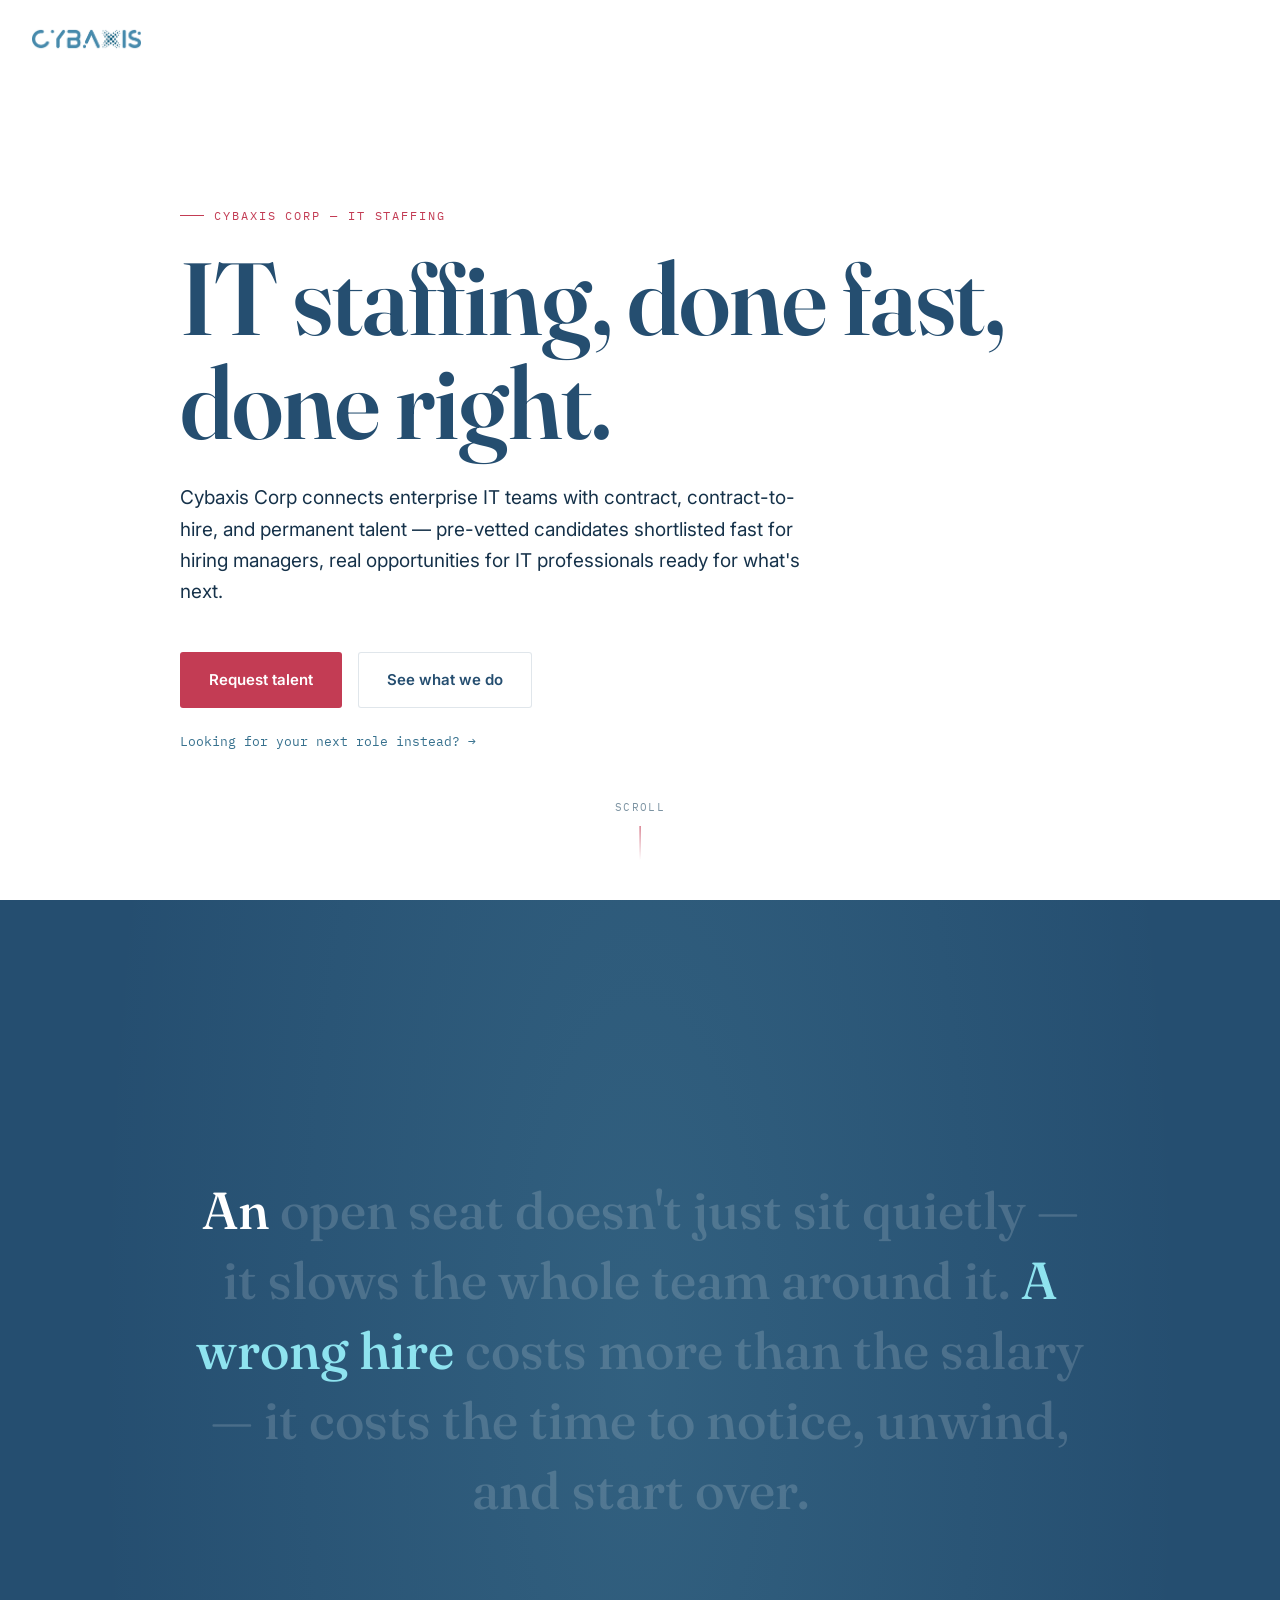
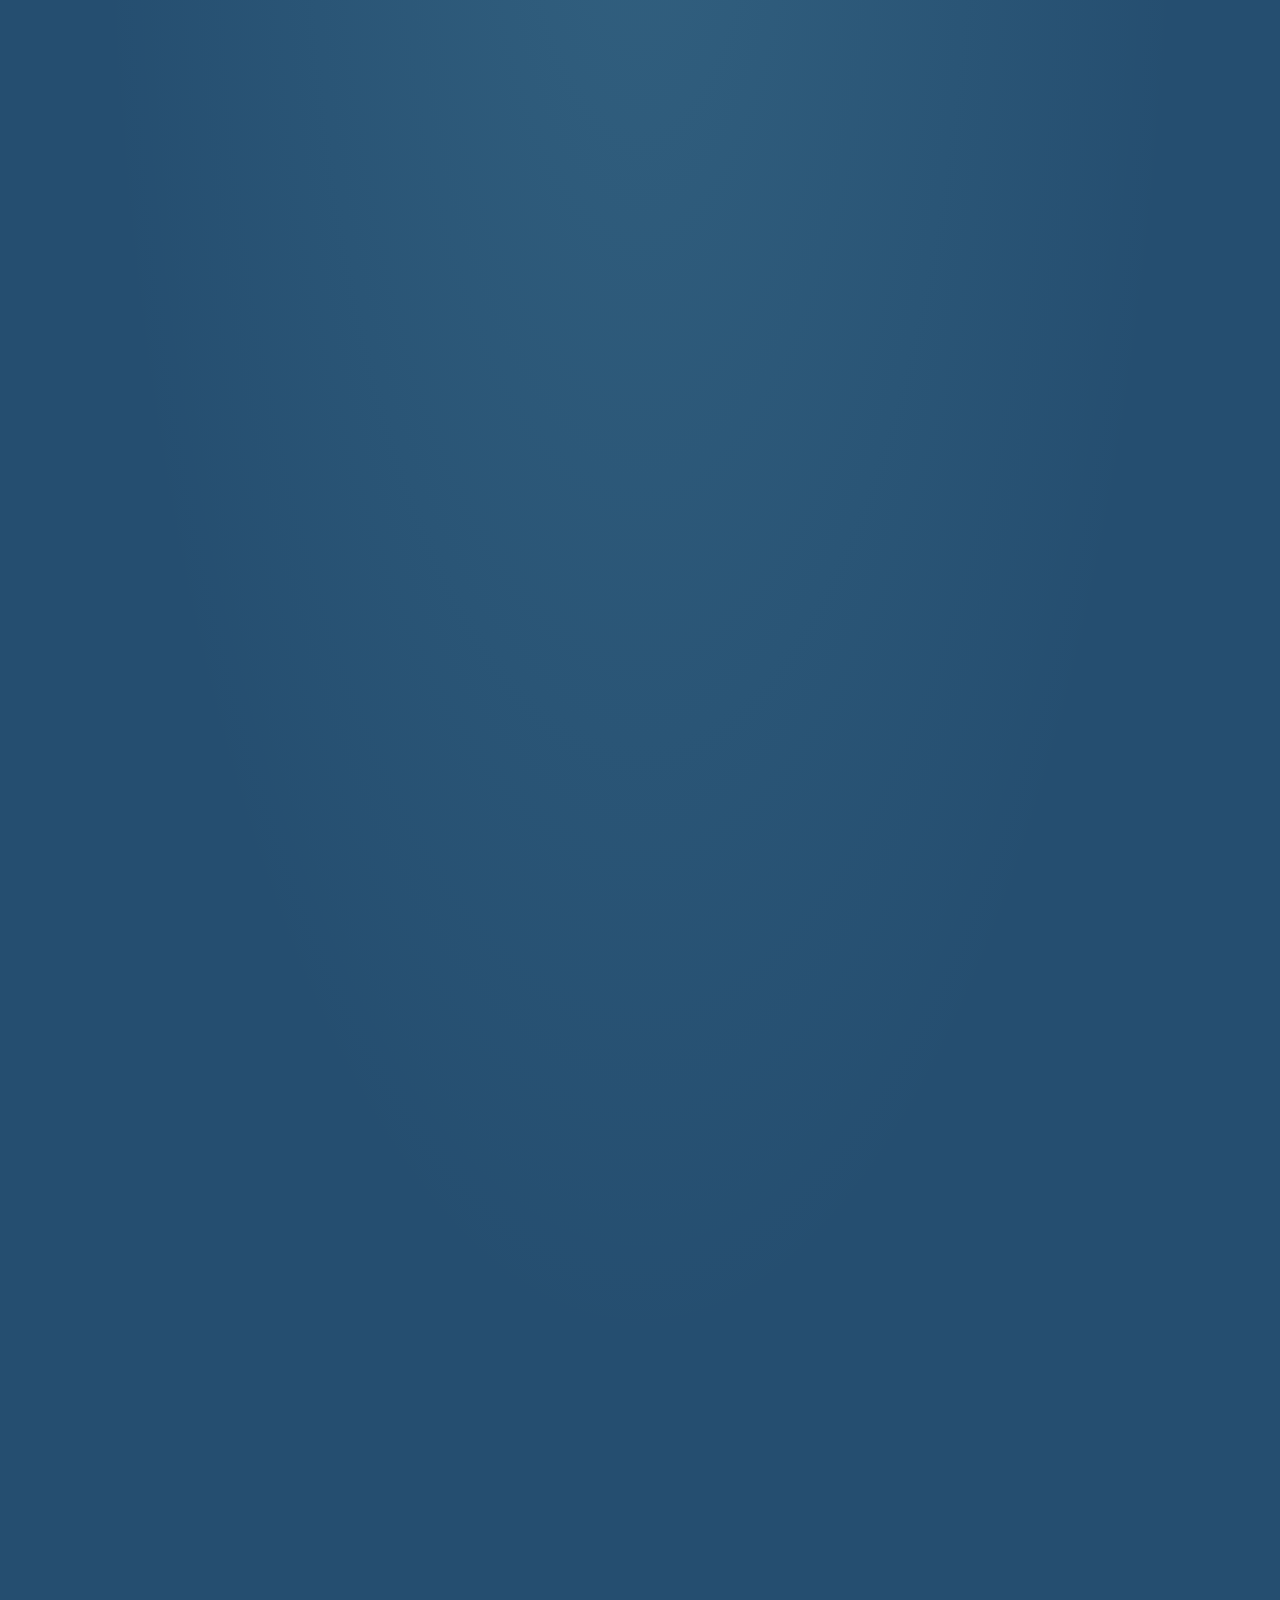
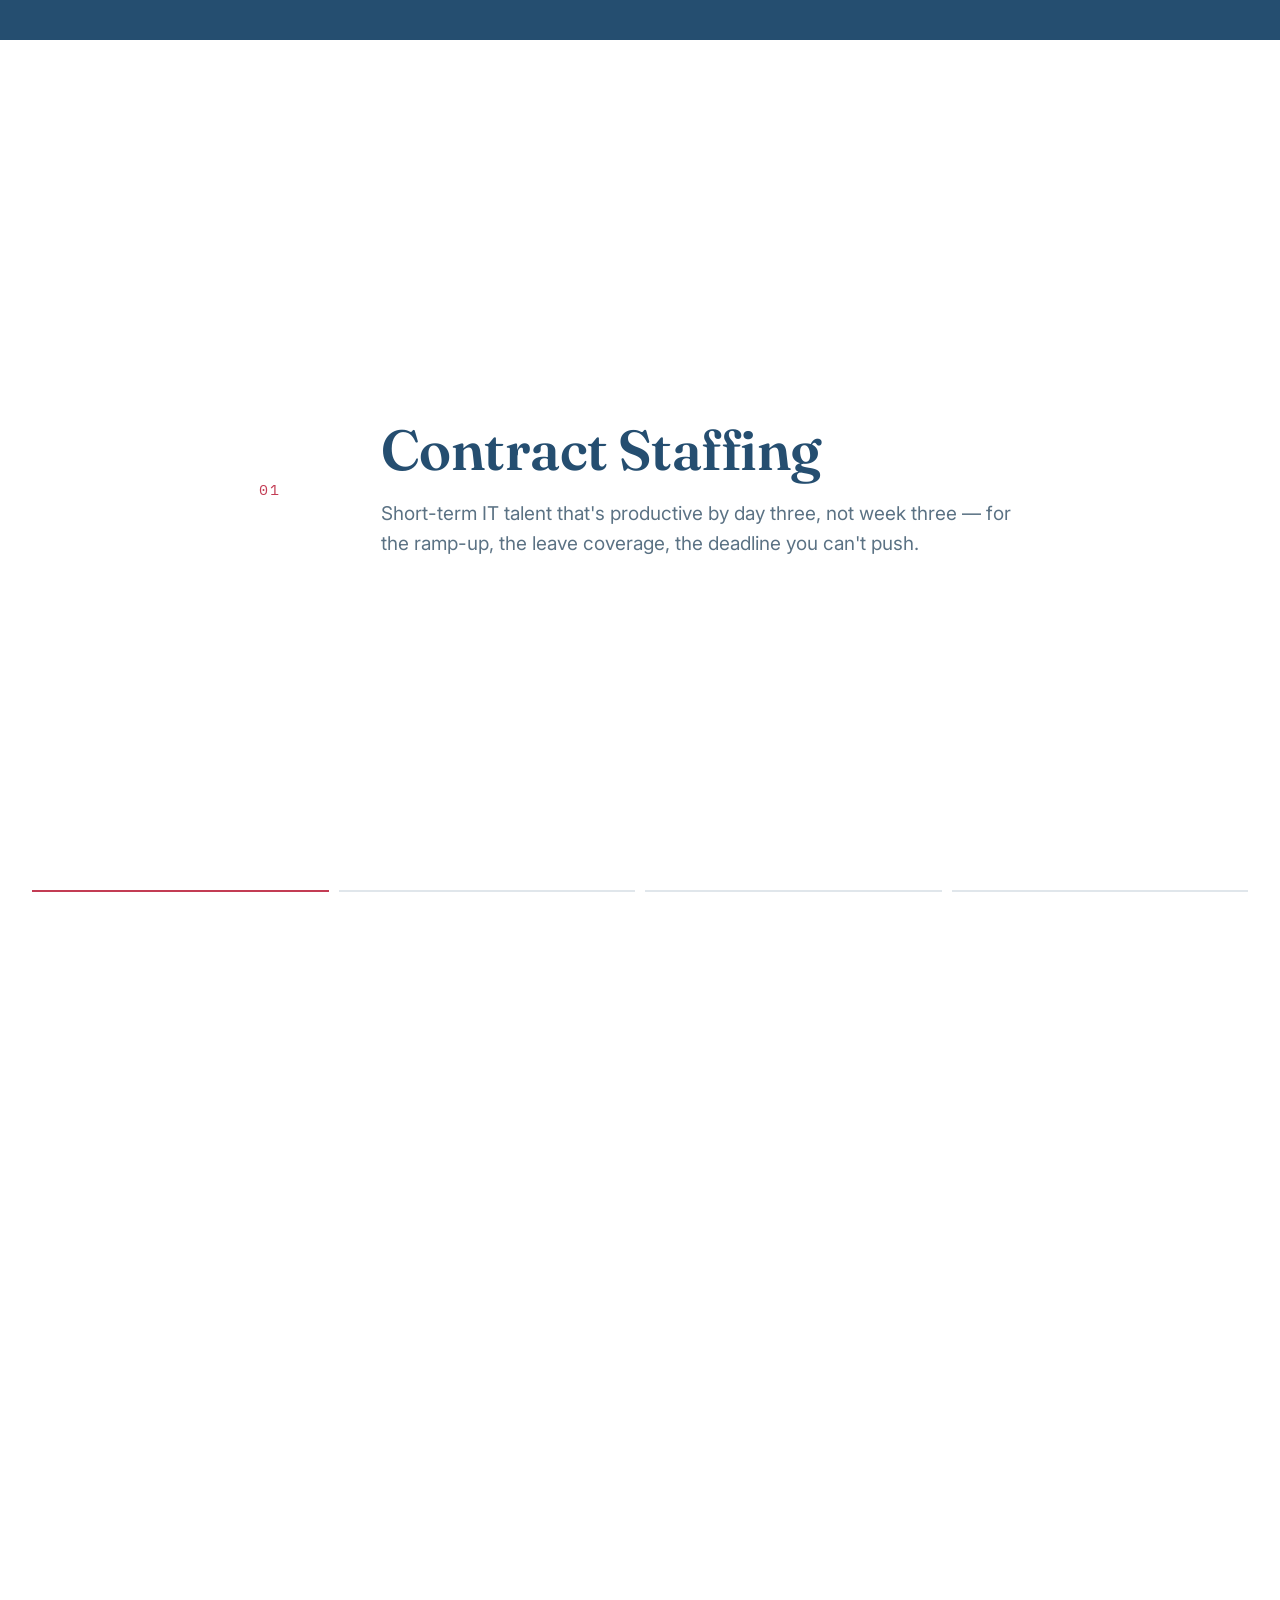
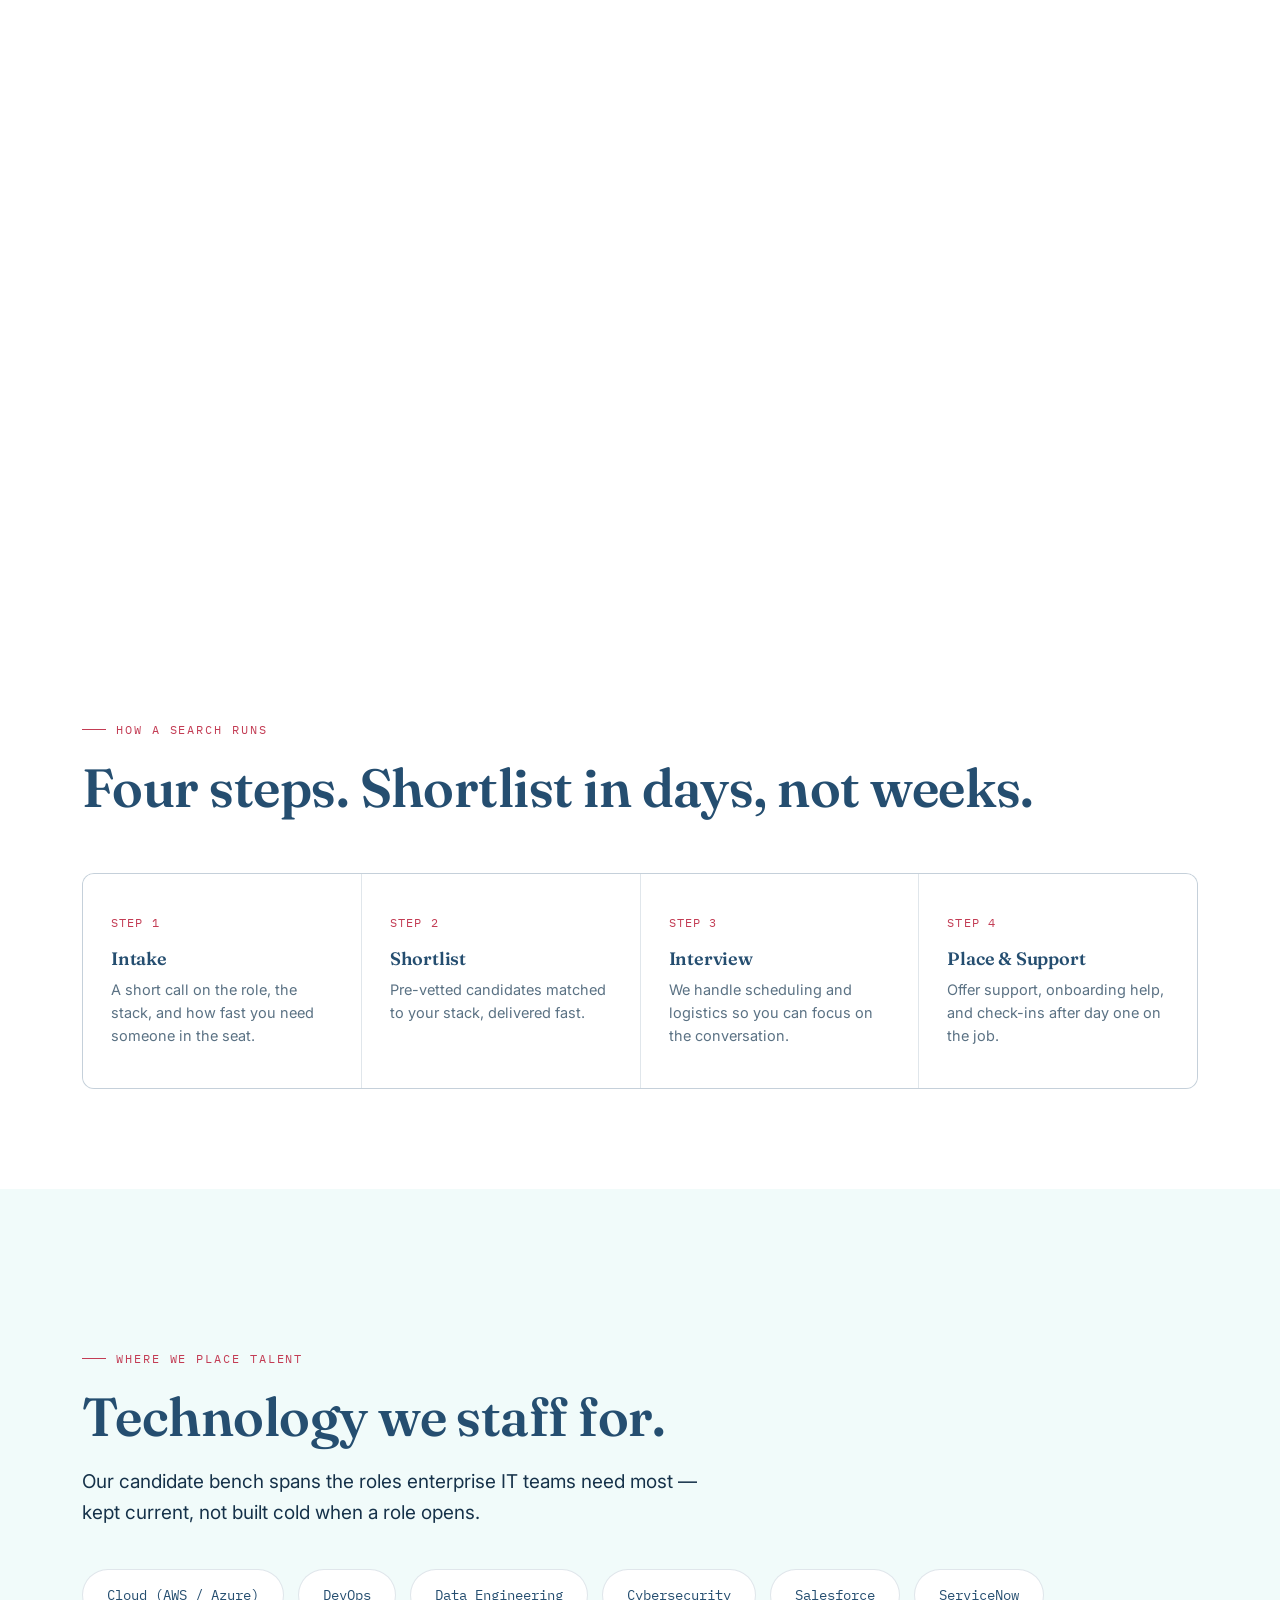
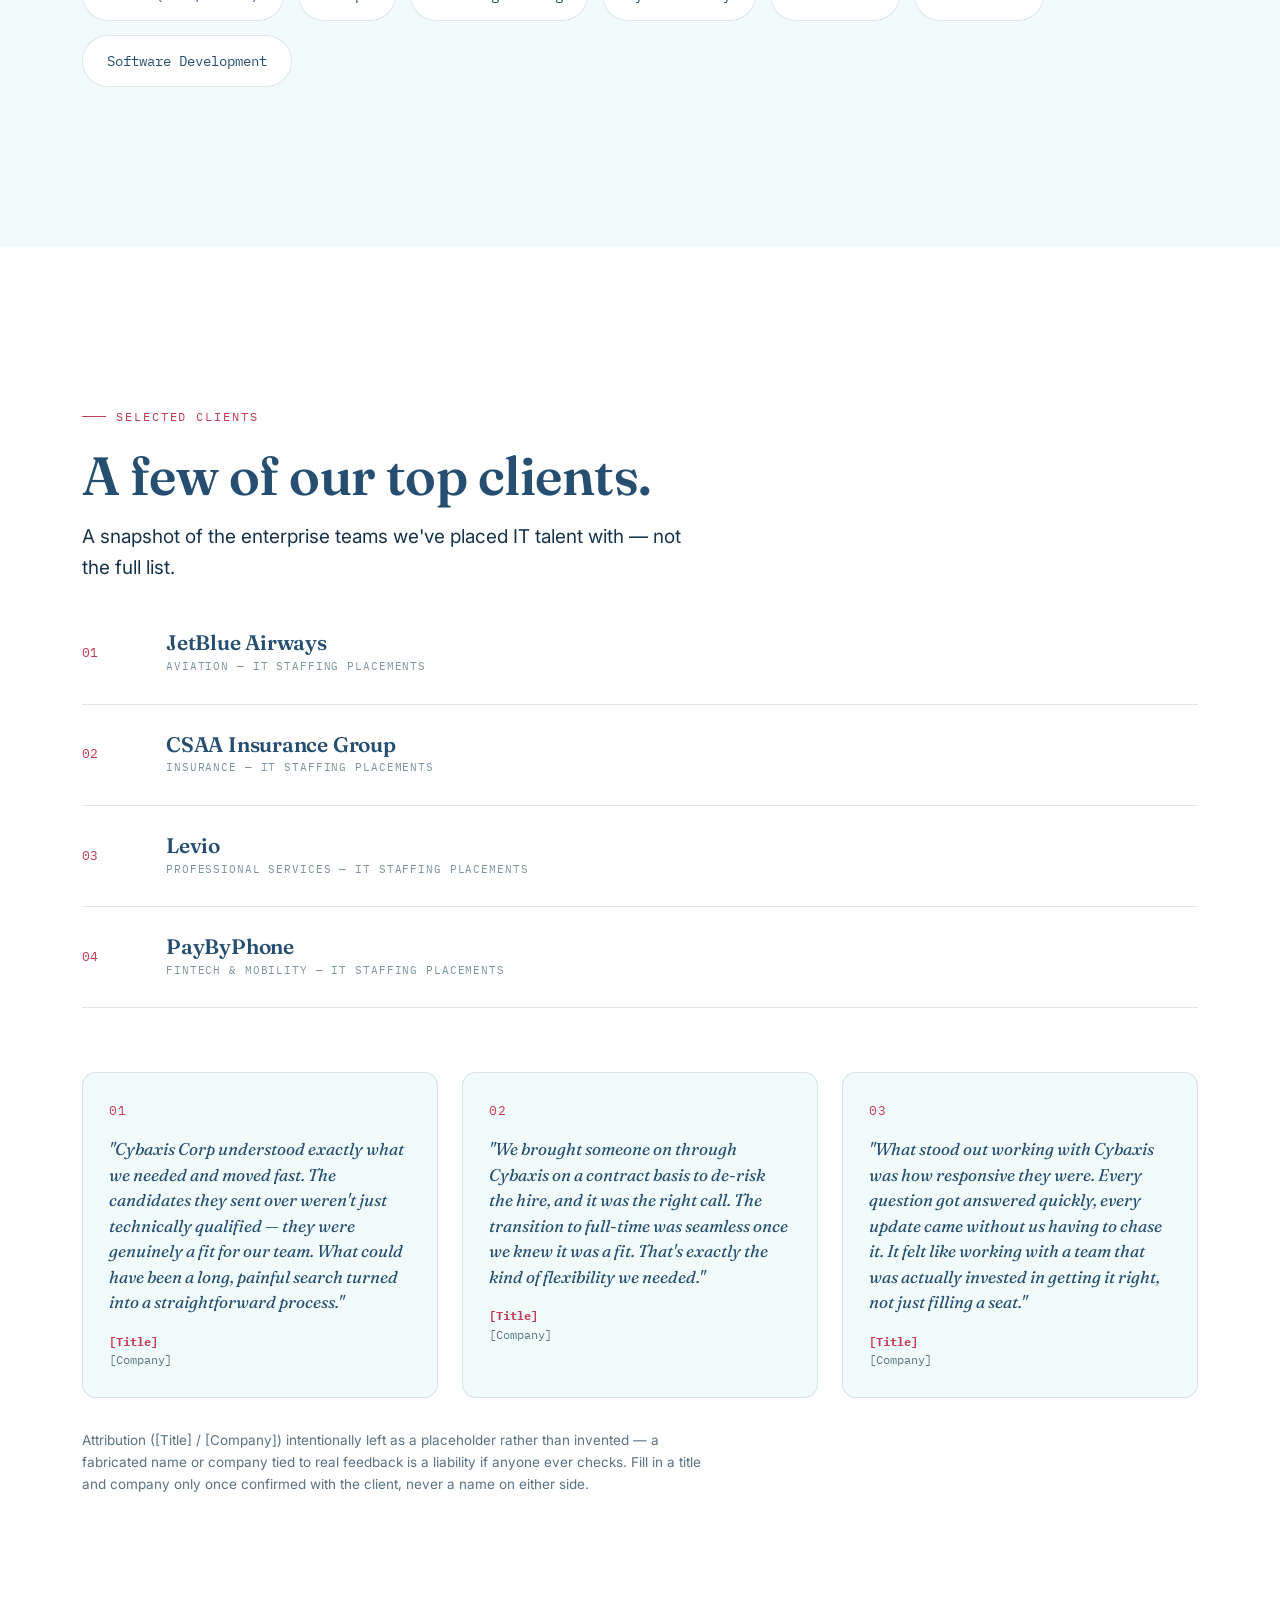
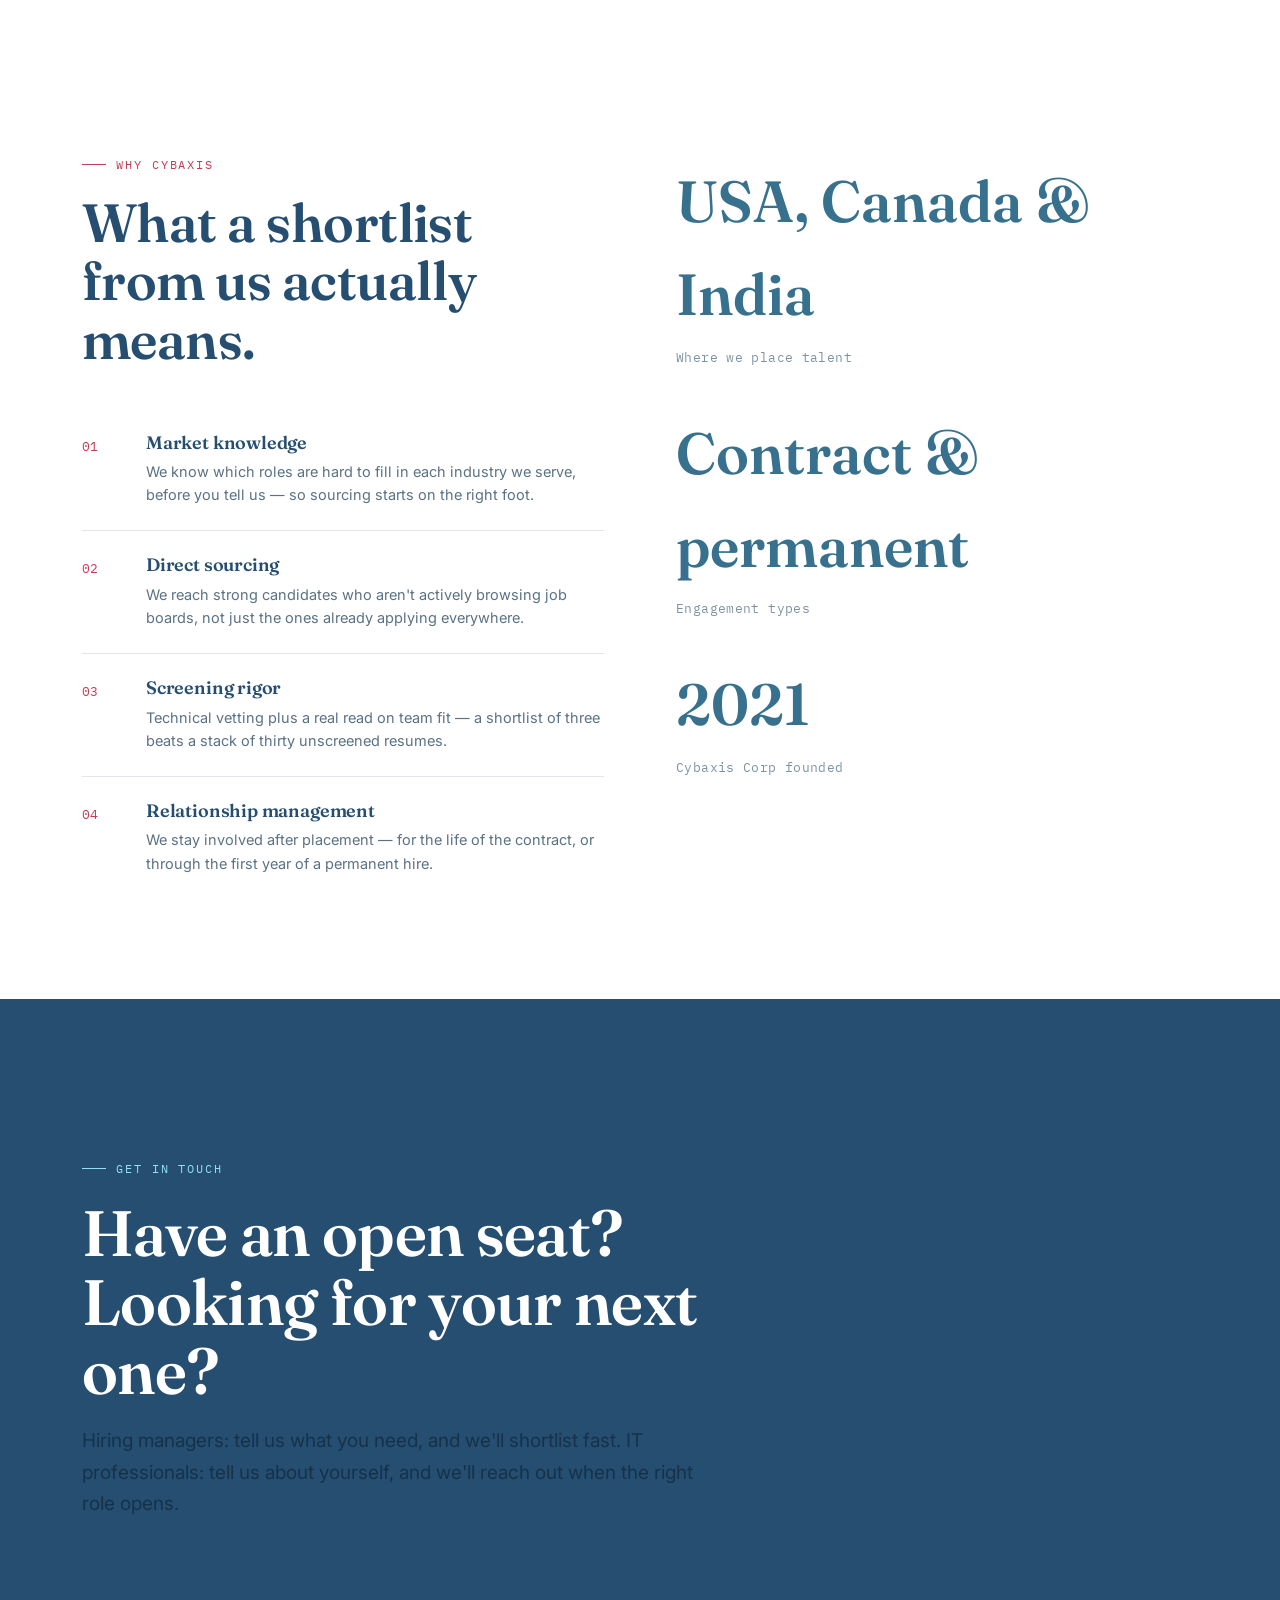
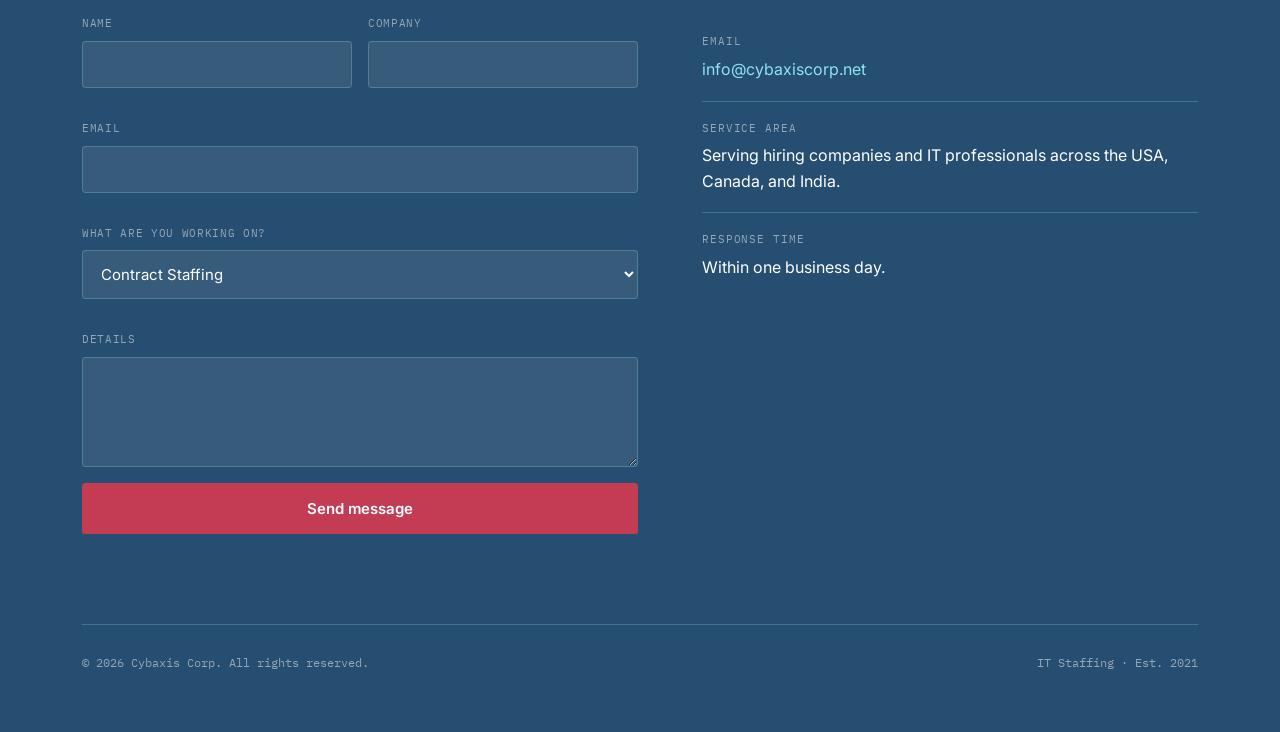
==== index.html @ e612aab8 "Remove chapter rail, reframe clients, drop hard turnaround claim, add real testimonials Removes the " ====
<!DOCTYPE html>
<html lang="en">
<head>
<meta charset="UTF-8">
<meta name="viewport" content="width=device-width, initial-scale=1.0">
<title>Cybaxis Corp | IT Staffing, Done Fast, Done Right</title>
<meta name="description" content="Cybaxis Corp is an IT staffing firm placing contract, contract-to-hire, and permanent IT talent for enterprise teams. Pre-vetted candidates, shortlisted in days. Founded 2021.">
<link rel="icon" type="image/png" href="assets/favicon-32.png">
<link rel="icon" type="image/x-icon" href="assets/favicon.ico">
<link rel="apple-touch-icon" href="assets/apple-touch-icon.png">
<link rel="stylesheet" href="styles.css">
</head>
<body>

<a href="#hero" class="fixed-logo">
  <img src="assets/logo-color-web.png" alt="Cybaxis Corp" class="logo-color">
  <img src="assets/logo-white-web.png" alt="Cybaxis Corp" class="logo-white">
</a>

<main>

  <!-- 01 HERO -->
  <section id="hero" class="scene scene-hero">
    <div class="wrap">
      <div class="eyebrow">Cybaxis Corp — IT Staffing</div>
      <h1>IT staffing, done fast, done right.</h1>
      <p class="lede">Cybaxis Corp connects enterprise IT teams with contract, contract-to-hire, and permanent talent — pre-vetted candidates shortlisted fast for hiring managers, real opportunities for IT professionals ready for what's next.</p>
      <div class="hero-ctas">
        <a href="#close" class="btn btn-primary">Request talent</a>
        <a href="#deliver" class="btn btn-ghost">See what we do</a>
      </div>
      <a href="#close" class="hero-candidate-link">Looking for your next role instead? &rarr;</a>
    </div>
    <div class="scroll-cue"><span>Scroll</span><span class="stem"></span></div>
  </section>

  <!-- 02 THE PROBLEM (pinned scrub text) -->
  <section id="problem" class="scene-problem">
    <div class="scrub-sticky">
      <p class="scrub-text">
        <span>An</span> <span>open</span> <span>seat</span> <span>doesn't</span> <span>just</span> <span>sit</span> <span>quietly</span> <span>—</span>
        <span>it</span> <span>slows</span> <span>the</span> <span>whole</span> <span>team</span> <span>around</span> <span>it.</span>
        <span class="gold">A</span> <span class="gold">wrong</span> <span class="gold">hire</span> <span>costs</span> <span>more</span> <span>than</span> <span>the</span> <span>salary</span> <span>—</span>
        <span>it</span> <span>costs</span> <span>the</span> <span>time</span> <span>to</span> <span>notice,</span> <span>unwind,</span> <span>and</span> <span>start</span> <span>over.</span>
      </p>
    </div>
  </section>

  <!-- 03 WHAT WE DELIVER (pinned cross-fade) -->
  <section id="deliver" class="scene-deliver">
    <div class="deliver-sticky">
      <div class="deliver-panel active">
        <div class="wrap">
          <div class="deliver-idx">01</div>
          <div>
            <h3>Contract Staffing</h3>
            <p>Short-term IT talent that's productive by day three, not week three — for the ramp-up, the leave coverage, the deadline you can't push.</p>
          </div>
        </div>
      </div>
      <div class="deliver-panel">
        <div class="wrap">
          <div class="deliver-idx">02</div>
          <div>
            <h3>Contract-to-Hire</h3>
            <p>Try the fit on the job, then convert to permanent when it's right for both sides — without starting the search over from zero.</p>
          </div>
        </div>
      </div>
      <div class="deliver-panel">
        <div class="wrap">
          <div class="deliver-idx">03</div>
          <div>
            <h3>Direct Placement</h3>
            <p>Permanent hires for roles that aren't going anywhere — vetted like it, sourced like it, closed like it matters.</p>
          </div>
        </div>
      </div>
      <div class="deliver-panel">
        <div class="wrap">
          <div class="deliver-idx">04</div>
          <div>
            <h3>Executive &amp; Niche Search</h3>
            <p>Leadership and hard-to-fill specialist roles, found through direct outreach — not a job board post and a wait.</p>
          </div>
        </div>
      </div>
      <div class="deliver-progress">
        <div class="bar active"></div>
        <div class="bar"></div>
        <div class="bar"></div>
        <div class="bar"></div>
      </div>
    </div>
  </section>

  <!-- 04 HOW WE WORK -->
  <section id="how-we-work" class="scene tight">
    <div class="wrap">
      <div class="eyebrow reveal">How a search runs</div>
      <h2 class="reveal" style="margin-bottom:56px;">Four steps. Shortlist in days, not weeks.</h2>
      <div class="process-grid">
        <div class="process-step">
          <div class="phase">Step 1</div>
          <h4>Intake</h4>
          <p>A short call on the role, the stack, and how fast you need someone in the seat.</p>
        </div>
        <div class="process-step">
          <div class="phase">Step 2</div>
          <h4>Shortlist</h4>
          <p>Pre-vetted candidates matched to your stack, delivered fast.</p>
        </div>
        <div class="process-step">
          <div class="phase">Step 3</div>
          <h4>Interview</h4>
          <p>We handle scheduling and logistics so you can focus on the conversation.</p>
        </div>
        <div class="process-step">
          <div class="phase">Step 4</div>
          <h4>Place &amp; Support</h4>
          <p>Offer support, onboarding help, and check-ins after day one on the job.</p>
        </div>
      </div>
    </div>
  </section>

  <!-- 05 TECHNOLOGY WE STAFF -->
  <section id="technology" class="scene alt">
    <div class="wrap">
      <div class="eyebrow reveal">Where we place talent</div>
      <h2 class="reveal">Technology we staff for.</h2>
      <p class="lede reveal" style="margin-top:20px;">Our candidate bench spans the roles enterprise IT teams need most — kept current, not built cold when a role opens.</p>
      <div class="pill-grid">
        <div class="pill">Cloud (AWS / Azure)</div>
        <div class="pill">DevOps</div>
        <div class="pill">Data Engineering</div>
        <div class="pill">Cybersecurity</div>
        <div class="pill">Salesforce</div>
        <div class="pill">ServiceNow</div>
        <div class="pill">Software Development</div>
      </div>
    </div>
  </section>

  <!-- 06 INDUSTRIES / CLIENTS -->
  <section id="industries" class="scene">
    <div class="wrap">
      <div class="eyebrow reveal">Selected clients</div>
      <h2 class="reveal">A few of our top clients.</h2>
      <p class="lede reveal" style="margin-top:16px;">A snapshot of the enterprise teams we've placed IT talent with — not the full list.</p>
      <div class="industry-list">
        <div class="industry-row">
          <div class="n">01</div>
          <div>
            <h4>JetBlue Airways</h4>
            <div class="sector">Aviation — IT staffing placements</div>
          </div>
        </div>
        <div class="industry-row">
          <div class="n">02</div>
          <div>
            <h4>CSAA Insurance Group</h4>
            <div class="sector">Insurance — IT staffing placements</div>
          </div>
        </div>
        <div class="industry-row">
          <div class="n">03</div>
          <div>
            <h4>Levio</h4>
            <div class="sector">Professional Services — IT staffing placements</div>
          </div>
        </div>
        <div class="industry-row">
          <div class="n">04</div>
          <div>
            <h4>PayByPhone</h4>
            <div class="sector">Fintech &amp; Mobility — IT staffing placements</div>
          </div>
        </div>
      </div>

      <div class="testimonial-grid">
        <div class="glass-card reveal">
          <div class="testimonial-n">01</div>
          <blockquote>"Cybaxis Corp understood exactly what we needed and moved fast. The candidates they sent over weren't just technically qualified — they were genuinely a fit for our team. What could have been a long, painful search turned into a straightforward process."</blockquote>
          <div class="attr"><strong>[Title]</strong><br>[Company]</div>
        </div>
        <div class="glass-card reveal">
          <div class="testimonial-n">02</div>
          <blockquote>"We brought someone on through Cybaxis on a contract basis to de-risk the hire, and it was the right call. The transition to full-time was seamless once we knew it was a fit. That's exactly the kind of flexibility we needed."</blockquote>
          <div class="attr"><strong>[Title]</strong><br>[Company]</div>
        </div>
        <div class="glass-card reveal">
          <div class="testimonial-n">03</div>
          <blockquote>"What stood out working with Cybaxis was how responsive they were. Every question got answered quickly, every update came without us having to chase it. It felt like working with a team that was actually invested in getting it right, not just filling a seat."</blockquote>
          <div class="attr"><strong>[Title]</strong><br>[Company]</div>
        </div>
      </div>
      <p class="reveal" style="max-width:640px; margin-top:32px; font-size:13.5px;">Attribution ([Title] / [Company]) intentionally left as a placeholder rather than invented — a fabricated name or company tied to real feedback is a liability if anyone ever checks. Fill in a title and company only once confirmed with the client, never a name on either side.</p>
    </div>
  </section>

  <!-- 07 WHY CYBAXIS + NUMBERS -->
  <section id="why-numbers" class="scene tight">
    <div class="wrap why-grid">
      <div>
        <div class="eyebrow reveal">Why Cybaxis</div>
        <h2 class="reveal" style="margin-bottom:40px;">What a shortlist from us actually means.</h2>
        <div class="why-list reveal">
          <div class="why-item">
            <div class="n">01</div>
            <div>
              <h4>Market knowledge</h4>
              <p>We know which roles are hard to fill in each industry we serve, before you tell us — so sourcing starts on the right foot.</p>
            </div>
          </div>
          <div class="why-item">
            <div class="n">02</div>
            <div>
              <h4>Direct sourcing</h4>
              <p>We reach strong candidates who aren't actively browsing job boards, not just the ones already applying everywhere.</p>
            </div>
          </div>
          <div class="why-item">
            <div class="n">03</div>
            <div>
              <h4>Screening rigor</h4>
              <p>Technical vetting plus a real read on team fit — a shortlist of three beats a stack of thirty unscreened resumes.</p>
            </div>
          </div>
          <div class="why-item">
            <div class="n">04</div>
            <div>
              <h4>Relationship management</h4>
              <p>We stay involved after placement — for the life of the contract, or through the first year of a permanent hire.</p>
            </div>
          </div>
        </div>
      </div>

      <div class="stat-stack">
        <div class="stat-block reveal">
          <div class="num">USA, Canada &amp; India</div>
          <div class="lbl">Where we place talent</div>
        </div>
        <div class="stat-block reveal">
          <div class="num">Contract &amp; permanent</div>
          <div class="lbl">Engagement types</div>
        </div>
        <div class="stat-block reveal">
          <div class="num"><span data-countup="2021">0</span></div>
          <div class="lbl">Cybaxis Corp founded</div>
        </div>
      </div>
    </div>
  </section>

  <!-- 08 CLOSE (footer scene) -->
  <section id="close" class="scene scene-close">
    <div class="wrap">
      <div class="close-cta">
        <div class="eyebrow reveal">Get in touch</div>
        <h2 class="reveal">Have an open seat?<br>Looking for your next one?</h2>
        <p class="lede reveal">Hiring managers: tell us what you need, and we'll shortlist fast. IT professionals: tell us about yourself, and we'll reach out when the right role opens.</p>
      </div>

      <div class="close-grid">
        <div>
          <form id="contact-form" action="https://formspree.io/f/mgojjaer" method="POST">
            <div class="form-msg" data-form-msg></div>
            <input type="hidden" name="_subject" value="New inquiry — Cybaxis Corp contact form">
            <div class="formgrid">
              <div class="field">
                <label for="name">Name</label>
                <input type="text" id="name" name="name" required>
              </div>
              <div class="field">
                <label for="company">Company</label>
                <input type="text" id="company" name="company">
              </div>
              <div class="field full">
                <label for="email">Email</label>
                <input type="email" id="email" name="email" required>
              </div>
              <div class="field full">
                <label for="topic">What are you working on?</label>
                <select id="topic" name="topic">
                  <option>Contract Staffing</option>
                  <option>Contract-to-Hire</option>
                  <option>Direct Placement</option>
                  <option>Executive Search</option>
                  <option>I'm a candidate</option>
                </select>
              </div>
              <div class="field full">
                <label for="message">Details</label>
                <textarea id="message" name="message" required></textarea>
              </div>
            </div>
            <button type="submit" class="btn btn-primary" style="width:100%; justify-content:center;">Send message</button>
          </form>
        </div>

        <div class="close-contact">
          <div class="row">
            <div class="k">Email</div>
            <div class="v"><a href="mailto:info@cybaxiscorp.net">info@cybaxiscorp.net</a></div>
          </div>
          <div class="row">
            <div class="k">Service area</div>
            <div class="v">Serving hiring companies and IT professionals across the USA, Canada, and India.</div>
          </div>
          <div class="row">
            <div class="k">Response time</div>
            <div class="v">Within one business day.</div>
          </div>
        </div>
      </div>

      <div class="close-bottom">
        <span>&copy; 2026 Cybaxis Corp. All rights reserved.</span>
        <span>IT Staffing &middot; Est. 2021</span>
      </div>
    </div>
  </section>

</main>

<script src="script.js"></script>
</body>
</html>
---- styles.css ----
/* ===========================================================
   CYBAXIS CORP — single-page scrollytelling design system
   Light-first palette + glass. Fraunces display / Inter body
   / IBM Plex Mono labels. Signature motifs: dot-matrix parallax
   field and a persistent floating glass placement card.
=========================================================== */

@import url('https://fonts.googleapis.com/css2?family=Fraunces:ital,opsz,wght@0,9..144,400;0,9..144,500;0,9..144,600;0,9..144,700;1,9..144,500&family=Inter:wght@400;500;600;700&family=IBM+Plex+Mono:wght@400;500&display=swap');

:root {
  --crimson: #C33C54;
  --navy: #254E70;
  --teal: #37718E;
  --cyan: #8EE3EF;
  --mint: #AEF3E7;

  --paper: #FFFFFF;
  --paper-tint: #F1FBFA;
  --ink-text: #16324A;
  --grey: #5B7284;
  --grey-soft: #7C93A2;

  --glass-fill: rgba(255, 255, 255, 0.5);
  --glass-fill-dark: rgba(255, 255, 255, 0.08);
  --glass-border: rgba(37, 78, 112, 0.14);
  --glass-border-dark: rgba(174, 243, 231, 0.22);
  --max: 1180px;

  --serif: 'Fraunces', Georgia, serif;
  --sans: 'Inter', -apple-system, BlinkMacSystemFont, sans-serif;
  --mono: 'IBM Plex Mono', 'SF Mono', monospace;
}

* { box-sizing: border-box; margin: 0; padding: 0; }

html { scroll-behavior: smooth; }

body {
  font-family: var(--sans);
  color: var(--ink-text);
  background: var(--paper);
  line-height: 1.6;
  -webkit-font-smoothing: antialiased;
  overflow-x: hidden;
}

img { max-width: 100%; display: block; }
a { color: inherit; text-decoration: none; }

.wrap {
  max-width: var(--max);
  margin: 0 auto;
  padding: 0 32px;
}

h1, h2, h3, h4 {
  font-family: var(--serif);
  font-weight: 600;
  line-height: 1.08;
  color: var(--navy);
  letter-spacing: -0.01em;
}

h2 { font-size: clamp(32px, 4.2vw, 54px); }
h3 { font-size: clamp(22px, 2.4vw, 28px); }
h4 { font-size: 18px; font-weight: 600; }

p { color: var(--grey); font-size: 16px; }

.eyebrow {
  font-family: var(--mono);
  font-size: 12px;
  letter-spacing: 0.16em;
  text-transform: uppercase;
  color: var(--crimson);
  display: flex;
  align-items: center;
  gap: 10px;
  margin-bottom: 20px;
}
.eyebrow::before { content: ""; width: 24px; height: 1px; background: var(--crimson); }

/* ---------- Buttons ---------- */
.btn {
  display: inline-flex;
  align-items: center;
  gap: 10px;
  font-family: var(--sans);
  font-weight: 600;
  font-size: 15px;
  padding: 15px 28px;
  border-radius: 3px;
  border: 1px solid transparent;
  cursor: pointer;
  transition: all 0.2s ease;
}
.btn-primary { background: var(--crimson); color: #fff; }
.btn-primary:hover { transform: translateY(-2px); box-shadow: 0 12px 24px -10px rgba(195, 60, 84, 0.45); }
.btn-ghost { border-color: var(--glass-border); color: var(--navy); background: var(--glass-fill); backdrop-filter: blur(6px); }
.btn-ghost:hover { border-color: var(--teal); color: var(--teal); }

.scene-close .btn-ghost, .scene.dark .btn-ghost {
  border-color: var(--glass-border-dark);
  color: var(--paper);
  background: var(--glass-fill-dark);
}
.scene-close .btn-ghost:hover, .scene.dark .btn-ghost:hover { border-color: var(--cyan); color: var(--cyan); }

/* ---------- Fixed chrome: logo + chapter rail ---------- */
.fixed-logo {
  position: fixed;
  top: 28px;
  left: 32px;
  z-index: 200;
  height: 22px;
  width: 110px;
  opacity: 0.95;
}
.fixed-logo img {
  position: absolute;
  top: 0;
  left: 0;
  height: 100%;
  width: auto;
  transition: opacity 0.3s ease;
}
.fixed-logo .logo-color { opacity: 1; }
.fixed-logo .logo-white { opacity: 0; }
.fixed-logo.on-dark .logo-color { opacity: 0; }
.fixed-logo.on-dark .logo-white { opacity: 1; }

@media (max-width: 780px) {
  .fixed-logo { top: 20px; left: 20px; height: 18px; }
}

/* ---------- Scene rhythm ---------- */
.scene {
  position: relative;
  z-index: 2;
  padding: 160px 0;
}
.scene.tight { padding: 100px 0; }
.scene.alt { background: var(--paper-tint); }
.scene.dark {
  background: var(--navy);
  color: rgba(255, 255, 255, 0.82);
}
.scene.dark h2, .scene.dark h3, .scene.dark h4 { color: #fff; }
.scene.dark p { color: rgba(255, 255, 255, 0.68); }
.scene.dark .eyebrow { color: var(--cyan); }
.scene.dark .eyebrow::before { background: var(--cyan); }

.lede { font-size: 19px; color: var(--ink-text); max-width: 620px; line-height: 1.65; }
.scene.dark .lede { color: rgba(255, 255, 255, 0.78); }

/* ---------- 01 Hero ---------- */
.scene-hero {
  min-height: 100vh;
  display: flex;
  align-items: center;
  padding: 140px 0 80px;
}
.scene-hero h1 {
  font-size: clamp(48px, 8vw, 104px);
  line-height: 1.02;
  margin-bottom: 28px;
  max-width: 920px;
}
.scene-hero .lede { margin-bottom: 44px; }
.hero-ctas { display: flex; gap: 16px; flex-wrap: wrap; }

.hero-candidate-link {
  display: inline-flex;
  margin-top: 24px;
  font-family: var(--mono);
  font-size: 13px;
  color: var(--teal);
  border-bottom: 1px solid transparent;
  transition: border-color 0.2s ease, color 0.2s ease;
}
.hero-candidate-link:hover { color: var(--crimson); border-color: var(--crimson); }

.scroll-cue {
  position: absolute;
  bottom: 40px;
  left: 50%;
  transform: translateX(-50%);
  display: flex;
  flex-direction: column;
  align-items: center;
  gap: 10px;
  font-family: var(--mono);
  font-size: 10.5px;
  letter-spacing: 0.14em;
  text-transform: uppercase;
  color: var(--grey-soft);
}
.scroll-cue .stem {
  width: 1px;
  height: 34px;
  background: linear-gradient(var(--crimson), transparent);
  animation: cue-pulse 1.8s ease-in-out infinite;
}
@keyframes cue-pulse { 0%, 100% { opacity: 0.3; } 50% { opacity: 1; } }

/* ---------- 02 The Problem (pinned scrub text) — the one dark contrast scene ---------- */
.scene-problem {
  height: 260vh;
  position: relative;
  background: radial-gradient(ellipse at 50% 20%, rgba(142, 227, 239, 0.12), transparent 60%), var(--navy);
}
.scrub-sticky {
  position: sticky;
  top: 0;
  height: 100vh;
  display: flex;
  align-items: center;
  justify-content: center;
  padding: 0 32px;
}
.scrub-text {
  max-width: 900px;
  font-family: var(--serif);
  font-size: clamp(28px, 4.6vw, 52px);
  line-height: 1.35;
  font-weight: 500;
  text-align: center;
}
.scrub-text span {
  color: rgba(255, 255, 255, 0.16);
  transition: color 0.4s ease;
}
.scrub-text span.lit { color: #fff; }
.scrub-text span.gold { color: var(--cyan); }

/* ---------- 03 What We Deliver (pinned cross-fade) ---------- */
.scene-deliver {
  height: 420vh;
  position: relative;
  background: var(--paper);
}
.deliver-sticky {
  position: sticky;
  top: 0;
  height: 100vh;
  display: flex;
  align-items: center;
  overflow: hidden;
}
.deliver-panel {
  position: absolute;
  inset: 0;
  display: flex;
  align-items: center;
  opacity: 0;
  transform: translateY(10px);
  transition: opacity 0.22s ease, transform 0.22s ease;
  pointer-events: none;
  transition-delay: 0s;
}
.deliver-panel.active {
  opacity: 1;
  transform: translateY(0);
  pointer-events: auto;
  transition-delay: 0.12s;
}
.deliver-panel .wrap { display: grid; grid-template-columns: 90px 1fr; gap: 32px; align-items: center; }
.deliver-idx { font-family: var(--mono); font-size: 15px; color: var(--crimson); letter-spacing: 0.1em; }
.deliver-panel h3 { font-size: clamp(30px, 4.4vw, 58px); margin-bottom: 18px; }
.deliver-panel p { font-size: 19px; max-width: 640px; color: var(--grey); }
.deliver-progress {
  position: absolute;
  bottom: 48px;
  left: 32px;
  right: 32px;
  display: flex;
  gap: 10px;
}
.deliver-progress .bar { flex: 1; height: 2px; background: var(--glass-border); position: relative; overflow: hidden; }
.deliver-progress .bar::after {
  content: "";
  position: absolute; inset: 0;
  background: var(--crimson);
  transform: scaleX(0);
  transform-origin: left;
  transition: transform 0.4s ease;
}
.deliver-progress .bar.active::after { transform: scaleX(1); }

@media (max-width: 780px) {
  .deliver-panel .wrap { grid-template-columns: 1fr; gap: 12px; }
}

/* ---------- 04 How We Work ---------- */
.process-grid {
  display: grid;
  grid-template-columns: repeat(4, 1fr);
  gap: 1px;
  background: var(--glass-border);
  border: 1px solid var(--glass-border);
  border-radius: 12px;
  overflow: hidden;
}
.process-step { background: var(--paper); padding: 40px 28px; }
.process-step .phase { font-family: var(--mono); font-size: 11.5px; color: var(--crimson); letter-spacing: 0.1em; text-transform: uppercase; margin-bottom: 16px; }
.process-step h4 { margin-bottom: 10px; color: var(--navy); }
.process-step p { font-size: 14.5px; }

@media (max-width: 900px) { .process-grid { grid-template-columns: 1fr 1fr; } }
@media (max-width: 560px) { .process-grid { grid-template-columns: 1fr; } }

/* ---------- 05 Technology pills ---------- */
.pill-grid {
  display: flex;
  flex-wrap: wrap;
  gap: 14px;
  margin-top: 40px;
}
.pill {
  font-family: var(--mono);
  font-size: 14px;
  padding: 14px 24px;
  border-radius: 999px;
  border: 1px solid var(--glass-border);
  background: var(--paper);
  color: var(--navy);
  opacity: 0;
  transform: translateY(14px);
  transition: opacity 0.5s ease, transform 0.5s ease, border-color 0.2s ease, background 0.2s ease;
}
.pill.in-view { opacity: 1; transform: translateY(0); }
.pill:hover { border-color: var(--teal); background: var(--mint); }

/* ---------- 06 Industries ---------- */
.industry-list { display: flex; flex-direction: column; margin-top: 20px; }
.industry-row {
  display: grid;
  grid-template-columns: 60px 1fr auto;
  align-items: center;
  gap: 24px;
  padding: 28px 0;
  border-bottom: 1px solid var(--glass-border);
  opacity: 0;
  transform: translateY(18px);
  transition: opacity 0.6s ease, transform 0.6s ease;
}
.industry-row.in-view { opacity: 1; transform: translateY(0); }
.industry-row .n { font-family: var(--mono); font-size: 13px; color: var(--crimson); }
.industry-row h4 { color: var(--navy); font-size: 21px; margin-bottom: 4px; }
.industry-row .sector { font-family: var(--mono); font-size: 11px; color: var(--grey-soft); text-transform: uppercase; letter-spacing: 0.08em; }

.testimonial-grid { display: grid; grid-template-columns: repeat(3, 1fr); gap: 24px; margin-top: 64px; }
.glass-card {
  background: var(--paper-tint);
  border: 1px solid var(--glass-border);
  border-radius: 14px;
  padding: 28px 26px;
}
.testimonial-n { font-family: var(--mono); font-size: 13px; color: var(--crimson); letter-spacing: 0.06em; margin-bottom: 14px; }
.glass-card blockquote { font-family: var(--serif); font-size: 17px; font-style: italic; line-height: 1.5; color: var(--navy); margin-bottom: 18px; }
.glass-card .attr { font-family: var(--mono); font-size: 11.5px; color: var(--grey); }
.glass-card .attr strong { color: var(--crimson); }

@media (max-width: 900px) { .testimonial-grid { grid-template-columns: 1fr; } }

/* ---------- 07 Why Cybaxis + numbers ---------- */
.why-grid { display: grid; grid-template-columns: 1fr 1fr; gap: 72px; align-items: start; }
.why-list { display: flex; flex-direction: column; }
.why-item { display: grid; grid-template-columns: 44px 1fr; gap: 20px; padding: 24px 0; border-bottom: 1px solid var(--glass-border); }
.why-item:last-child { border-bottom: none; }
.why-item .n { font-family: var(--mono); font-size: 13px; color: var(--crimson); padding-top: 4px; }
.why-item h4 { color: var(--navy); margin-bottom: 8px; }
.why-item p { font-size: 14.5px; }

.stat-stack { display: flex; flex-direction: column; gap: 40px; }
.stat-block .num {
  font-family: var(--serif);
  font-size: clamp(38px, 5vw, 58px);
  font-weight: 600;
  color: var(--teal);
}
.stat-block .lbl { font-family: var(--mono); font-size: 12.5px; color: var(--grey-soft); margin-top: 6px; letter-spacing: 0.03em; }

@media (max-width: 900px) { .why-grid { grid-template-columns: 1fr; gap: 48px; } }

/* ---------- 08 Close (footer scene) ---------- */
.scene-close {
  background: var(--navy);
  color: rgba(255, 255, 255, 0.82);
  padding-bottom: 60px;
}
.scene-close h2, .scene-close h3, .scene-close h4 { color: #fff; }
.scene-close .eyebrow { color: var(--cyan); }
.scene-close .eyebrow::before { background: var(--cyan); }
.close-cta h2 { font-size: clamp(38px, 5.6vw, 64px); max-width: 760px; margin-bottom: 20px; }
.close-cta .lede { margin-bottom: 48px; }
.close-grid { display: grid; grid-template-columns: 1fr 1fr; gap: 64px; margin-top: 96px; }

.close-contact .row { padding: 18px 0; border-bottom: 1px solid var(--glass-border-dark); }
.close-contact .row:last-child { border-bottom: none; }
.close-contact .k { font-family: var(--mono); font-size: 11px; text-transform: uppercase; letter-spacing: 0.08em; color: rgba(255,255,255,0.5); margin-bottom: 6px; }
.close-contact .v { font-size: 16px; color: #fff; }
.close-contact .v a { color: var(--cyan); }

.formgrid { display: grid; grid-template-columns: 1fr 1fr; gap: 16px; }
.field { display: flex; flex-direction: column; gap: 8px; margin-bottom: 16px; }
.field.full { grid-column: 1 / -1; }
.field label { font-family: var(--mono); font-size: 11px; text-transform: uppercase; letter-spacing: 0.06em; color: rgba(255,255,255,0.5); }
.field input, .field textarea, .field select {
  font-family: var(--sans);
  font-size: 15px;
  padding: 13px 14px;
  border-radius: 4px;
  border: 1px solid var(--glass-border-dark);
  background: var(--glass-fill-dark);
  color: #fff;
}
.field select option { color: var(--navy); }
.field input:focus, .field textarea:focus, .field select:focus {
  outline: 2px solid var(--cyan);
  outline-offset: 1px;
}
.field textarea { resize: vertical; min-height: 110px; }
.field input::placeholder, .field textarea::placeholder { color: rgba(255, 255, 255, 0.35); }

.form-msg { display: none; padding: 14px 16px; border-radius: 4px; font-size: 14px; margin-bottom: 18px; }
.form-msg.visible { display: block; }
.form-msg.success { background: rgba(142, 227, 239, 0.16); color: var(--mint); border: 1px solid rgba(142, 227, 239, 0.4); }
.form-msg.error { background: rgba(195, 60, 84, 0.18); color: #ffb4c0; border: 1px solid rgba(195, 60, 84, 0.4); }

.close-bottom {
  display: flex;
  justify-content: space-between;
  margin-top: 90px;
  padding-top: 28px;
  border-top: 1px solid var(--glass-border-dark);
  font-family: var(--mono);
  font-size: 12px;
  color: rgba(255,255,255,0.5);
  flex-wrap: wrap;
  gap: 12px;
}

@media (max-width: 900px) {
  .close-grid { grid-template-columns: 1fr; gap: 48px; }
  .formgrid { grid-template-columns: 1fr; }
}

/* ---------- Generic reveal-on-scroll ---------- */
.reveal { opacity: 0; transform: translateY(24px); transition: opacity 0.7s ease, transform 0.7s ease; }
.reveal.in-view { opacity: 1; transform: translateY(0); }

@media (prefers-reduced-motion: reduce) {
  .reveal, .pill, .industry-row { transition: none; opacity: 1; transform: none; }
}

/* ---------- Responsive base ---------- */
@media (max-width: 600px) {
  .scene { padding: 100px 0; }
  .scene-hero { padding: 132px 0 72px; }
  .wrap { padding: 0 20px; }
  .hero-ctas { flex-direction: column; }
  .btn { width: 100%; justify-content: center; }
}
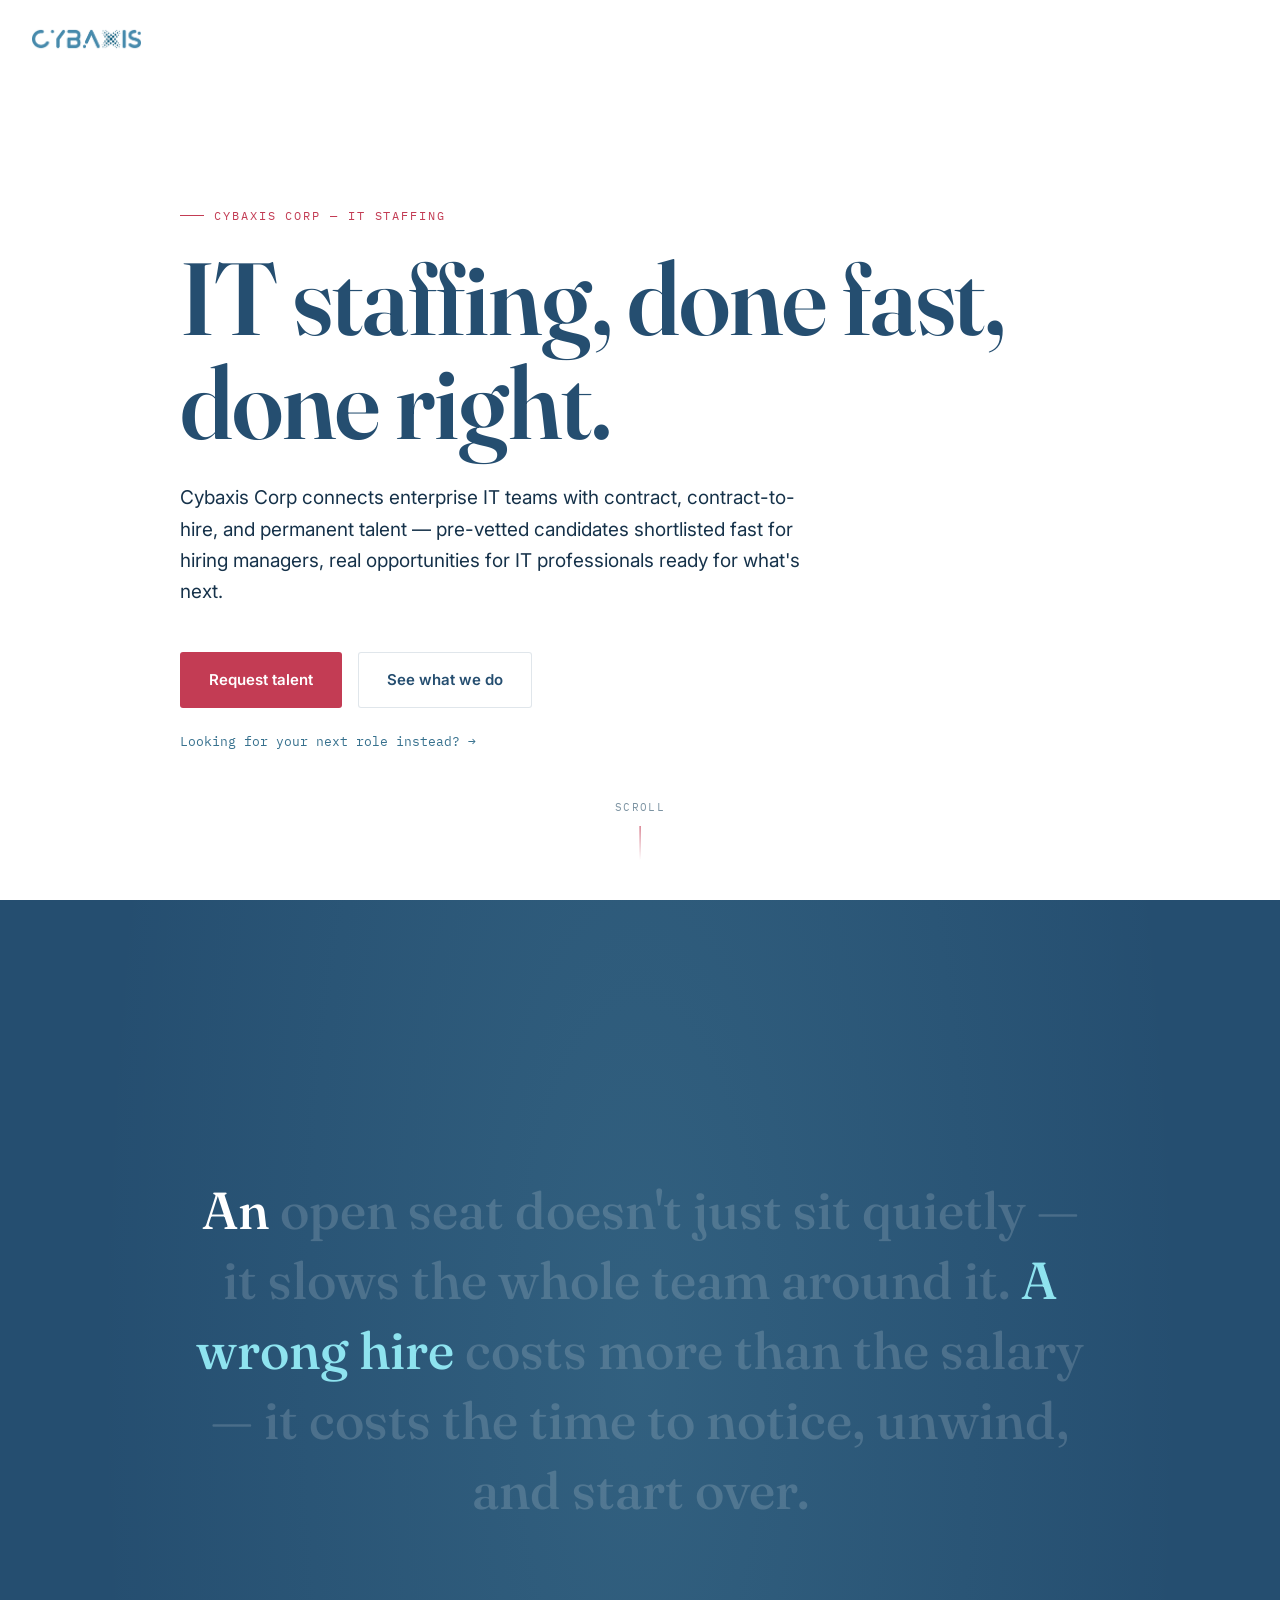
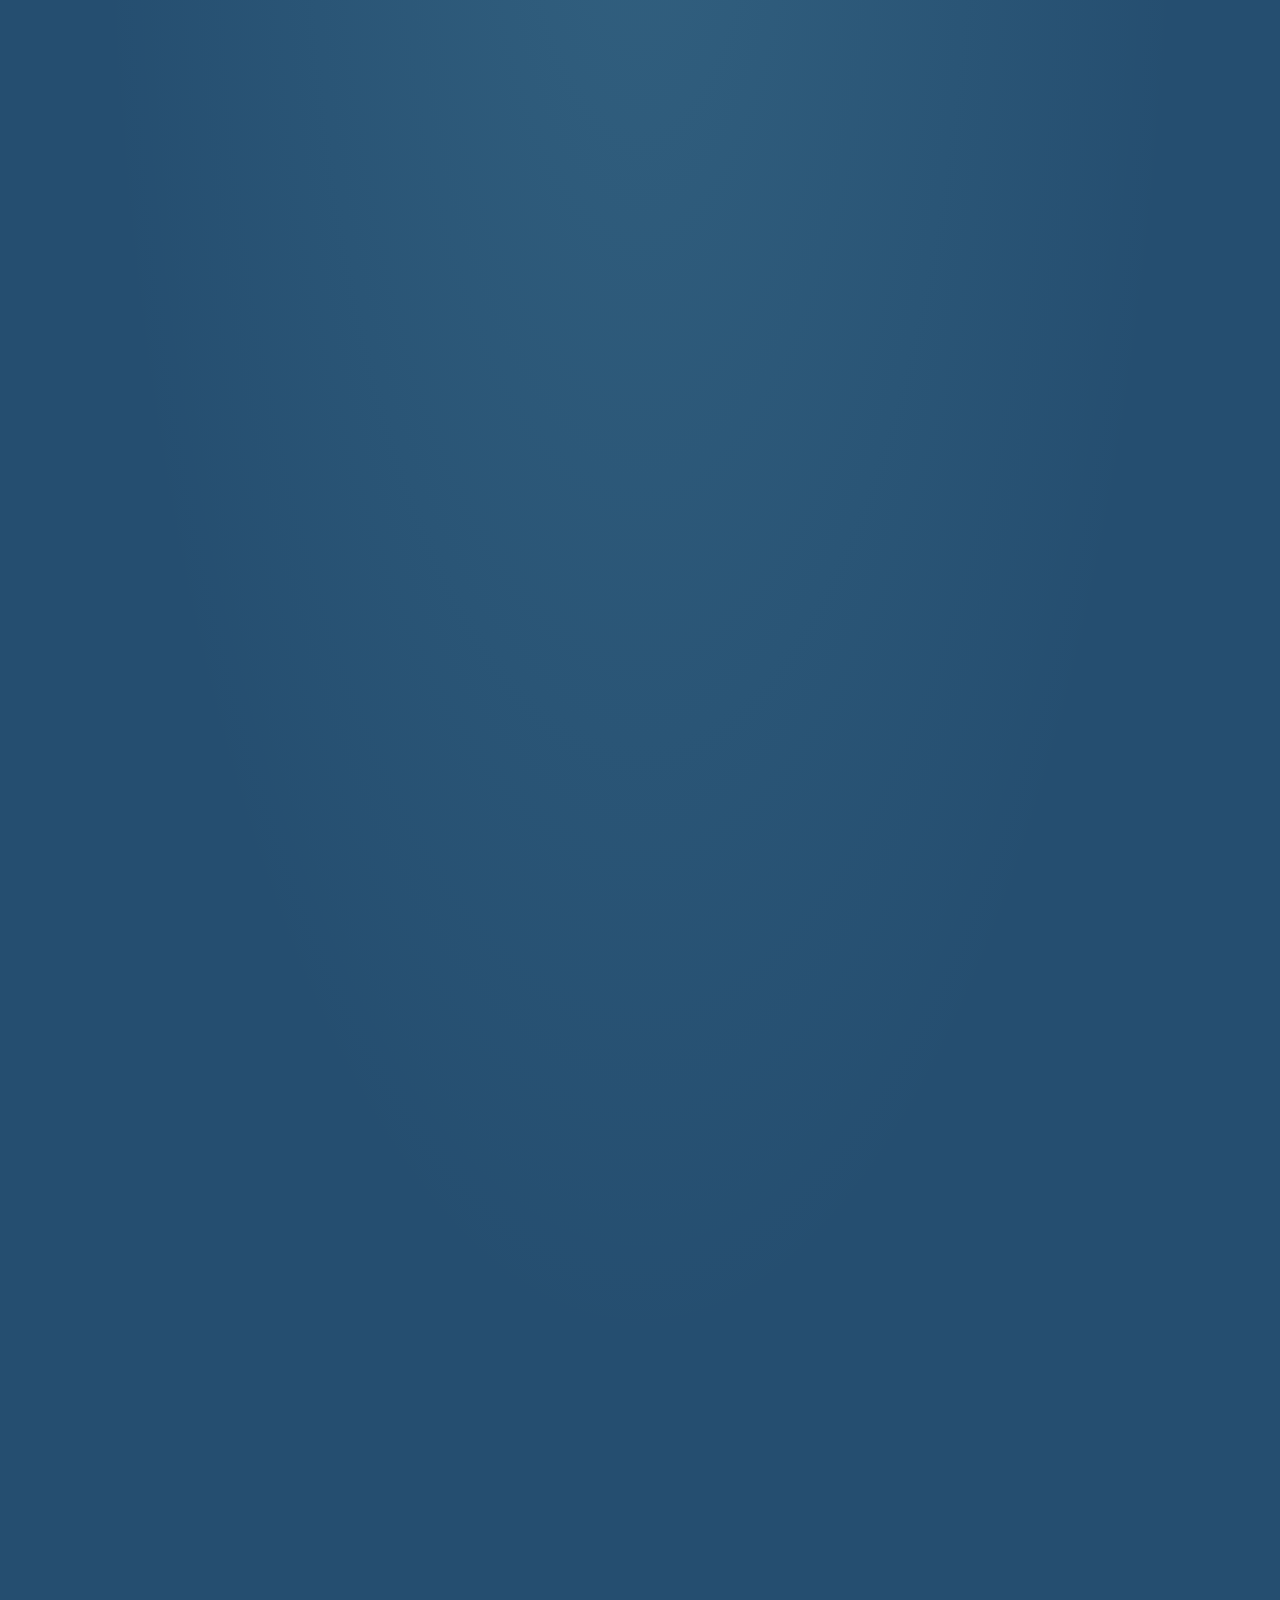
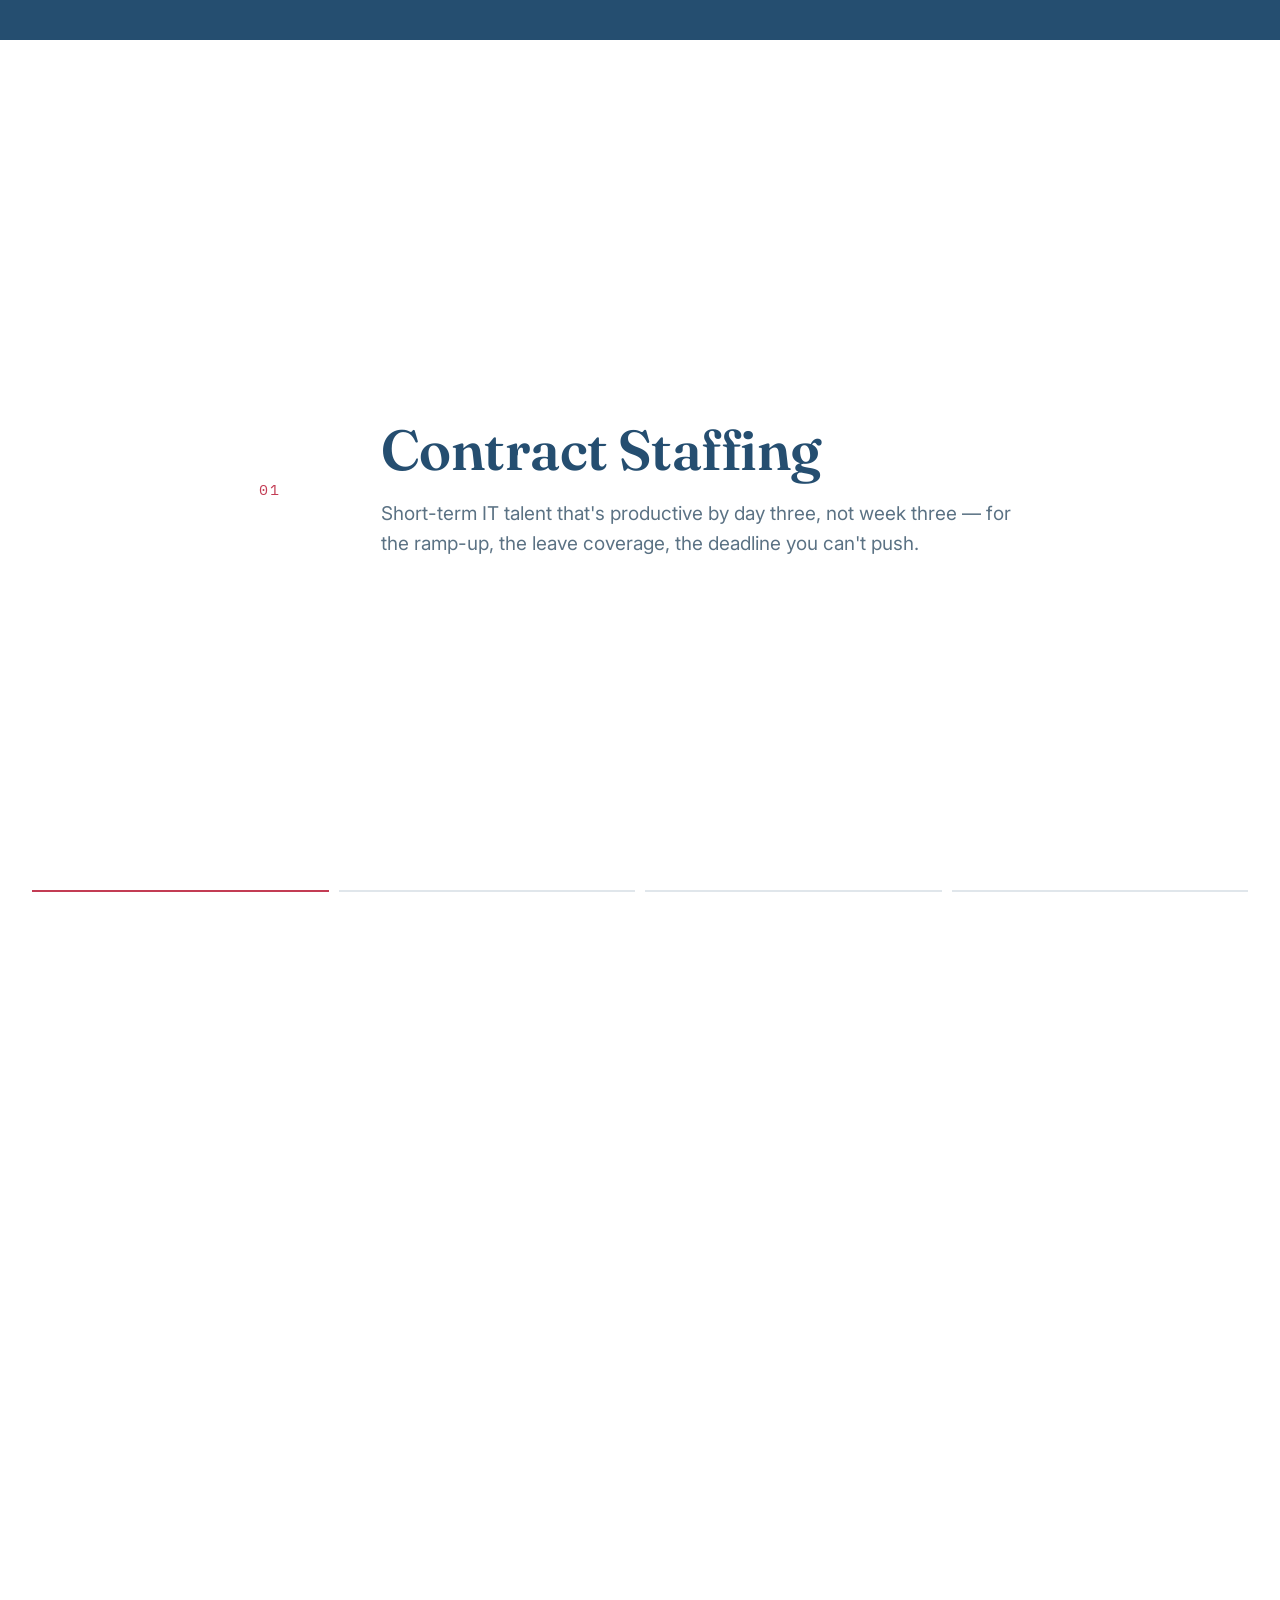
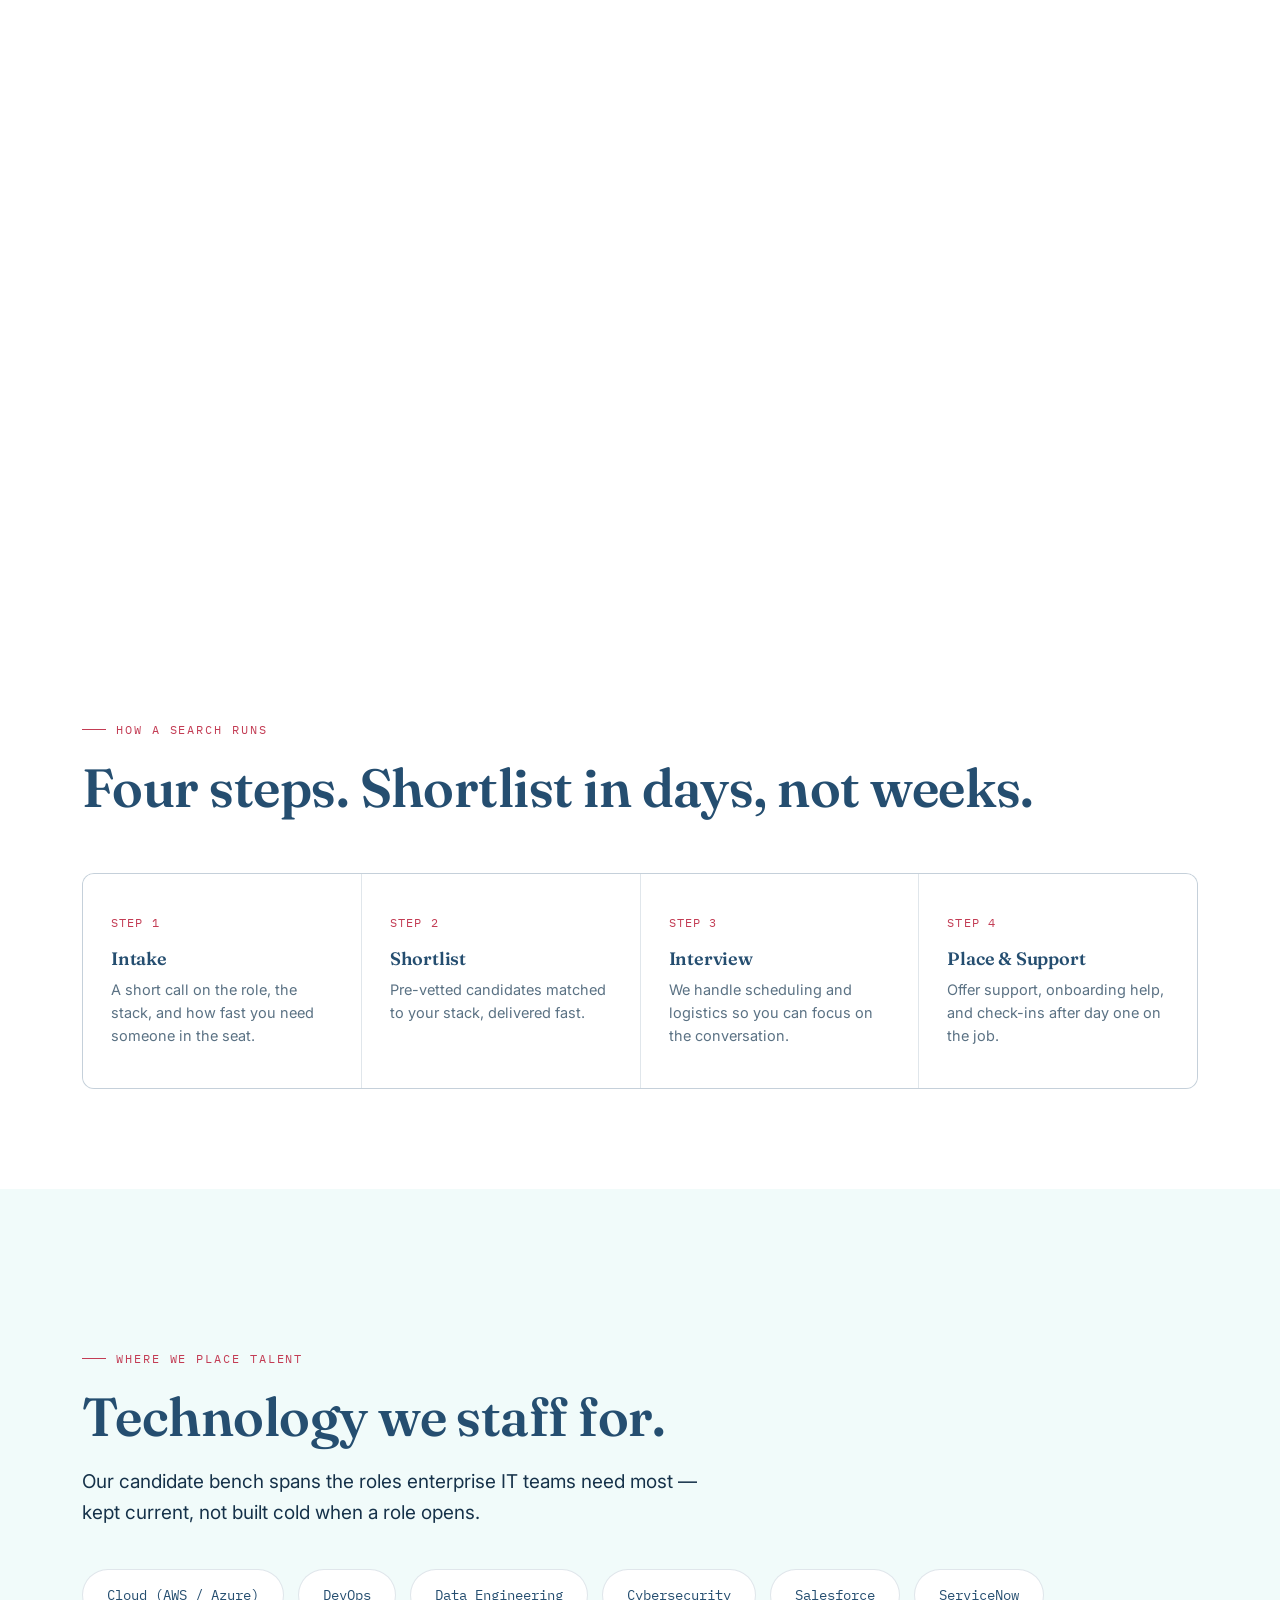
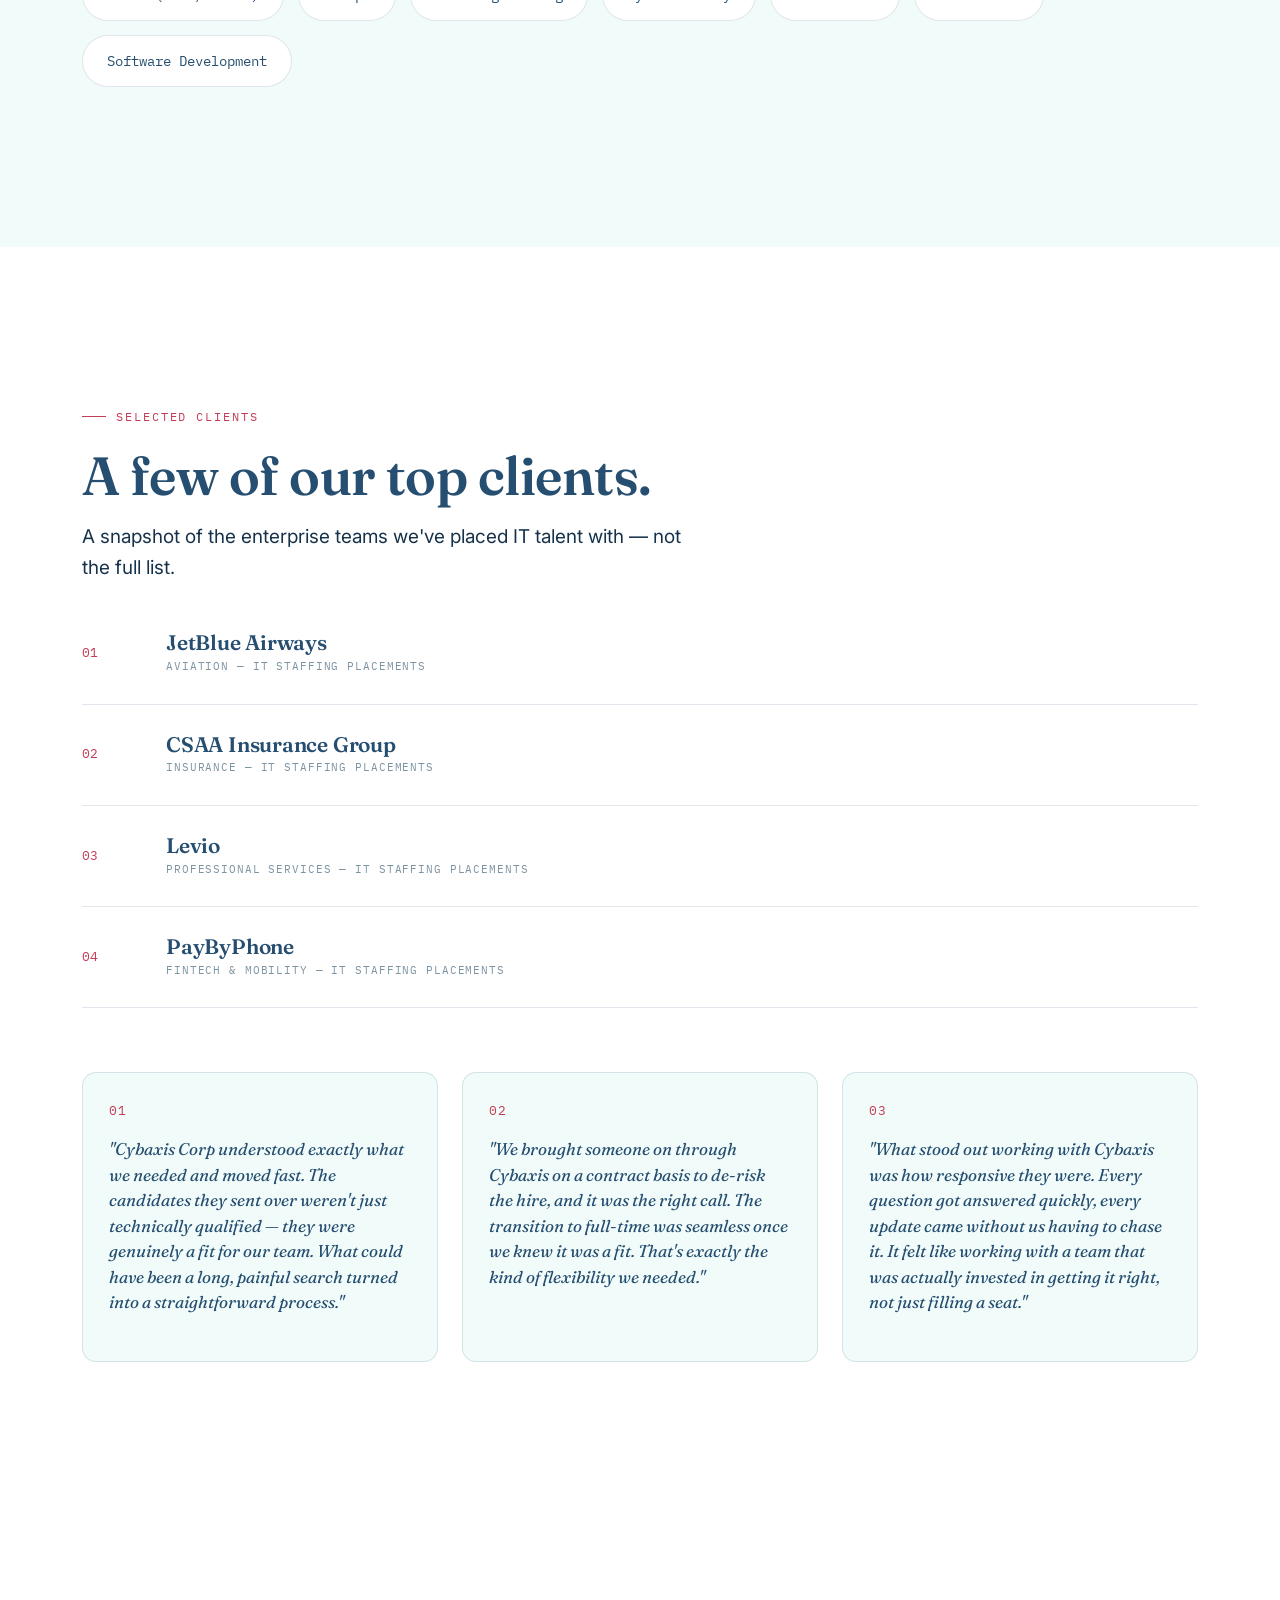
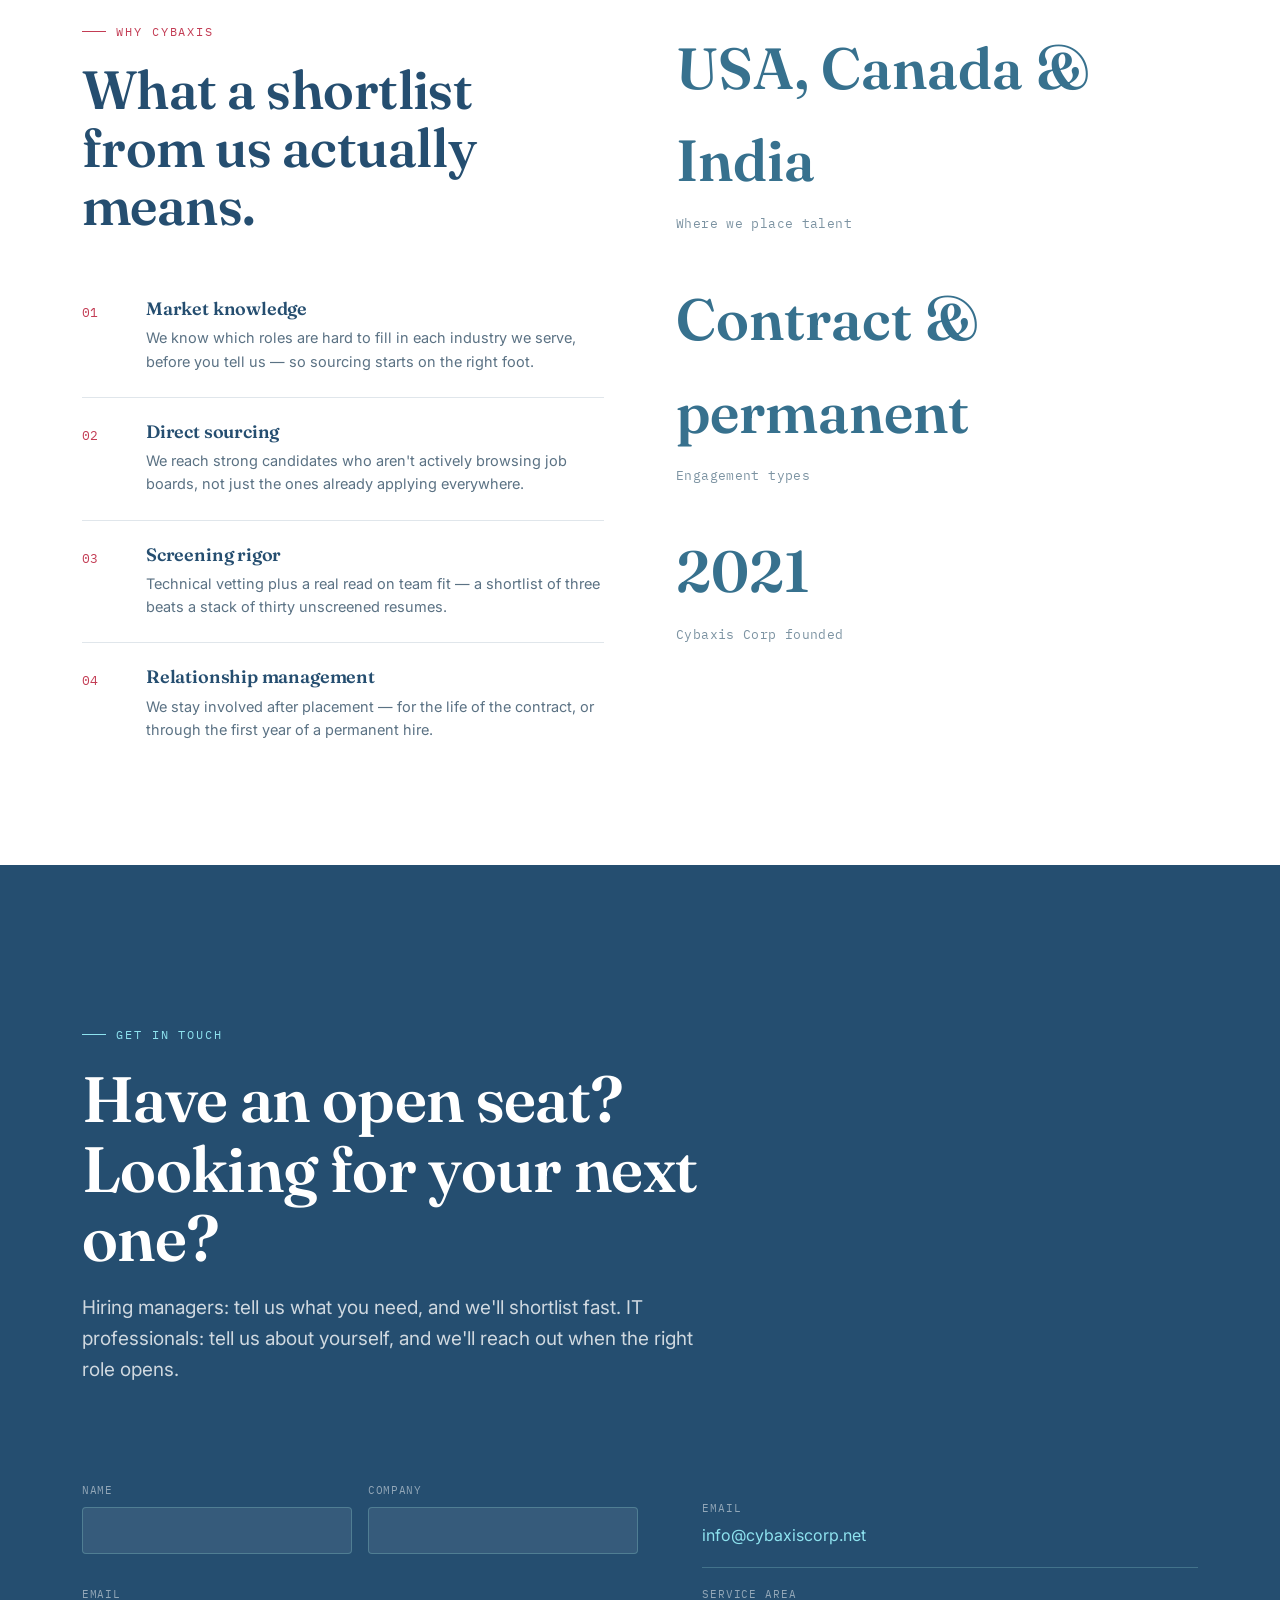
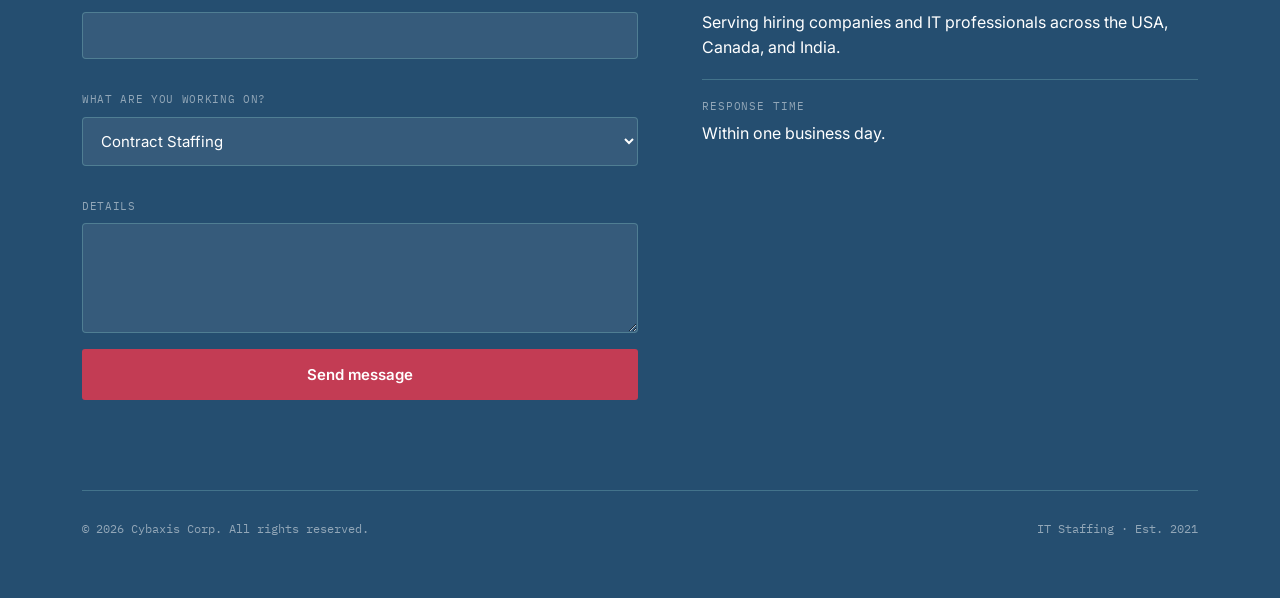
==== commit 10e2d88c: "Remove internal placeholder text from testimonials, fix invisible contact text Two bugs reported fro" ====
--- a/index.html
+++ b/index.html
@@ -183,20 +183,16 @@
         <div class="glass-card reveal">
           <div class="testimonial-n">01</div>
           <blockquote>"Cybaxis Corp understood exactly what we needed and moved fast. The candidates they sent over weren't just technically qualified — they were genuinely a fit for our team. What could have been a long, painful search turned into a straightforward process."</blockquote>
-          <div class="attr"><strong>[Title]</strong><br>[Company]</div>
         </div>
         <div class="glass-card reveal">
           <div class="testimonial-n">02</div>
           <blockquote>"We brought someone on through Cybaxis on a contract basis to de-risk the hire, and it was the right call. The transition to full-time was seamless once we knew it was a fit. That's exactly the kind of flexibility we needed."</blockquote>
-          <div class="attr"><strong>[Title]</strong><br>[Company]</div>
         </div>
         <div class="glass-card reveal">
           <div class="testimonial-n">03</div>
           <blockquote>"What stood out working with Cybaxis was how responsive they were. Every question got answered quickly, every update came without us having to chase it. It felt like working with a team that was actually invested in getting it right, not just filling a seat."</blockquote>
-          <div class="attr"><strong>[Title]</strong><br>[Company]</div>
-        </div>
-      </div>
-      <p class="reveal" style="max-width:640px; margin-top:32px; font-size:13.5px;">Attribution ([Title] / [Company]) intentionally left as a placeholder rather than invented — a fabricated name or company tied to real feedback is a liability if anyone ever checks. Fill in a title and company only once confirmed with the client, never a name on either side.</p>
+        </div>
+      </div>
     </div>
   </section>
 
--- a/styles.css
+++ b/styles.css
@@ -151,7 +151,7 @@
 .scene.dark .eyebrow::before { background: var(--cyan); }
 
 .lede { font-size: 19px; color: var(--ink-text); max-width: 620px; line-height: 1.65; }
-.scene.dark .lede { color: rgba(255, 255, 255, 0.78); }
+.scene.dark .lede, .scene-close .lede { color: rgba(255, 255, 255, 0.78); }
 
 /* ---------- 01 Hero ---------- */
 .scene-hero {
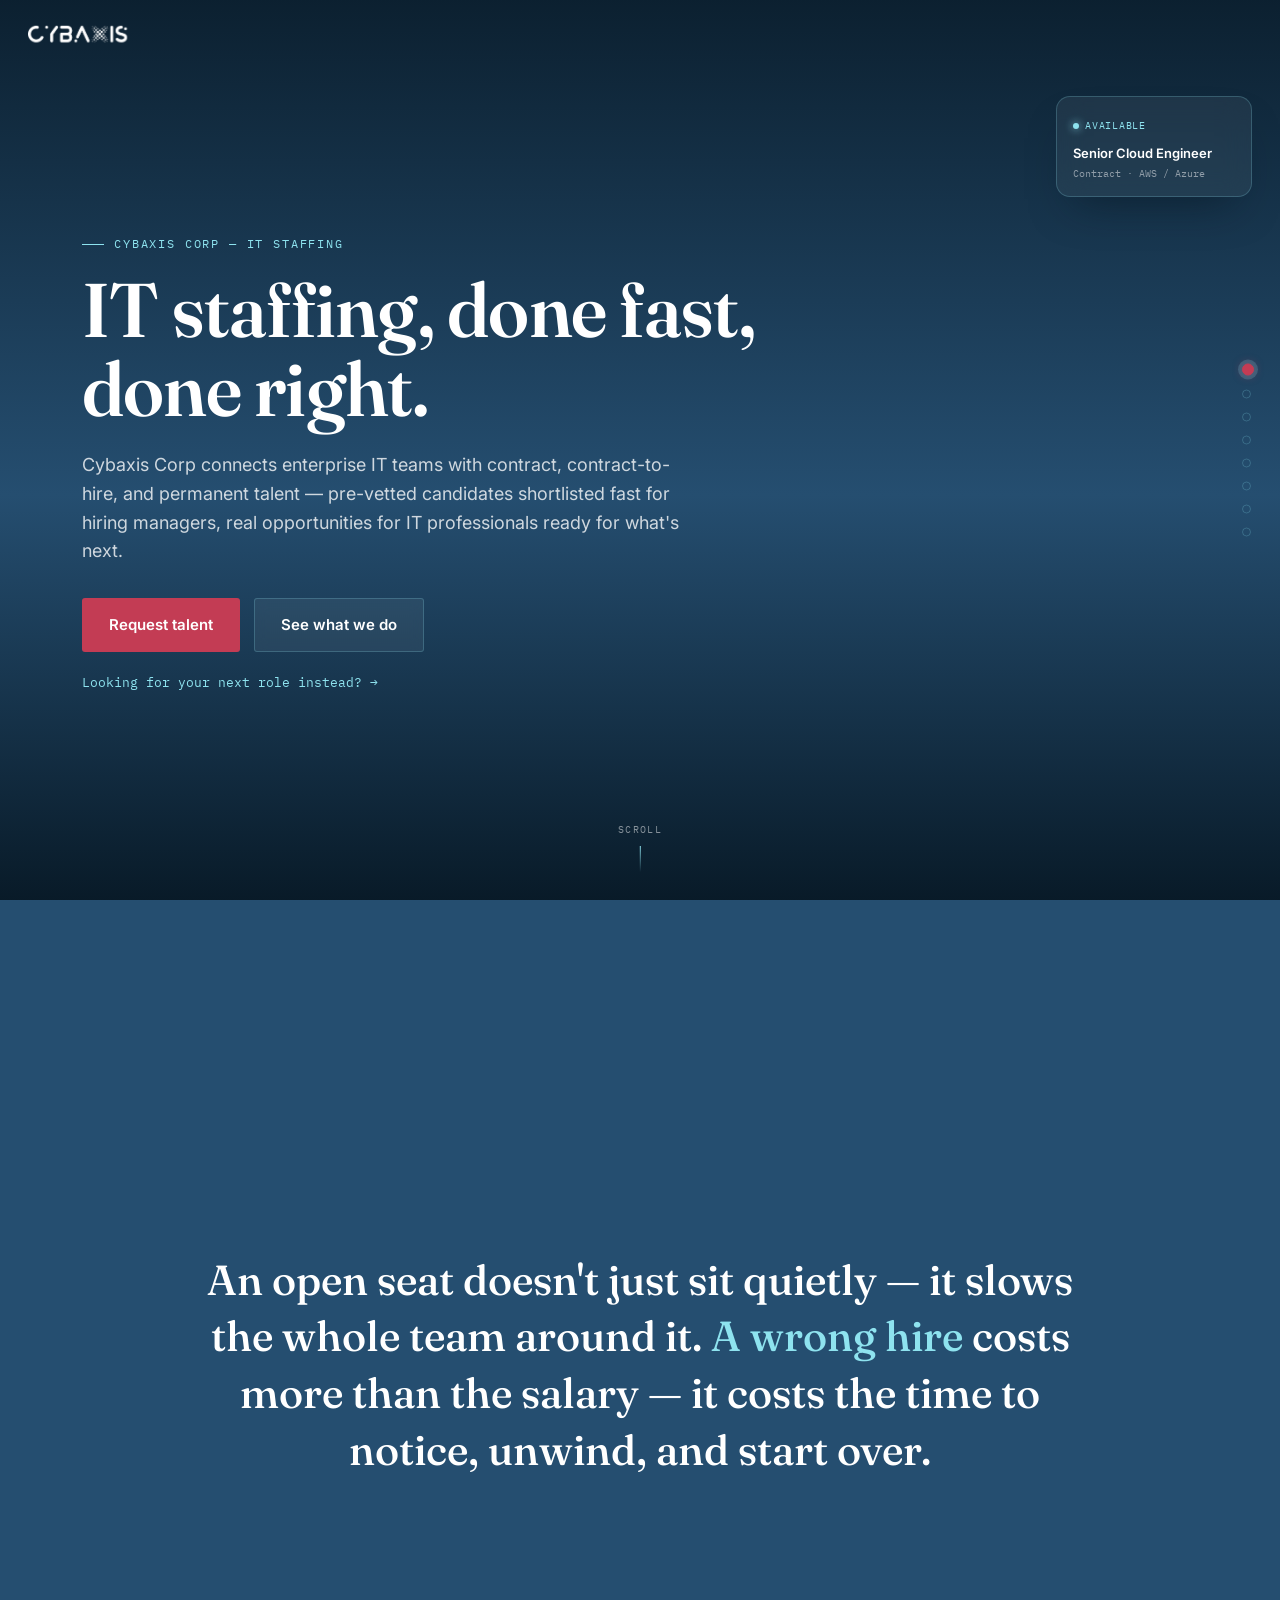
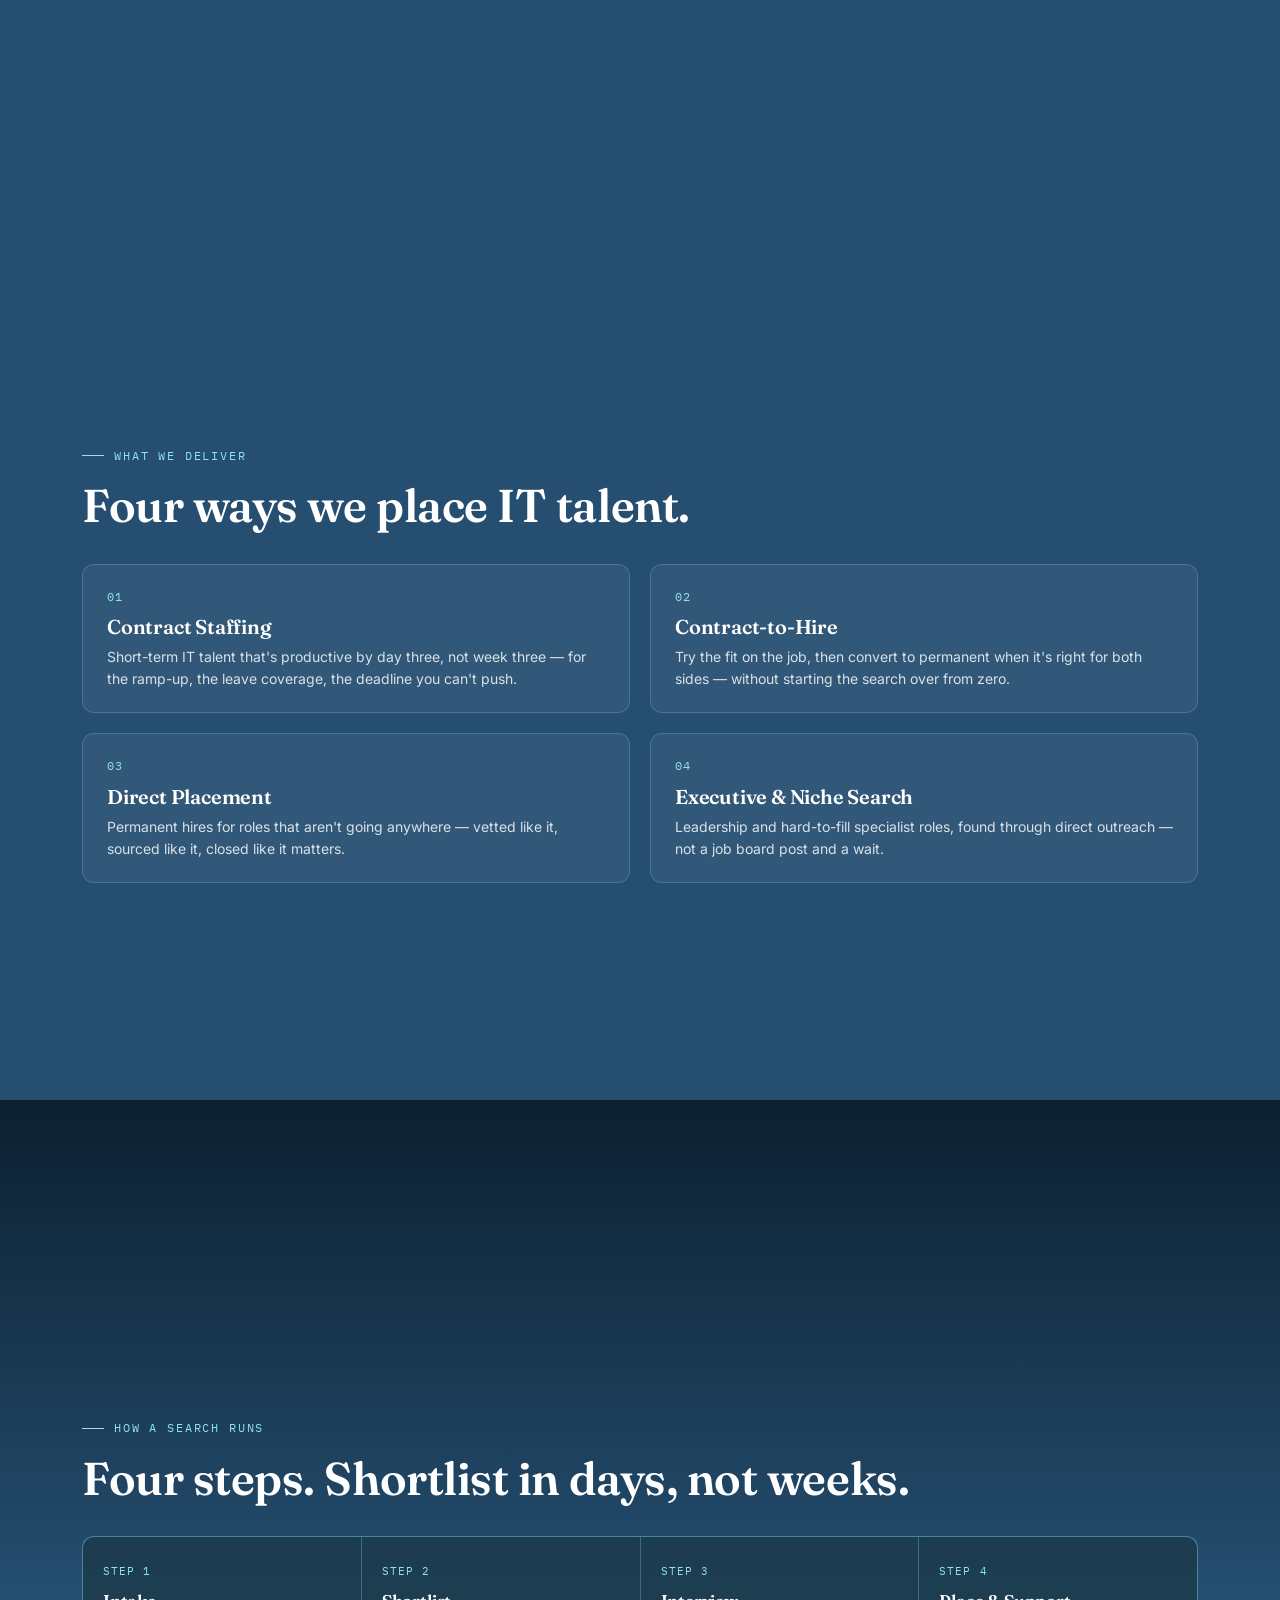
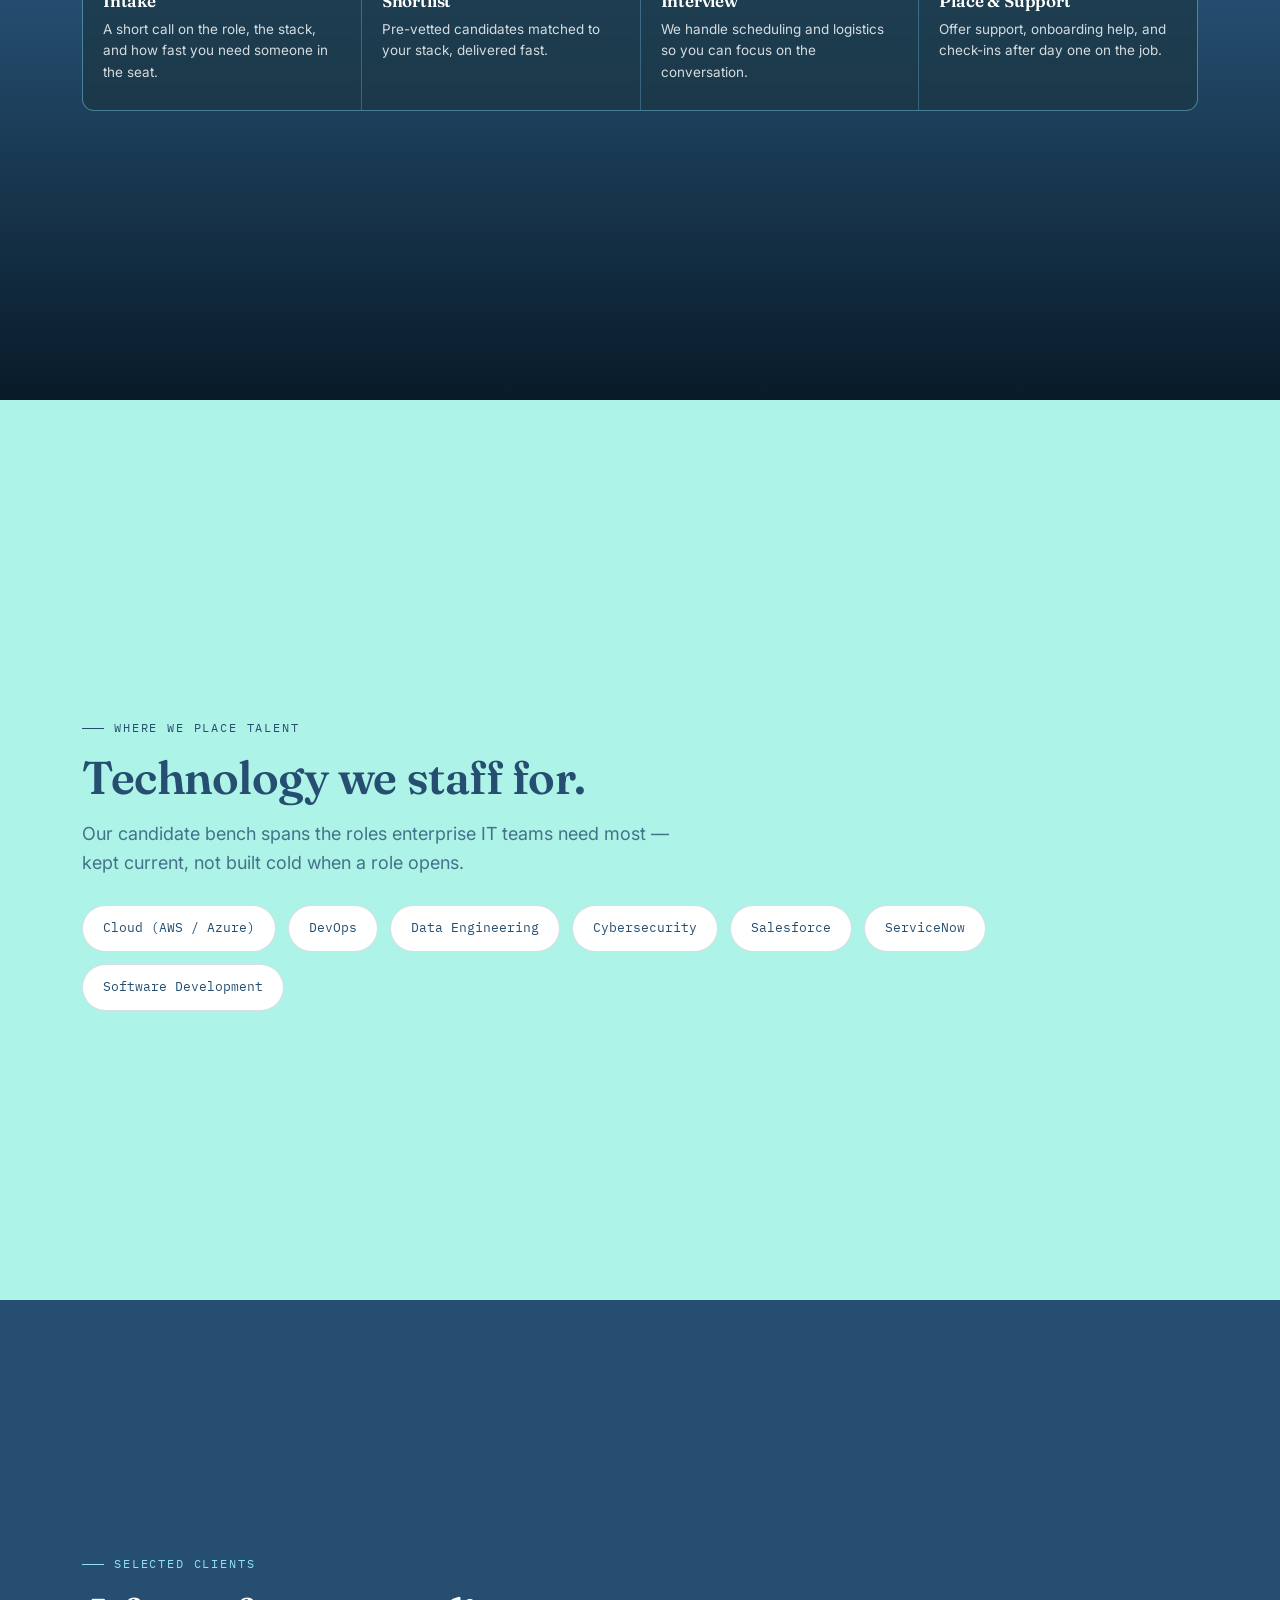
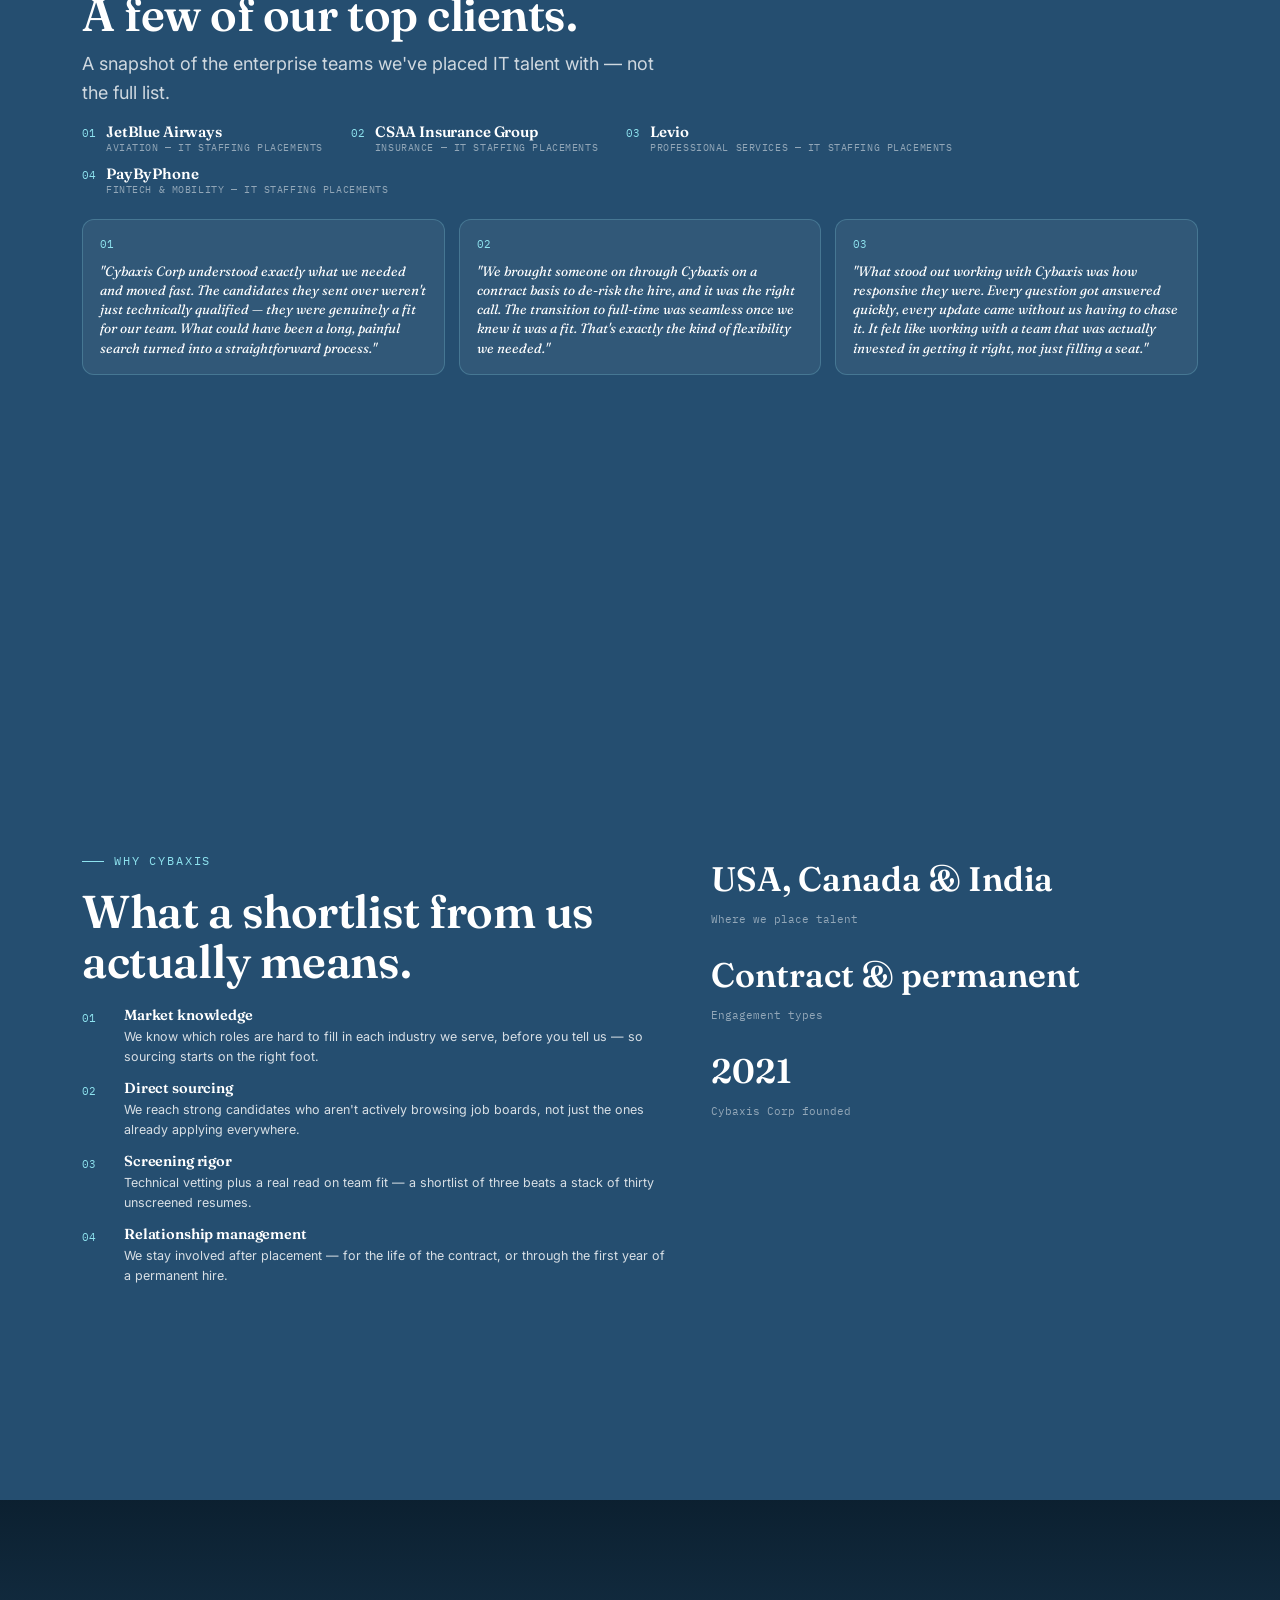
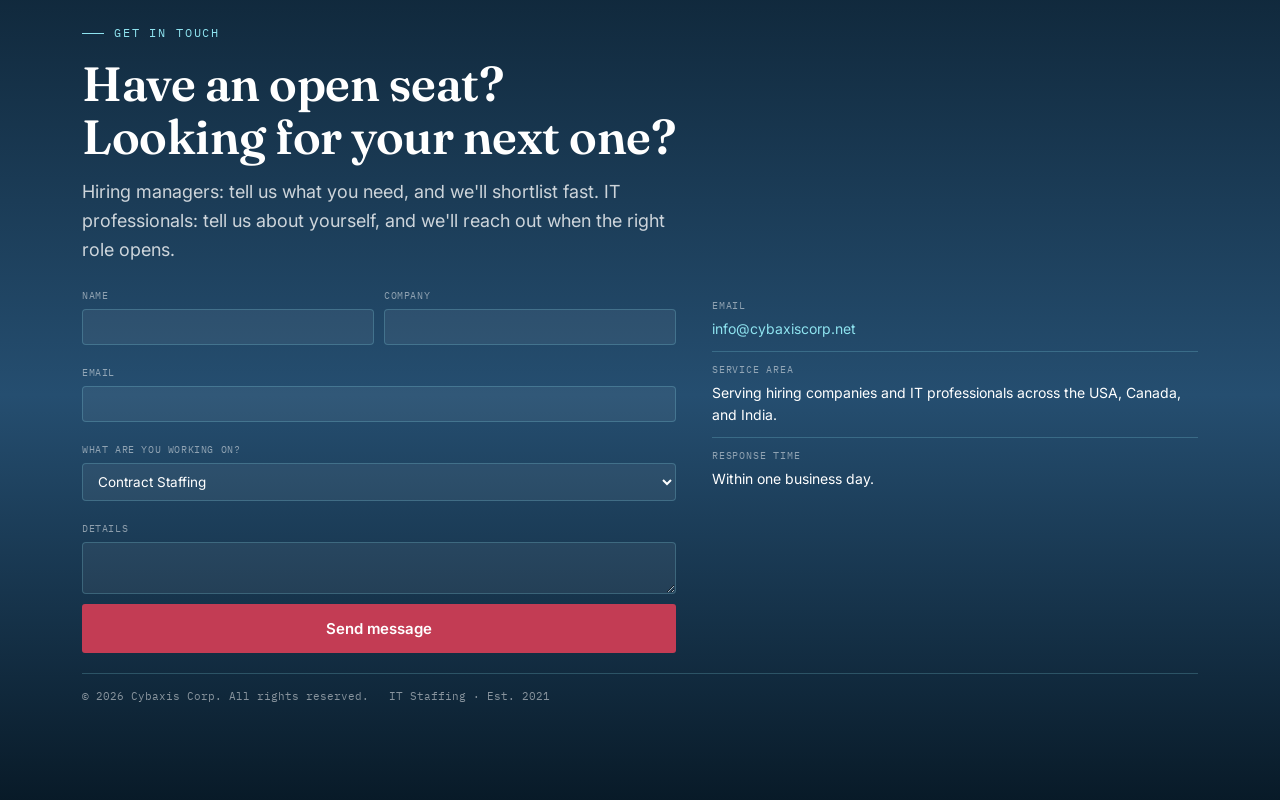
==== commit 8f920191: "Full visual redesign: full-screen snap sections, dark palette, restored signature elements Layout: r" ====
--- a/index.html
+++ b/index.html
@@ -12,15 +12,39 @@
 </head>
 <body>
 
+<div class="dot-field d1" data-speed="0.09" data-tile="34"></div>
+<div class="dot-field d2" data-speed="-0.06" data-tile="54"></div>
+<div class="dot-field d3" data-speed="0.14" data-tile="22"></div>
+<div class="dot-field d4" data-speed="-0.18" data-tile="16"></div>
+<div class="grain"></div>
+
 <a href="#hero" class="fixed-logo">
   <img src="assets/logo-color-web.png" alt="Cybaxis Corp" class="logo-color">
   <img src="assets/logo-white-web.png" alt="Cybaxis Corp" class="logo-white">
 </a>
 
+<nav class="dot-nav" aria-label="Sections">
+  <a href="#hero" aria-label="Hero"></a>
+  <a href="#problem" aria-label="The problem"></a>
+  <a href="#deliver" aria-label="What we deliver"></a>
+  <a href="#how-we-work" aria-label="How we work"></a>
+  <a href="#technology" aria-label="Technology we staff"></a>
+  <a href="#industries" aria-label="Industries and clients"></a>
+  <a href="#why-numbers" aria-label="Why Cybaxis"></a>
+  <a href="#close" aria-label="Get in touch"></a>
+</nav>
+
+<div class="float-glass-card" aria-hidden="true">
+  <span class="fgc-status">Available</span>
+  <div class="fgc-role">Senior Cloud Engineer</div>
+  <div class="fgc-sub">Contract &middot; AWS / Azure</div>
+</div>
+
 <main>
 
   <!-- 01 HERO -->
   <section id="hero" class="scene scene-hero">
+    <div class="scene-image-bg" style="background-image:url('https://images.unsplash.com/photo-1690378820474-b468b8ee64d3?q=80&w=1600&auto=format&fit=crop');"></div>
     <div class="wrap">
       <div class="eyebrow">Cybaxis Corp — IT Staffing</div>
       <h1>IT staffing, done fast, done right.</h1>
@@ -34,71 +58,52 @@
     <div class="scroll-cue"><span>Scroll</span><span class="stem"></span></div>
   </section>
 
-  <!-- 02 THE PROBLEM (pinned scrub text) -->
-  <section id="problem" class="scene-problem">
-    <div class="scrub-sticky">
+  <!-- 02 THE PROBLEM -->
+  <section id="problem" class="scene scene-problem">
+    <div class="wrap">
       <p class="scrub-text">
-        <span>An</span> <span>open</span> <span>seat</span> <span>doesn't</span> <span>just</span> <span>sit</span> <span>quietly</span> <span>—</span>
-        <span>it</span> <span>slows</span> <span>the</span> <span>whole</span> <span>team</span> <span>around</span> <span>it.</span>
-        <span class="gold">A</span> <span class="gold">wrong</span> <span class="gold">hire</span> <span>costs</span> <span>more</span> <span>than</span> <span>the</span> <span>salary</span> <span>—</span>
-        <span>it</span> <span>costs</span> <span>the</span> <span>time</span> <span>to</span> <span>notice,</span> <span>unwind,</span> <span>and</span> <span>start</span> <span>over.</span>
+        An open seat doesn't just sit quietly — it slows the whole team around it.
+        <span class="pop">A wrong hire</span> costs more than the salary — it costs the time to notice, unwind, and start over.
       </p>
     </div>
   </section>
 
-  <!-- 03 WHAT WE DELIVER (pinned cross-fade) -->
-  <section id="deliver" class="scene-deliver">
-    <div class="deliver-sticky">
-      <div class="deliver-panel active">
-        <div class="wrap">
+  <!-- 03 WHAT WE DELIVER -->
+  <section id="deliver" class="scene scene-deliver">
+    <div class="wrap">
+      <div class="eyebrow reveal">What we deliver</div>
+      <h2 class="reveal">Four ways we place IT talent.</h2>
+      <div class="deliver-grid">
+        <div class="deliver-card reveal">
           <div class="deliver-idx">01</div>
-          <div>
-            <h3>Contract Staffing</h3>
-            <p>Short-term IT talent that's productive by day three, not week three — for the ramp-up, the leave coverage, the deadline you can't push.</p>
-          </div>
-        </div>
-      </div>
-      <div class="deliver-panel">
-        <div class="wrap">
+          <h3>Contract Staffing</h3>
+          <p>Short-term IT talent that's productive by day three, not week three — for the ramp-up, the leave coverage, the deadline you can't push.</p>
+        </div>
+        <div class="deliver-card reveal">
           <div class="deliver-idx">02</div>
-          <div>
-            <h3>Contract-to-Hire</h3>
-            <p>Try the fit on the job, then convert to permanent when it's right for both sides — without starting the search over from zero.</p>
-          </div>
-        </div>
-      </div>
-      <div class="deliver-panel">
-        <div class="wrap">
+          <h3>Contract-to-Hire</h3>
+          <p>Try the fit on the job, then convert to permanent when it's right for both sides — without starting the search over from zero.</p>
+        </div>
+        <div class="deliver-card reveal">
           <div class="deliver-idx">03</div>
-          <div>
-            <h3>Direct Placement</h3>
-            <p>Permanent hires for roles that aren't going anywhere — vetted like it, sourced like it, closed like it matters.</p>
-          </div>
-        </div>
-      </div>
-      <div class="deliver-panel">
-        <div class="wrap">
+          <h3>Direct Placement</h3>
+          <p>Permanent hires for roles that aren't going anywhere — vetted like it, sourced like it, closed like it matters.</p>
+        </div>
+        <div class="deliver-card reveal">
           <div class="deliver-idx">04</div>
-          <div>
-            <h3>Executive &amp; Niche Search</h3>
-            <p>Leadership and hard-to-fill specialist roles, found through direct outreach — not a job board post and a wait.</p>
-          </div>
-        </div>
-      </div>
-      <div class="deliver-progress">
-        <div class="bar active"></div>
-        <div class="bar"></div>
-        <div class="bar"></div>
-        <div class="bar"></div>
+          <h3>Executive &amp; Niche Search</h3>
+          <p>Leadership and hard-to-fill specialist roles, found through direct outreach — not a job board post and a wait.</p>
+        </div>
       </div>
     </div>
   </section>
 
   <!-- 04 HOW WE WORK -->
-  <section id="how-we-work" class="scene tight">
+  <section id="how-we-work" class="scene">
+    <div class="scene-image-bg" style="background-image:url('https://images.unsplash.com/photo-1758870973151-a5b0a7a63e5f?q=80&w=1600&auto=format&fit=crop');"></div>
     <div class="wrap">
       <div class="eyebrow reveal">How a search runs</div>
-      <h2 class="reveal" style="margin-bottom:56px;">Four steps. Shortlist in days, not weeks.</h2>
+      <h2 class="reveal">Four steps. Shortlist in days, not weeks.</h2>
       <div class="process-grid">
         <div class="process-step">
           <div class="phase">Step 1</div>
@@ -125,11 +130,11 @@
   </section>
 
   <!-- 05 TECHNOLOGY WE STAFF -->
-  <section id="technology" class="scene alt">
+  <section id="technology" class="scene light-scene">
     <div class="wrap">
       <div class="eyebrow reveal">Where we place talent</div>
       <h2 class="reveal">Technology we staff for.</h2>
-      <p class="lede reveal" style="margin-top:20px;">Our candidate bench spans the roles enterprise IT teams need most — kept current, not built cold when a role opens.</p>
+      <p class="lede reveal" style="margin-top:16px;">Our candidate bench spans the roles enterprise IT teams need most — kept current, not built cold when a role opens.</p>
       <div class="pill-grid">
         <div class="pill">Cloud (AWS / Azure)</div>
         <div class="pill">DevOps</div>
@@ -147,7 +152,7 @@
     <div class="wrap">
       <div class="eyebrow reveal">Selected clients</div>
       <h2 class="reveal">A few of our top clients.</h2>
-      <p class="lede reveal" style="margin-top:16px;">A snapshot of the enterprise teams we've placed IT talent with — not the full list.</p>
+      <p class="lede reveal" style="margin-top:10px; margin-bottom:0;">A snapshot of the enterprise teams we've placed IT talent with — not the full list.</p>
       <div class="industry-list">
         <div class="industry-row">
           <div class="n">01</div>
@@ -197,11 +202,11 @@
   </section>
 
   <!-- 07 WHY CYBAXIS + NUMBERS -->
-  <section id="why-numbers" class="scene tight">
+  <section id="why-numbers" class="scene">
     <div class="wrap why-grid">
       <div>
         <div class="eyebrow reveal">Why Cybaxis</div>
-        <h2 class="reveal" style="margin-bottom:40px;">What a shortlist from us actually means.</h2>
+        <h2 class="reveal" style="margin-bottom:20px;">What a shortlist from us actually means.</h2>
         <div class="why-list reveal">
           <div class="why-item">
             <div class="n">01</div>
@@ -251,8 +256,9 @@
     </div>
   </section>
 
-  <!-- 08 CLOSE (footer scene) -->
+  <!-- 08 CLOSE -->
   <section id="close" class="scene scene-close">
+    <div class="scene-image-bg" style="background-image:url('https://images.unsplash.com/photo-1758518730384-be3d205838e8?q=80&w=1600&auto=format&fit=crop');"></div>
     <div class="wrap">
       <div class="close-cta">
         <div class="eyebrow reveal">Get in touch</div>
--- a/styles.css
+++ b/styles.css
@@ -1,31 +1,38 @@
 /* ===========================================================
-   CYBAXIS CORP — single-page scrollytelling design system
-   Light-first palette + glass. Fraunces display / Inter body
-   / IBM Plex Mono labels. Signature motifs: dot-matrix parallax
+   CYBAXIS CORP — full-screen snap-scroll redesign
+   Dark-first palette + glass. Fraunces display / Inter body /
+   IBM Plex Mono labels. Signature motifs: dot-matrix parallax
    field and a persistent floating glass placement card.
+
+   Contrast rules (verified against WCAG AA, see build notes):
+   - crimson/teal FAIL as text on ink-base at any size (1.6-1.7:1)
+     -> never used as text color on dark sections. Solid fills +
+     decorative accents only. cyan-light carries the accent-text
+     role on dark backgrounds instead (5.99:1).
+   - teal/crimson on mint only clear the *large-text* AA threshold
+     (4.1-4.28:1) -> restricted to big display numbers/headings on
+     the mint section, never small eyebrow/label/body text there.
+   - white body text on dark sections kept at opacity >=0.7
+     (0.6 and below fail AA).
 =========================================================== */
 
 @import url('https://fonts.googleapis.com/css2?family=Fraunces:ital,opsz,wght@0,9..144,400;0,9..144,500;0,9..144,600;0,9..144,700;1,9..144,500&family=Inter:wght@400;500;600;700&family=IBM+Plex+Mono:wght@400;500&display=swap');
 
 :root {
   --crimson: #C33C54;
-  --navy: #254E70;
+  --ink-base: #254E70;
   --teal: #37718E;
-  --cyan: #8EE3EF;
+  --cyan-light: #8EE3EF;
   --mint: #AEF3E7;
 
-  --paper: #FFFFFF;
-  --paper-tint: #F1FBFA;
-  --ink-text: #16324A;
-  --grey: #5B7284;
-  --grey-soft: #7C93A2;
-
-  --glass-fill: rgba(255, 255, 255, 0.5);
-  --glass-fill-dark: rgba(255, 255, 255, 0.08);
-  --glass-border: rgba(37, 78, 112, 0.14);
-  --glass-border-dark: rgba(174, 243, 231, 0.22);
+  --white-body: rgba(255, 255, 255, 0.82);
+  --white-lede: rgba(255, 255, 255, 0.78);
+  --white-faint: rgba(255, 255, 255, 0.5);
+
+  --glass-fill: rgba(255, 255, 255, 0.06);
+  --glass-border: rgba(142, 227, 239, 0.22);
+
   --max: 1180px;
-
   --serif: 'Fraunces', Georgia, serif;
   --sans: 'Inter', -apple-system, BlinkMacSystemFont, sans-serif;
   --mono: 'IBM Plex Mono', 'SF Mono', monospace;
@@ -33,12 +40,15 @@
 
 * { box-sizing: border-box; margin: 0; padding: 0; }
 
-html { scroll-behavior: smooth; }
+html {
+  scroll-behavior: smooth;
+  scroll-snap-type: y mandatory;
+}
 
 body {
   font-family: var(--sans);
-  color: var(--ink-text);
-  background: var(--paper);
+  color: var(--white-body);
+  background: var(--ink-base);
   line-height: 1.6;
   -webkit-font-smoothing: antialiased;
   overflow-x: hidden;
@@ -49,6 +59,7 @@
 
 .wrap {
   max-width: var(--max);
+  width: 100%;
   margin: 0 auto;
   padding: 0 32px;
 }
@@ -56,29 +67,28 @@
 h1, h2, h3, h4 {
   font-family: var(--serif);
   font-weight: 600;
-  line-height: 1.08;
-  color: var(--navy);
+  line-height: 1.1;
+  color: #fff;
   letter-spacing: -0.01em;
 }
-
-h2 { font-size: clamp(32px, 4.2vw, 54px); }
-h3 { font-size: clamp(22px, 2.4vw, 28px); }
-h4 { font-size: 18px; font-weight: 600; }
-
-p { color: var(--grey); font-size: 16px; }
+h2 { font-size: clamp(28px, 3.6vw, 46px); }
+h3 { font-size: clamp(20px, 2.2vw, 26px); }
+h4 { font-size: 17px; font-weight: 600; }
+
+p { color: var(--white-body); font-size: 15.5px; }
 
 .eyebrow {
   font-family: var(--mono);
-  font-size: 12px;
+  font-size: 11.5px;
   letter-spacing: 0.16em;
   text-transform: uppercase;
-  color: var(--crimson);
+  color: var(--cyan-light);
   display: flex;
   align-items: center;
   gap: 10px;
-  margin-bottom: 20px;
-}
-.eyebrow::before { content: ""; width: 24px; height: 1px; background: var(--crimson); }
+  margin-bottom: 16px;
+}
+.eyebrow::before { content: ""; width: 22px; height: 1px; background: var(--cyan-light); }
 
 /* ---------- Buttons ---------- */
 .btn {
@@ -88,208 +98,292 @@
   font-family: var(--sans);
   font-weight: 600;
   font-size: 15px;
-  padding: 15px 28px;
+  padding: 14px 26px;
   border-radius: 3px;
   border: 1px solid transparent;
   cursor: pointer;
   transition: all 0.2s ease;
 }
 .btn-primary { background: var(--crimson); color: #fff; }
-.btn-primary:hover { transform: translateY(-2px); box-shadow: 0 12px 24px -10px rgba(195, 60, 84, 0.45); }
-.btn-ghost { border-color: var(--glass-border); color: var(--navy); background: var(--glass-fill); backdrop-filter: blur(6px); }
-.btn-ghost:hover { border-color: var(--teal); color: var(--teal); }
-
-.scene-close .btn-ghost, .scene.dark .btn-ghost {
-  border-color: var(--glass-border-dark);
-  color: var(--paper);
-  background: var(--glass-fill-dark);
-}
-.scene-close .btn-ghost:hover, .scene.dark .btn-ghost:hover { border-color: var(--cyan); color: var(--cyan); }
-
-/* ---------- Fixed chrome: logo + chapter rail ---------- */
+.btn-primary:hover { transform: translateY(-2px); box-shadow: 0 12px 24px -10px rgba(195, 60, 84, 0.5); }
+.btn-ghost { border-color: var(--glass-border); color: #fff; background: var(--glass-fill); backdrop-filter: blur(6px); }
+.btn-ghost:hover { border-color: var(--cyan-light); }
+
+/* ---------- Fixed logo ---------- */
 .fixed-logo {
   position: fixed;
-  top: 28px;
-  left: 32px;
+  top: 24px;
+  left: 28px;
   z-index: 200;
-  height: 22px;
-  width: 110px;
-  opacity: 0.95;
-}
-.fixed-logo img {
-  position: absolute;
-  top: 0;
-  left: 0;
-  height: 100%;
-  width: auto;
-  transition: opacity 0.3s ease;
-}
-.fixed-logo .logo-color { opacity: 1; }
-.fixed-logo .logo-white { opacity: 0; }
-.fixed-logo.on-dark .logo-color { opacity: 0; }
-.fixed-logo.on-dark .logo-white { opacity: 1; }
+  height: 20px;
+  width: 100px;
+}
+.fixed-logo img { position: absolute; top: 0; left: 0; height: 100%; width: auto; transition: opacity 0.3s ease; }
+.fixed-logo .logo-color { opacity: 0; }
+.fixed-logo .logo-white { opacity: 1; }
+.fixed-logo.on-light .logo-color { opacity: 1; }
+.fixed-logo.on-light .logo-white { opacity: 0; }
+
+/* ---------- Dot navigation (right edge, one dot per section) ---------- */
+.dot-nav {
+  position: fixed;
+  right: 26px;
+  top: 50%;
+  transform: translateY(-50%);
+  z-index: 200;
+  display: flex;
+  flex-direction: column;
+  gap: 14px;
+}
+.dot-nav a {
+  width: 9px;
+  height: 9px;
+  border-radius: 50%;
+  border: 1px solid var(--glass-border);
+  background: transparent;
+  transition: all 0.25s ease;
+}
+.dot-nav a.active {
+  width: 12px;
+  height: 12px;
+  background: var(--crimson);
+  border-color: var(--crimson);
+  box-shadow: 0 0 0 4px rgba(142, 227, 239, 0.18), 0 0 10px rgba(195, 60, 84, 0.6);
+}
+.dot-nav.on-light a { border-color: rgba(37, 78, 112, 0.3); }
+.dot-nav.on-light a.active { box-shadow: 0 0 0 4px rgba(37, 78, 112, 0.14), 0 0 10px rgba(195, 60, 84, 0.5); }
 
 @media (max-width: 780px) {
-  .fixed-logo { top: 20px; left: 20px; height: 18px; }
-}
-
-/* ---------- Scene rhythm ---------- */
+  .dot-nav { right: 14px; gap: 11px; }
+  .dot-nav a { width: 7px; height: 7px; }
+  .dot-nav a.active { width: 10px; height: 10px; }
+  .fixed-logo { top: 18px; left: 18px; height: 16px; }
+}
+
+/* ---------- Dot-matrix parallax field ----------
+   Oversized by a buffer bigger than each layer's own tile size; JS
+   applies a translateY wrapped modulo the tile size, so a layer only
+   ever needs to cover the buffer zone, never the full scrolled
+   distance -- no edge/gap can appear at any scroll depth. */
+.dot-field {
+  position: fixed;
+  top: -80px; left: -80px; right: -80px; bottom: -80px;
+  z-index: 0;
+  pointer-events: none;
+  will-change: transform;
+}
+.dot-field.d1 {
+  background-image: radial-gradient(rgba(55, 113, 142, 0.9) 1.4px, transparent 1.6px);
+  background-size: 34px 34px;
+  opacity: 0.15;
+}
+.dot-field.d2 {
+  background-image: radial-gradient(rgba(142, 227, 239, 0.9) 1.6px, transparent 1.8px);
+  background-size: 54px 54px;
+  background-position: 20px 10px;
+  opacity: 0.25;
+}
+.dot-field.d3 {
+  background-image: radial-gradient(rgba(55, 113, 142, 1) 2px, transparent 2.2px);
+  background-size: 22px 22px;
+  background-position: 8px 30px;
+  opacity: 0.4;
+}
+.dot-field.d4 {
+  background-image: radial-gradient(rgba(142, 227, 239, 1) 1.3px, transparent 1.5px);
+  background-size: 16px 16px;
+  opacity: 0.6;
+}
+/* JS toggles this class on .dot-field elements while a light-scene
+   section is active, so the parallax dots stay visible-but-subtle
+   against --mint too instead of only being tuned for dark sections. */
+.dot-field.dimmed { opacity: 0.12; }
+
+/* ---------- Grain overlay ---------- */
+.grain {
+  position: fixed;
+  inset: 0;
+  z-index: 1;
+  pointer-events: none;
+  opacity: 0.04;
+  mix-blend-mode: overlay;
+  background-image: url("data:image/svg+xml,%3Csvg xmlns='http://www.w3.org/2000/svg' width='120' height='120'%3E%3Cfilter id='n'%3E%3CfeTurbulence type='fractalNoise' baseFrequency='0.9' numOctaves='2' stitchTiles='stitch'/%3E%3C/filter%3E%3Crect width='100%25' height='100%25' filter='url(%23n)'/%3E%3C/svg%3E");
+}
+
+/* ---------- Floating glass placement card ---------- */
+.float-glass-card {
+  position: fixed;
+  top: 96px;
+  right: 28px;
+  z-index: 60;
+  width: 196px;
+  background: var(--glass-fill);
+  border: 1px solid var(--glass-border);
+  backdrop-filter: blur(14px);
+  -webkit-backdrop-filter: blur(14px);
+  border-radius: 14px;
+  padding: 14px 16px;
+  box-shadow: 0 22px 44px -20px rgba(6, 22, 34, 0.6);
+  transform-style: preserve-3d;
+  will-change: transform;
+  pointer-events: none;
+  transform: perspective(900px) translateY(0) rotateY(0deg);
+}
+.fgc-status {
+  display: inline-flex;
+  align-items: center;
+  gap: 6px;
+  font-family: var(--mono);
+  font-size: 9.5px;
+  letter-spacing: 0.08em;
+  text-transform: uppercase;
+  color: var(--cyan-light);
+  margin-bottom: 9px;
+}
+.fgc-status::before { content: ""; width: 6px; height: 6px; border-radius: 50%; background: var(--cyan-light); box-shadow: 0 0 8px var(--cyan-light); }
+.fgc-role { font-family: var(--sans); font-weight: 600; font-size: 13px; color: #fff; margin-bottom: 3px; }
+.fgc-sub { font-family: var(--mono); font-size: 10px; color: var(--white-faint); }
+
+@media (prefers-reduced-motion: reduce) {
+  .float-glass-card { transform: none; }
+}
+@media (max-width: 780px) {
+  /* Mobile sections stack full-width with no clear margin the card can
+     avoid entirely, so make it noticeably more transparent and less
+     blurred here -- any unavoidable overlap (hero eyebrow, footer CTA)
+     stays legible underneath instead of being visually blocked. */
+  .float-glass-card {
+    width: 132px;
+    top: 70px;
+    right: 12px;
+    padding: 9px 11px;
+    background: rgba(142, 227, 239, 0.1);
+    border-color: rgba(142, 227, 239, 0.3);
+    backdrop-filter: blur(4px);
+    -webkit-backdrop-filter: blur(4px);
+    box-shadow: 0 10px 20px -14px rgba(6, 22, 34, 0.4);
+  }
+  .fgc-status { font-size: 8.5px; margin-bottom: 5px; }
+  .fgc-role { font-size: 11px; }
+  .fgc-sub { font-size: 9px; }
+}
+
+/* ---------- Section base: full-screen snap ---------- */
 .scene {
   position: relative;
   z-index: 2;
-  padding: 160px 0;
-}
-.scene.tight { padding: 100px 0; }
-.scene.alt { background: var(--paper-tint); }
-.scene.dark {
-  background: var(--navy);
-  color: rgba(255, 255, 255, 0.82);
-}
-.scene.dark h2, .scene.dark h3, .scene.dark h4 { color: #fff; }
-.scene.dark p { color: rgba(255, 255, 255, 0.68); }
-.scene.dark .eyebrow { color: var(--cyan); }
-.scene.dark .eyebrow::before { background: var(--cyan); }
-
-.lede { font-size: 19px; color: var(--ink-text); max-width: 620px; line-height: 1.65; }
-.scene.dark .lede, .scene-close .lede { color: rgba(255, 255, 255, 0.78); }
-
-/* ---------- 01 Hero ---------- */
-.scene-hero {
+  height: 100vh;
   min-height: 100vh;
+  scroll-snap-align: start;
   display: flex;
   align-items: center;
-  padding: 140px 0 80px;
-}
+  overflow: hidden;
+  padding: 90px 0 60px;
+  background: var(--ink-base);
+}
+.scene .wrap { width: 100%; }
+
+.scene.light-scene {
+  background: var(--mint);
+  color: var(--ink-base);
+}
+.scene.light-scene h2, .scene.light-scene h3, .scene.light-scene h4 { color: var(--ink-base); }
+.scene.light-scene p { color: rgba(37, 78, 112, 0.72); }
+.scene.light-scene .eyebrow { color: var(--ink-base); }
+.scene.light-scene .eyebrow::before { background: var(--ink-base); }
+
+.lede { font-size: 18px; color: var(--white-lede); max-width: 600px; line-height: 1.6; }
+.scene.light-scene .lede { color: rgba(37, 78, 112, 0.78); }
+
+/* image-backed scenes */
+.scene-image-bg {
+  position: absolute;
+  inset: 0;
+  z-index: -1;
+  background-size: cover;
+  background-position: center;
+}
+.scene-image-bg::after {
+  content: "";
+  position: absolute;
+  inset: 0;
+  background: linear-gradient(180deg, rgba(6, 22, 34, 0.82) 0%, rgba(37, 78, 112, 0.86) 55%, rgba(6, 22, 34, 0.92) 100%);
+}
+
+@media (max-width: 700px) {
+  html { scroll-snap-type: none; }
+  .scene { scroll-snap-align: none; height: auto; min-height: 100vh; padding: 100px 0 60px; }
+}
+
+/* ---------- 01 Hero ---------- */
 .scene-hero h1 {
-  font-size: clamp(48px, 8vw, 104px);
-  line-height: 1.02;
-  margin-bottom: 28px;
-  max-width: 920px;
-}
-.scene-hero .lede { margin-bottom: 44px; }
-.hero-ctas { display: flex; gap: 16px; flex-wrap: wrap; }
-
+  font-size: clamp(38px, 6.4vw, 76px);
+  line-height: 1.05;
+  margin-bottom: 22px;
+  max-width: 820px;
+}
+.scene-hero .lede { margin-bottom: 32px; }
+.hero-ctas { display: flex; gap: 14px; flex-wrap: wrap; }
 .hero-candidate-link {
   display: inline-flex;
-  margin-top: 24px;
+  margin-top: 20px;
   font-family: var(--mono);
-  font-size: 13px;
-  color: var(--teal);
+  font-size: 12.5px;
+  color: var(--cyan-light);
   border-bottom: 1px solid transparent;
-  transition: border-color 0.2s ease, color 0.2s ease;
-}
-.hero-candidate-link:hover { color: var(--crimson); border-color: var(--crimson); }
+  transition: border-color 0.2s ease;
+}
+.hero-candidate-link:hover { border-color: var(--cyan-light); }
 
 .scroll-cue {
   position: absolute;
-  bottom: 40px;
+  bottom: 28px;
   left: 50%;
   transform: translateX(-50%);
   display: flex;
   flex-direction: column;
   align-items: center;
-  gap: 10px;
+  gap: 8px;
   font-family: var(--mono);
-  font-size: 10.5px;
+  font-size: 10px;
   letter-spacing: 0.14em;
   text-transform: uppercase;
-  color: var(--grey-soft);
-}
-.scroll-cue .stem {
-  width: 1px;
-  height: 34px;
-  background: linear-gradient(var(--crimson), transparent);
-  animation: cue-pulse 1.8s ease-in-out infinite;
-}
+  color: var(--white-faint);
+}
+.scroll-cue .stem { width: 1px; height: 26px; background: linear-gradient(var(--cyan-light), transparent); animation: cue-pulse 1.8s ease-in-out infinite; }
 @keyframes cue-pulse { 0%, 100% { opacity: 0.3; } 50% { opacity: 1; } }
 
-/* ---------- 02 The Problem (pinned scrub text) — the one dark contrast scene ---------- */
-.scene-problem {
-  height: 260vh;
-  position: relative;
-  background: radial-gradient(ellipse at 50% 20%, rgba(142, 227, 239, 0.12), transparent 60%), var(--navy);
-}
-.scrub-sticky {
-  position: sticky;
-  top: 0;
-  height: 100vh;
-  display: flex;
-  align-items: center;
-  justify-content: center;
-  padding: 0 32px;
-}
+/* ---------- 02 The Problem ---------- */
+.scene-problem { justify-content: center; text-align: center; }
 .scrub-text {
-  max-width: 900px;
+  max-width: 880px;
+  margin: 0 auto;
   font-family: var(--serif);
-  font-size: clamp(28px, 4.6vw, 52px);
+  font-size: clamp(24px, 3.6vw, 42px);
   line-height: 1.35;
   font-weight: 500;
-  text-align: center;
-}
-.scrub-text span {
-  color: rgba(255, 255, 255, 0.16);
-  transition: color 0.4s ease;
-}
-.scrub-text span.lit { color: #fff; }
-.scrub-text span.gold { color: var(--cyan); }
-
-/* ---------- 03 What We Deliver (pinned cross-fade) ---------- */
-.scene-deliver {
-  height: 420vh;
-  position: relative;
-  background: var(--paper);
-}
-.deliver-sticky {
-  position: sticky;
-  top: 0;
-  height: 100vh;
-  display: flex;
-  align-items: center;
-  overflow: hidden;
-}
-.deliver-panel {
-  position: absolute;
-  inset: 0;
-  display: flex;
-  align-items: center;
-  opacity: 0;
-  transform: translateY(10px);
-  transition: opacity 0.22s ease, transform 0.22s ease;
-  pointer-events: none;
-  transition-delay: 0s;
-}
-.deliver-panel.active {
-  opacity: 1;
-  transform: translateY(0);
-  pointer-events: auto;
-  transition-delay: 0.12s;
-}
-.deliver-panel .wrap { display: grid; grid-template-columns: 90px 1fr; gap: 32px; align-items: center; }
-.deliver-idx { font-family: var(--mono); font-size: 15px; color: var(--crimson); letter-spacing: 0.1em; }
-.deliver-panel h3 { font-size: clamp(30px, 4.4vw, 58px); margin-bottom: 18px; }
-.deliver-panel p { font-size: 19px; max-width: 640px; color: var(--grey); }
-.deliver-progress {
-  position: absolute;
-  bottom: 48px;
-  left: 32px;
-  right: 32px;
-  display: flex;
-  gap: 10px;
-}
-.deliver-progress .bar { flex: 1; height: 2px; background: var(--glass-border); position: relative; overflow: hidden; }
-.deliver-progress .bar::after {
-  content: "";
-  position: absolute; inset: 0;
-  background: var(--crimson);
-  transform: scaleX(0);
-  transform-origin: left;
-  transition: transform 0.4s ease;
-}
-.deliver-progress .bar.active::after { transform: scaleX(1); }
-
-@media (max-width: 780px) {
-  .deliver-panel .wrap { grid-template-columns: 1fr; gap: 12px; }
-}
+  color: #fff;
+}
+.scrub-text .pop { color: var(--cyan-light); }
+
+/* ---------- 03 What We Deliver ---------- */
+.deliver-grid {
+  display: grid;
+  grid-template-columns: 1fr 1fr;
+  gap: 20px;
+  margin-top: 32px;
+}
+.deliver-card {
+  background: var(--glass-fill);
+  border: 1px solid var(--glass-border);
+  border-radius: 12px;
+  padding: 22px 24px;
+}
+.deliver-idx { font-family: var(--mono); font-size: 12px; color: var(--cyan-light); letter-spacing: 0.08em; margin-bottom: 10px; }
+.deliver-card h3 { font-size: 20px; margin-bottom: 8px; }
+.deliver-card p { font-size: 14px; }
+
+@media (max-width: 900px) { .deliver-grid { grid-template-columns: 1fr; gap: 14px; } }
 
 /* ---------- 04 How We Work ---------- */
 .process-grid {
@@ -300,164 +394,143 @@
   border: 1px solid var(--glass-border);
   border-radius: 12px;
   overflow: hidden;
-}
-.process-step { background: var(--paper); padding: 40px 28px; }
-.process-step .phase { font-family: var(--mono); font-size: 11.5px; color: var(--crimson); letter-spacing: 0.1em; text-transform: uppercase; margin-bottom: 16px; }
-.process-step h4 { margin-bottom: 10px; color: var(--navy); }
-.process-step p { font-size: 14.5px; }
+  margin-top: 32px;
+}
+.process-step { background: rgba(6, 22, 34, 0.55); padding: 26px 20px; backdrop-filter: blur(2px); }
+.process-step .phase { font-family: var(--mono); font-size: 10.5px; color: var(--cyan-light); letter-spacing: 0.1em; text-transform: uppercase; margin-bottom: 12px; }
+.process-step h4 { margin-bottom: 8px; }
+.process-step p { font-size: 13.5px; }
 
 @media (max-width: 900px) { .process-grid { grid-template-columns: 1fr 1fr; } }
 @media (max-width: 560px) { .process-grid { grid-template-columns: 1fr; } }
 
-/* ---------- 05 Technology pills ---------- */
-.pill-grid {
-  display: flex;
-  flex-wrap: wrap;
-  gap: 14px;
-  margin-top: 40px;
-}
+/* ---------- 05 Technology pills (light-scene) ---------- */
+.pill-grid { display: flex; flex-wrap: wrap; gap: 12px; margin-top: 28px; }
 .pill {
   font-family: var(--mono);
-  font-size: 14px;
-  padding: 14px 24px;
+  font-size: 13px;
+  padding: 12px 20px;
   border-radius: 999px;
+  border: 1px solid rgba(37, 78, 112, 0.18);
+  background: #fff;
+  color: var(--ink-base);
+  opacity: 0;
+  transform: translateY(12px);
+  transition: opacity 0.5s ease, transform 0.5s ease, border-color 0.2s ease;
+}
+.pill.in-view { opacity: 1; transform: translateY(0); }
+.pill:hover { border-color: var(--teal); }
+
+/* ---------- 06 Industries + testimonials ---------- */
+.industry-list { display: flex; flex-wrap: wrap; gap: 10px 28px; margin-top: 16px; }
+.industry-row {
+  display: flex;
+  align-items: baseline;
+  gap: 10px;
+  opacity: 0;
+  transform: translateY(10px);
+  transition: opacity 0.5s ease, transform 0.5s ease;
+}
+.industry-row.in-view { opacity: 1; transform: translateY(0); }
+.industry-row .n { font-family: var(--mono); font-size: 11px; color: var(--cyan-light); }
+.industry-row h4 { font-size: 15px; }
+.industry-row .sector { font-family: var(--mono); font-size: 9.5px; color: var(--white-faint); text-transform: uppercase; letter-spacing: 0.06em; }
+
+.testimonial-grid { display: grid; grid-template-columns: repeat(3, 1fr); gap: 14px; margin-top: 22px; }
+.glass-card {
+  background: var(--glass-fill);
   border: 1px solid var(--glass-border);
-  background: var(--paper);
-  color: var(--navy);
-  opacity: 0;
-  transform: translateY(14px);
-  transition: opacity 0.5s ease, transform 0.5s ease, border-color 0.2s ease, background 0.2s ease;
-}
-.pill.in-view { opacity: 1; transform: translateY(0); }
-.pill:hover { border-color: var(--teal); background: var(--mint); }
-
-/* ---------- 06 Industries ---------- */
-.industry-list { display: flex; flex-direction: column; margin-top: 20px; }
-.industry-row {
-  display: grid;
-  grid-template-columns: 60px 1fr auto;
-  align-items: center;
-  gap: 24px;
-  padding: 28px 0;
-  border-bottom: 1px solid var(--glass-border);
-  opacity: 0;
-  transform: translateY(18px);
-  transition: opacity 0.6s ease, transform 0.6s ease;
-}
-.industry-row.in-view { opacity: 1; transform: translateY(0); }
-.industry-row .n { font-family: var(--mono); font-size: 13px; color: var(--crimson); }
-.industry-row h4 { color: var(--navy); font-size: 21px; margin-bottom: 4px; }
-.industry-row .sector { font-family: var(--mono); font-size: 11px; color: var(--grey-soft); text-transform: uppercase; letter-spacing: 0.08em; }
-
-.testimonial-grid { display: grid; grid-template-columns: repeat(3, 1fr); gap: 24px; margin-top: 64px; }
-.glass-card {
-  background: var(--paper-tint);
-  border: 1px solid var(--glass-border);
-  border-radius: 14px;
-  padding: 28px 26px;
-}
-.testimonial-n { font-family: var(--mono); font-size: 13px; color: var(--crimson); letter-spacing: 0.06em; margin-bottom: 14px; }
-.glass-card blockquote { font-family: var(--serif); font-size: 17px; font-style: italic; line-height: 1.5; color: var(--navy); margin-bottom: 18px; }
-.glass-card .attr { font-family: var(--mono); font-size: 11.5px; color: var(--grey); }
-.glass-card .attr strong { color: var(--crimson); }
+  border-radius: 12px;
+  padding: 16px 17px;
+}
+.testimonial-n { font-family: var(--mono); font-size: 11px; color: var(--cyan-light); margin-bottom: 8px; }
+.glass-card blockquote { font-family: var(--serif); font-size: 13.5px; font-style: italic; line-height: 1.42; color: #fff; }
 
 @media (max-width: 900px) { .testimonial-grid { grid-template-columns: 1fr; } }
 
 /* ---------- 07 Why Cybaxis + numbers ---------- */
-.why-grid { display: grid; grid-template-columns: 1fr 1fr; gap: 72px; align-items: start; }
-.why-list { display: flex; flex-direction: column; }
-.why-item { display: grid; grid-template-columns: 44px 1fr; gap: 20px; padding: 24px 0; border-bottom: 1px solid var(--glass-border); }
-.why-item:last-child { border-bottom: none; }
-.why-item .n { font-family: var(--mono); font-size: 13px; color: var(--crimson); padding-top: 4px; }
-.why-item h4 { color: var(--navy); margin-bottom: 8px; }
-.why-item p { font-size: 14.5px; }
-
-.stat-stack { display: flex; flex-direction: column; gap: 40px; }
+.why-grid { display: grid; grid-template-columns: 1.2fr 1fr; gap: 44px; align-items: start; margin-top: 8px; }
+.why-list { display: flex; flex-direction: column; gap: 14px; }
+.why-item { display: grid; grid-template-columns: 30px 1fr; gap: 12px; }
+.why-item .n { font-family: var(--mono); font-size: 11px; color: var(--cyan-light); padding-top: 2px; }
+.why-item h4 { font-size: 14.5px; margin-bottom: 3px; }
+.why-item p { font-size: 12.5px; }
+
+.stat-stack { display: flex; flex-direction: column; gap: 20px; }
 .stat-block .num {
   font-family: var(--serif);
-  font-size: clamp(38px, 5vw, 58px);
+  font-size: clamp(24px, 3vw, 34px);
   font-weight: 600;
-  color: var(--teal);
-}
-.stat-block .lbl { font-family: var(--mono); font-size: 12.5px; color: var(--grey-soft); margin-top: 6px; letter-spacing: 0.03em; }
-
-@media (max-width: 900px) { .why-grid { grid-template-columns: 1fr; gap: 48px; } }
-
-/* ---------- 08 Close (footer scene) ---------- */
-.scene-close {
-  background: var(--navy);
-  color: rgba(255, 255, 255, 0.82);
-  padding-bottom: 60px;
-}
-.scene-close h2, .scene-close h3, .scene-close h4 { color: #fff; }
-.scene-close .eyebrow { color: var(--cyan); }
-.scene-close .eyebrow::before { background: var(--cyan); }
-.close-cta h2 { font-size: clamp(38px, 5.6vw, 64px); max-width: 760px; margin-bottom: 20px; }
-.close-cta .lede { margin-bottom: 48px; }
-.close-grid { display: grid; grid-template-columns: 1fr 1fr; gap: 64px; margin-top: 96px; }
-
-.close-contact .row { padding: 18px 0; border-bottom: 1px solid var(--glass-border-dark); }
+  color: #fff;
+}
+.stat-block .lbl { font-family: var(--mono); font-size: 11px; color: var(--white-faint); margin-top: 4px; }
+
+@media (max-width: 900px) { .why-grid { grid-template-columns: 1fr; gap: 24px; } }
+
+/* ---------- 08 Close ---------- */
+.close-cta h2 { font-size: clamp(30px, 4.4vw, 48px); max-width: 700px; margin-bottom: 14px; }
+.close-cta .lede { margin-bottom: 24px; }
+.close-grid { display: grid; grid-template-columns: 1.1fr 0.9fr; gap: 36px; margin-top: 20px; }
+
+.close-contact .row { padding: 10px 0; border-bottom: 1px solid var(--glass-border); }
 .close-contact .row:last-child { border-bottom: none; }
-.close-contact .k { font-family: var(--mono); font-size: 11px; text-transform: uppercase; letter-spacing: 0.08em; color: rgba(255,255,255,0.5); margin-bottom: 6px; }
-.close-contact .v { font-size: 16px; color: #fff; }
-.close-contact .v a { color: var(--cyan); }
-
-.formgrid { display: grid; grid-template-columns: 1fr 1fr; gap: 16px; }
-.field { display: flex; flex-direction: column; gap: 8px; margin-bottom: 16px; }
+.close-contact .k { font-family: var(--mono); font-size: 10px; text-transform: uppercase; letter-spacing: 0.08em; color: var(--white-faint); margin-bottom: 4px; }
+.close-contact .v { font-size: 14px; color: #fff; }
+.close-contact .v a { color: var(--cyan-light); }
+
+.formgrid { display: grid; grid-template-columns: 1fr 1fr; gap: 10px; }
+.field { display: flex; flex-direction: column; gap: 5px; margin-bottom: 10px; }
 .field.full { grid-column: 1 / -1; }
-.field label { font-family: var(--mono); font-size: 11px; text-transform: uppercase; letter-spacing: 0.06em; color: rgba(255,255,255,0.5); }
+.field label { font-family: var(--mono); font-size: 10px; text-transform: uppercase; letter-spacing: 0.06em; color: var(--white-faint); }
 .field input, .field textarea, .field select {
   font-family: var(--sans);
-  font-size: 15px;
-  padding: 13px 14px;
+  font-size: 13.5px;
+  padding: 9px 11px;
   border-radius: 4px;
-  border: 1px solid var(--glass-border-dark);
-  background: var(--glass-fill-dark);
+  border: 1px solid var(--glass-border);
+  background: var(--glass-fill);
   color: #fff;
 }
-.field select option { color: var(--navy); }
-.field input:focus, .field textarea:focus, .field select:focus {
-  outline: 2px solid var(--cyan);
-  outline-offset: 1px;
-}
-.field textarea { resize: vertical; min-height: 110px; }
+.field select option { color: var(--ink-base); }
+.field input:focus, .field textarea:focus, .field select:focus { outline: 2px solid var(--cyan-light); outline-offset: 1px; }
+.field textarea { resize: vertical; min-height: 52px; }
 .field input::placeholder, .field textarea::placeholder { color: rgba(255, 255, 255, 0.35); }
 
-.form-msg { display: none; padding: 14px 16px; border-radius: 4px; font-size: 14px; margin-bottom: 18px; }
+.form-msg { display: none; padding: 10px 12px; border-radius: 4px; font-size: 12.5px; margin-bottom: 10px; }
 .form-msg.visible { display: block; }
 .form-msg.success { background: rgba(142, 227, 239, 0.16); color: var(--mint); border: 1px solid rgba(142, 227, 239, 0.4); }
 .form-msg.error { background: rgba(195, 60, 84, 0.18); color: #ffb4c0; border: 1px solid rgba(195, 60, 84, 0.4); }
 
 .close-bottom {
+  /* Both lines stay left-anchored rather than spreading edge-to-edge --
+     the floating glass card travels down the right edge and reaches its
+     furthest point in this final section, so nothing here should sit
+     under its path on the right. */
   display: flex;
-  justify-content: space-between;
-  margin-top: 90px;
-  padding-top: 28px;
-  border-top: 1px solid var(--glass-border-dark);
+  gap: 20px;
+  margin-top: 20px;
+  padding-top: 14px;
+  border-top: 1px solid var(--glass-border);
   font-family: var(--mono);
-  font-size: 12px;
-  color: rgba(255,255,255,0.5);
+  font-size: 11px;
+  color: var(--white-faint);
   flex-wrap: wrap;
-  gap: 12px;
 }
 
 @media (max-width: 900px) {
-  .close-grid { grid-template-columns: 1fr; gap: 48px; }
+  .close-grid { grid-template-columns: 1fr; gap: 24px; }
   .formgrid { grid-template-columns: 1fr; }
 }
 
 /* ---------- Generic reveal-on-scroll ---------- */
-.reveal { opacity: 0; transform: translateY(24px); transition: opacity 0.7s ease, transform 0.7s ease; }
+.reveal { opacity: 0; transform: translateY(18px); transition: opacity 0.6s ease, transform 0.6s ease; }
 .reveal.in-view { opacity: 1; transform: translateY(0); }
 
 @media (prefers-reduced-motion: reduce) {
   .reveal, .pill, .industry-row { transition: none; opacity: 1; transform: none; }
 }
 
-/* ---------- Responsive base ---------- */
 @media (max-width: 600px) {
-  .scene { padding: 100px 0; }
-  .scene-hero { padding: 132px 0 72px; }
   .wrap { padding: 0 20px; }
   .hero-ctas { flex-direction: column; }
   .btn { width: 100%; justify-content: center; }
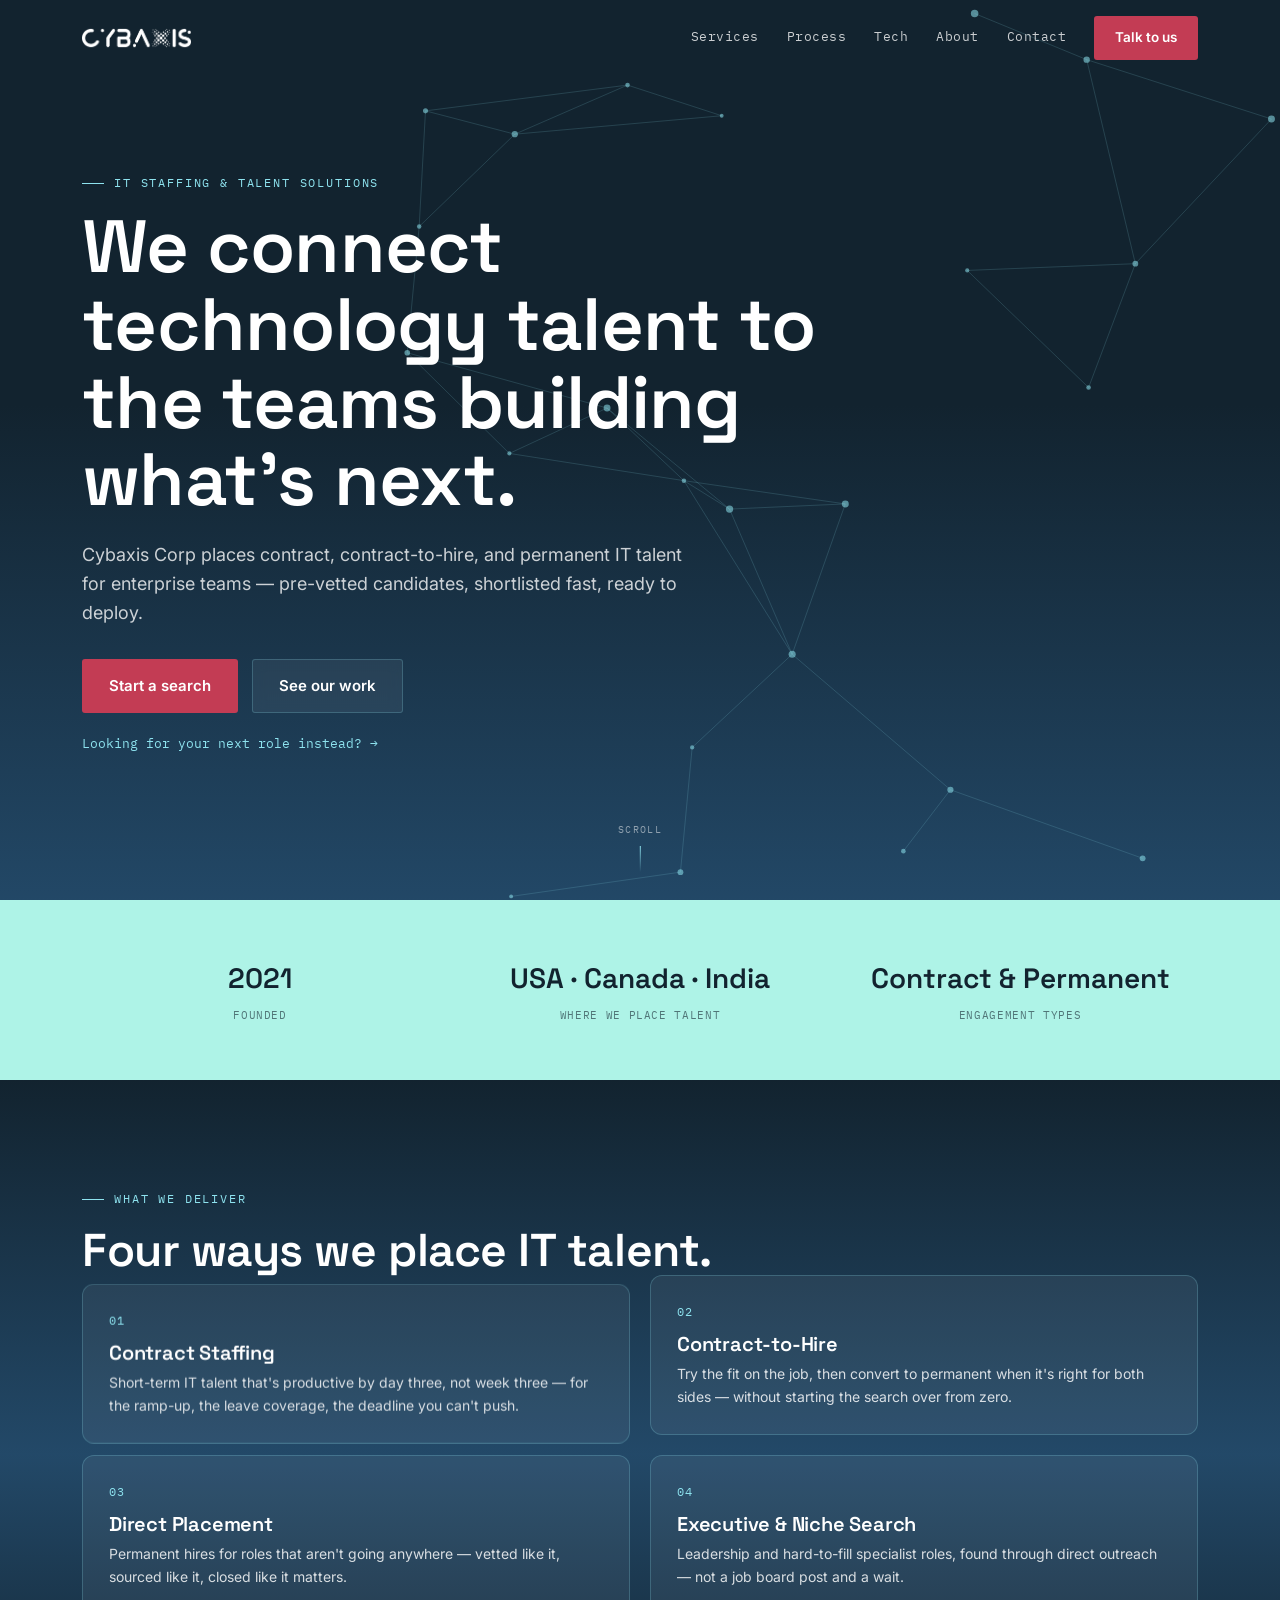
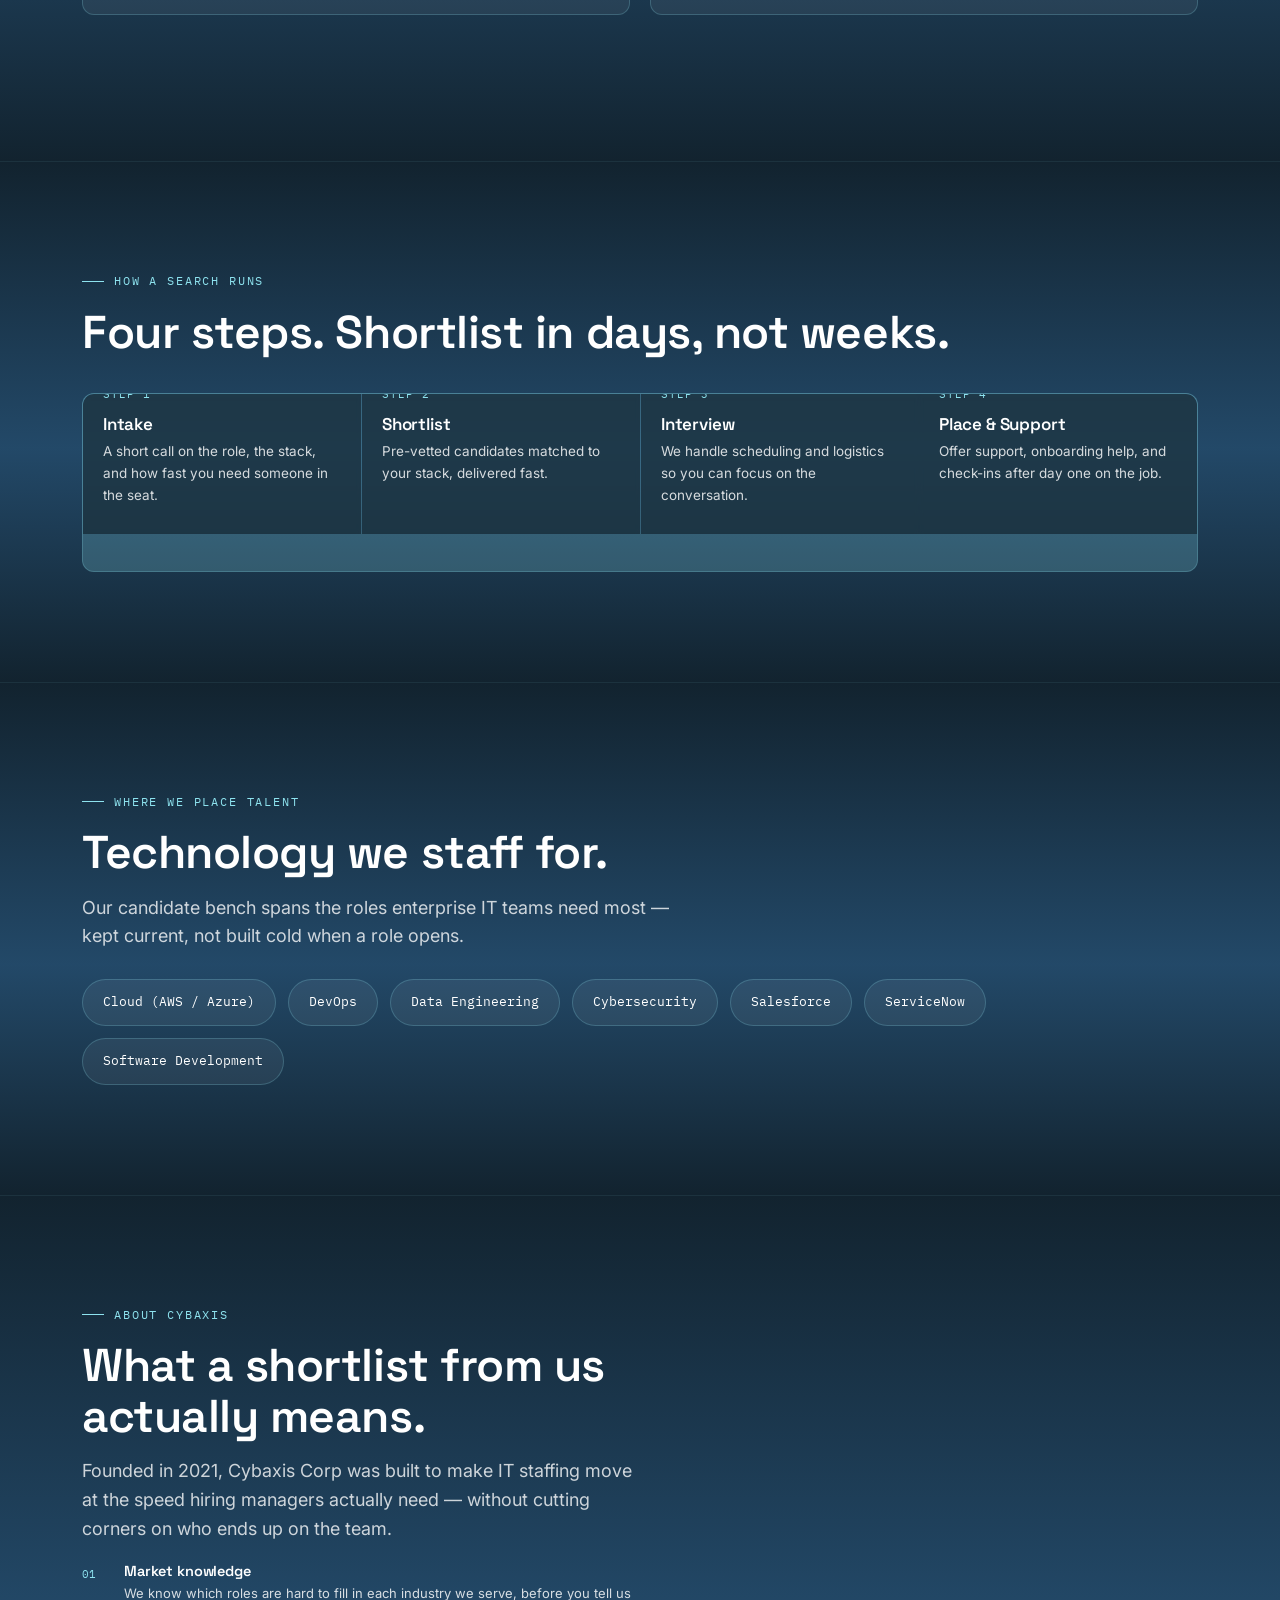
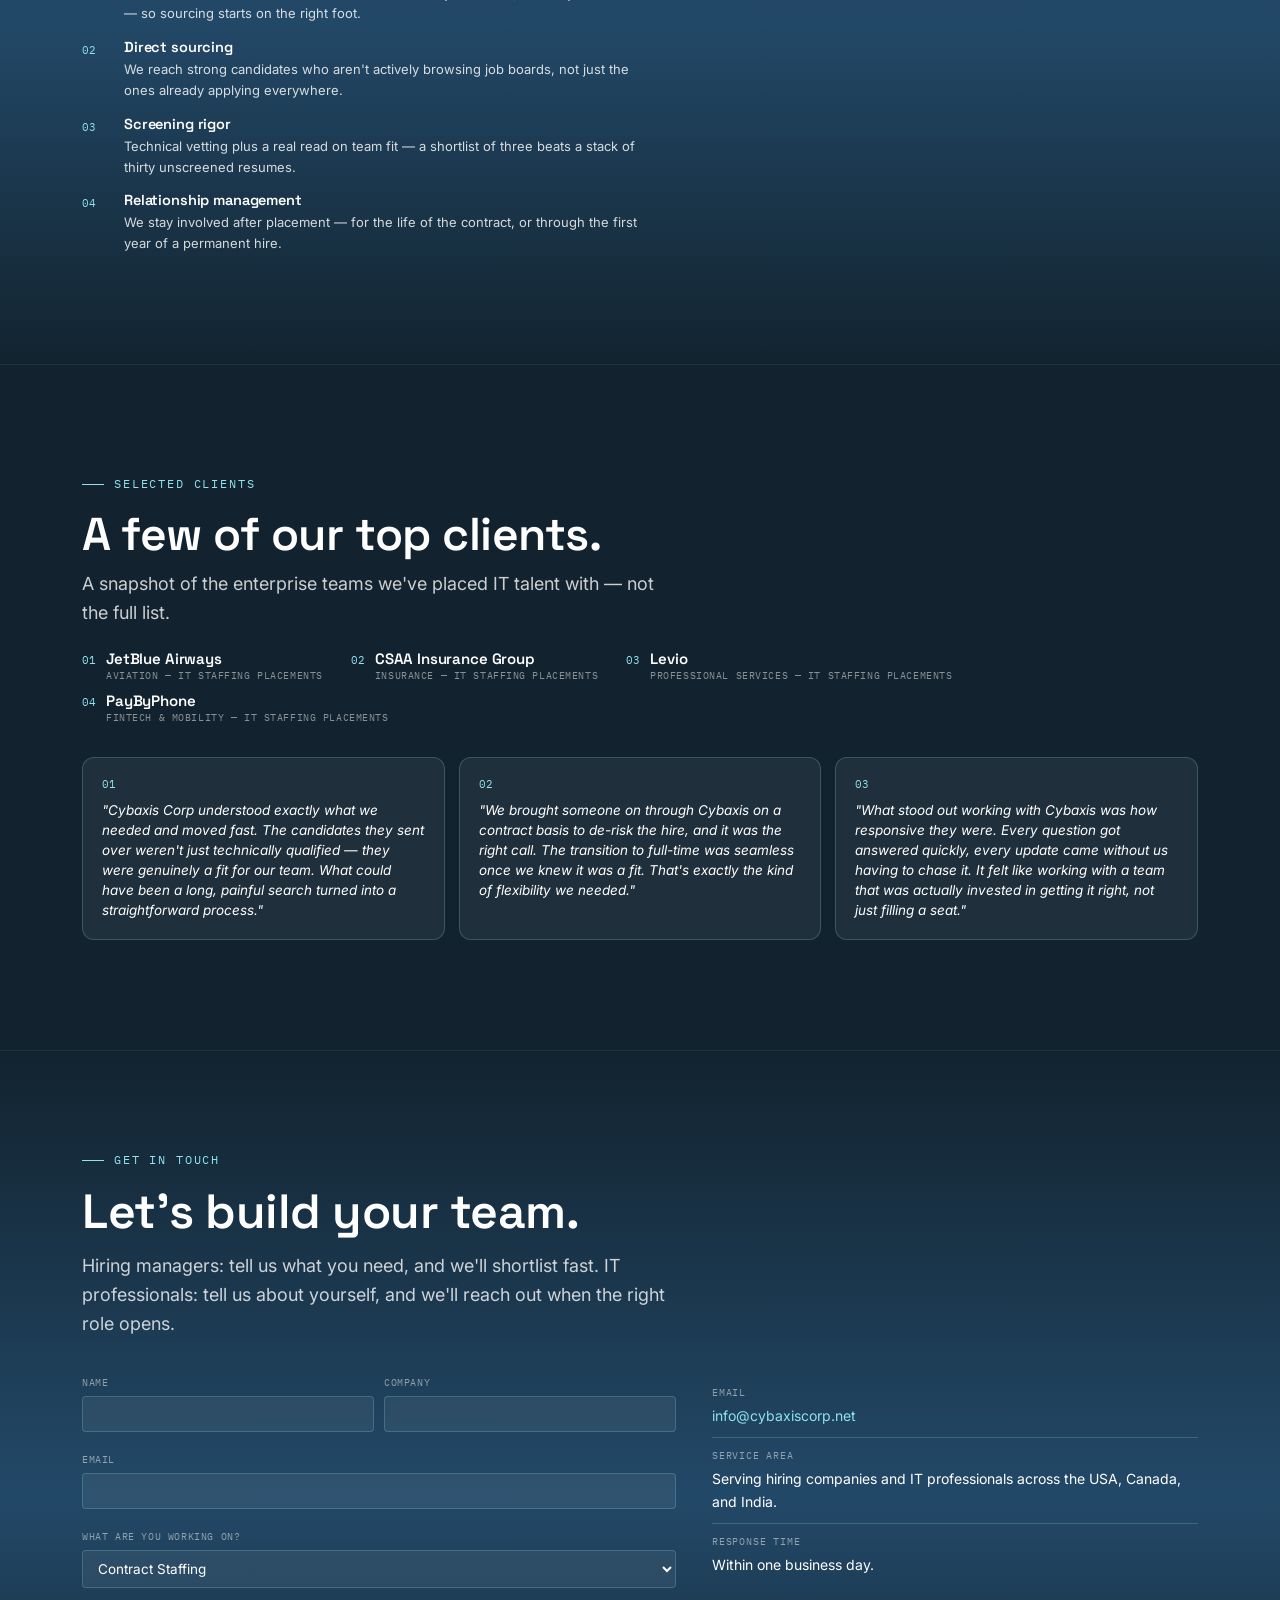
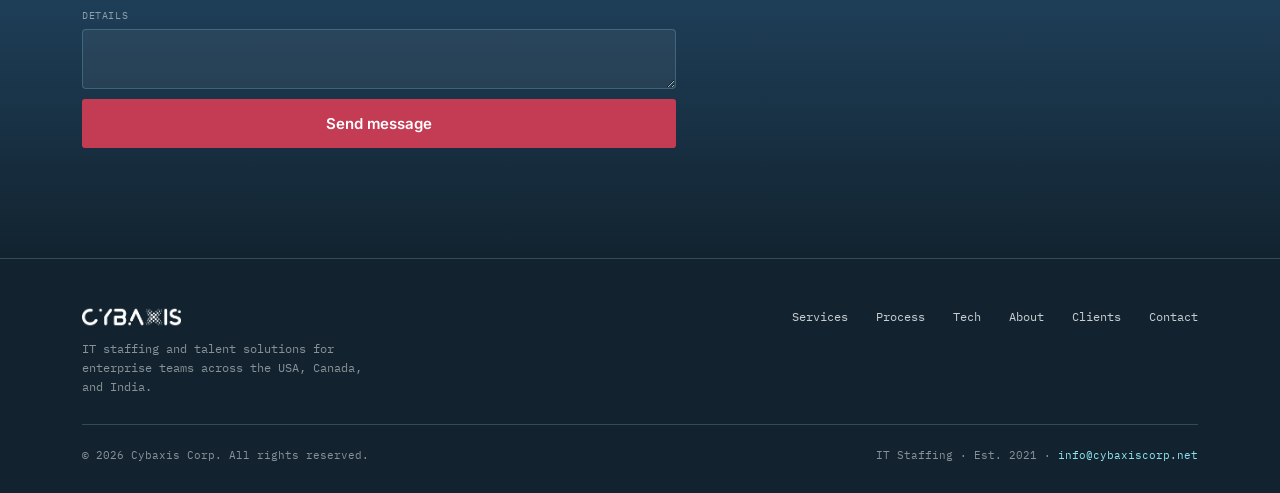
==== commit 036d9dc4: "Redesign as parallax one-pager: new palette/type, talent-network hero, layered card rise - New desig" ====
--- a/index.html
+++ b/index.html
@@ -8,89 +8,92 @@
 <link rel="icon" type="image/png" href="assets/favicon-32.png">
 <link rel="icon" type="image/x-icon" href="assets/favicon.ico">
 <link rel="apple-touch-icon" href="assets/apple-touch-icon.png">
+<link rel="preconnect" href="https://fonts.googleapis.com">
+<link rel="preconnect" href="https://fonts.gstatic.com" crossorigin>
 <link rel="stylesheet" href="styles.css">
 </head>
 <body>
 
-<div class="dot-field d1" data-speed="0.09" data-tile="34"></div>
-<div class="dot-field d2" data-speed="-0.06" data-tile="54"></div>
-<div class="dot-field d3" data-speed="0.14" data-tile="22"></div>
-<div class="dot-field d4" data-speed="-0.18" data-tile="16"></div>
-<div class="grain"></div>
-
-<a href="#hero" class="fixed-logo">
-  <img src="assets/logo-color-web.png" alt="Cybaxis Corp" class="logo-color">
-  <img src="assets/logo-white-web.png" alt="Cybaxis Corp" class="logo-white">
-</a>
-
-<nav class="dot-nav" aria-label="Sections">
-  <a href="#hero" aria-label="Hero"></a>
-  <a href="#problem" aria-label="The problem"></a>
-  <a href="#deliver" aria-label="What we deliver"></a>
-  <a href="#how-we-work" aria-label="How we work"></a>
-  <a href="#technology" aria-label="Technology we staff"></a>
-  <a href="#industries" aria-label="Industries and clients"></a>
-  <a href="#why-numbers" aria-label="Why Cybaxis"></a>
-  <a href="#close" aria-label="Get in touch"></a>
+<nav class="site-nav" aria-label="Primary">
+  <div class="nav-wrap">
+    <a href="#hero" class="nav-logo"><img src="assets/logo-white-web.png" alt="Cybaxis Corp"></a>
+    <button class="nav-toggle" aria-label="Toggle menu" aria-expanded="false"></button>
+    <div class="nav-links">
+      <a href="#services">Services</a>
+      <a href="#process">Process</a>
+      <a href="#tech">Tech</a>
+      <a href="#about">About</a>
+      <a href="#contact">Contact</a>
+      <a href="#contact" class="btn btn-primary btn-sm">Talk to us</a>
+    </div>
+  </div>
 </nav>
 
-<div class="float-glass-card" aria-hidden="true">
-  <span class="fgc-status">Available</span>
-  <div class="fgc-role">Senior Cloud Engineer</div>
-  <div class="fgc-sub">Contract &middot; AWS / Azure</div>
-</div>
-
 <main>
 
-  <!-- 01 HERO -->
-  <section id="hero" class="scene scene-hero">
-    <div class="scene-image-bg" style="background-image:url('https://images.unsplash.com/photo-1690378820474-b468b8ee64d3?q=80&w=1600&auto=format&fit=crop');"></div>
-    <div class="wrap">
-      <div class="eyebrow">Cybaxis Corp — IT Staffing</div>
-      <h1>IT staffing, done fast, done right.</h1>
-      <p class="lede">Cybaxis Corp connects enterprise IT teams with contract, contract-to-hire, and permanent talent — pre-vetted candidates shortlisted fast for hiring managers, real opportunities for IT professionals ready for what's next.</p>
+  <!-- 01 HERO — talent network parallax -->
+  <section id="hero" class="section hero">
+    <div class="hero-image-bg" role="img" aria-label="Modern office building exterior"></div>
+    <div class="network-layer" aria-hidden="true">
+      <svg class="network-svg"></svg>
+    </div>
+    <div class="wrap hero-content">
+      <p class="eyebrow">IT Staffing &amp; Talent Solutions</p>
+      <h1>We connect technology talent to the teams building what's next.</h1>
+      <p class="lede">Cybaxis Corp places contract, contract-to-hire, and permanent IT talent for enterprise teams — pre-vetted candidates, shortlisted fast, ready to deploy.</p>
       <div class="hero-ctas">
-        <a href="#close" class="btn btn-primary">Request talent</a>
-        <a href="#deliver" class="btn btn-ghost">See what we do</a>
-      </div>
-      <a href="#close" class="hero-candidate-link">Looking for your next role instead? &rarr;</a>
+        <a href="#contact" class="btn btn-primary">Start a search</a>
+        <a href="#clients" class="btn btn-ghost">See our work</a>
+      </div>
+      <a href="#contact" class="hero-candidate-link">Looking for your next role instead? &rarr;</a>
     </div>
     <div class="scroll-cue"><span>Scroll</span><span class="stem"></span></div>
   </section>
 
-  <!-- 02 THE PROBLEM -->
-  <section id="problem" class="scene scene-problem">
-    <div class="wrap">
-      <p class="scrub-text">
-        An open seat doesn't just sit quietly — it slows the whole team around it.
-        <span class="pop">A wrong hire</span> costs more than the salary — it costs the time to notice, unwind, and start over.
-      </p>
-    </div>
-  </section>
-
-  <!-- 03 WHAT WE DELIVER -->
-  <section id="deliver" class="scene scene-deliver">
-    <div class="wrap">
-      <div class="eyebrow reveal">What we deliver</div>
+  <!-- 02 TRUST / STATS BAND -->
+  <section id="trust" class="trust-band" aria-label="Company facts">
+    <div class="wrap">
+      <div class="trust-grid">
+        <div class="trust-stat">
+          <div class="num"><span data-countup="2021">0</span></div>
+          <div class="lbl">Founded</div>
+        </div>
+        <div class="trust-stat">
+          <div class="num">USA &middot; Canada &middot; India</div>
+          <div class="lbl">Where we place talent</div>
+        </div>
+        <div class="trust-stat">
+          <div class="num">Contract &amp; Permanent</div>
+          <div class="lbl">Engagement types</div>
+        </div>
+      </div>
+    </div>
+  </section>
+
+  <!-- 03 SERVICES — image parallax bg -->
+  <section id="services" class="section">
+    <div class="section-bg" style="background-image:url('https://images.unsplash.com/photo-1758518731706-be5d5230e5a5?q=80&w=1800&auto=format&fit=crop');" role="img" aria-label="IT professionals collaborating"></div>
+    <div class="wrap">
+      <p class="eyebrow reveal">What We Deliver</p>
       <h2 class="reveal">Four ways we place IT talent.</h2>
-      <div class="deliver-grid">
-        <div class="deliver-card reveal">
-          <div class="deliver-idx">01</div>
+      <div class="card-grid">
+        <div class="rise-card">
+          <div class="idx">01</div>
           <h3>Contract Staffing</h3>
           <p>Short-term IT talent that's productive by day three, not week three — for the ramp-up, the leave coverage, the deadline you can't push.</p>
         </div>
-        <div class="deliver-card reveal">
-          <div class="deliver-idx">02</div>
+        <div class="rise-card">
+          <div class="idx">02</div>
           <h3>Contract-to-Hire</h3>
           <p>Try the fit on the job, then convert to permanent when it's right for both sides — without starting the search over from zero.</p>
         </div>
-        <div class="deliver-card reveal">
-          <div class="deliver-idx">03</div>
+        <div class="rise-card">
+          <div class="idx">03</div>
           <h3>Direct Placement</h3>
           <p>Permanent hires for roles that aren't going anywhere — vetted like it, sourced like it, closed like it matters.</p>
         </div>
-        <div class="deliver-card reveal">
-          <div class="deliver-idx">04</div>
+        <div class="rise-card">
+          <div class="idx">04</div>
           <h3>Executive &amp; Niche Search</h3>
           <p>Leadership and hard-to-fill specialist roles, found through direct outreach — not a job board post and a wait.</p>
         </div>
@@ -98,11 +101,11 @@
     </div>
   </section>
 
-  <!-- 04 HOW WE WORK -->
-  <section id="how-we-work" class="scene">
-    <div class="scene-image-bg" style="background-image:url('https://images.unsplash.com/photo-1758870973151-a5b0a7a63e5f?q=80&w=1600&auto=format&fit=crop');"></div>
-    <div class="wrap">
-      <div class="eyebrow reveal">How a search runs</div>
+  <!-- 04 PROCESS — image parallax bg, layered-card rise -->
+  <section id="process" class="section">
+    <div class="section-bg" style="background-image:url('https://images.unsplash.com/photo-1542744173-8e7e53415bb0?q=80&w=1800&auto=format&fit=crop');" role="img" aria-label="Consulting team in a meeting"></div>
+    <div class="wrap">
+      <p class="eyebrow reveal">How a search runs</p>
       <h2 class="reveal">Four steps. Shortlist in days, not weeks.</h2>
       <div class="process-grid">
         <div class="process-step">
@@ -129,12 +132,13 @@
     </div>
   </section>
 
-  <!-- 05 TECHNOLOGY WE STAFF -->
-  <section id="technology" class="scene light-scene">
-    <div class="wrap">
-      <div class="eyebrow reveal">Where we place talent</div>
+  <!-- 05 TECH STACK BAND — code image bg -->
+  <section id="tech" class="section tech-section">
+    <div class="section-bg" style="background-image:url('https://images.unsplash.com/photo-1754039984985-ef607d80113a?q=80&w=1800&auto=format&fit=crop');" role="img" aria-label="Close-up of code on a screen"></div>
+    <div class="wrap">
+      <p class="eyebrow reveal">Where we place talent</p>
       <h2 class="reveal">Technology we staff for.</h2>
-      <p class="lede reveal" style="margin-top:16px;">Our candidate bench spans the roles enterprise IT teams need most — kept current, not built cold when a role opens.</p>
+      <p class="lede reveal">Our candidate bench spans the roles enterprise IT teams need most — kept current, not built cold when a role opens.</p>
       <div class="pill-grid">
         <div class="pill">Cloud (AWS / Azure)</div>
         <div class="pill">DevOps</div>
@@ -147,12 +151,54 @@
     </div>
   </section>
 
-  <!-- 06 INDUSTRIES / CLIENTS -->
-  <section id="industries" class="scene">
-    <div class="wrap">
-      <div class="eyebrow reveal">Selected clients</div>
+  <!-- 06 ABOUT / CULTURE — team image bg -->
+  <section id="about" class="section">
+    <div class="section-bg" style="background-image:url('https://images.unsplash.com/photo-1758873269276-9518d0cb4a0b?q=80&w=1800&auto=format&fit=crop');" role="img" aria-label="Team culture and collaboration"></div>
+    <div class="wrap about-grid">
+      <div>
+        <p class="eyebrow reveal">About Cybaxis</p>
+        <h2 class="reveal">What a shortlist from us actually means.</h2>
+        <p class="lede reveal" style="margin-top:16px;">Founded in 2021, Cybaxis Corp was built to make IT staffing move at the speed hiring managers actually need — without cutting corners on who ends up on the team.</p>
+        <div class="about-list reveal">
+          <div class="about-item">
+            <div class="n">01</div>
+            <div>
+              <h4>Market knowledge</h4>
+              <p>We know which roles are hard to fill in each industry we serve, before you tell us — so sourcing starts on the right foot.</p>
+            </div>
+          </div>
+          <div class="about-item">
+            <div class="n">02</div>
+            <div>
+              <h4>Direct sourcing</h4>
+              <p>We reach strong candidates who aren't actively browsing job boards, not just the ones already applying everywhere.</p>
+            </div>
+          </div>
+          <div class="about-item">
+            <div class="n">03</div>
+            <div>
+              <h4>Screening rigor</h4>
+              <p>Technical vetting plus a real read on team fit — a shortlist of three beats a stack of thirty unscreened resumes.</p>
+            </div>
+          </div>
+          <div class="about-item">
+            <div class="n">04</div>
+            <div>
+              <h4>Relationship management</h4>
+              <p>We stay involved after placement — for the life of the contract, or through the first year of a permanent hire.</p>
+            </div>
+          </div>
+        </div>
+      </div>
+    </div>
+  </section>
+
+  <!-- 07 CLIENTS & TESTIMONIALS -->
+  <section id="clients" class="section">
+    <div class="wrap">
+      <p class="eyebrow reveal">Selected clients</p>
       <h2 class="reveal">A few of our top clients.</h2>
-      <p class="lede reveal" style="margin-top:10px; margin-bottom:0;">A snapshot of the enterprise teams we've placed IT talent with — not the full list.</p>
+      <p class="lede reveal" style="margin-top:10px;">A snapshot of the enterprise teams we've placed IT talent with — not the full list.</p>
       <div class="industry-list">
         <div class="industry-row">
           <div class="n">01</div>
@@ -201,68 +247,13 @@
     </div>
   </section>
 
-  <!-- 07 WHY CYBAXIS + NUMBERS -->
-  <section id="why-numbers" class="scene">
-    <div class="wrap why-grid">
-      <div>
-        <div class="eyebrow reveal">Why Cybaxis</div>
-        <h2 class="reveal" style="margin-bottom:20px;">What a shortlist from us actually means.</h2>
-        <div class="why-list reveal">
-          <div class="why-item">
-            <div class="n">01</div>
-            <div>
-              <h4>Market knowledge</h4>
-              <p>We know which roles are hard to fill in each industry we serve, before you tell us — so sourcing starts on the right foot.</p>
-            </div>
-          </div>
-          <div class="why-item">
-            <div class="n">02</div>
-            <div>
-              <h4>Direct sourcing</h4>
-              <p>We reach strong candidates who aren't actively browsing job boards, not just the ones already applying everywhere.</p>
-            </div>
-          </div>
-          <div class="why-item">
-            <div class="n">03</div>
-            <div>
-              <h4>Screening rigor</h4>
-              <p>Technical vetting plus a real read on team fit — a shortlist of three beats a stack of thirty unscreened resumes.</p>
-            </div>
-          </div>
-          <div class="why-item">
-            <div class="n">04</div>
-            <div>
-              <h4>Relationship management</h4>
-              <p>We stay involved after placement — for the life of the contract, or through the first year of a permanent hire.</p>
-            </div>
-          </div>
-        </div>
-      </div>
-
-      <div class="stat-stack">
-        <div class="stat-block reveal">
-          <div class="num">USA, Canada &amp; India</div>
-          <div class="lbl">Where we place talent</div>
-        </div>
-        <div class="stat-block reveal">
-          <div class="num">Contract &amp; permanent</div>
-          <div class="lbl">Engagement types</div>
-        </div>
-        <div class="stat-block reveal">
-          <div class="num"><span data-countup="2021">0</span></div>
-          <div class="lbl">Cybaxis Corp founded</div>
-        </div>
-      </div>
-    </div>
-  </section>
-
-  <!-- 08 CLOSE -->
-  <section id="close" class="scene scene-close">
-    <div class="scene-image-bg" style="background-image:url('https://images.unsplash.com/photo-1758518730384-be3d205838e8?q=80&w=1600&auto=format&fit=crop');"></div>
+  <!-- 08 CTA BANNER + CONTACT -->
+  <section id="contact" class="section contact-section">
+    <div class="section-bg" style="background-image:url('https://images.unsplash.com/photo-1695668548342-c0c1ad479aee?q=80&w=1800&auto=format&fit=crop');" role="img" aria-label="Server infrastructure"></div>
     <div class="wrap">
       <div class="close-cta">
-        <div class="eyebrow reveal">Get in touch</div>
-        <h2 class="reveal">Have an open seat?<br>Looking for your next one?</h2>
+        <p class="eyebrow reveal">Get in touch</p>
+        <h2 class="reveal">Let's build your team.</h2>
         <p class="lede reveal">Hiring managers: tell us what you need, and we'll shortlist fast. IT professionals: tell us about yourself, and we'll reach out when the right role opens.</p>
       </div>
 
@@ -318,15 +309,34 @@
           </div>
         </div>
       </div>
-
-      <div class="close-bottom">
-        <span>&copy; 2026 Cybaxis Corp. All rights reserved.</span>
-        <span>IT Staffing &middot; Est. 2021</span>
-      </div>
     </div>
   </section>
 
 </main>
+
+<!-- 09 FOOTER -->
+<footer class="site-footer">
+  <div class="wrap">
+    <div class="footer-top">
+      <div>
+        <a href="#hero" class="footer-logo"><img src="assets/logo-white-web.png" alt="Cybaxis Corp"></a>
+        <p class="footer-tagline">IT staffing and talent solutions for enterprise teams across the USA, Canada, and India.</p>
+      </div>
+      <nav class="footer-nav" aria-label="Footer">
+        <a href="#services">Services</a>
+        <a href="#process">Process</a>
+        <a href="#tech">Tech</a>
+        <a href="#about">About</a>
+        <a href="#clients">Clients</a>
+        <a href="#contact">Contact</a>
+      </nav>
+    </div>
+    <div class="footer-bottom">
+      <span>&copy; 2026 Cybaxis Corp. All rights reserved.</span>
+      <span>IT Staffing &middot; Est. 2021 &middot; <a href="mailto:info@cybaxiscorp.net">info@cybaxiscorp.net</a></span>
+    </div>
+  </div>
+</footer>
 
 <script src="script.js"></script>
 </body>
--- a/styles.css
+++ b/styles.css
@@ -1,28 +1,25 @@
 /* ===========================================================
-   CYBAXIS CORP — full-screen snap-scroll redesign
-   Dark-first palette + glass. Fraunces display / Inter body /
-   IBM Plex Mono labels. Signature motifs: dot-matrix parallax
-   field and a persistent floating glass placement card.
-
-   Contrast rules (verified against WCAG AA, see build notes):
-   - crimson/teal FAIL as text on ink-base at any size (1.6-1.7:1)
-     -> never used as text color on dark sections. Solid fills +
-     decorative accents only. cyan-light carries the accent-text
-     role on dark backgrounds instead (5.99:1).
-   - teal/crimson on mint only clear the *large-text* AA threshold
-     (4.1-4.28:1) -> restricted to big display numbers/headings on
-     the mint section, never small eyebrow/label/body text there.
-   - white body text on dark sections kept at opacity >=0.7
-     (0.6 and below fail AA).
+   CYBAXIS CORP — parallax one-pager redesign
+   Palette: crimson / navy / void / teal / cyan / mint
+   Type: Space Grotesk (display) / Inter (body) / IBM Plex Mono (utility)
+   Signature element: drifting talent-network (nodes + lines) in the
+   hero, parallaxing by depth. Secondary sections use fixed-attachment
+   image parallax with a palette gradient overlay. Service/process
+   cards rise at slightly different speeds as their section scrolls
+   into view. All motion respects prefers-reduced-motion.
+
+   Images: Unsplash License (free to use, no attribution required).
+   Sourced from images.unsplash.com per the design brief.
 =========================================================== */
 
-@import url('https://fonts.googleapis.com/css2?family=Fraunces:ital,opsz,wght@0,9..144,400;0,9..144,500;0,9..144,600;0,9..144,700;1,9..144,500&family=Inter:wght@400;500;600;700&family=IBM+Plex+Mono:wght@400;500&display=swap');
+@import url('https://fonts.googleapis.com/css2?family=Space+Grotesk:wght@400;500;600;700&family=Inter:wght@400;500;600;700&family=IBM+Plex+Mono:wght@400;500&display=swap');
 
 :root {
   --crimson: #C33C54;
-  --ink-base: #254E70;
+  --navy: #254E70;
+  --void: #12232f;
   --teal: #37718E;
-  --cyan-light: #8EE3EF;
+  --cyan: #8EE3EF;
   --mint: #AEF3E7;
 
   --white-body: rgba(255, 255, 255, 0.82);
@@ -33,22 +30,19 @@
   --glass-border: rgba(142, 227, 239, 0.22);
 
   --max: 1180px;
-  --serif: 'Fraunces', Georgia, serif;
+  --display: 'Space Grotesk', 'Inter', sans-serif;
   --sans: 'Inter', -apple-system, BlinkMacSystemFont, sans-serif;
   --mono: 'IBM Plex Mono', 'SF Mono', monospace;
 }
 
 * { box-sizing: border-box; margin: 0; padding: 0; }
 
-html {
-  scroll-behavior: smooth;
-  scroll-snap-type: y mandatory;
-}
+html { scroll-behavior: smooth; }
 
 body {
   font-family: var(--sans);
   color: var(--white-body);
-  background: var(--ink-base);
+  background: var(--void);
   line-height: 1.6;
   -webkit-font-smoothing: antialiased;
   overflow-x: hidden;
@@ -65,7 +59,7 @@
 }
 
 h1, h2, h3, h4 {
-  font-family: var(--serif);
+  font-family: var(--display);
   font-weight: 600;
   line-height: 1.1;
   color: #fff;
@@ -82,13 +76,15 @@
   font-size: 11.5px;
   letter-spacing: 0.16em;
   text-transform: uppercase;
-  color: var(--cyan-light);
+  color: var(--cyan);
   display: flex;
   align-items: center;
   gap: 10px;
   margin-bottom: 16px;
 }
-.eyebrow::before { content: ""; width: 22px; height: 1px; background: var(--cyan-light); }
+.eyebrow::before { content: ""; width: 22px; height: 1px; background: var(--cyan); }
+
+.lede { font-size: 18px; color: var(--white-lede); max-width: 600px; line-height: 1.6; }
 
 /* ---------- Buttons ---------- */
 .btn {
@@ -107,233 +103,180 @@
 .btn-primary { background: var(--crimson); color: #fff; }
 .btn-primary:hover { transform: translateY(-2px); box-shadow: 0 12px 24px -10px rgba(195, 60, 84, 0.5); }
 .btn-ghost { border-color: var(--glass-border); color: #fff; background: var(--glass-fill); backdrop-filter: blur(6px); }
-.btn-ghost:hover { border-color: var(--cyan-light); }
-
-/* ---------- Fixed logo ---------- */
-.fixed-logo {
+.btn-ghost:hover { border-color: var(--cyan); }
+.btn-sm { padding: 10px 20px; font-size: 13.5px; }
+
+.btn:focus-visible, a:focus-visible, input:focus-visible, textarea:focus-visible, select:focus-visible, button:focus-visible {
+  outline: 2px solid var(--cyan);
+  outline-offset: 2px;
+}
+
+/* ---------- Sticky nav ---------- */
+.site-nav {
   position: fixed;
-  top: 24px;
-  left: 28px;
-  z-index: 200;
-  height: 20px;
-  width: 100px;
-}
-.fixed-logo img { position: absolute; top: 0; left: 0; height: 100%; width: auto; transition: opacity 0.3s ease; }
-.fixed-logo .logo-color { opacity: 0; }
-.fixed-logo .logo-white { opacity: 1; }
-.fixed-logo.on-light .logo-color { opacity: 1; }
-.fixed-logo.on-light .logo-white { opacity: 0; }
-
-/* ---------- Dot navigation (right edge, one dot per section) ---------- */
-.dot-nav {
-  position: fixed;
-  right: 26px;
-  top: 50%;
-  transform: translateY(-50%);
-  z-index: 200;
-  display: flex;
+  top: 0;
+  left: 0;
+  right: 0;
+  z-index: 300;
+  background: transparent;
+  border-bottom: 1px solid transparent;
+  transition: background 0.3s ease, border-color 0.3s ease, backdrop-filter 0.3s ease;
+}
+.site-nav.scrolled {
+  background: rgba(18, 35, 47, 0.92);
+  border-bottom-color: var(--glass-border);
+  backdrop-filter: blur(10px);
+  -webkit-backdrop-filter: blur(10px);
+}
+.nav-wrap {
+  max-width: var(--max);
+  margin: 0 auto;
+  padding: 16px 32px;
+  display: flex;
+  align-items: center;
+  justify-content: space-between;
+}
+.nav-logo img { height: 22px; width: auto; }
+.nav-links { display: flex; align-items: center; gap: 28px; }
+.nav-links a:not(.btn) {
+  font-family: var(--mono);
+  font-size: 12.5px;
+  letter-spacing: 0.04em;
+  color: var(--white-lede);
+  border-bottom: 1px solid transparent;
+  padding-bottom: 2px;
+  transition: color 0.2s ease, border-color 0.2s ease;
+}
+.nav-links a:not(.btn):hover { color: var(--cyan); border-color: var(--cyan); }
+
+.nav-toggle {
+  display: none;
   flex-direction: column;
-  gap: 14px;
-}
-.dot-nav a {
-  width: 9px;
-  height: 9px;
-  border-radius: 50%;
-  border: 1px solid var(--glass-border);
+  justify-content: center;
+  gap: 5px;
+  width: 34px;
+  height: 34px;
   background: transparent;
-  transition: all 0.25s ease;
-}
-.dot-nav a.active {
-  width: 12px;
-  height: 12px;
-  background: var(--crimson);
-  border-color: var(--crimson);
-  box-shadow: 0 0 0 4px rgba(142, 227, 239, 0.18), 0 0 10px rgba(195, 60, 84, 0.6);
-}
-.dot-nav.on-light a { border-color: rgba(37, 78, 112, 0.3); }
-.dot-nav.on-light a.active { box-shadow: 0 0 0 4px rgba(37, 78, 112, 0.14), 0 0 10px rgba(195, 60, 84, 0.5); }
-
-@media (max-width: 780px) {
-  .dot-nav { right: 14px; gap: 11px; }
-  .dot-nav a { width: 7px; height: 7px; }
-  .dot-nav a.active { width: 10px; height: 10px; }
-  .fixed-logo { top: 18px; left: 18px; height: 16px; }
-}
-
-/* ---------- Dot-matrix parallax field ----------
-   Oversized by a buffer bigger than each layer's own tile size; JS
-   applies a translateY wrapped modulo the tile size, so a layer only
-   ever needs to cover the buffer zone, never the full scrolled
-   distance -- no edge/gap can appear at any scroll depth. */
-.dot-field {
-  position: fixed;
-  top: -80px; left: -80px; right: -80px; bottom: -80px;
-  z-index: 0;
-  pointer-events: none;
-  will-change: transform;
-}
-.dot-field.d1 {
-  background-image: radial-gradient(rgba(55, 113, 142, 0.9) 1.4px, transparent 1.6px);
-  background-size: 34px 34px;
-  opacity: 0.15;
-}
-.dot-field.d2 {
-  background-image: radial-gradient(rgba(142, 227, 239, 0.9) 1.6px, transparent 1.8px);
-  background-size: 54px 54px;
-  background-position: 20px 10px;
-  opacity: 0.25;
-}
-.dot-field.d3 {
-  background-image: radial-gradient(rgba(55, 113, 142, 1) 2px, transparent 2.2px);
-  background-size: 22px 22px;
-  background-position: 8px 30px;
-  opacity: 0.4;
-}
-.dot-field.d4 {
-  background-image: radial-gradient(rgba(142, 227, 239, 1) 1.3px, transparent 1.5px);
-  background-size: 16px 16px;
-  opacity: 0.6;
-}
-/* JS toggles this class on .dot-field elements while a light-scene
-   section is active, so the parallax dots stay visible-but-subtle
-   against --mint too instead of only being tuned for dark sections. */
-.dot-field.dimmed { opacity: 0.12; }
-
-/* ---------- Grain overlay ---------- */
-.grain {
-  position: fixed;
-  inset: 0;
+  border: none;
+  cursor: pointer;
+}
+.nav-toggle span, .nav-toggle::before, .nav-toggle::after {
+  content: "";
+  display: block;
+  width: 22px;
+  height: 2px;
+  background: #fff;
+  transition: transform 0.25s ease, opacity 0.25s ease;
+}
+.nav-toggle::before { margin-bottom: 5px; }
+.nav-toggle::after { margin-top: 5px; }
+.nav-toggle[aria-expanded="true"] span { opacity: 0; }
+.nav-toggle[aria-expanded="true"]::before { transform: translateY(7px) rotate(45deg); }
+.nav-toggle[aria-expanded="true"]::after { transform: translateY(-7px) rotate(-45deg); }
+
+@media (max-width: 860px) {
+  .nav-toggle { display: flex; }
+  .nav-links {
+    position: absolute;
+    top: 100%;
+    left: 0;
+    right: 0;
+    flex-direction: column;
+    align-items: flex-start;
+    gap: 4px;
+    background: var(--void);
+    border-bottom: 1px solid var(--glass-border);
+    padding: 10px 28px 20px;
+    display: none;
+  }
+  .nav-links.open { display: flex; }
+  .nav-links a:not(.btn) { padding: 10px 0; width: 100%; }
+  .nav-links .btn { margin-top: 8px; }
+}
+
+/* ---------- Section base ---------- */
+.section {
+  position: relative;
   z-index: 1;
-  pointer-events: none;
-  opacity: 0.04;
-  mix-blend-mode: overlay;
-  background-image: url("data:image/svg+xml,%3Csvg xmlns='http://www.w3.org/2000/svg' width='120' height='120'%3E%3Cfilter id='n'%3E%3CfeTurbulence type='fractalNoise' baseFrequency='0.9' numOctaves='2' stitchTiles='stitch'/%3E%3C/filter%3E%3Crect width='100%25' height='100%25' filter='url(%23n)'/%3E%3C/svg%3E");
-}
-
-/* ---------- Floating glass placement card ---------- */
-.float-glass-card {
-  position: fixed;
-  top: 96px;
-  right: 28px;
-  z-index: 60;
-  width: 196px;
-  background: var(--glass-fill);
-  border: 1px solid var(--glass-border);
-  backdrop-filter: blur(14px);
-  -webkit-backdrop-filter: blur(14px);
-  border-radius: 14px;
-  padding: 14px 16px;
-  box-shadow: 0 22px 44px -20px rgba(6, 22, 34, 0.6);
-  transform-style: preserve-3d;
-  will-change: transform;
-  pointer-events: none;
-  transform: perspective(900px) translateY(0) rotateY(0deg);
-}
-.fgc-status {
-  display: inline-flex;
-  align-items: center;
-  gap: 6px;
-  font-family: var(--mono);
-  font-size: 9.5px;
-  letter-spacing: 0.08em;
-  text-transform: uppercase;
-  color: var(--cyan-light);
-  margin-bottom: 9px;
-}
-.fgc-status::before { content: ""; width: 6px; height: 6px; border-radius: 50%; background: var(--cyan-light); box-shadow: 0 0 8px var(--cyan-light); }
-.fgc-role { font-family: var(--sans); font-weight: 600; font-size: 13px; color: #fff; margin-bottom: 3px; }
-.fgc-sub { font-family: var(--mono); font-size: 10px; color: var(--white-faint); }
-
-@media (prefers-reduced-motion: reduce) {
-  .float-glass-card { transform: none; }
-}
-@media (max-width: 780px) {
-  /* Mobile sections stack full-width with no clear margin the card can
-     avoid entirely, so make it noticeably more transparent and less
-     blurred here -- any unavoidable overlap (hero eyebrow, footer CTA)
-     stays legible underneath instead of being visually blocked. */
-  .float-glass-card {
-    width: 132px;
-    top: 70px;
-    right: 12px;
-    padding: 9px 11px;
-    background: rgba(142, 227, 239, 0.1);
-    border-color: rgba(142, 227, 239, 0.3);
-    backdrop-filter: blur(4px);
-    -webkit-backdrop-filter: blur(4px);
-    box-shadow: 0 10px 20px -14px rgba(6, 22, 34, 0.4);
-  }
-  .fgc-status { font-size: 8.5px; margin-bottom: 5px; }
-  .fgc-role { font-size: 11px; }
-  .fgc-sub { font-size: 9px; }
-}
-
-/* ---------- Section base: full-screen snap ---------- */
-.scene {
-  position: relative;
-  z-index: 2;
-  height: 100vh;
-  min-height: 100vh;
-  scroll-snap-align: start;
-  display: flex;
-  align-items: center;
+  padding: 110px 0;
+  background: var(--void);
   overflow: hidden;
-  padding: 90px 0 60px;
-  background: var(--ink-base);
-}
-.scene .wrap { width: 100%; }
-
-.scene.light-scene {
-  background: var(--mint);
-  color: var(--ink-base);
-}
-.scene.light-scene h2, .scene.light-scene h3, .scene.light-scene h4 { color: var(--ink-base); }
-.scene.light-scene p { color: rgba(37, 78, 112, 0.72); }
-.scene.light-scene .eyebrow { color: var(--ink-base); }
-.scene.light-scene .eyebrow::before { background: var(--ink-base); }
-
-.lede { font-size: 18px; color: var(--white-lede); max-width: 600px; line-height: 1.6; }
-.scene.light-scene .lede { color: rgba(37, 78, 112, 0.78); }
-
-/* image-backed scenes */
-.scene-image-bg {
+}
+.section + .section { border-top: 1px solid rgba(142, 227, 239, 0.08); }
+
+/* ---------- Fixed-attachment image parallax ---------- */
+.section-bg {
   position: absolute;
   inset: 0;
   z-index: -1;
   background-size: cover;
   background-position: center;
-}
-.scene-image-bg::after {
+  background-attachment: scroll;
+}
+@media (min-width: 769px) {
+  .section-bg { background-attachment: fixed; }
+}
+.section-bg::after {
   content: "";
   position: absolute;
   inset: 0;
-  background: linear-gradient(180deg, rgba(6, 22, 34, 0.82) 0%, rgba(37, 78, 112, 0.86) 55%, rgba(6, 22, 34, 0.92) 100%);
-}
-
-@media (max-width: 700px) {
-  html { scroll-snap-type: none; }
-  .scene { scroll-snap-align: none; height: auto; min-height: 100vh; padding: 100px 0 60px; }
-}
-
-/* ---------- 01 Hero ---------- */
-.scene-hero h1 {
-  font-size: clamp(38px, 6.4vw, 76px);
+  background: linear-gradient(180deg, rgba(18, 35, 47, 0.9) 0%, rgba(37, 78, 112, 0.88) 55%, rgba(18, 35, 47, 0.94) 100%);
+}
+
+@media (prefers-reduced-motion: reduce) {
+  .section-bg { background-attachment: scroll; }
+}
+
+/* ---------- 01 Hero + talent network ---------- */
+.hero {
+  min-height: 100vh;
+  display: flex;
+  align-items: center;
+  padding-top: 140px;
+}
+.hero-image-bg {
+  position: absolute;
+  inset: 0;
+  z-index: -2;
+  background-image: url('https://images.unsplash.com/photo-1745015446589-7ee6f702d8c1?q=80&w=1800&auto=format&fit=crop');
+  background-size: cover;
+  background-position: center;
+}
+.hero-image-bg::after {
+  content: "";
+  position: absolute;
+  inset: 0;
+  background: linear-gradient(180deg, rgba(18, 35, 47, 0.94) 0%, rgba(18, 35, 47, 0.88) 45%, rgba(37, 78, 112, 0.85) 100%);
+}
+.network-layer {
+  position: absolute;
+  inset: 0;
+  z-index: -1;
+  pointer-events: none;
+}
+.network-svg { width: 100%; height: 100%; display: block; }
+.net-node { fill: var(--cyan); opacity: 0.55; }
+.net-line { stroke: var(--cyan); stroke-width: 1; opacity: 0.16; }
+
+.hero-content { position: relative; z-index: 1; }
+.hero h1 {
+  font-size: clamp(38px, 6.2vw, 74px);
   line-height: 1.05;
   margin-bottom: 22px;
   max-width: 820px;
 }
-.scene-hero .lede { margin-bottom: 32px; }
+.hero .lede { margin-bottom: 32px; }
 .hero-ctas { display: flex; gap: 14px; flex-wrap: wrap; }
 .hero-candidate-link {
   display: inline-flex;
   margin-top: 20px;
   font-family: var(--mono);
   font-size: 12.5px;
-  color: var(--cyan-light);
+  color: var(--cyan);
   border-bottom: 1px solid transparent;
   transition: border-color 0.2s ease;
 }
-.hero-candidate-link:hover { border-color: var(--cyan-light); }
+.hero-candidate-link:hover { border-color: var(--cyan); }
 
 .scroll-cue {
   position: absolute;
@@ -349,43 +292,50 @@
   letter-spacing: 0.14em;
   text-transform: uppercase;
   color: var(--white-faint);
-}
-.scroll-cue .stem { width: 1px; height: 26px; background: linear-gradient(var(--cyan-light), transparent); animation: cue-pulse 1.8s ease-in-out infinite; }
+  z-index: 1;
+}
+.scroll-cue .stem { width: 1px; height: 26px; background: linear-gradient(var(--cyan), transparent); animation: cue-pulse 1.8s ease-in-out infinite; }
 @keyframes cue-pulse { 0%, 100% { opacity: 0.3; } 50% { opacity: 1; } }
 
-/* ---------- 02 The Problem ---------- */
-.scene-problem { justify-content: center; text-align: center; }
-.scrub-text {
-  max-width: 880px;
-  margin: 0 auto;
-  font-family: var(--serif);
-  font-size: clamp(24px, 3.6vw, 42px);
-  line-height: 1.35;
-  font-weight: 500;
-  color: #fff;
-}
-.scrub-text .pop { color: var(--cyan-light); }
-
-/* ---------- 03 What We Deliver ---------- */
-.deliver-grid {
+/* ---------- 02 Trust / stats band ---------- */
+.trust-band { background: var(--mint); padding: 56px 0; }
+.trust-grid {
   display: grid;
-  grid-template-columns: 1fr 1fr;
-  gap: 20px;
-  margin-top: 32px;
-}
-.deliver-card {
+  grid-template-columns: repeat(3, 1fr);
+  gap: 24px;
+  text-align: center;
+}
+.trust-stat .num {
+  font-family: var(--display);
+  font-size: clamp(20px, 2.6vw, 28px);
+  font-weight: 600;
+  color: var(--void);
+}
+.trust-stat .lbl {
+  font-family: var(--mono);
+  font-size: 11px;
+  letter-spacing: 0.06em;
+  text-transform: uppercase;
+  color: rgba(18, 35, 47, 0.6);
+  margin-top: 6px;
+}
+@media (max-width: 700px) { .trust-grid { grid-template-columns: 1fr; gap: 28px; } }
+
+/* ---------- Card grid + layered rise ---------- */
+.card-grid { display: grid; grid-template-columns: 1fr 1fr; gap: 20px; margin-top: 36px; }
+.rise-card {
   background: var(--glass-fill);
   border: 1px solid var(--glass-border);
   border-radius: 12px;
-  padding: 22px 24px;
-}
-.deliver-idx { font-family: var(--mono); font-size: 12px; color: var(--cyan-light); letter-spacing: 0.08em; margin-bottom: 10px; }
-.deliver-card h3 { font-size: 20px; margin-bottom: 8px; }
-.deliver-card p { font-size: 14px; }
-
-@media (max-width: 900px) { .deliver-grid { grid-template-columns: 1fr; gap: 14px; } }
-
-/* ---------- 04 How We Work ---------- */
+  padding: 26px 26px;
+  will-change: transform;
+}
+.rise-card .idx { font-family: var(--mono); font-size: 12px; color: var(--cyan); letter-spacing: 0.08em; margin-bottom: 12px; }
+.rise-card h3 { font-size: 20px; margin-bottom: 8px; }
+.rise-card p { font-size: 14px; }
+@media (max-width: 900px) { .card-grid { grid-template-columns: 1fr; gap: 14px; } }
+
+/* ---------- 04 Process ---------- */
 .process-grid {
   display: grid;
   grid-template-columns: repeat(4, 1fr);
@@ -394,35 +344,49 @@
   border: 1px solid var(--glass-border);
   border-radius: 12px;
   overflow: hidden;
-  margin-top: 32px;
-}
-.process-step { background: rgba(6, 22, 34, 0.55); padding: 26px 20px; backdrop-filter: blur(2px); }
-.process-step .phase { font-family: var(--mono); font-size: 10.5px; color: var(--cyan-light); letter-spacing: 0.1em; text-transform: uppercase; margin-bottom: 12px; }
+  margin-top: 36px;
+}
+.process-step {
+  background: rgba(18, 35, 47, 0.68);
+  padding: 28px 20px;
+  backdrop-filter: blur(2px);
+  will-change: transform;
+}
+.process-step .phase { font-family: var(--mono); font-size: 10.5px; color: var(--cyan); letter-spacing: 0.1em; text-transform: uppercase; margin-bottom: 12px; }
 .process-step h4 { margin-bottom: 8px; }
 .process-step p { font-size: 13.5px; }
-
 @media (max-width: 900px) { .process-grid { grid-template-columns: 1fr 1fr; } }
 @media (max-width: 560px) { .process-grid { grid-template-columns: 1fr; } }
 
-/* ---------- 05 Technology pills (light-scene) ---------- */
+/* ---------- 05 Tech stack band ---------- */
+.tech-section .lede { margin-top: 16px; }
 .pill-grid { display: flex; flex-wrap: wrap; gap: 12px; margin-top: 28px; }
 .pill {
   font-family: var(--mono);
   font-size: 13px;
   padding: 12px 20px;
   border-radius: 999px;
-  border: 1px solid rgba(37, 78, 112, 0.18);
-  background: #fff;
-  color: var(--ink-base);
+  border: 1px solid var(--glass-border);
+  background: var(--glass-fill);
+  color: #fff;
   opacity: 0;
   transform: translateY(12px);
   transition: opacity 0.5s ease, transform 0.5s ease, border-color 0.2s ease;
 }
 .pill.in-view { opacity: 1; transform: translateY(0); }
-.pill:hover { border-color: var(--teal); }
-
-/* ---------- 06 Industries + testimonials ---------- */
-.industry-list { display: flex; flex-wrap: wrap; gap: 10px 28px; margin-top: 16px; }
+.pill:hover { border-color: var(--cyan); }
+
+/* ---------- 06 About / culture ---------- */
+.about-grid { display: grid; grid-template-columns: 1.1fr 1fr; gap: 44px; align-items: start; }
+.about-list { display: flex; flex-direction: column; gap: 16px; margin-top: 20px; }
+.about-item { display: grid; grid-template-columns: 30px 1fr; gap: 12px; }
+.about-item .n { font-family: var(--mono); font-size: 11px; color: var(--cyan); padding-top: 2px; }
+.about-item h4 { font-size: 14.5px; margin-bottom: 3px; }
+.about-item p { font-size: 13px; }
+@media (max-width: 900px) { .about-grid { grid-template-columns: 1fr; gap: 24px; } }
+
+/* ---------- 07 Clients + testimonials ---------- */
+.industry-list { display: flex; flex-wrap: wrap; gap: 10px 28px; margin-top: 24px; }
 .industry-row {
   display: flex;
   align-items: baseline;
@@ -432,51 +396,32 @@
   transition: opacity 0.5s ease, transform 0.5s ease;
 }
 .industry-row.in-view { opacity: 1; transform: translateY(0); }
-.industry-row .n { font-family: var(--mono); font-size: 11px; color: var(--cyan-light); }
+.industry-row .n { font-family: var(--mono); font-size: 11px; color: var(--cyan); }
 .industry-row h4 { font-size: 15px; }
 .industry-row .sector { font-family: var(--mono); font-size: 9.5px; color: var(--white-faint); text-transform: uppercase; letter-spacing: 0.06em; }
 
-.testimonial-grid { display: grid; grid-template-columns: repeat(3, 1fr); gap: 14px; margin-top: 22px; }
+.testimonial-grid { display: grid; grid-template-columns: repeat(3, 1fr); gap: 14px; margin-top: 32px; }
 .glass-card {
   background: var(--glass-fill);
   border: 1px solid var(--glass-border);
   border-radius: 12px;
-  padding: 16px 17px;
-}
-.testimonial-n { font-family: var(--mono); font-size: 11px; color: var(--cyan-light); margin-bottom: 8px; }
-.glass-card blockquote { font-family: var(--serif); font-size: 13.5px; font-style: italic; line-height: 1.42; color: #fff; }
-
+  padding: 18px 19px;
+}
+.testimonial-n { font-family: var(--mono); font-size: 11px; color: var(--cyan); margin-bottom: 8px; }
+.glass-card blockquote { font-family: var(--sans); font-size: 13.5px; font-style: italic; line-height: 1.48; color: #fff; }
 @media (max-width: 900px) { .testimonial-grid { grid-template-columns: 1fr; } }
 
-/* ---------- 07 Why Cybaxis + numbers ---------- */
-.why-grid { display: grid; grid-template-columns: 1.2fr 1fr; gap: 44px; align-items: start; margin-top: 8px; }
-.why-list { display: flex; flex-direction: column; gap: 14px; }
-.why-item { display: grid; grid-template-columns: 30px 1fr; gap: 12px; }
-.why-item .n { font-family: var(--mono); font-size: 11px; color: var(--cyan-light); padding-top: 2px; }
-.why-item h4 { font-size: 14.5px; margin-bottom: 3px; }
-.why-item p { font-size: 12.5px; }
-
-.stat-stack { display: flex; flex-direction: column; gap: 20px; }
-.stat-block .num {
-  font-family: var(--serif);
-  font-size: clamp(24px, 3vw, 34px);
-  font-weight: 600;
-  color: #fff;
-}
-.stat-block .lbl { font-family: var(--mono); font-size: 11px; color: var(--white-faint); margin-top: 4px; }
-
-@media (max-width: 900px) { .why-grid { grid-template-columns: 1fr; gap: 24px; } }
-
-/* ---------- 08 Close ---------- */
+/* ---------- 08 CTA banner + contact ---------- */
+.contact-section { padding-top: 100px; }
 .close-cta h2 { font-size: clamp(30px, 4.4vw, 48px); max-width: 700px; margin-bottom: 14px; }
-.close-cta .lede { margin-bottom: 24px; }
+.close-cta .lede { margin-bottom: 36px; }
 .close-grid { display: grid; grid-template-columns: 1.1fr 0.9fr; gap: 36px; margin-top: 20px; }
 
 .close-contact .row { padding: 10px 0; border-bottom: 1px solid var(--glass-border); }
 .close-contact .row:last-child { border-bottom: none; }
 .close-contact .k { font-family: var(--mono); font-size: 10px; text-transform: uppercase; letter-spacing: 0.08em; color: var(--white-faint); margin-bottom: 4px; }
 .close-contact .v { font-size: 14px; color: #fff; }
-.close-contact .v a { color: var(--cyan-light); }
+.close-contact .v a { color: var(--cyan); }
 
 .formgrid { display: grid; grid-template-columns: 1fr 1fr; gap: 10px; }
 .field { display: flex; flex-direction: column; gap: 5px; margin-bottom: 10px; }
@@ -491,9 +436,9 @@
   background: var(--glass-fill);
   color: #fff;
 }
-.field select option { color: var(--ink-base); }
-.field input:focus, .field textarea:focus, .field select:focus { outline: 2px solid var(--cyan-light); outline-offset: 1px; }
-.field textarea { resize: vertical; min-height: 52px; }
+.field select option { color: var(--void); }
+.field input:focus, .field textarea:focus, .field select:focus { outline: 2px solid var(--cyan); outline-offset: 1px; }
+.field textarea { resize: vertical; min-height: 60px; }
 .field input::placeholder, .field textarea::placeholder { color: rgba(255, 255, 255, 0.35); }
 
 .form-msg { display: none; padding: 10px 12px; border-radius: 4px; font-size: 12.5px; margin-bottom: 10px; }
@@ -501,37 +446,61 @@
 .form-msg.success { background: rgba(142, 227, 239, 0.16); color: var(--mint); border: 1px solid rgba(142, 227, 239, 0.4); }
 .form-msg.error { background: rgba(195, 60, 84, 0.18); color: #ffb4c0; border: 1px solid rgba(195, 60, 84, 0.4); }
 
-.close-bottom {
-  /* Both lines stay left-anchored rather than spreading edge-to-edge --
-     the floating glass card travels down the right edge and reaches its
-     furthest point in this final section, so nothing here should sit
-     under its path on the right. */
-  display: flex;
-  gap: 20px;
-  margin-top: 20px;
-  padding-top: 14px;
-  border-top: 1px solid var(--glass-border);
-  font-family: var(--mono);
-  font-size: 11px;
-  color: var(--white-faint);
-  flex-wrap: wrap;
-}
-
 @media (max-width: 900px) {
   .close-grid { grid-template-columns: 1fr; gap: 24px; }
   .formgrid { grid-template-columns: 1fr; }
 }
 
+/* ---------- 09 Footer ---------- */
+.site-footer {
+  background: var(--void);
+  border-top: 1px solid var(--glass-border);
+  padding: 48px 0 28px;
+}
+.footer-top {
+  display: flex;
+  justify-content: space-between;
+  align-items: flex-start;
+  gap: 32px;
+  flex-wrap: wrap;
+  padding-bottom: 28px;
+  border-bottom: 1px solid var(--glass-border);
+}
+.footer-logo img { height: 20px; width: auto; margin-bottom: 12px; }
+.footer-tagline { font-family: var(--mono); font-size: 12px; color: var(--white-faint); max-width: 280px; }
+.footer-nav { display: flex; flex-wrap: wrap; gap: 20px 28px; }
+.footer-nav a { font-family: var(--mono); font-size: 12px; color: var(--white-lede); }
+.footer-nav a:hover { color: var(--cyan); }
+.footer-bottom {
+  display: flex;
+  justify-content: space-between;
+  flex-wrap: wrap;
+  gap: 12px;
+  margin-top: 22px;
+  font-family: var(--mono);
+  font-size: 11px;
+  color: var(--white-faint);
+}
+.footer-bottom a { color: var(--cyan); }
+
 /* ---------- Generic reveal-on-scroll ---------- */
 .reveal { opacity: 0; transform: translateY(18px); transition: opacity 0.6s ease, transform 0.6s ease; }
 .reveal.in-view { opacity: 1; transform: translateY(0); }
 
 @media (prefers-reduced-motion: reduce) {
   .reveal, .pill, .industry-row { transition: none; opacity: 1; transform: none; }
+  .rise-card, .process-step { transform: none !important; }
+  .net-node, .net-line { transform: none !important; }
+}
+
+@media (max-width: 700px) {
+  .section { padding: 76px 0; }
+  .hero { padding-top: 120px; }
 }
 
 @media (max-width: 600px) {
   .wrap { padding: 0 20px; }
   .hero-ctas { flex-direction: column; }
   .btn { width: 100%; justify-content: center; }
-}
+  .footer-bottom { flex-direction: column; }
+}
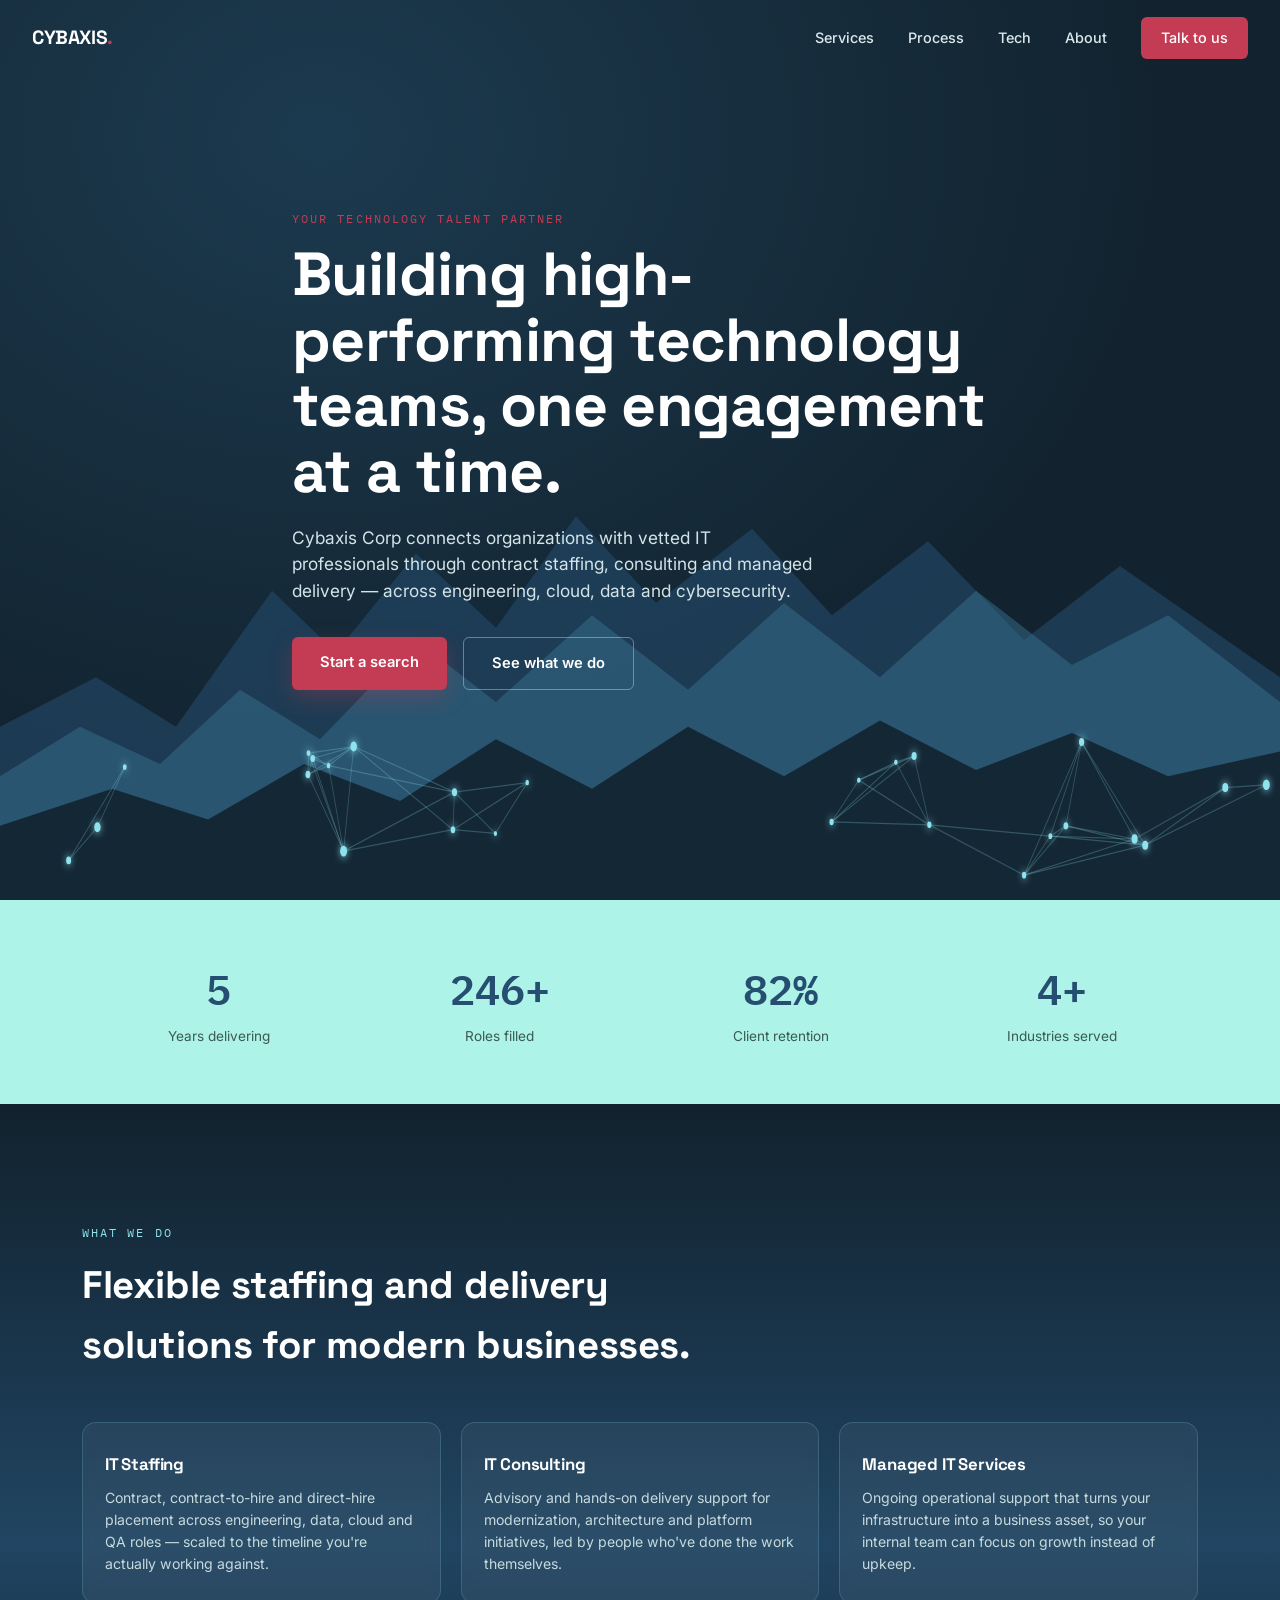
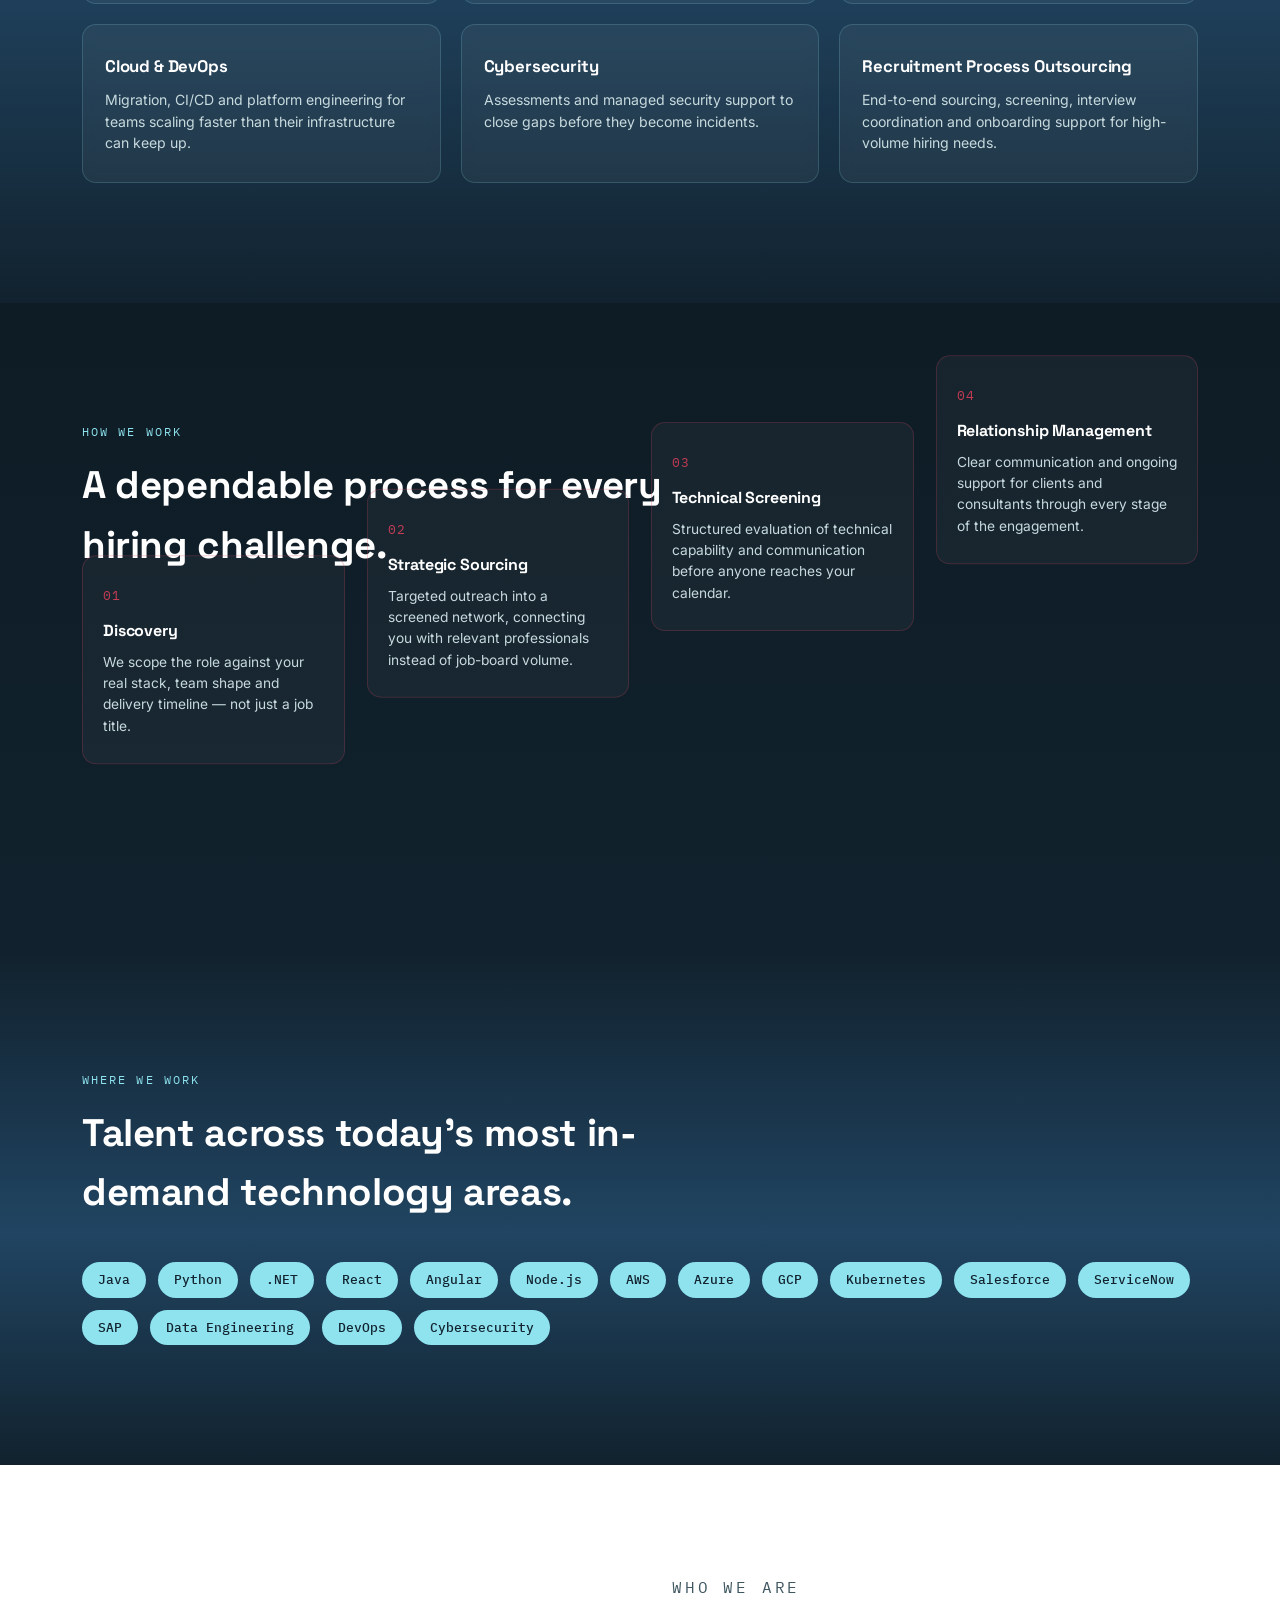
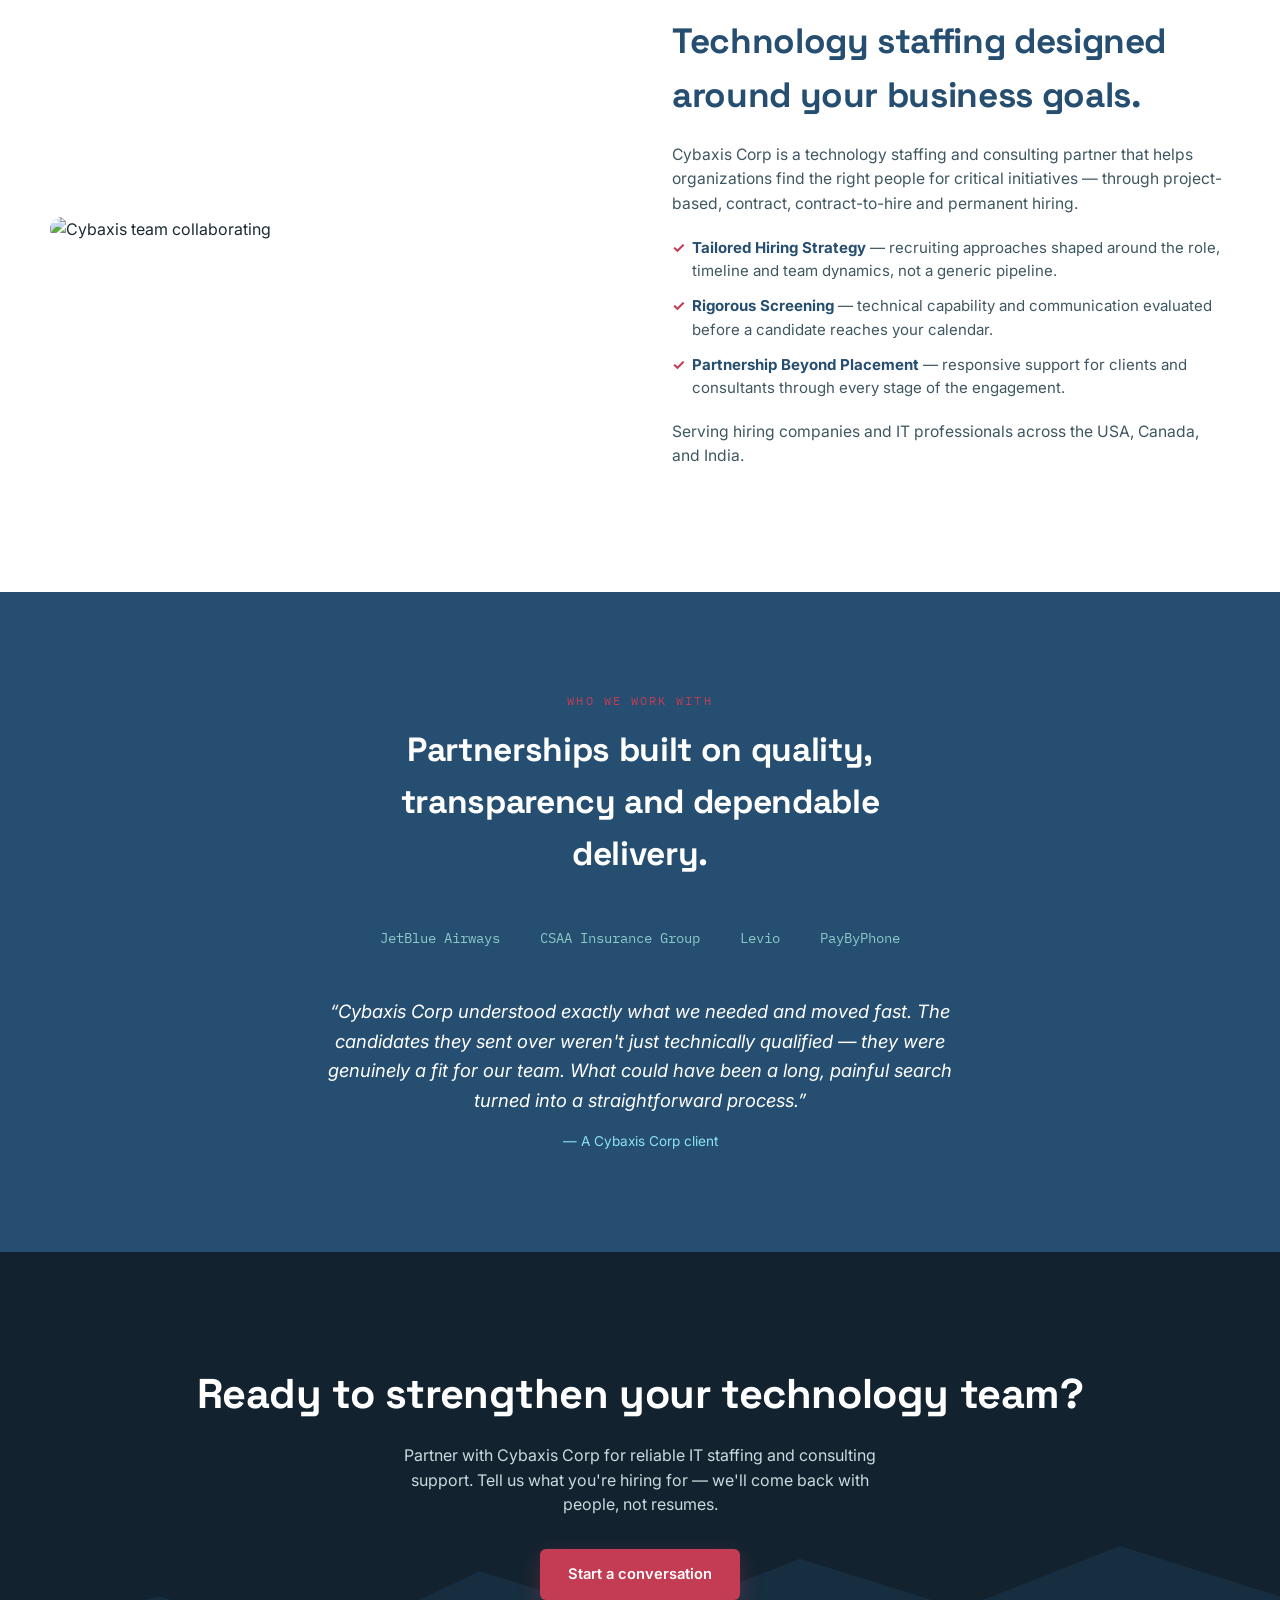
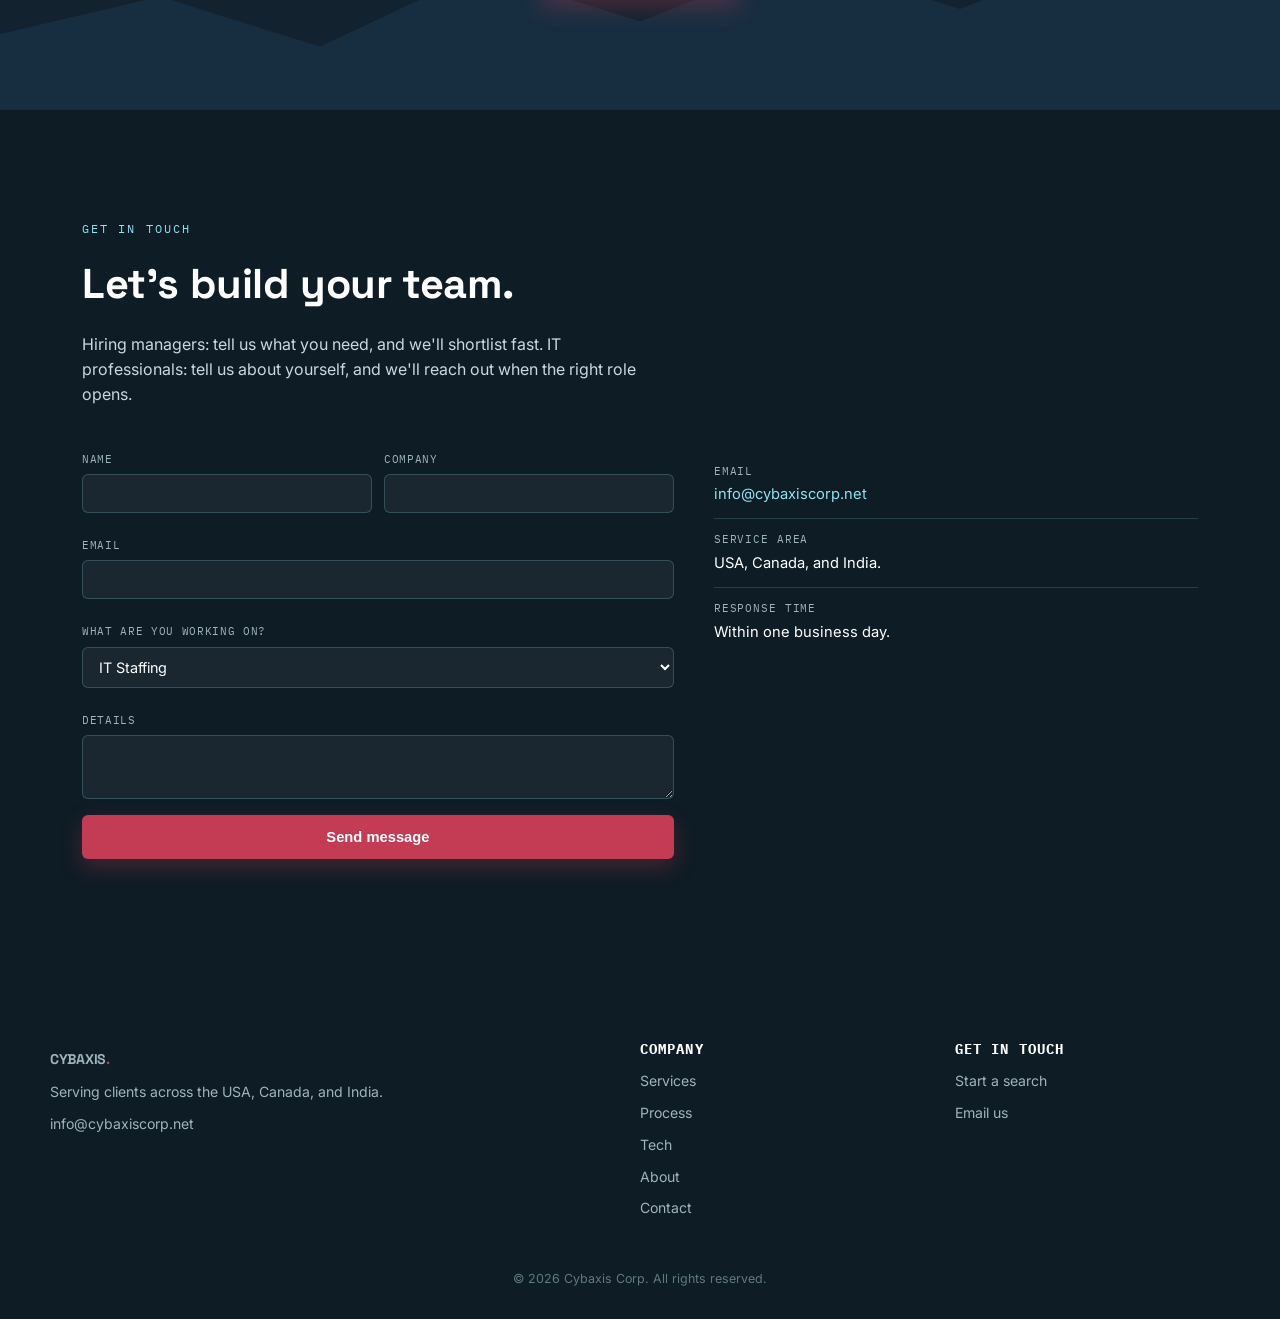
==== commit bf5d67e0: "Replace redesign with ridge/node-graph hero, real content in place of VERIFY placeholders - Swap in " ====
--- a/index.html
+++ b/index.html
@@ -3,339 +3,263 @@
 <head>
 <meta charset="UTF-8">
 <meta name="viewport" content="width=device-width, initial-scale=1.0">
-<title>Cybaxis Corp | IT Staffing, Done Fast, Done Right</title>
-<meta name="description" content="Cybaxis Corp is an IT staffing firm placing contract, contract-to-hire, and permanent IT talent for enterprise teams. Pre-vetted candidates, shortlisted in days. Founded 2021.">
+<title>Cybaxis Corp | IT Staffing & Consulting</title>
+<meta name="description" content="Cybaxis Corp connects vetted technology talent with the teams building what's next — IT staffing, consulting and managed delivery.">
 <link rel="icon" type="image/png" href="assets/favicon-32.png">
 <link rel="icon" type="image/x-icon" href="assets/favicon.ico">
 <link rel="apple-touch-icon" href="assets/apple-touch-icon.png">
 <link rel="preconnect" href="https://fonts.googleapis.com">
-<link rel="preconnect" href="https://fonts.gstatic.com" crossorigin>
+<link href="https://fonts.googleapis.com/css2?family=Space+Grotesk:wght@500;700&family=Inter:wght@400;500;600&family=IBM+Plex+Mono:wght@500&display=swap" rel="stylesheet">
 <link rel="stylesheet" href="styles.css">
 </head>
 <body>
 
-<nav class="site-nav" aria-label="Primary">
-  <div class="nav-wrap">
-    <a href="#hero" class="nav-logo"><img src="assets/logo-white-web.png" alt="Cybaxis Corp"></a>
-    <button class="nav-toggle" aria-label="Toggle menu" aria-expanded="false"></button>
-    <div class="nav-links">
+<!-- NAV -->
+<header class="nav" id="nav">
+  <div class="nav-inner">
+    <a href="#top" class="logo">CYBAXIS<span>.</span></a>
+    <nav class="nav-links">
+      <a href="#services">Services</a>
+      <a href="#process">Process</a>
+      <a href="#tech">Tech</a>
+      <a href="#about">About</a>
+      <a href="#contact" class="nav-cta">Talk to us</a>
+    </nav>
+    <button class="nav-toggle" id="navToggle" aria-label="Open menu" aria-expanded="false">
+      <span></span><span></span><span></span>
+    </button>
+  </div>
+</header>
+
+<!-- HERO -->
+<section class="hero" id="top">
+  <div class="ridge-field" aria-hidden="true">
+    <svg class="ridge ridge-1" viewBox="0 0 1600 400" preserveAspectRatio="none"><path d="M0,400 L0,260 L120,220 L220,260 L340,150 L420,200 L520,120 L620,180 L720,90 L820,160 L940,100 L1040,170 L1160,110 L1280,190 L1400,130 L1600,220 L1600,400 Z"/></svg>
+    <svg class="ridge ridge-2" viewBox="0 0 1600 400" preserveAspectRatio="none"><path d="M0,400 L0,300 L100,260 L200,290 L300,230 L400,270 L520,190 L620,240 L740,170 L860,230 L980,160 L1100,220 L1220,150 L1340,210 L1460,170 L1600,240 L1600,400 Z"/></svg>
+    <svg class="ridge ridge-3" viewBox="0 0 1600 400" preserveAspectRatio="none"><path d="M0,400 L0,340 L140,310 L260,335 L380,290 L500,320 L620,270 L740,310 L860,260 L980,300 L1100,255 L1220,295 L1340,265 L1460,300 L1600,280 L1600,400 Z"/></svg>
+    <svg class="ridge-nodes" id="ridgeNodes" viewBox="0 0 1600 400" preserveAspectRatio="none"></svg>
+  </div>
+  <div class="hero-content">
+    <p class="eyebrow">Your Technology Talent Partner</p>
+    <h1>Building high-performing technology teams, one engagement at a time.</h1>
+    <p class="hero-sub">Cybaxis Corp connects organizations with vetted IT professionals through contract staffing, consulting and managed delivery — across engineering, cloud, data and cybersecurity.</p>
+    <div class="hero-ctas">
+      <a href="#contact" class="btn btn-primary">Start a search</a>
+      <a href="#services" class="btn btn-ghost">See what we do</a>
+    </div>
+  </div>
+
+</section>
+
+<!-- STATS -->
+<section class="stats">
+  <div class="stats-inner">
+    <!-- Placeholder figures — swap in exact numbers confirmed against cybaxiscorp.net -->
+    <div class="stat"><span class="stat-num" data-target="5">0</span><span class="stat-label">Years delivering</span></div>
+    <div class="stat"><span class="stat-num" data-target="250" data-suffix="+">0</span><span class="stat-label">Roles filled</span></div>
+    <div class="stat"><span class="stat-num" data-target="92" data-suffix="%">0</span><span class="stat-label">Client retention</span></div>
+    <div class="stat"><span class="stat-num" data-target="4" data-suffix="+">0</span><span class="stat-label">Industries served</span></div>
+  </div>
+</section>
+
+<!-- SERVICES -->
+<section class="services" id="services">
+  <div class="parallax-bg" data-speed="0.25" style="background-image:url('https://images.unsplash.com/photo-1758518731706-be5d5230e5a5?q=80&w=1800&auto=format&fit=crop')"></div>
+  <div class="section-overlay"></div>
+  <div class="section-inner">
+    <p class="eyebrow light">What we do</p>
+    <h2>Flexible staffing and delivery solutions for modern businesses.</h2>
+    <div class="card-grid">
+      <article class="card">
+        <h3>IT Staffing</h3>
+        <p>Contract, contract-to-hire and direct-hire placement across engineering, data, cloud and QA roles — scaled to the timeline you're actually working against.</p>
+      </article>
+      <article class="card">
+        <h3>IT Consulting</h3>
+        <p>Advisory and hands-on delivery support for modernization, architecture and platform initiatives, led by people who've done the work themselves.</p>
+      </article>
+      <article class="card">
+        <h3>Managed IT Services</h3>
+        <p>Ongoing operational support that turns your infrastructure into a business asset, so your internal team can focus on growth instead of upkeep.</p>
+      </article>
+      <article class="card">
+        <h3>Cloud &amp; DevOps</h3>
+        <p>Migration, CI/CD and platform engineering for teams scaling faster than their infrastructure can keep up.</p>
+      </article>
+      <article class="card">
+        <h3>Cybersecurity</h3>
+        <p>Assessments and managed security support to close gaps before they become incidents.</p>
+      </article>
+      <article class="card">
+        <h3>Recruitment Process Outsourcing</h3>
+        <p>End-to-end sourcing, screening, interview coordination and onboarding support for high-volume hiring needs.</p>
+      </article>
+    </div>
+  </div>
+</section>
+
+<!-- PROCESS -->
+<section class="process" id="process">
+  <div class="parallax-bg" data-speed="0.2" style="background-image:url('https://images.unsplash.com/photo-1542744173-8e7e53415bb0?q=80&w=1800&auto=format&fit=crop')"></div>
+  <div class="section-overlay dark"></div>
+  <div class="section-inner">
+    <p class="eyebrow light">How we work</p>
+    <h2>A dependable process for every hiring challenge.</h2>
+    <div class="rise-grid">
+      <div class="rise-card" data-speed="0.03"><span class="rise-num">01</span><h3>Discovery</h3><p>We scope the role against your real stack, team shape and delivery timeline — not just a job title.</p></div>
+      <div class="rise-card" data-speed="0.06"><span class="rise-num">02</span><h3>Strategic Sourcing</h3><p>Targeted outreach into a screened network, connecting you with relevant professionals instead of job-board volume.</p></div>
+      <div class="rise-card" data-speed="0.09"><span class="rise-num">03</span><h3>Technical Screening</h3><p>Structured evaluation of technical capability and communication before anyone reaches your calendar.</p></div>
+      <div class="rise-card" data-speed="0.12"><span class="rise-num">04</span><h3>Relationship Management</h3><p>Clear communication and ongoing support for clients and consultants through every stage of the engagement.</p></div>
+    </div>
+  </div>
+</section>
+
+<!-- TECH STACK -->
+<section class="tech" id="tech">
+  <div class="parallax-bg" data-speed="0.15" style="background-image:url('https://images.unsplash.com/photo-1754039984985-ef607d80113a?q=80&w=1800&auto=format&fit=crop')"></div>
+  <div class="section-overlay"></div>
+  <div class="section-inner">
+    <p class="eyebrow light">Where we work</p>
+    <h2>Talent across today's most in-demand technology areas.</h2>
+    <ul class="tag-cloud">
+      <li>Java</li><li>Python</li><li>.NET</li><li>React</li><li>Angular</li><li>Node.js</li>
+      <li>AWS</li><li>Azure</li><li>GCP</li><li>Kubernetes</li>
+      <li>Salesforce</li><li>ServiceNow</li><li>SAP</li><li>Data Engineering</li>
+      <li>DevOps</li><li>Cybersecurity</li>
+    </ul>
+  </div>
+</section>
+
+<!-- ABOUT -->
+<section class="about" id="about">
+  <div class="about-inner">
+    <div class="about-image">
+      <img src="https://images.unsplash.com/photo-1758873269276-9518d0cb4a0b?q=80&w=1400&auto=format&fit=crop" alt="Cybaxis team collaborating" loading="lazy">
+    </div>
+    <div class="about-text">
+      <p class="eyebrow">Who we are</p>
+      <h2>Technology staffing designed around your business goals.</h2>
+      <p>Cybaxis Corp is a technology staffing and consulting partner that helps organizations find the right people for critical initiatives — through project-based, contract, contract-to-hire and permanent hiring.</p>
+      <ul class="pillar-list">
+        <li><strong>Tailored Hiring Strategy</strong> — recruiting approaches shaped around the role, timeline and team dynamics, not a generic pipeline.</li>
+        <li><strong>Rigorous Screening</strong> — technical capability and communication evaluated before a candidate reaches your calendar.</li>
+        <li><strong>Partnership Beyond Placement</strong> — responsive support for clients and consultants through every stage of the engagement.</li>
+      </ul>
+      <p>Serving hiring companies and IT professionals across the USA, Canada, and India.</p>
+    </div>
+  </div>
+</section>
+
+<!-- CLIENTS / TESTIMONIALS -->
+<section class="clients" id="clients">
+  <div class="section-inner">
+    <p class="eyebrow">Who we work with</p>
+    <h2>Partnerships built on quality, transparency and dependable delivery.</h2>
+    <div class="client-row">
+      <span>JetBlue Airways</span><span>CSAA Insurance Group</span><span>Levio</span><span>PayByPhone</span>
+    </div>
+    <blockquote class="testimonial">
+      <p>&ldquo;Cybaxis Corp understood exactly what we needed and moved fast. The candidates they sent over weren't just technically qualified — they were genuinely a fit for our team. What could have been a long, painful search turned into a straightforward process.&rdquo;</p>
+      <cite>— A Cybaxis Corp client</cite>
+    </blockquote>
+  </div>
+</section>
+
+<!-- CTA BANNER -->
+<section class="cta-banner">
+  <div class="ridge-field small" aria-hidden="true">
+    <svg class="ridge ridge-1" viewBox="0 0 1600 200" preserveAspectRatio="none"><path d="M0,200 L0,140 L200,110 L400,150 L600,90 L800,130 L1000,80 L1200,120 L1400,70 L1600,110 L1600,200 Z"/></svg>
+  </div>
+  <div class="section-inner center">
+    <h2>Ready to strengthen your technology team?</h2>
+    <p>Partner with Cybaxis Corp for reliable IT staffing and consulting support. Tell us what you're hiring for — we'll come back with people, not resumes.</p>
+    <a href="#contact" class="btn btn-primary">Start a conversation</a>
+  </div>
+</section>
+
+<!-- CONTACT -->
+<section class="contact" id="contact">
+  <div class="section-inner">
+    <p class="eyebrow light">Get in touch</p>
+    <h2>Let's build your team.</h2>
+    <p class="contact-lede">Hiring managers: tell us what you need, and we'll shortlist fast. IT professionals: tell us about yourself, and we'll reach out when the right role opens.</p>
+    <div class="contact-grid">
+      <form id="contact-form" action="https://formspree.io/f/mgojjaer" method="POST">
+        <div class="form-msg" data-form-msg></div>
+        <input type="hidden" name="_subject" value="New inquiry — Cybaxis Corp contact form">
+        <div class="formgrid">
+          <div class="field">
+            <label for="name">Name</label>
+            <input type="text" id="name" name="name" required>
+          </div>
+          <div class="field">
+            <label for="company">Company</label>
+            <input type="text" id="company" name="company">
+          </div>
+          <div class="field full">
+            <label for="email">Email</label>
+            <input type="email" id="email" name="email" required>
+          </div>
+          <div class="field full">
+            <label for="topic">What are you working on?</label>
+            <select id="topic" name="topic">
+              <option>IT Staffing</option>
+              <option>IT Consulting</option>
+              <option>Managed IT Services</option>
+              <option>Cloud &amp; DevOps</option>
+              <option>Cybersecurity</option>
+              <option>Recruitment Process Outsourcing</option>
+              <option>I'm a candidate</option>
+            </select>
+          </div>
+          <div class="field full">
+            <label for="message">Details</label>
+            <textarea id="message" name="message" required></textarea>
+          </div>
+        </div>
+        <button type="submit" class="btn btn-primary contact-submit">Send message</button>
+      </form>
+      <div class="contact-info">
+        <div class="row">
+          <div class="k">Email</div>
+          <div class="v"><a href="mailto:info@cybaxiscorp.net">info@cybaxiscorp.net</a></div>
+        </div>
+        <div class="row">
+          <div class="k">Service area</div>
+          <div class="v">USA, Canada, and India.</div>
+        </div>
+        <div class="row">
+          <div class="k">Response time</div>
+          <div class="v">Within one business day.</div>
+        </div>
+      </div>
+    </div>
+  </div>
+</section>
+
+<!-- FOOTER -->
+<footer class="footer">
+  <div class="footer-inner">
+    <div class="footer-col">
+      <a href="#top" class="logo">CYBAXIS<span>.</span></a>
+      <p>Serving clients across the USA, Canada, and India.</p>
+      <a href="mailto:info@cybaxiscorp.net">info@cybaxiscorp.net</a>
+    </div>
+    <div class="footer-col">
+      <h4>Company</h4>
       <a href="#services">Services</a>
       <a href="#process">Process</a>
       <a href="#tech">Tech</a>
       <a href="#about">About</a>
       <a href="#contact">Contact</a>
-      <a href="#contact" class="btn btn-primary btn-sm">Talk to us</a>
-    </div>
-  </div>
-</nav>
-
-<main>
-
-  <!-- 01 HERO — talent network parallax -->
-  <section id="hero" class="section hero">
-    <div class="hero-image-bg" role="img" aria-label="Modern office building exterior"></div>
-    <div class="network-layer" aria-hidden="true">
-      <svg class="network-svg"></svg>
-    </div>
-    <div class="wrap hero-content">
-      <p class="eyebrow">IT Staffing &amp; Talent Solutions</p>
-      <h1>We connect technology talent to the teams building what's next.</h1>
-      <p class="lede">Cybaxis Corp places contract, contract-to-hire, and permanent IT talent for enterprise teams — pre-vetted candidates, shortlisted fast, ready to deploy.</p>
-      <div class="hero-ctas">
-        <a href="#contact" class="btn btn-primary">Start a search</a>
-        <a href="#clients" class="btn btn-ghost">See our work</a>
-      </div>
-      <a href="#contact" class="hero-candidate-link">Looking for your next role instead? &rarr;</a>
-    </div>
-    <div class="scroll-cue"><span>Scroll</span><span class="stem"></span></div>
-  </section>
-
-  <!-- 02 TRUST / STATS BAND -->
-  <section id="trust" class="trust-band" aria-label="Company facts">
-    <div class="wrap">
-      <div class="trust-grid">
-        <div class="trust-stat">
-          <div class="num"><span data-countup="2021">0</span></div>
-          <div class="lbl">Founded</div>
-        </div>
-        <div class="trust-stat">
-          <div class="num">USA &middot; Canada &middot; India</div>
-          <div class="lbl">Where we place talent</div>
-        </div>
-        <div class="trust-stat">
-          <div class="num">Contract &amp; Permanent</div>
-          <div class="lbl">Engagement types</div>
-        </div>
-      </div>
-    </div>
-  </section>
-
-  <!-- 03 SERVICES — image parallax bg -->
-  <section id="services" class="section">
-    <div class="section-bg" style="background-image:url('https://images.unsplash.com/photo-1758518731706-be5d5230e5a5?q=80&w=1800&auto=format&fit=crop');" role="img" aria-label="IT professionals collaborating"></div>
-    <div class="wrap">
-      <p class="eyebrow reveal">What We Deliver</p>
-      <h2 class="reveal">Four ways we place IT talent.</h2>
-      <div class="card-grid">
-        <div class="rise-card">
-          <div class="idx">01</div>
-          <h3>Contract Staffing</h3>
-          <p>Short-term IT talent that's productive by day three, not week three — for the ramp-up, the leave coverage, the deadline you can't push.</p>
-        </div>
-        <div class="rise-card">
-          <div class="idx">02</div>
-          <h3>Contract-to-Hire</h3>
-          <p>Try the fit on the job, then convert to permanent when it's right for both sides — without starting the search over from zero.</p>
-        </div>
-        <div class="rise-card">
-          <div class="idx">03</div>
-          <h3>Direct Placement</h3>
-          <p>Permanent hires for roles that aren't going anywhere — vetted like it, sourced like it, closed like it matters.</p>
-        </div>
-        <div class="rise-card">
-          <div class="idx">04</div>
-          <h3>Executive &amp; Niche Search</h3>
-          <p>Leadership and hard-to-fill specialist roles, found through direct outreach — not a job board post and a wait.</p>
-        </div>
-      </div>
-    </div>
-  </section>
-
-  <!-- 04 PROCESS — image parallax bg, layered-card rise -->
-  <section id="process" class="section">
-    <div class="section-bg" style="background-image:url('https://images.unsplash.com/photo-1542744173-8e7e53415bb0?q=80&w=1800&auto=format&fit=crop');" role="img" aria-label="Consulting team in a meeting"></div>
-    <div class="wrap">
-      <p class="eyebrow reveal">How a search runs</p>
-      <h2 class="reveal">Four steps. Shortlist in days, not weeks.</h2>
-      <div class="process-grid">
-        <div class="process-step">
-          <div class="phase">Step 1</div>
-          <h4>Intake</h4>
-          <p>A short call on the role, the stack, and how fast you need someone in the seat.</p>
-        </div>
-        <div class="process-step">
-          <div class="phase">Step 2</div>
-          <h4>Shortlist</h4>
-          <p>Pre-vetted candidates matched to your stack, delivered fast.</p>
-        </div>
-        <div class="process-step">
-          <div class="phase">Step 3</div>
-          <h4>Interview</h4>
-          <p>We handle scheduling and logistics so you can focus on the conversation.</p>
-        </div>
-        <div class="process-step">
-          <div class="phase">Step 4</div>
-          <h4>Place &amp; Support</h4>
-          <p>Offer support, onboarding help, and check-ins after day one on the job.</p>
-        </div>
-      </div>
-    </div>
-  </section>
-
-  <!-- 05 TECH STACK BAND — code image bg -->
-  <section id="tech" class="section tech-section">
-    <div class="section-bg" style="background-image:url('https://images.unsplash.com/photo-1754039984985-ef607d80113a?q=80&w=1800&auto=format&fit=crop');" role="img" aria-label="Close-up of code on a screen"></div>
-    <div class="wrap">
-      <p class="eyebrow reveal">Where we place talent</p>
-      <h2 class="reveal">Technology we staff for.</h2>
-      <p class="lede reveal">Our candidate bench spans the roles enterprise IT teams need most — kept current, not built cold when a role opens.</p>
-      <div class="pill-grid">
-        <div class="pill">Cloud (AWS / Azure)</div>
-        <div class="pill">DevOps</div>
-        <div class="pill">Data Engineering</div>
-        <div class="pill">Cybersecurity</div>
-        <div class="pill">Salesforce</div>
-        <div class="pill">ServiceNow</div>
-        <div class="pill">Software Development</div>
-      </div>
-    </div>
-  </section>
-
-  <!-- 06 ABOUT / CULTURE — team image bg -->
-  <section id="about" class="section">
-    <div class="section-bg" style="background-image:url('https://images.unsplash.com/photo-1758873269276-9518d0cb4a0b?q=80&w=1800&auto=format&fit=crop');" role="img" aria-label="Team culture and collaboration"></div>
-    <div class="wrap about-grid">
-      <div>
-        <p class="eyebrow reveal">About Cybaxis</p>
-        <h2 class="reveal">What a shortlist from us actually means.</h2>
-        <p class="lede reveal" style="margin-top:16px;">Founded in 2021, Cybaxis Corp was built to make IT staffing move at the speed hiring managers actually need — without cutting corners on who ends up on the team.</p>
-        <div class="about-list reveal">
-          <div class="about-item">
-            <div class="n">01</div>
-            <div>
-              <h4>Market knowledge</h4>
-              <p>We know which roles are hard to fill in each industry we serve, before you tell us — so sourcing starts on the right foot.</p>
-            </div>
-          </div>
-          <div class="about-item">
-            <div class="n">02</div>
-            <div>
-              <h4>Direct sourcing</h4>
-              <p>We reach strong candidates who aren't actively browsing job boards, not just the ones already applying everywhere.</p>
-            </div>
-          </div>
-          <div class="about-item">
-            <div class="n">03</div>
-            <div>
-              <h4>Screening rigor</h4>
-              <p>Technical vetting plus a real read on team fit — a shortlist of three beats a stack of thirty unscreened resumes.</p>
-            </div>
-          </div>
-          <div class="about-item">
-            <div class="n">04</div>
-            <div>
-              <h4>Relationship management</h4>
-              <p>We stay involved after placement — for the life of the contract, or through the first year of a permanent hire.</p>
-            </div>
-          </div>
-        </div>
-      </div>
-    </div>
-  </section>
-
-  <!-- 07 CLIENTS & TESTIMONIALS -->
-  <section id="clients" class="section">
-    <div class="wrap">
-      <p class="eyebrow reveal">Selected clients</p>
-      <h2 class="reveal">A few of our top clients.</h2>
-      <p class="lede reveal" style="margin-top:10px;">A snapshot of the enterprise teams we've placed IT talent with — not the full list.</p>
-      <div class="industry-list">
-        <div class="industry-row">
-          <div class="n">01</div>
-          <div>
-            <h4>JetBlue Airways</h4>
-            <div class="sector">Aviation — IT staffing placements</div>
-          </div>
-        </div>
-        <div class="industry-row">
-          <div class="n">02</div>
-          <div>
-            <h4>CSAA Insurance Group</h4>
-            <div class="sector">Insurance — IT staffing placements</div>
-          </div>
-        </div>
-        <div class="industry-row">
-          <div class="n">03</div>
-          <div>
-            <h4>Levio</h4>
-            <div class="sector">Professional Services — IT staffing placements</div>
-          </div>
-        </div>
-        <div class="industry-row">
-          <div class="n">04</div>
-          <div>
-            <h4>PayByPhone</h4>
-            <div class="sector">Fintech &amp; Mobility — IT staffing placements</div>
-          </div>
-        </div>
-      </div>
-
-      <div class="testimonial-grid">
-        <div class="glass-card reveal">
-          <div class="testimonial-n">01</div>
-          <blockquote>"Cybaxis Corp understood exactly what we needed and moved fast. The candidates they sent over weren't just technically qualified — they were genuinely a fit for our team. What could have been a long, painful search turned into a straightforward process."</blockquote>
-        </div>
-        <div class="glass-card reveal">
-          <div class="testimonial-n">02</div>
-          <blockquote>"We brought someone on through Cybaxis on a contract basis to de-risk the hire, and it was the right call. The transition to full-time was seamless once we knew it was a fit. That's exactly the kind of flexibility we needed."</blockquote>
-        </div>
-        <div class="glass-card reveal">
-          <div class="testimonial-n">03</div>
-          <blockquote>"What stood out working with Cybaxis was how responsive they were. Every question got answered quickly, every update came without us having to chase it. It felt like working with a team that was actually invested in getting it right, not just filling a seat."</blockquote>
-        </div>
-      </div>
-    </div>
-  </section>
-
-  <!-- 08 CTA BANNER + CONTACT -->
-  <section id="contact" class="section contact-section">
-    <div class="section-bg" style="background-image:url('https://images.unsplash.com/photo-1695668548342-c0c1ad479aee?q=80&w=1800&auto=format&fit=crop');" role="img" aria-label="Server infrastructure"></div>
-    <div class="wrap">
-      <div class="close-cta">
-        <p class="eyebrow reveal">Get in touch</p>
-        <h2 class="reveal">Let's build your team.</h2>
-        <p class="lede reveal">Hiring managers: tell us what you need, and we'll shortlist fast. IT professionals: tell us about yourself, and we'll reach out when the right role opens.</p>
-      </div>
-
-      <div class="close-grid">
-        <div>
-          <form id="contact-form" action="https://formspree.io/f/mgojjaer" method="POST">
-            <div class="form-msg" data-form-msg></div>
-            <input type="hidden" name="_subject" value="New inquiry — Cybaxis Corp contact form">
-            <div class="formgrid">
-              <div class="field">
-                <label for="name">Name</label>
-                <input type="text" id="name" name="name" required>
-              </div>
-              <div class="field">
-                <label for="company">Company</label>
-                <input type="text" id="company" name="company">
-              </div>
-              <div class="field full">
-                <label for="email">Email</label>
-                <input type="email" id="email" name="email" required>
-              </div>
-              <div class="field full">
-                <label for="topic">What are you working on?</label>
-                <select id="topic" name="topic">
-                  <option>Contract Staffing</option>
-                  <option>Contract-to-Hire</option>
-                  <option>Direct Placement</option>
-                  <option>Executive Search</option>
-                  <option>I'm a candidate</option>
-                </select>
-              </div>
-              <div class="field full">
-                <label for="message">Details</label>
-                <textarea id="message" name="message" required></textarea>
-              </div>
-            </div>
-            <button type="submit" class="btn btn-primary" style="width:100%; justify-content:center;">Send message</button>
-          </form>
-        </div>
-
-        <div class="close-contact">
-          <div class="row">
-            <div class="k">Email</div>
-            <div class="v"><a href="mailto:info@cybaxiscorp.net">info@cybaxiscorp.net</a></div>
-          </div>
-          <div class="row">
-            <div class="k">Service area</div>
-            <div class="v">Serving hiring companies and IT professionals across the USA, Canada, and India.</div>
-          </div>
-          <div class="row">
-            <div class="k">Response time</div>
-            <div class="v">Within one business day.</div>
-          </div>
-        </div>
-      </div>
-    </div>
-  </section>
-
-</main>
-
-<!-- 09 FOOTER -->
-<footer class="site-footer">
-  <div class="wrap">
-    <div class="footer-top">
-      <div>
-        <a href="#hero" class="footer-logo"><img src="assets/logo-white-web.png" alt="Cybaxis Corp"></a>
-        <p class="footer-tagline">IT staffing and talent solutions for enterprise teams across the USA, Canada, and India.</p>
-      </div>
-      <nav class="footer-nav" aria-label="Footer">
-        <a href="#services">Services</a>
-        <a href="#process">Process</a>
-        <a href="#tech">Tech</a>
-        <a href="#about">About</a>
-        <a href="#clients">Clients</a>
-        <a href="#contact">Contact</a>
-      </nav>
-    </div>
-    <div class="footer-bottom">
-      <span>&copy; 2026 Cybaxis Corp. All rights reserved.</span>
-      <span>IT Staffing &middot; Est. 2021 &middot; <a href="mailto:info@cybaxiscorp.net">info@cybaxiscorp.net</a></span>
-    </div>
-  </div>
+    </div>
+    <div class="footer-col">
+      <h4>Get in Touch</h4>
+      <a href="#contact">Start a search</a>
+      <a href="mailto:info@cybaxiscorp.net">Email us</a>
+    </div>
+  </div>
+  <p class="footer-bottom">© <span id="year"></span> Cybaxis Corp. All rights reserved.</p>
 </footer>
 
 <script src="script.js"></script>
--- a/styles.css
+++ b/styles.css
@@ -1,506 +1,218 @@
-/* ===========================================================
-   CYBAXIS CORP — parallax one-pager redesign
-   Palette: crimson / navy / void / teal / cyan / mint
-   Type: Space Grotesk (display) / Inter (body) / IBM Plex Mono (utility)
-   Signature element: drifting talent-network (nodes + lines) in the
-   hero, parallaxing by depth. Secondary sections use fixed-attachment
-   image parallax with a palette gradient overlay. Service/process
-   cards rise at slightly different speeds as their section scrolls
-   into view. All motion respects prefers-reduced-motion.
-
-   Images: Unsplash License (free to use, no attribution required).
-   Sourced from images.unsplash.com per the design brief.
-=========================================================== */
-
-@import url('https://fonts.googleapis.com/css2?family=Space+Grotesk:wght@400;500;600;700&family=Inter:wght@400;500;600;700&family=IBM+Plex+Mono:wght@400;500&display=swap');
-
-:root {
-  --crimson: #C33C54;
-  --navy: #254E70;
-  --void: #12232f;
-  --teal: #37718E;
-  --cyan: #8EE3EF;
-  --mint: #AEF3E7;
-
-  --white-body: rgba(255, 255, 255, 0.82);
-  --white-lede: rgba(255, 255, 255, 0.78);
-  --white-faint: rgba(255, 255, 255, 0.5);
-
-  --glass-fill: rgba(255, 255, 255, 0.06);
-  --glass-border: rgba(142, 227, 239, 0.22);
-
-  --max: 1180px;
-  --display: 'Space Grotesk', 'Inter', sans-serif;
-  --sans: 'Inter', -apple-system, BlinkMacSystemFont, sans-serif;
-  --mono: 'IBM Plex Mono', 'SF Mono', monospace;
-}
-
-* { box-sizing: border-box; margin: 0; padding: 0; }
-
-html { scroll-behavior: smooth; }
-
-body {
-  font-family: var(--sans);
-  color: var(--white-body);
-  background: var(--void);
-  line-height: 1.6;
-  -webkit-font-smoothing: antialiased;
-  overflow-x: hidden;
-}
-
-img { max-width: 100%; display: block; }
-a { color: inherit; text-decoration: none; }
-
-.wrap {
-  max-width: var(--max);
-  width: 100%;
-  margin: 0 auto;
-  padding: 0 32px;
-}
-
-h1, h2, h3, h4 {
-  font-family: var(--display);
-  font-weight: 600;
-  line-height: 1.1;
-  color: #fff;
-  letter-spacing: -0.01em;
-}
-h2 { font-size: clamp(28px, 3.6vw, 46px); }
-h3 { font-size: clamp(20px, 2.2vw, 26px); }
-h4 { font-size: 17px; font-weight: 600; }
-
-p { color: var(--white-body); font-size: 15.5px; }
-
-.eyebrow {
-  font-family: var(--mono);
-  font-size: 11.5px;
-  letter-spacing: 0.16em;
-  text-transform: uppercase;
-  color: var(--cyan);
-  display: flex;
-  align-items: center;
-  gap: 10px;
-  margin-bottom: 16px;
-}
-.eyebrow::before { content: ""; width: 22px; height: 1px; background: var(--cyan); }
-
-.lede { font-size: 18px; color: var(--white-lede); max-width: 600px; line-height: 1.6; }
-
-/* ---------- Buttons ---------- */
-.btn {
-  display: inline-flex;
-  align-items: center;
-  gap: 10px;
-  font-family: var(--sans);
-  font-weight: 600;
-  font-size: 15px;
-  padding: 14px 26px;
-  border-radius: 3px;
-  border: 1px solid transparent;
-  cursor: pointer;
-  transition: all 0.2s ease;
-}
-.btn-primary { background: var(--crimson); color: #fff; }
-.btn-primary:hover { transform: translateY(-2px); box-shadow: 0 12px 24px -10px rgba(195, 60, 84, 0.5); }
-.btn-ghost { border-color: var(--glass-border); color: #fff; background: var(--glass-fill); backdrop-filter: blur(6px); }
-.btn-ghost:hover { border-color: var(--cyan); }
-.btn-sm { padding: 10px 20px; font-size: 13.5px; }
-
-.btn:focus-visible, a:focus-visible, input:focus-visible, textarea:focus-visible, select:focus-visible, button:focus-visible {
-  outline: 2px solid var(--cyan);
-  outline-offset: 2px;
-}
-
-/* ---------- Sticky nav ---------- */
-.site-nav {
-  position: fixed;
-  top: 0;
-  left: 0;
-  right: 0;
-  z-index: 300;
-  background: transparent;
-  border-bottom: 1px solid transparent;
-  transition: background 0.3s ease, border-color 0.3s ease, backdrop-filter 0.3s ease;
-}
-.site-nav.scrolled {
-  background: rgba(18, 35, 47, 0.92);
-  border-bottom-color: var(--glass-border);
-  backdrop-filter: blur(10px);
-  -webkit-backdrop-filter: blur(10px);
-}
-.nav-wrap {
-  max-width: var(--max);
-  margin: 0 auto;
-  padding: 16px 32px;
-  display: flex;
-  align-items: center;
-  justify-content: space-between;
-}
-.nav-logo img { height: 22px; width: auto; }
-.nav-links { display: flex; align-items: center; gap: 28px; }
-.nav-links a:not(.btn) {
-  font-family: var(--mono);
-  font-size: 12.5px;
-  letter-spacing: 0.04em;
-  color: var(--white-lede);
-  border-bottom: 1px solid transparent;
-  padding-bottom: 2px;
-  transition: color 0.2s ease, border-color 0.2s ease;
-}
-.nav-links a:not(.btn):hover { color: var(--cyan); border-color: var(--cyan); }
-
-.nav-toggle {
-  display: none;
-  flex-direction: column;
-  justify-content: center;
-  gap: 5px;
-  width: 34px;
-  height: 34px;
-  background: transparent;
-  border: none;
-  cursor: pointer;
-}
-.nav-toggle span, .nav-toggle::before, .nav-toggle::after {
-  content: "";
-  display: block;
-  width: 22px;
-  height: 2px;
-  background: #fff;
-  transition: transform 0.25s ease, opacity 0.25s ease;
-}
-.nav-toggle::before { margin-bottom: 5px; }
-.nav-toggle::after { margin-top: 5px; }
-.nav-toggle[aria-expanded="true"] span { opacity: 0; }
-.nav-toggle[aria-expanded="true"]::before { transform: translateY(7px) rotate(45deg); }
-.nav-toggle[aria-expanded="true"]::after { transform: translateY(-7px) rotate(-45deg); }
-
-@media (max-width: 860px) {
-  .nav-toggle { display: flex; }
-  .nav-links {
-    position: absolute;
-    top: 100%;
-    left: 0;
-    right: 0;
-    flex-direction: column;
-    align-items: flex-start;
-    gap: 4px;
-    background: var(--void);
-    border-bottom: 1px solid var(--glass-border);
-    padding: 10px 28px 20px;
-    display: none;
+/* ===== Cybaxis Corp — design tokens ===== */
+:root{
+  --crimson:#C33C54;
+  --navy:#254E70;
+  --void:#12232f;
+  --teal:#37718E;
+  --cyan:#8EE3EF;
+  --mint:#AEF3E7;
+  --ink:#0e1c25;
+  --white:#ffffff;
+  --font-display:'Space Grotesk', sans-serif;
+  --font-body:'Inter', system-ui, sans-serif;
+  --font-mono:'IBM Plex Mono', monospace;
+  --nav-h:76px;
+}
+
+*{margin:0;padding:0;box-sizing:border-box;}
+html{scroll-behavior:smooth;}
+body{
+  font-family:var(--font-body);
+  background:var(--ink);
+  color:#1c2b33;
+  line-height:1.55;
+  -webkit-font-smoothing:antialiased;
+}
+img{max-width:100%; display:block;}
+a{color:inherit;}
+h1,h2,h3{font-family:var(--font-display); letter-spacing:-0.01em; color:var(--white);}
+.eyebrow{
+  font-family:var(--font-mono); font-size:.72rem; letter-spacing:.18em;
+  text-transform:uppercase; color:var(--crimson); margin-bottom:14px;
+}
+.eyebrow.light{color:var(--cyan);}
+.btn{
+  display:inline-block; padding:14px 28px; border-radius:6px;
+  font-weight:600; font-size:.92rem; text-decoration:none; transition:transform .15s ease, box-shadow .15s ease;
+  border:none; cursor:pointer;
+}
+.btn-primary{ background:var(--crimson); color:#fff; box-shadow:0 8px 22px rgba(195,60,84,.3);}
+.btn-primary:hover{ transform:translateY(-2px); }
+.btn-ghost{ border:1px solid rgba(255,255,255,.35); color:#fff; }
+.btn-ghost:hover{ background:rgba(255,255,255,.08); }
+
+a:focus-visible, button:focus-visible, input:focus-visible, textarea:focus-visible, select:focus-visible {
+  outline:2px solid var(--cyan); outline-offset:2px;
+}
+
+@media (prefers-reduced-motion: reduce){
+  html{scroll-behavior:auto;}
+  *{animation:none !important; transition:none !important;}
+}
+
+/* ===== NAV ===== */
+.nav{
+  position:fixed; top:0; left:0; right:0; z-index:1000;
+  height:var(--nav-h); display:flex; align-items:center;
+  background:transparent; transition:background .3s ease, box-shadow .3s ease;
+}
+.nav.scrolled{ background:rgba(18,35,47,.92); backdrop-filter:blur(10px); box-shadow:0 2px 20px rgba(0,0,0,.25); }
+.nav-inner{ width:100%; max-width:1280px; margin:0 auto; padding:0 32px; display:flex; align-items:center; justify-content:space-between; }
+.logo{ font-family:var(--font-display); font-weight:700; font-size:1.2rem; color:#fff; text-decoration:none; letter-spacing:-0.02em; }
+.logo span{ color:var(--crimson); }
+.nav-links{ display:flex; align-items:center; gap:34px; }
+.nav-links a{ color:#dce9ec; text-decoration:none; font-size:.9rem; font-weight:500; }
+.nav-links a:hover{ color:var(--cyan); }
+.nav-cta{ background:var(--crimson); color:#fff !important; padding:10px 20px; border-radius:6px; }
+.nav-toggle{ display:none; }
+
+/* ===== HERO ===== */
+.hero{
+  position:relative; min-height:100vh; overflow:hidden;
+  display:flex; align-items:center;
+  background:radial-gradient(ellipse at 25% 15%, #1c3a4f 0%, var(--void) 62%);
+}
+.ridge-field{ position:absolute; inset:0; z-index:1; }
+.ridge{ position:absolute; bottom:0; left:0; width:100%; height:55%; }
+.ridge path{ fill-opacity:1; }
+.ridge-1 path{ fill:var(--navy); opacity:.55; }
+.ridge-2 path{ fill:var(--teal); opacity:.5; }
+.ridge-3 path{ fill:var(--void); opacity:.9; }
+.ridge-nodes{ position:absolute; bottom:0; left:0; width:100%; height:55%; }
+.ridge-nodes circle{ fill:var(--cyan); filter:drop-shadow(0 0 4px var(--cyan)); }
+
+.hero-content{ position:relative; z-index:3; max-width:760px; margin:0 auto; padding:0 32px; text-align:left; }
+.hero h1{ font-size:clamp(2.2rem, 5.2vw, 3.8rem); line-height:1.08; font-weight:700; }
+.hero-sub{ color:#d3e4e8; font-size:1.08rem; max-width:520px; margin-top:20px; }
+.hero-ctas{ display:flex; gap:16px; margin-top:32px; flex-wrap:wrap; }
+
+
+/* ===== STATS ===== */
+.stats{ background:var(--mint); padding:56px 32px; }
+.stats-inner{ max-width:1100px; margin:0 auto; display:grid; grid-template-columns:repeat(4,1fr); gap:24px; text-align:center; }
+.stat-num{ display:block; font-family:var(--font-mono); font-size:clamp(1.8rem,4vw,2.6rem); font-weight:600; color:var(--navy); }
+.stat-label{ display:block; font-size:.85rem; color:#3a5a53; margin-top:6px; }
+
+/* ===== Generic dark section w/ parallax image ===== */
+.services, .process, .tech{ position:relative; padding:120px 0; overflow:hidden; }
+.parallax-bg{
+  position:absolute; inset:-10% 0; background-size:cover; background-position:center;
+  background-attachment:fixed; z-index:0; will-change:transform;
+}
+.section-overlay{ position:absolute; inset:0; background:linear-gradient(180deg, rgba(18,35,47,.85) 0%, rgba(37,78,112,.82) 55%, rgba(18,35,47,.92) 100%); z-index:1; }
+.section-overlay.dark{ background:linear-gradient(180deg, rgba(14,28,37,.92) 0%, rgba(18,35,47,.88) 100%); }
+.section-inner{ position:relative; z-index:2; max-width:1180px; margin:0 auto; padding:0 32px; }
+.section-inner.center{ text-align:center; }
+.services h2, .process h2, .tech h2{ font-size:clamp(1.7rem,3.4vw,2.4rem); max-width:640px; margin-top:6px; }
+
+.card-grid{ display:grid; grid-template-columns:repeat(3,1fr); gap:20px; margin-top:48px; }
+.card{
+  background:rgba(255,255,255,.05); border:1px solid rgba(142,227,239,.18);
+  border-radius:14px; padding:28px 22px; backdrop-filter:blur(6px);
+}
+.card h3{ font-size:1.05rem; margin-bottom:10px; }
+.card p{ font-size:.88rem; color:#c7dade; }
+
+.rise-grid{ display:grid; grid-template-columns:repeat(4,1fr); gap:22px; margin-top:48px; }
+.rise-card{
+  background:rgba(255,255,255,.04); border:1px solid rgba(195,60,84,.25);
+  border-radius:14px; padding:26px 20px; transition:transform .05s linear;
+}
+.rise-num{ font-family:var(--font-mono); color:var(--crimson); font-size:.8rem; letter-spacing:.1em; }
+.rise-card h3{ font-size:1rem; margin:12px 0 8px; }
+.rise-card p{ font-size:.86rem; color:#c7dade; }
+
+.tag-cloud{ list-style:none; display:flex; flex-wrap:wrap; gap:12px; margin-top:40px; }
+.tag-cloud li{
+  font-family:var(--font-mono); font-size:.8rem; color:var(--void);
+  background:var(--cyan); padding:8px 16px; border-radius:999px; font-weight:500;
+}
+
+/* ===== ABOUT ===== */
+.about{ background:var(--white); padding:110px 32px; }
+.about-inner{ max-width:1180px; margin:0 auto; display:grid; grid-template-columns:1fr 1fr; gap:64px; align-items:center; }
+.about-image img{ border-radius:16px; }
+.about-text h2{ color:var(--navy); font-size:clamp(1.6rem,3vw,2.2rem); margin-bottom:20px; }
+.about-text p{ color:#3f5761; margin-bottom:14px; font-size:.98rem; }
+.pillar-list{ list-style:none; margin:20px 0; display:flex; flex-direction:column; gap:12px; }
+.pillar-list li{ font-size:.94rem; color:#3f5761; padding-left:20px; position:relative; }
+.pillar-list li::before{ content:'✓'; position:absolute; left:0; color:var(--crimson); font-weight:700; }
+.pillar-list strong{ color:var(--navy); }
+
+/* ===== CLIENTS ===== */
+.clients{ background:var(--navy); padding:100px 32px; text-align:center; }
+.clients h2{ max-width:600px; margin:6px auto 0; font-size:clamp(1.5rem,3vw,2.1rem); }
+.client-row{ display:flex; justify-content:center; gap:40px; flex-wrap:wrap; margin:48px 0; opacity:.75; font-family:var(--font-mono); font-size:.85rem; color:var(--mint); }
+.testimonial{ max-width:640px; margin:0 auto; }
+.testimonial p{ font-size:1.15rem; color:#fff; font-style:italic; line-height:1.6; }
+.testimonial cite{ display:block; margin-top:16px; font-size:.85rem; color:var(--cyan); font-style:normal; }
+
+/* ===== CTA BANNER ===== */
+.cta-banner{ position:relative; background:var(--void); padding:110px 32px; text-align:center; overflow:hidden; }
+.cta-banner .ridge-field.small{ position:absolute; inset:0; bottom:0; height:100%; opacity:.5; }
+.cta-banner h2{ font-size:clamp(1.8rem,4vw,2.6rem); }
+.cta-banner p{ color:#c7dade; max-width:480px; margin:16px auto 32px; }
+
+/* ===== CONTACT ===== */
+.contact{ position:relative; background:var(--ink); padding:110px 32px; }
+.contact h2{ font-size:clamp(1.8rem,4vw,2.6rem); margin-top:6px; }
+.contact-lede{ color:#c7dade; max-width:560px; margin-top:16px; font-size:1rem; }
+.contact-grid{ display:grid; grid-template-columns:1.1fr .9fr; gap:40px; margin-top:44px; align-items:start; }
+
+.formgrid{ display:grid; grid-template-columns:1fr 1fr; gap:12px; }
+.field{ display:flex; flex-direction:column; gap:6px; margin-bottom:12px; }
+.field.full{ grid-column:1 / -1; }
+.field label{ font-family:var(--font-mono); font-size:.7rem; text-transform:uppercase; letter-spacing:.06em; color:#9fb4bd; }
+.field input, .field textarea, .field select{
+  font-family:var(--font-body); font-size:.9rem; padding:10px 12px; border-radius:6px;
+  border:1px solid rgba(142,227,239,.22); background:rgba(255,255,255,.05); color:#fff;
+}
+.field select option{ color:var(--void); }
+.field textarea{ resize:vertical; min-height:64px; }
+.field input::placeholder, .field textarea::placeholder{ color:rgba(255,255,255,.35); }
+.contact-submit{ width:100%; text-align:center; margin-top:4px; }
+
+.form-msg{ display:none; padding:10px 12px; border-radius:6px; font-size:.82rem; margin-bottom:12px; }
+.form-msg.visible{ display:block; }
+.form-msg.success{ background:rgba(142,227,239,.16); color:var(--mint); border:1px solid rgba(142,227,239,.4); }
+.form-msg.error{ background:rgba(195,60,84,.18); color:#ffb4c0; border:1px solid rgba(195,60,84,.4); }
+
+.contact-info .row{ padding:12px 0; border-bottom:1px solid rgba(142,227,239,.18); }
+.contact-info .row:last-child{ border-bottom:none; }
+.contact-info .k{ font-family:var(--font-mono); font-size:.68rem; text-transform:uppercase; letter-spacing:.08em; color:#9fb4bd; margin-bottom:4px; }
+.contact-info .v{ font-size:.92rem; color:#fff; }
+.contact-info .v a{ color:var(--cyan); text-decoration:none; }
+.contact-info .v a:hover{ text-decoration:underline; }
+
+/* ===== FOOTER ===== */
+.footer{ background:var(--ink); padding:70px 32px 30px; }
+.footer-inner{ max-width:1180px; margin:0 auto; display:grid; grid-template-columns:2fr 1fr 1fr; gap:40px; }
+.footer-col p, .footer-col a{ display:block; color:#9fb4bd; text-decoration:none; font-size:.88rem; margin-top:10px; }
+.footer-col a:hover{ color:var(--cyan); }
+.footer-col h4{ color:#fff; font-size:.85rem; text-transform:uppercase; letter-spacing:.08em; font-family:var(--font-mono); margin-bottom:6px; }
+.footer-bottom{ text-align:center; color:#5f7982; font-size:.78rem; margin-top:50px; }
+
+/* ===== RESPONSIVE ===== */
+@media (max-width:1000px){
+  .card-grid{ grid-template-columns:repeat(2,1fr); }
+  .rise-grid{ grid-template-columns:repeat(2,1fr); }
+}
+@media (max-width:900px){
+  .nav-links{
+    display:none; position:absolute; top:var(--nav-h); left:0; right:0;
+    flex-direction:column; align-items:flex-start; gap:4px;
+    background:var(--ink); padding:14px 32px 24px; box-shadow:0 12px 24px rgba(0,0,0,.3);
   }
-  .nav-links.open { display: flex; }
-  .nav-links a:not(.btn) { padding: 10px 0; width: 100%; }
-  .nav-links .btn { margin-top: 8px; }
-}
-
-/* ---------- Section base ---------- */
-.section {
-  position: relative;
-  z-index: 1;
-  padding: 110px 0;
-  background: var(--void);
-  overflow: hidden;
-}
-.section + .section { border-top: 1px solid rgba(142, 227, 239, 0.08); }
-
-/* ---------- Fixed-attachment image parallax ---------- */
-.section-bg {
-  position: absolute;
-  inset: 0;
-  z-index: -1;
-  background-size: cover;
-  background-position: center;
-  background-attachment: scroll;
-}
-@media (min-width: 769px) {
-  .section-bg { background-attachment: fixed; }
-}
-.section-bg::after {
-  content: "";
-  position: absolute;
-  inset: 0;
-  background: linear-gradient(180deg, rgba(18, 35, 47, 0.9) 0%, rgba(37, 78, 112, 0.88) 55%, rgba(18, 35, 47, 0.94) 100%);
-}
-
-@media (prefers-reduced-motion: reduce) {
-  .section-bg { background-attachment: scroll; }
-}
-
-/* ---------- 01 Hero + talent network ---------- */
-.hero {
-  min-height: 100vh;
-  display: flex;
-  align-items: center;
-  padding-top: 140px;
-}
-.hero-image-bg {
-  position: absolute;
-  inset: 0;
-  z-index: -2;
-  background-image: url('https://images.unsplash.com/photo-1745015446589-7ee6f702d8c1?q=80&w=1800&auto=format&fit=crop');
-  background-size: cover;
-  background-position: center;
-}
-.hero-image-bg::after {
-  content: "";
-  position: absolute;
-  inset: 0;
-  background: linear-gradient(180deg, rgba(18, 35, 47, 0.94) 0%, rgba(18, 35, 47, 0.88) 45%, rgba(37, 78, 112, 0.85) 100%);
-}
-.network-layer {
-  position: absolute;
-  inset: 0;
-  z-index: -1;
-  pointer-events: none;
-}
-.network-svg { width: 100%; height: 100%; display: block; }
-.net-node { fill: var(--cyan); opacity: 0.55; }
-.net-line { stroke: var(--cyan); stroke-width: 1; opacity: 0.16; }
-
-.hero-content { position: relative; z-index: 1; }
-.hero h1 {
-  font-size: clamp(38px, 6.2vw, 74px);
-  line-height: 1.05;
-  margin-bottom: 22px;
-  max-width: 820px;
-}
-.hero .lede { margin-bottom: 32px; }
-.hero-ctas { display: flex; gap: 14px; flex-wrap: wrap; }
-.hero-candidate-link {
-  display: inline-flex;
-  margin-top: 20px;
-  font-family: var(--mono);
-  font-size: 12.5px;
-  color: var(--cyan);
-  border-bottom: 1px solid transparent;
-  transition: border-color 0.2s ease;
-}
-.hero-candidate-link:hover { border-color: var(--cyan); }
-
-.scroll-cue {
-  position: absolute;
-  bottom: 28px;
-  left: 50%;
-  transform: translateX(-50%);
-  display: flex;
-  flex-direction: column;
-  align-items: center;
-  gap: 8px;
-  font-family: var(--mono);
-  font-size: 10px;
-  letter-spacing: 0.14em;
-  text-transform: uppercase;
-  color: var(--white-faint);
-  z-index: 1;
-}
-.scroll-cue .stem { width: 1px; height: 26px; background: linear-gradient(var(--cyan), transparent); animation: cue-pulse 1.8s ease-in-out infinite; }
-@keyframes cue-pulse { 0%, 100% { opacity: 0.3; } 50% { opacity: 1; } }
-
-/* ---------- 02 Trust / stats band ---------- */
-.trust-band { background: var(--mint); padding: 56px 0; }
-.trust-grid {
-  display: grid;
-  grid-template-columns: repeat(3, 1fr);
-  gap: 24px;
-  text-align: center;
-}
-.trust-stat .num {
-  font-family: var(--display);
-  font-size: clamp(20px, 2.6vw, 28px);
-  font-weight: 600;
-  color: var(--void);
-}
-.trust-stat .lbl {
-  font-family: var(--mono);
-  font-size: 11px;
-  letter-spacing: 0.06em;
-  text-transform: uppercase;
-  color: rgba(18, 35, 47, 0.6);
-  margin-top: 6px;
-}
-@media (max-width: 700px) { .trust-grid { grid-template-columns: 1fr; gap: 28px; } }
-
-/* ---------- Card grid + layered rise ---------- */
-.card-grid { display: grid; grid-template-columns: 1fr 1fr; gap: 20px; margin-top: 36px; }
-.rise-card {
-  background: var(--glass-fill);
-  border: 1px solid var(--glass-border);
-  border-radius: 12px;
-  padding: 26px 26px;
-  will-change: transform;
-}
-.rise-card .idx { font-family: var(--mono); font-size: 12px; color: var(--cyan); letter-spacing: 0.08em; margin-bottom: 12px; }
-.rise-card h3 { font-size: 20px; margin-bottom: 8px; }
-.rise-card p { font-size: 14px; }
-@media (max-width: 900px) { .card-grid { grid-template-columns: 1fr; gap: 14px; } }
-
-/* ---------- 04 Process ---------- */
-.process-grid {
-  display: grid;
-  grid-template-columns: repeat(4, 1fr);
-  gap: 1px;
-  background: var(--glass-border);
-  border: 1px solid var(--glass-border);
-  border-radius: 12px;
-  overflow: hidden;
-  margin-top: 36px;
-}
-.process-step {
-  background: rgba(18, 35, 47, 0.68);
-  padding: 28px 20px;
-  backdrop-filter: blur(2px);
-  will-change: transform;
-}
-.process-step .phase { font-family: var(--mono); font-size: 10.5px; color: var(--cyan); letter-spacing: 0.1em; text-transform: uppercase; margin-bottom: 12px; }
-.process-step h4 { margin-bottom: 8px; }
-.process-step p { font-size: 13.5px; }
-@media (max-width: 900px) { .process-grid { grid-template-columns: 1fr 1fr; } }
-@media (max-width: 560px) { .process-grid { grid-template-columns: 1fr; } }
-
-/* ---------- 05 Tech stack band ---------- */
-.tech-section .lede { margin-top: 16px; }
-.pill-grid { display: flex; flex-wrap: wrap; gap: 12px; margin-top: 28px; }
-.pill {
-  font-family: var(--mono);
-  font-size: 13px;
-  padding: 12px 20px;
-  border-radius: 999px;
-  border: 1px solid var(--glass-border);
-  background: var(--glass-fill);
-  color: #fff;
-  opacity: 0;
-  transform: translateY(12px);
-  transition: opacity 0.5s ease, transform 0.5s ease, border-color 0.2s ease;
-}
-.pill.in-view { opacity: 1; transform: translateY(0); }
-.pill:hover { border-color: var(--cyan); }
-
-/* ---------- 06 About / culture ---------- */
-.about-grid { display: grid; grid-template-columns: 1.1fr 1fr; gap: 44px; align-items: start; }
-.about-list { display: flex; flex-direction: column; gap: 16px; margin-top: 20px; }
-.about-item { display: grid; grid-template-columns: 30px 1fr; gap: 12px; }
-.about-item .n { font-family: var(--mono); font-size: 11px; color: var(--cyan); padding-top: 2px; }
-.about-item h4 { font-size: 14.5px; margin-bottom: 3px; }
-.about-item p { font-size: 13px; }
-@media (max-width: 900px) { .about-grid { grid-template-columns: 1fr; gap: 24px; } }
-
-/* ---------- 07 Clients + testimonials ---------- */
-.industry-list { display: flex; flex-wrap: wrap; gap: 10px 28px; margin-top: 24px; }
-.industry-row {
-  display: flex;
-  align-items: baseline;
-  gap: 10px;
-  opacity: 0;
-  transform: translateY(10px);
-  transition: opacity 0.5s ease, transform 0.5s ease;
-}
-.industry-row.in-view { opacity: 1; transform: translateY(0); }
-.industry-row .n { font-family: var(--mono); font-size: 11px; color: var(--cyan); }
-.industry-row h4 { font-size: 15px; }
-.industry-row .sector { font-family: var(--mono); font-size: 9.5px; color: var(--white-faint); text-transform: uppercase; letter-spacing: 0.06em; }
-
-.testimonial-grid { display: grid; grid-template-columns: repeat(3, 1fr); gap: 14px; margin-top: 32px; }
-.glass-card {
-  background: var(--glass-fill);
-  border: 1px solid var(--glass-border);
-  border-radius: 12px;
-  padding: 18px 19px;
-}
-.testimonial-n { font-family: var(--mono); font-size: 11px; color: var(--cyan); margin-bottom: 8px; }
-.glass-card blockquote { font-family: var(--sans); font-size: 13.5px; font-style: italic; line-height: 1.48; color: #fff; }
-@media (max-width: 900px) { .testimonial-grid { grid-template-columns: 1fr; } }
-
-/* ---------- 08 CTA banner + contact ---------- */
-.contact-section { padding-top: 100px; }
-.close-cta h2 { font-size: clamp(30px, 4.4vw, 48px); max-width: 700px; margin-bottom: 14px; }
-.close-cta .lede { margin-bottom: 36px; }
-.close-grid { display: grid; grid-template-columns: 1.1fr 0.9fr; gap: 36px; margin-top: 20px; }
-
-.close-contact .row { padding: 10px 0; border-bottom: 1px solid var(--glass-border); }
-.close-contact .row:last-child { border-bottom: none; }
-.close-contact .k { font-family: var(--mono); font-size: 10px; text-transform: uppercase; letter-spacing: 0.08em; color: var(--white-faint); margin-bottom: 4px; }
-.close-contact .v { font-size: 14px; color: #fff; }
-.close-contact .v a { color: var(--cyan); }
-
-.formgrid { display: grid; grid-template-columns: 1fr 1fr; gap: 10px; }
-.field { display: flex; flex-direction: column; gap: 5px; margin-bottom: 10px; }
-.field.full { grid-column: 1 / -1; }
-.field label { font-family: var(--mono); font-size: 10px; text-transform: uppercase; letter-spacing: 0.06em; color: var(--white-faint); }
-.field input, .field textarea, .field select {
-  font-family: var(--sans);
-  font-size: 13.5px;
-  padding: 9px 11px;
-  border-radius: 4px;
-  border: 1px solid var(--glass-border);
-  background: var(--glass-fill);
-  color: #fff;
-}
-.field select option { color: var(--void); }
-.field input:focus, .field textarea:focus, .field select:focus { outline: 2px solid var(--cyan); outline-offset: 1px; }
-.field textarea { resize: vertical; min-height: 60px; }
-.field input::placeholder, .field textarea::placeholder { color: rgba(255, 255, 255, 0.35); }
-
-.form-msg { display: none; padding: 10px 12px; border-radius: 4px; font-size: 12.5px; margin-bottom: 10px; }
-.form-msg.visible { display: block; }
-.form-msg.success { background: rgba(142, 227, 239, 0.16); color: var(--mint); border: 1px solid rgba(142, 227, 239, 0.4); }
-.form-msg.error { background: rgba(195, 60, 84, 0.18); color: #ffb4c0; border: 1px solid rgba(195, 60, 84, 0.4); }
-
-@media (max-width: 900px) {
-  .close-grid { grid-template-columns: 1fr; gap: 24px; }
-  .formgrid { grid-template-columns: 1fr; }
-}
-
-/* ---------- 09 Footer ---------- */
-.site-footer {
-  background: var(--void);
-  border-top: 1px solid var(--glass-border);
-  padding: 48px 0 28px;
-}
-.footer-top {
-  display: flex;
-  justify-content: space-between;
-  align-items: flex-start;
-  gap: 32px;
-  flex-wrap: wrap;
-  padding-bottom: 28px;
-  border-bottom: 1px solid var(--glass-border);
-}
-.footer-logo img { height: 20px; width: auto; margin-bottom: 12px; }
-.footer-tagline { font-family: var(--mono); font-size: 12px; color: var(--white-faint); max-width: 280px; }
-.footer-nav { display: flex; flex-wrap: wrap; gap: 20px 28px; }
-.footer-nav a { font-family: var(--mono); font-size: 12px; color: var(--white-lede); }
-.footer-nav a:hover { color: var(--cyan); }
-.footer-bottom {
-  display: flex;
-  justify-content: space-between;
-  flex-wrap: wrap;
-  gap: 12px;
-  margin-top: 22px;
-  font-family: var(--mono);
-  font-size: 11px;
-  color: var(--white-faint);
-}
-.footer-bottom a { color: var(--cyan); }
-
-/* ---------- Generic reveal-on-scroll ---------- */
-.reveal { opacity: 0; transform: translateY(18px); transition: opacity 0.6s ease, transform 0.6s ease; }
-.reveal.in-view { opacity: 1; transform: translateY(0); }
-
-@media (prefers-reduced-motion: reduce) {
-  .reveal, .pill, .industry-row { transition: none; opacity: 1; transform: none; }
-  .rise-card, .process-step { transform: none !important; }
-  .net-node, .net-line { transform: none !important; }
-}
-
-@media (max-width: 700px) {
-  .section { padding: 76px 0; }
-  .hero { padding-top: 120px; }
-}
-
-@media (max-width: 600px) {
-  .wrap { padding: 0 20px; }
-  .hero-ctas { flex-direction: column; }
-  .btn { width: 100%; justify-content: center; }
-  .footer-bottom { flex-direction: column; }
-}
+  .nav-links.open{ display:flex; }
+  .nav-links a{ padding:10px 0; width:100%; }
+  .nav-links .nav-cta{ margin-top:8px; text-align:center; }
+  .nav-toggle{ display:flex; flex-direction:column; gap:5px; background:none; border:0; cursor:pointer; padding:8px; }
+  .nav-toggle span{ width:22px; height:2px; background:#fff; }
+  .stats-inner{ grid-template-columns:repeat(2,1fr); }
+  .card-grid, .rise-grid{ grid-template-columns:1fr; }
+  .about-inner{ grid-template-columns:1fr; }
+  .footer-inner{ grid-template-columns:1fr; gap:28px; }
+  .contact-grid{ grid-template-columns:1fr; gap:28px; }
+  .formgrid{ grid-template-columns:1fr; }
+  .parallax-bg{ background-attachment:scroll; } /* fixed bg unreliable on iOS */
+}
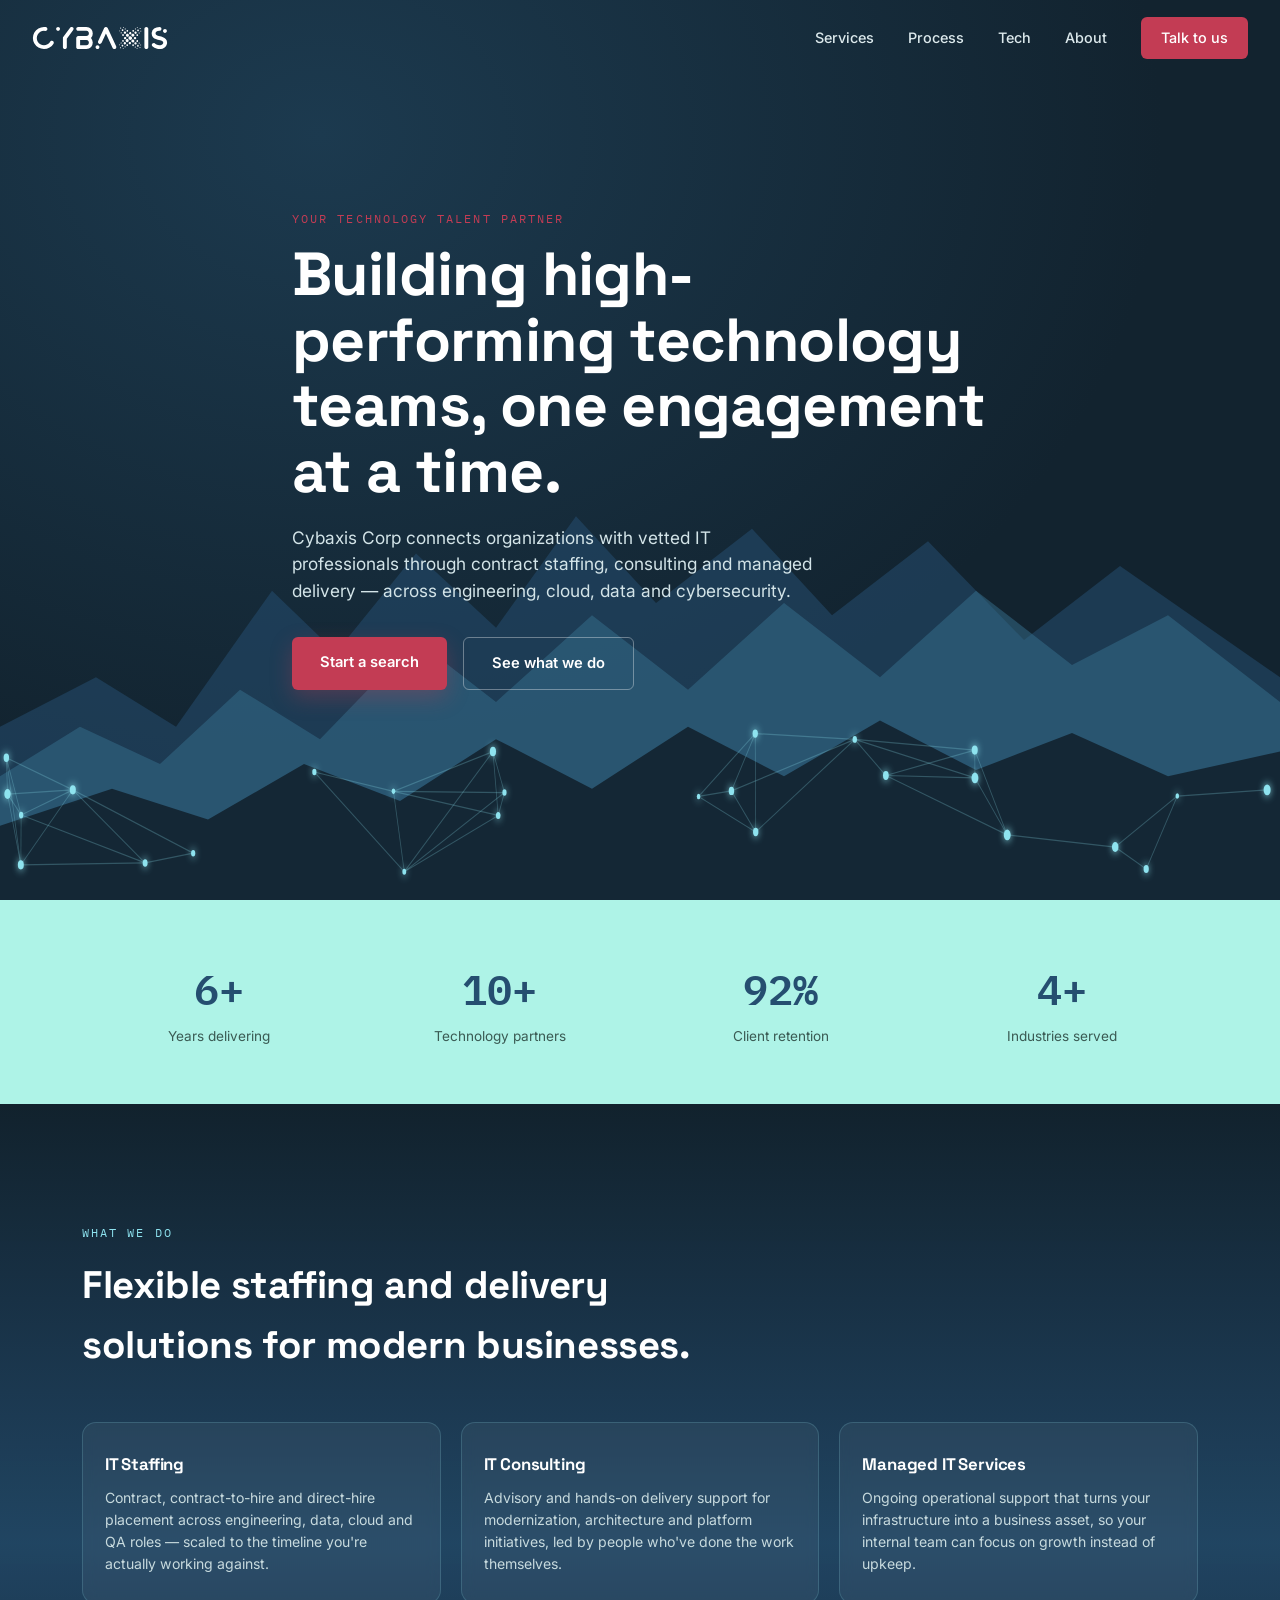
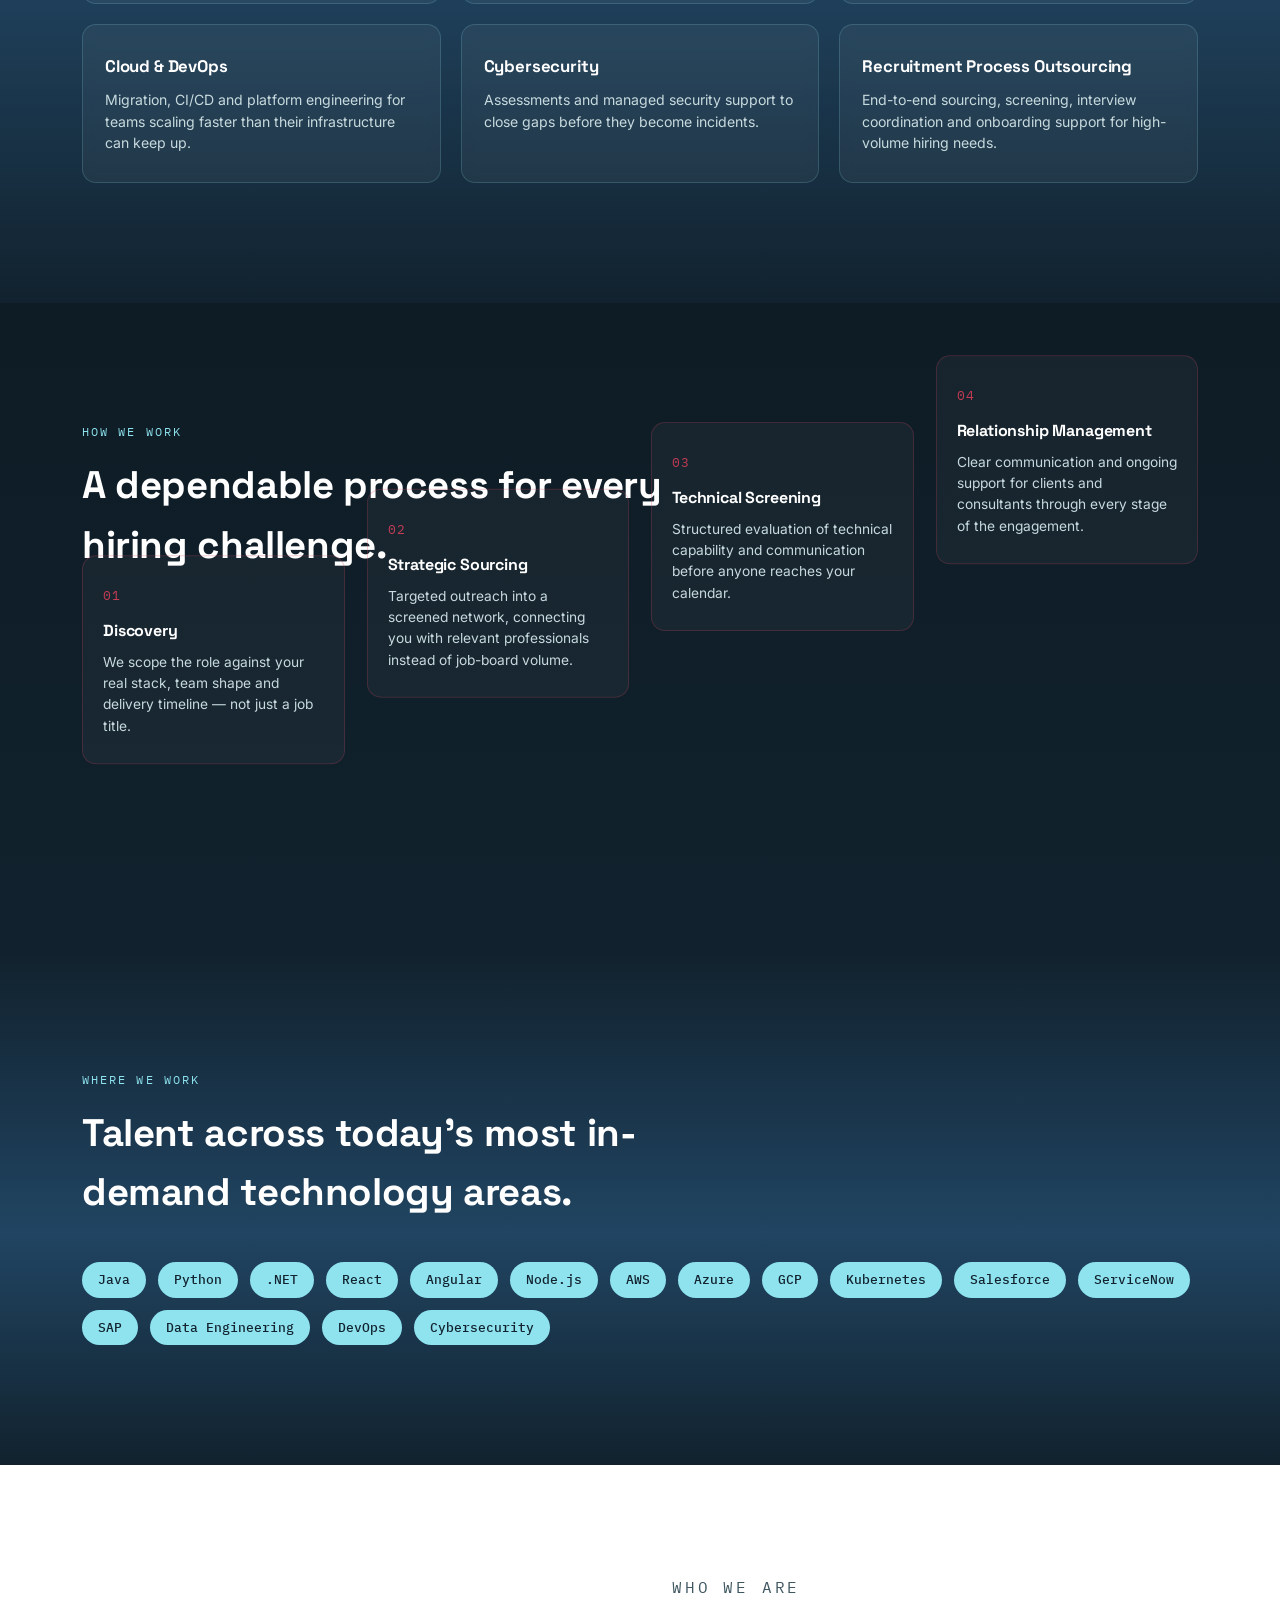
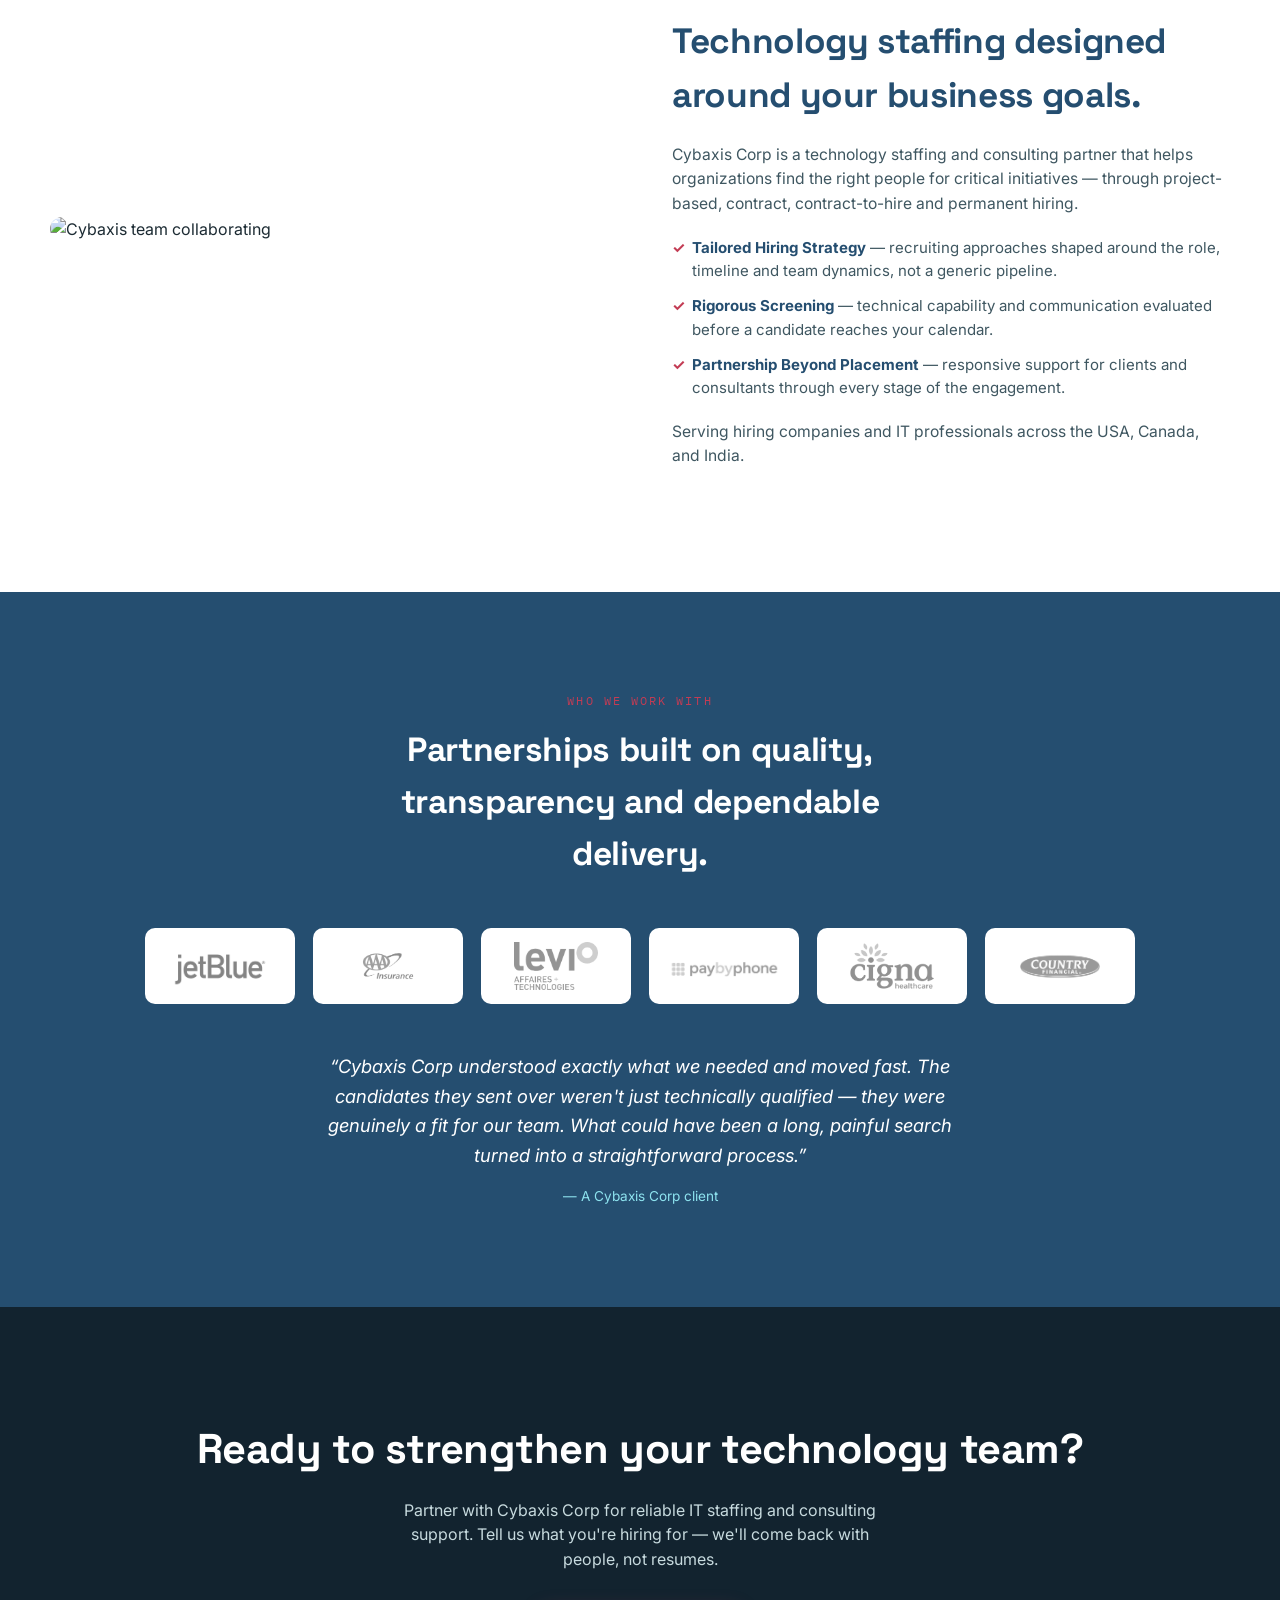
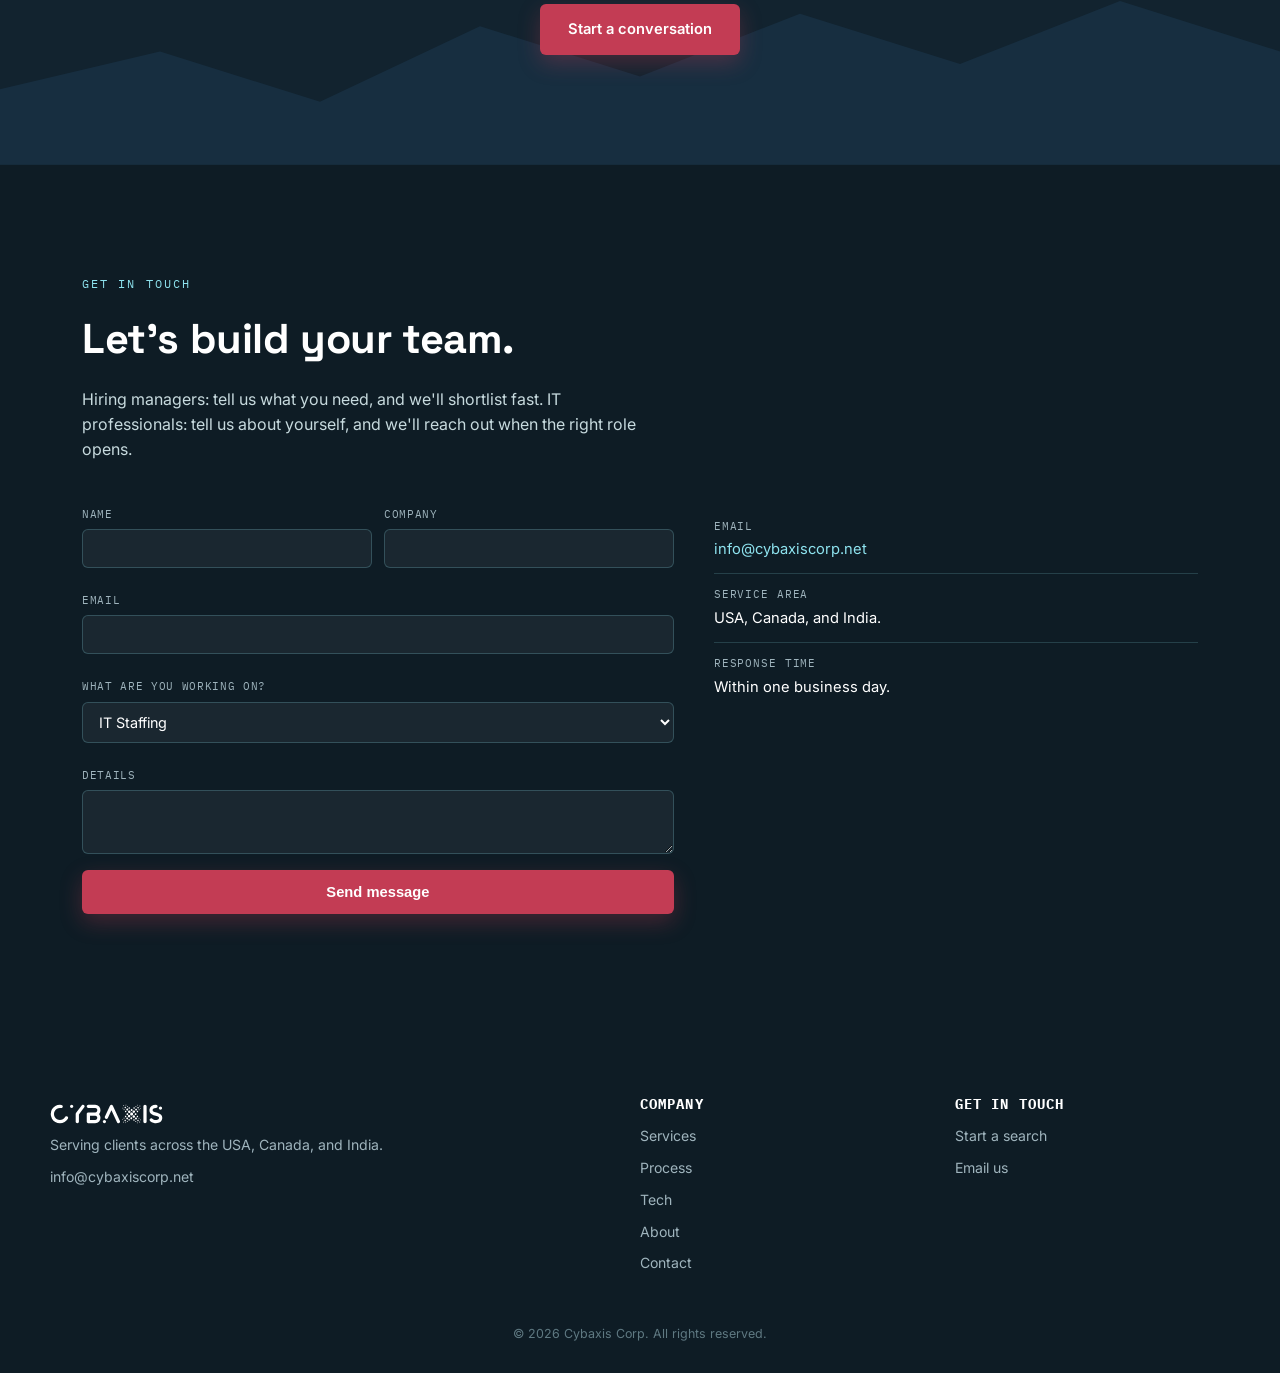
==== commit 54481318: "Replace text logo with image mark, add real client logos, update stats - Nav and footer: swap the "C" ====
--- a/index.html
+++ b/index.html
@@ -17,7 +17,9 @@
 <!-- NAV -->
 <header class="nav" id="nav">
   <div class="nav-inner">
-    <a href="#top" class="logo">CYBAXIS<span>.</span></a>
+    <a href="#top" class="logo">
+      <img src="assets/images/logo/cybaxis-logo-mark.svg" alt="Cybaxis Corp" onerror="this.onerror=null;this.src='assets/images/logo/cybaxis-logo-mark.png';">
+    </a>
     <nav class="nav-links">
       <a href="#services">Services</a>
       <a href="#process">Process</a>
@@ -54,9 +56,8 @@
 <!-- STATS -->
 <section class="stats">
   <div class="stats-inner">
-    <!-- Placeholder figures — swap in exact numbers confirmed against cybaxiscorp.net -->
-    <div class="stat"><span class="stat-num" data-target="5">0</span><span class="stat-label">Years delivering</span></div>
-    <div class="stat"><span class="stat-num" data-target="250" data-suffix="+">0</span><span class="stat-label">Roles filled</span></div>
+    <div class="stat"><span class="stat-num" data-target="6" data-suffix="+">0</span><span class="stat-label">Years delivering</span></div>
+    <div class="stat"><span class="stat-num" data-target="10" data-suffix="+">0</span><span class="stat-label">Technology partners</span></div>
     <div class="stat"><span class="stat-num" data-target="92" data-suffix="%">0</span><span class="stat-label">Client retention</span></div>
     <div class="stat"><span class="stat-num" data-target="4" data-suffix="+">0</span><span class="stat-label">Industries served</span></div>
   </div>
@@ -156,7 +157,12 @@
     <p class="eyebrow">Who we work with</p>
     <h2>Partnerships built on quality, transparency and dependable delivery.</h2>
     <div class="client-row">
-      <span>JetBlue Airways</span><span>CSAA Insurance Group</span><span>Levio</span><span>PayByPhone</span>
+      <span class="client-logo"><img src="assets/images/clients/jetblue.png" alt="JetBlue" loading="lazy"></span>
+      <span class="client-logo"><img src="assets/images/clients/csaa-aaa-insurance.png" alt="CSAA Insurance Group" loading="lazy"></span>
+      <span class="client-logo"><img src="assets/images/clients/levio.png" alt="Levio" loading="lazy"></span>
+      <span class="client-logo"><img src="assets/images/clients/paybyphone.png" alt="PayByPhone" loading="lazy"></span>
+      <span class="client-logo"><img src="assets/images/clients/cigna.png" alt="Cigna" loading="lazy"></span>
+      <span class="client-logo"><img src="assets/images/clients/country-financial.png" alt="Country Financial" loading="lazy"></span>
     </div>
     <blockquote class="testimonial">
       <p>&ldquo;Cybaxis Corp understood exactly what we needed and moved fast. The candidates they sent over weren't just technically qualified — they were genuinely a fit for our team. What could have been a long, painful search turned into a straightforward process.&rdquo;</p>
@@ -241,7 +247,9 @@
 <footer class="footer">
   <div class="footer-inner">
     <div class="footer-col">
-      <a href="#top" class="logo">CYBAXIS<span>.</span></a>
+      <a href="#top" class="logo footer-logo">
+        <img src="assets/images/logo/cybaxis-logo-mark.svg" alt="Cybaxis Corp" onerror="this.onerror=null;this.src='assets/images/logo/cybaxis-logo-mark.png';">
+      </a>
       <p>Serving clients across the USA, Canada, and India.</p>
       <a href="mailto:info@cybaxiscorp.net">info@cybaxiscorp.net</a>
     </div>
--- a/styles.css
+++ b/styles.css
@@ -58,8 +58,9 @@
 }
 .nav.scrolled{ background:rgba(18,35,47,.92); backdrop-filter:blur(10px); box-shadow:0 2px 20px rgba(0,0,0,.25); }
 .nav-inner{ width:100%; max-width:1280px; margin:0 auto; padding:0 32px; display:flex; align-items:center; justify-content:space-between; }
-.logo{ font-family:var(--font-display); font-weight:700; font-size:1.2rem; color:#fff; text-decoration:none; letter-spacing:-0.02em; }
-.logo span{ color:var(--crimson); }
+.logo{ display:inline-flex; align-items:center; text-decoration:none; }
+.logo img{ height:24px; width:auto; display:block; }
+.footer-logo img{ height:20px; }
 .nav-links{ display:flex; align-items:center; gap:34px; }
 .nav-links a{ color:#dce9ec; text-decoration:none; font-size:.9rem; font-weight:500; }
 .nav-links a:hover{ color:var(--cyan); }
@@ -142,7 +143,17 @@
 /* ===== CLIENTS ===== */
 .clients{ background:var(--navy); padding:100px 32px; text-align:center; }
 .clients h2{ max-width:600px; margin:6px auto 0; font-size:clamp(1.5rem,3vw,2.1rem); }
-.client-row{ display:flex; justify-content:center; gap:40px; flex-wrap:wrap; margin:48px 0; opacity:.75; font-family:var(--font-mono); font-size:.85rem; color:var(--mint); }
+.client-row{ display:flex; justify-content:center; align-items:center; gap:18px; flex-wrap:wrap; margin:48px 0; }
+.client-logo{
+  display:flex; align-items:center; justify-content:center;
+  width:150px; height:76px; background:#fff; border-radius:10px;
+  padding:14px 20px;
+}
+.client-logo img{
+  max-width:100%; max-height:100%; object-fit:contain;
+  filter:grayscale(1) opacity(.55); transition:filter .25s ease, transform .2s ease;
+}
+.client-logo:hover img, .client-logo:focus-within img{ filter:grayscale(0) opacity(1); transform:scale(1.04); }
 .testimonial{ max-width:640px; margin:0 auto; }
 .testimonial p{ font-size:1.15rem; color:#fff; font-style:italic; line-height:1.6; }
 .testimonial cite{ display:block; margin-top:16px; font-size:.85rem; color:var(--cyan); font-style:normal; }
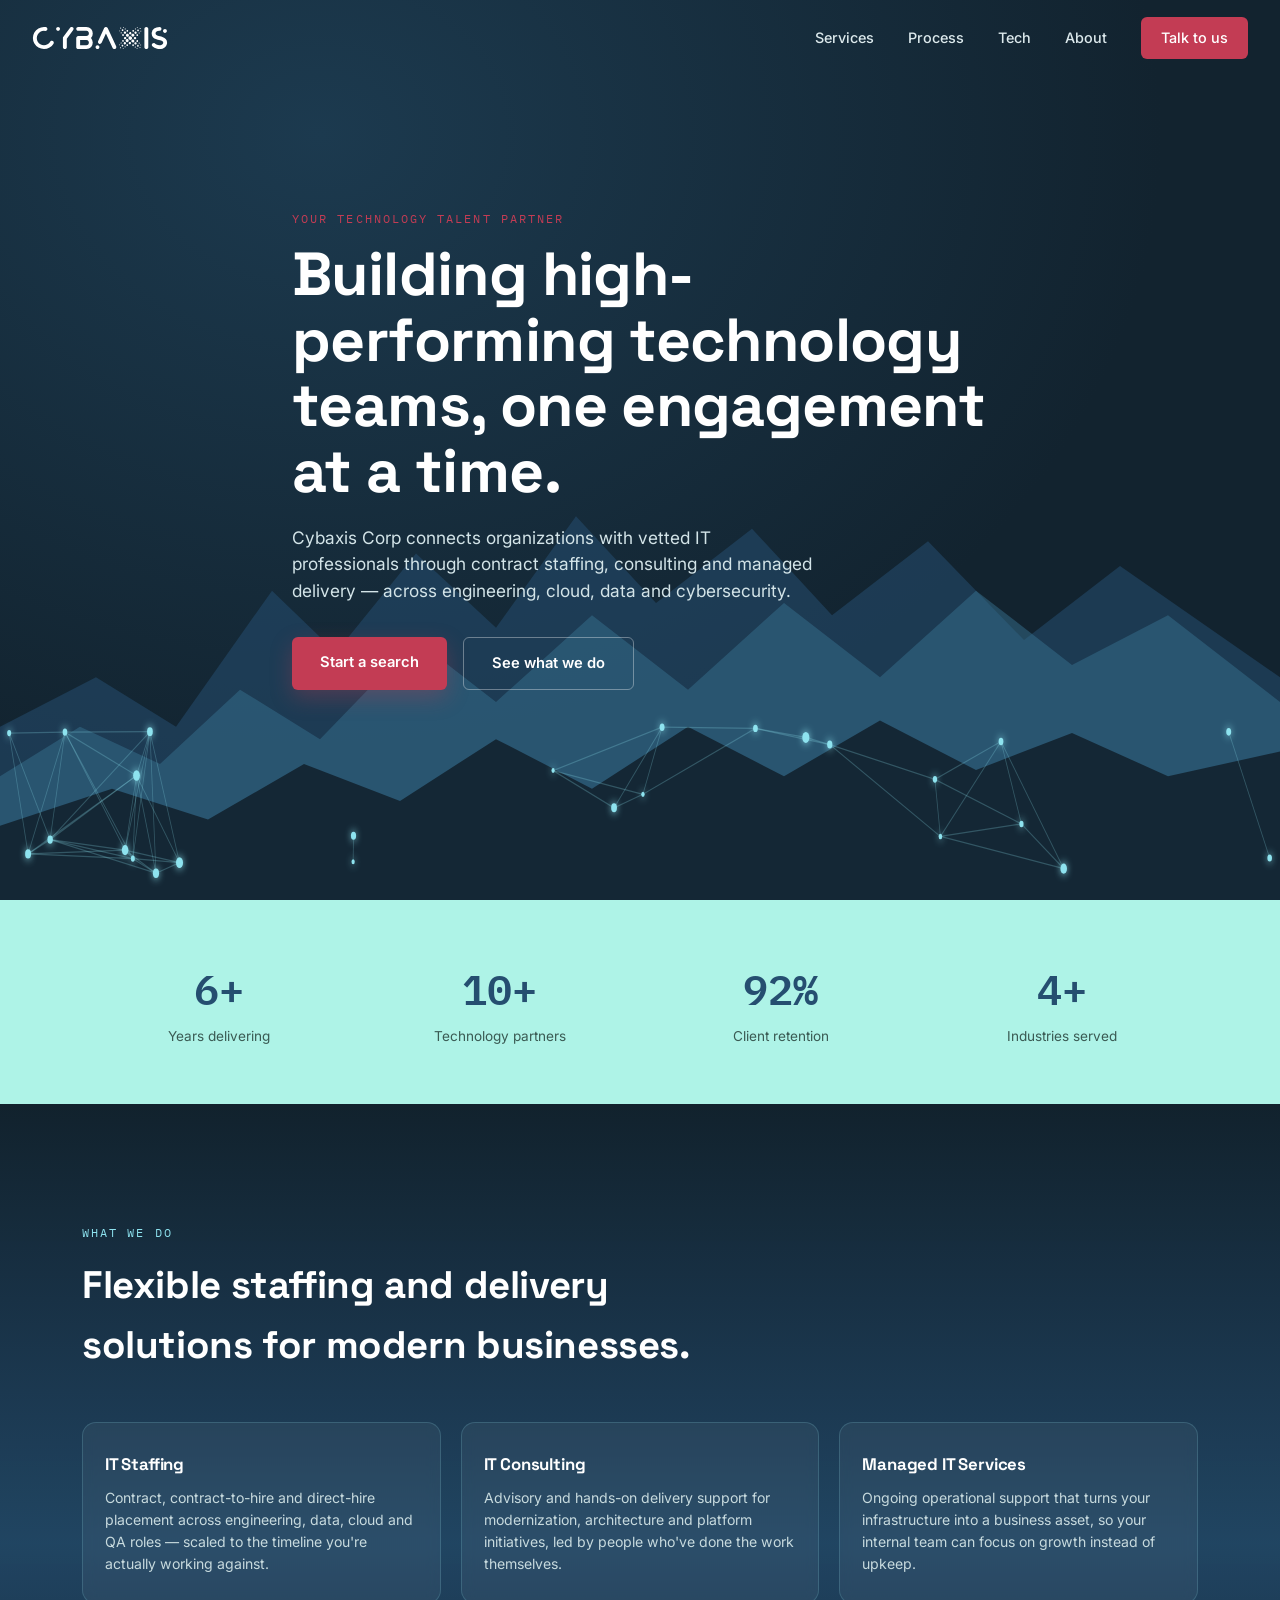
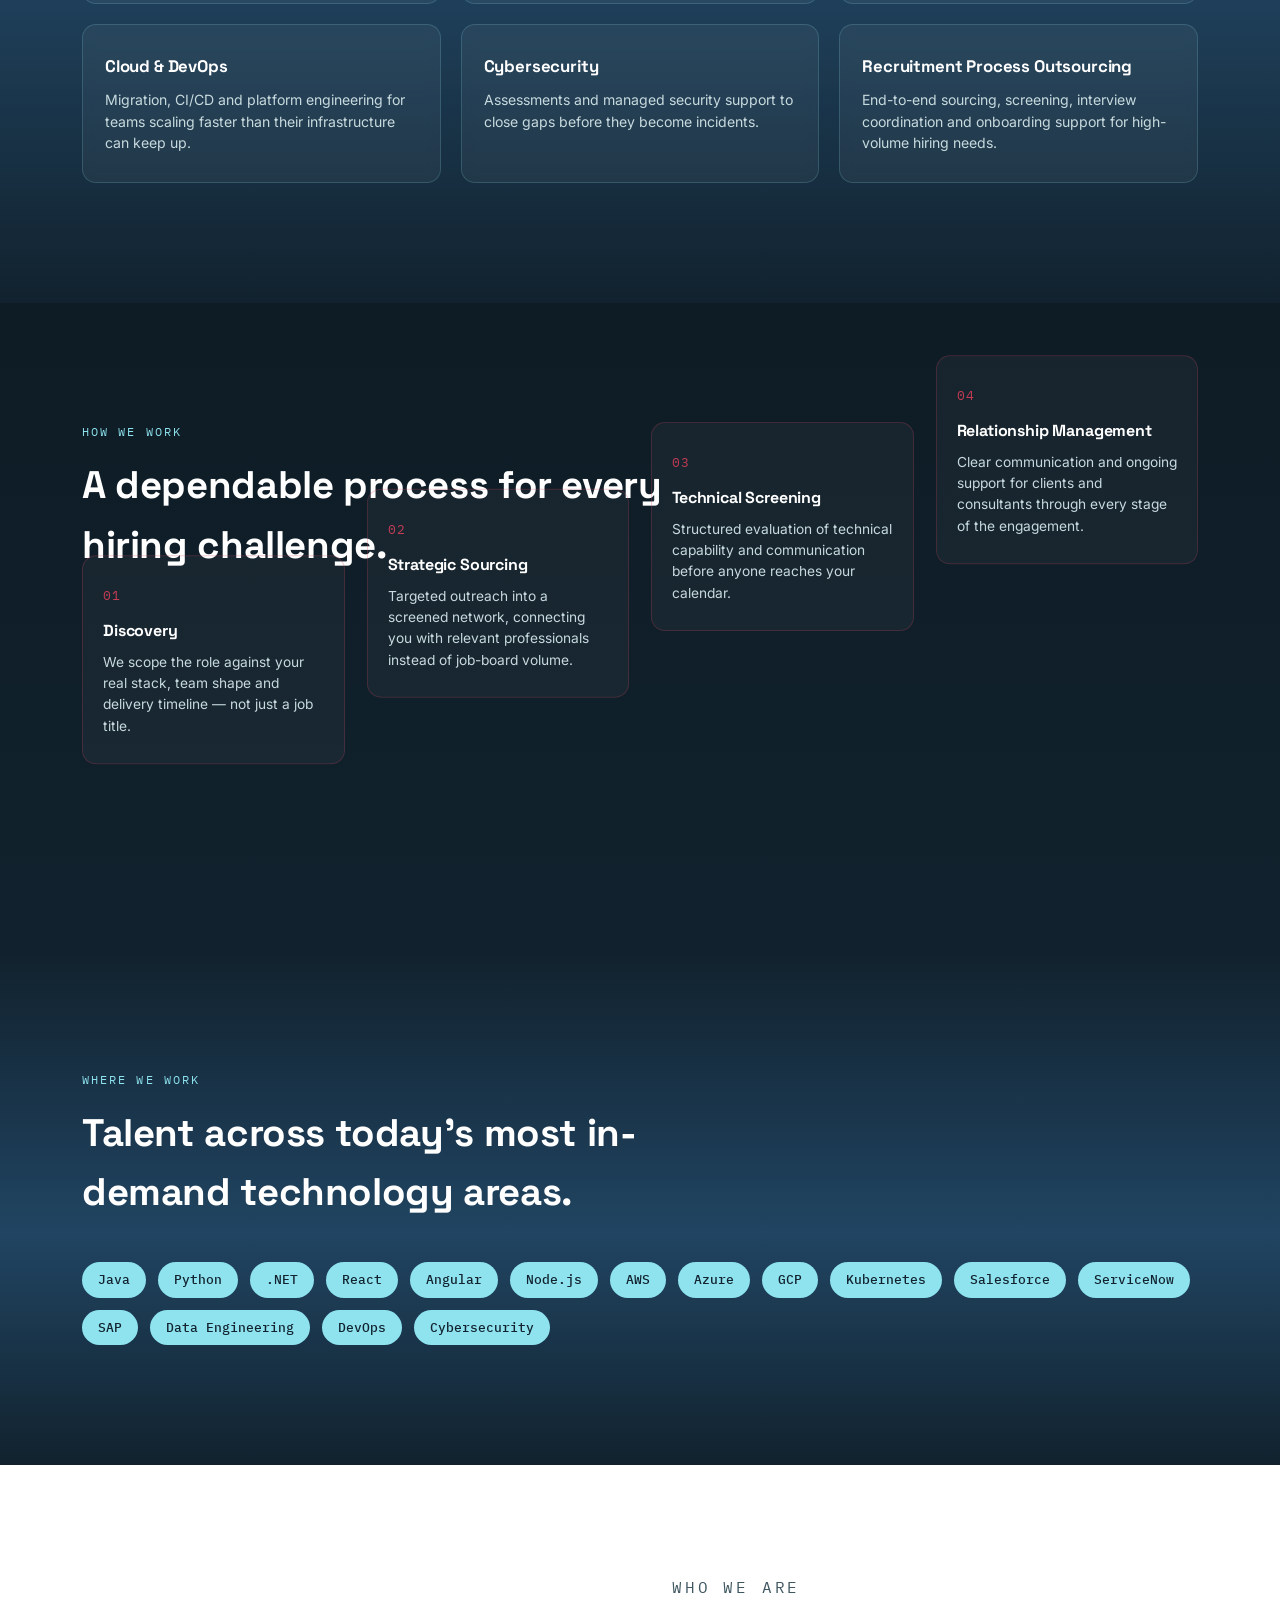
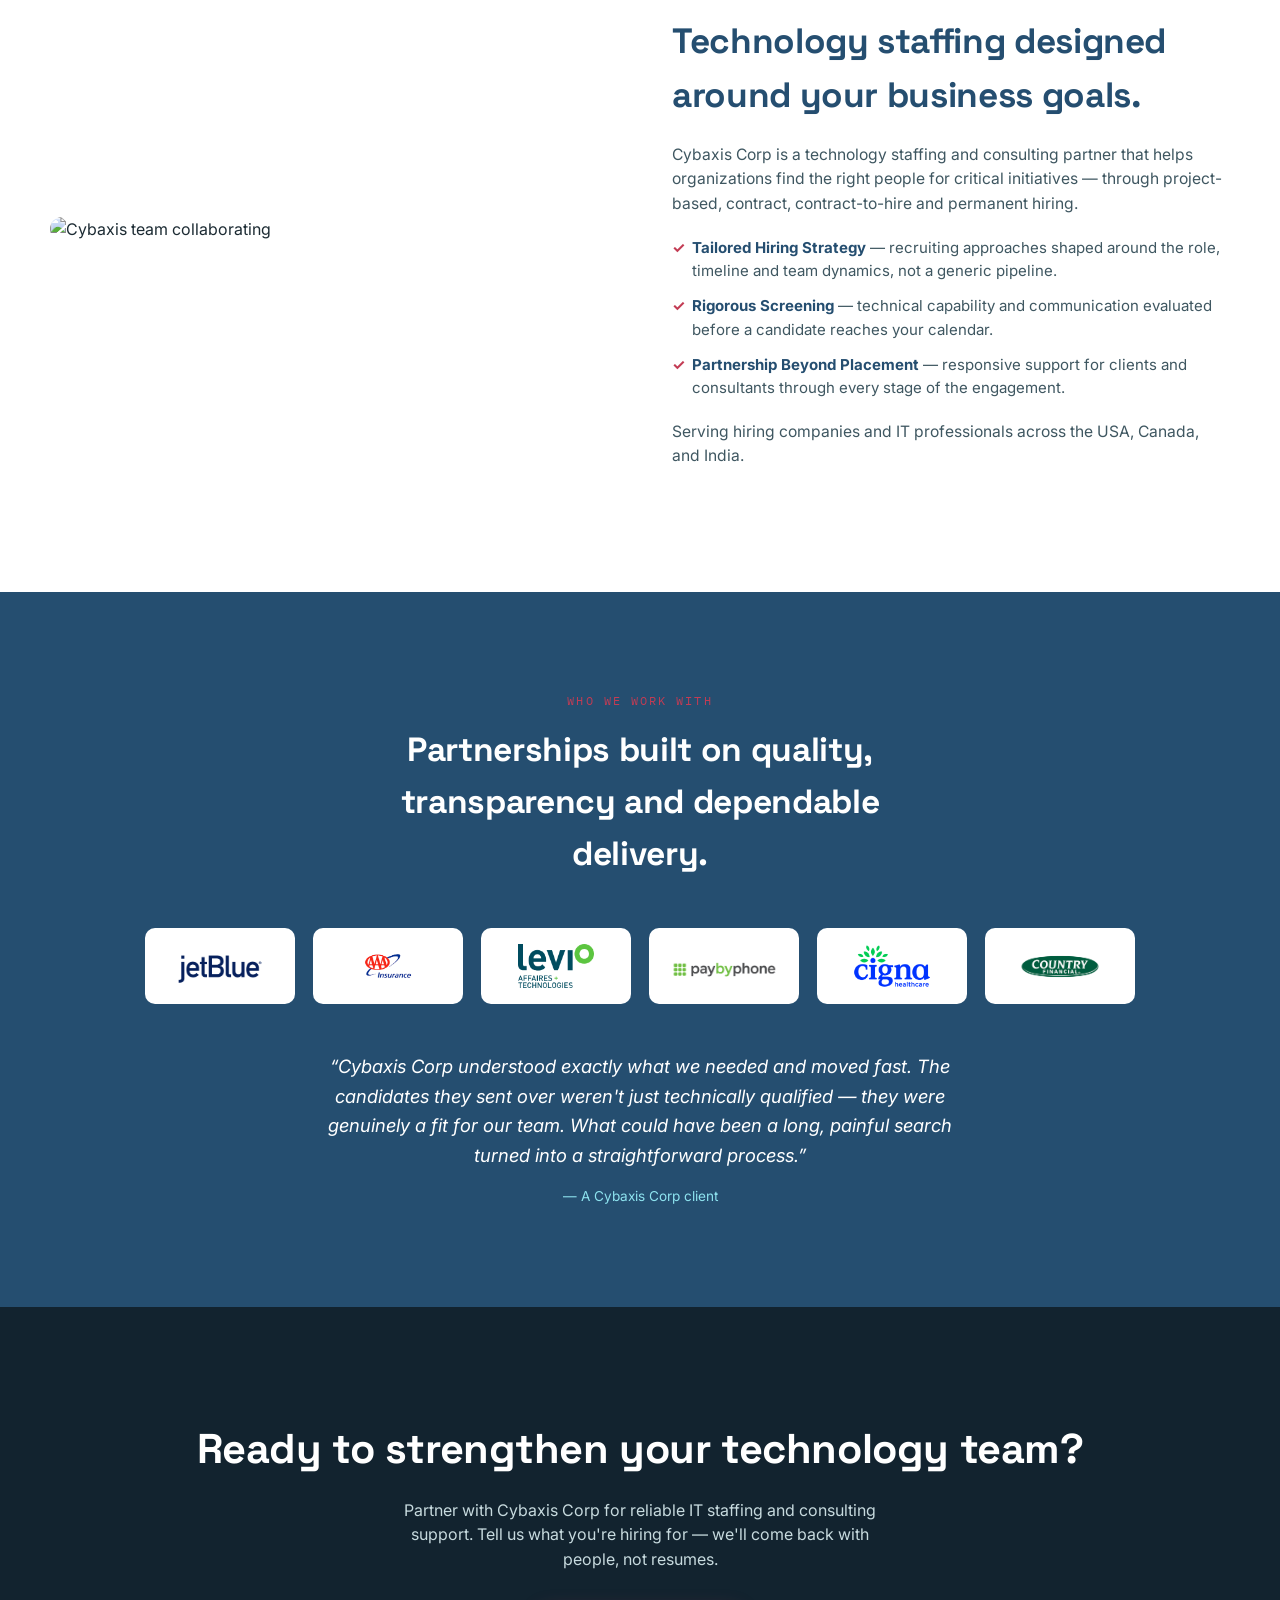
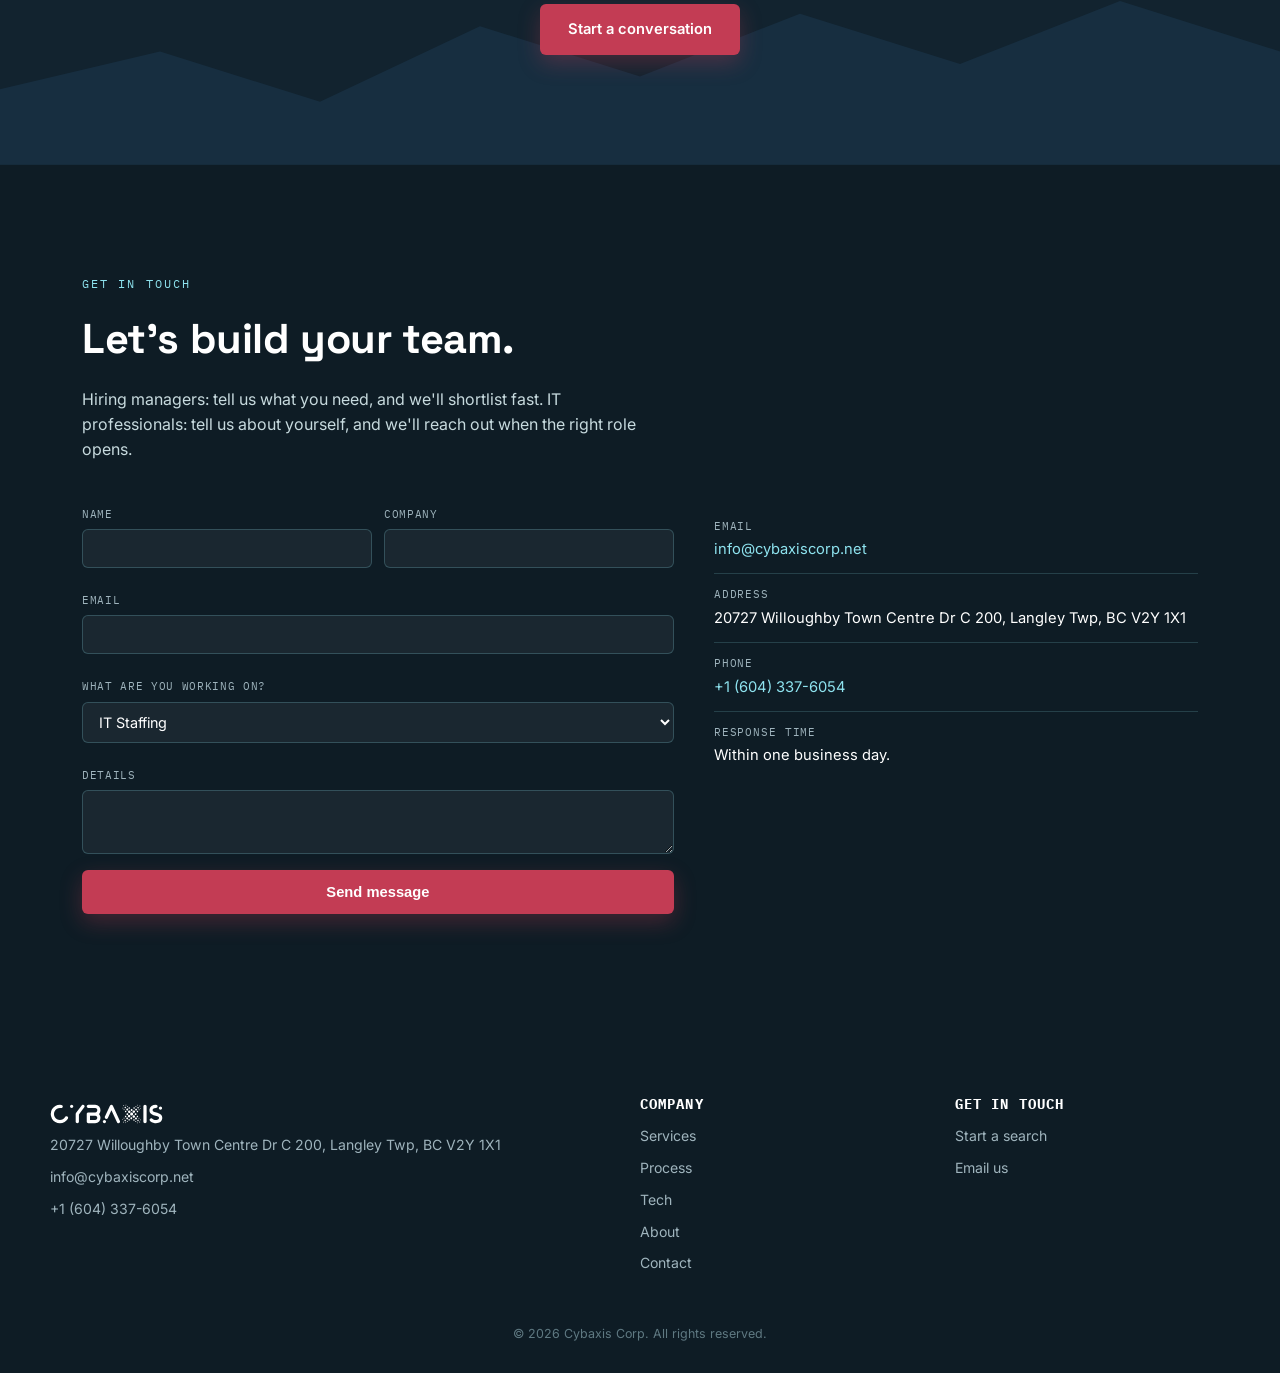
==== commit 1c58b4a5: "Update contact info with real address and phone number Replace the generic "USA, Canada, and India" " ====
--- a/index.html
+++ b/index.html
@@ -231,8 +231,12 @@
           <div class="v"><a href="mailto:info@cybaxiscorp.net">info@cybaxiscorp.net</a></div>
         </div>
         <div class="row">
-          <div class="k">Service area</div>
-          <div class="v">USA, Canada, and India.</div>
+          <div class="k">Address</div>
+          <div class="v">20727 Willoughby Town Centre Dr C 200, Langley Twp, BC V2Y 1X1</div>
+        </div>
+        <div class="row">
+          <div class="k">Phone</div>
+          <div class="v"><a href="tel:+16043376054">+1 (604) 337-6054</a></div>
         </div>
         <div class="row">
           <div class="k">Response time</div>
@@ -250,8 +254,9 @@
       <a href="#top" class="logo footer-logo">
         <img src="assets/images/logo/cybaxis-logo-mark.svg" alt="Cybaxis Corp" onerror="this.onerror=null;this.src='assets/images/logo/cybaxis-logo-mark.png';">
       </a>
-      <p>Serving clients across the USA, Canada, and India.</p>
+      <p>20727 Willoughby Town Centre Dr C 200, Langley Twp, BC V2Y 1X1</p>
       <a href="mailto:info@cybaxiscorp.net">info@cybaxiscorp.net</a>
+      <a href="tel:+16043376054">+1 (604) 337-6054</a>
     </div>
     <div class="footer-col">
       <h4>Company</h4>
--- a/styles.css
+++ b/styles.css
@@ -147,13 +147,11 @@
 .client-logo{
   display:flex; align-items:center; justify-content:center;
   width:150px; height:76px; background:#fff; border-radius:10px;
-  padding:14px 20px;
-}
-.client-logo img{
-  max-width:100%; max-height:100%; object-fit:contain;
-  filter:grayscale(1) opacity(.55); transition:filter .25s ease, transform .2s ease;
-}
-.client-logo:hover img, .client-logo:focus-within img{ filter:grayscale(0) opacity(1); transform:scale(1.04); }
+  padding:14px 20px; border:2px solid transparent;
+  transition:border-color .2s ease, transform .2s ease;
+}
+.client-logo:hover, .client-logo:focus-within{ border-color:var(--cyan); transform:translateY(-2px); }
+.client-logo img{ max-width:100%; max-height:100%; object-fit:contain; }
 .testimonial{ max-width:640px; margin:0 auto; }
 .testimonial p{ font-size:1.15rem; color:#fff; font-style:italic; line-height:1.6; }
 .testimonial cite{ display:block; margin-top:16px; font-size:.85rem; color:var(--cyan); font-style:normal; }
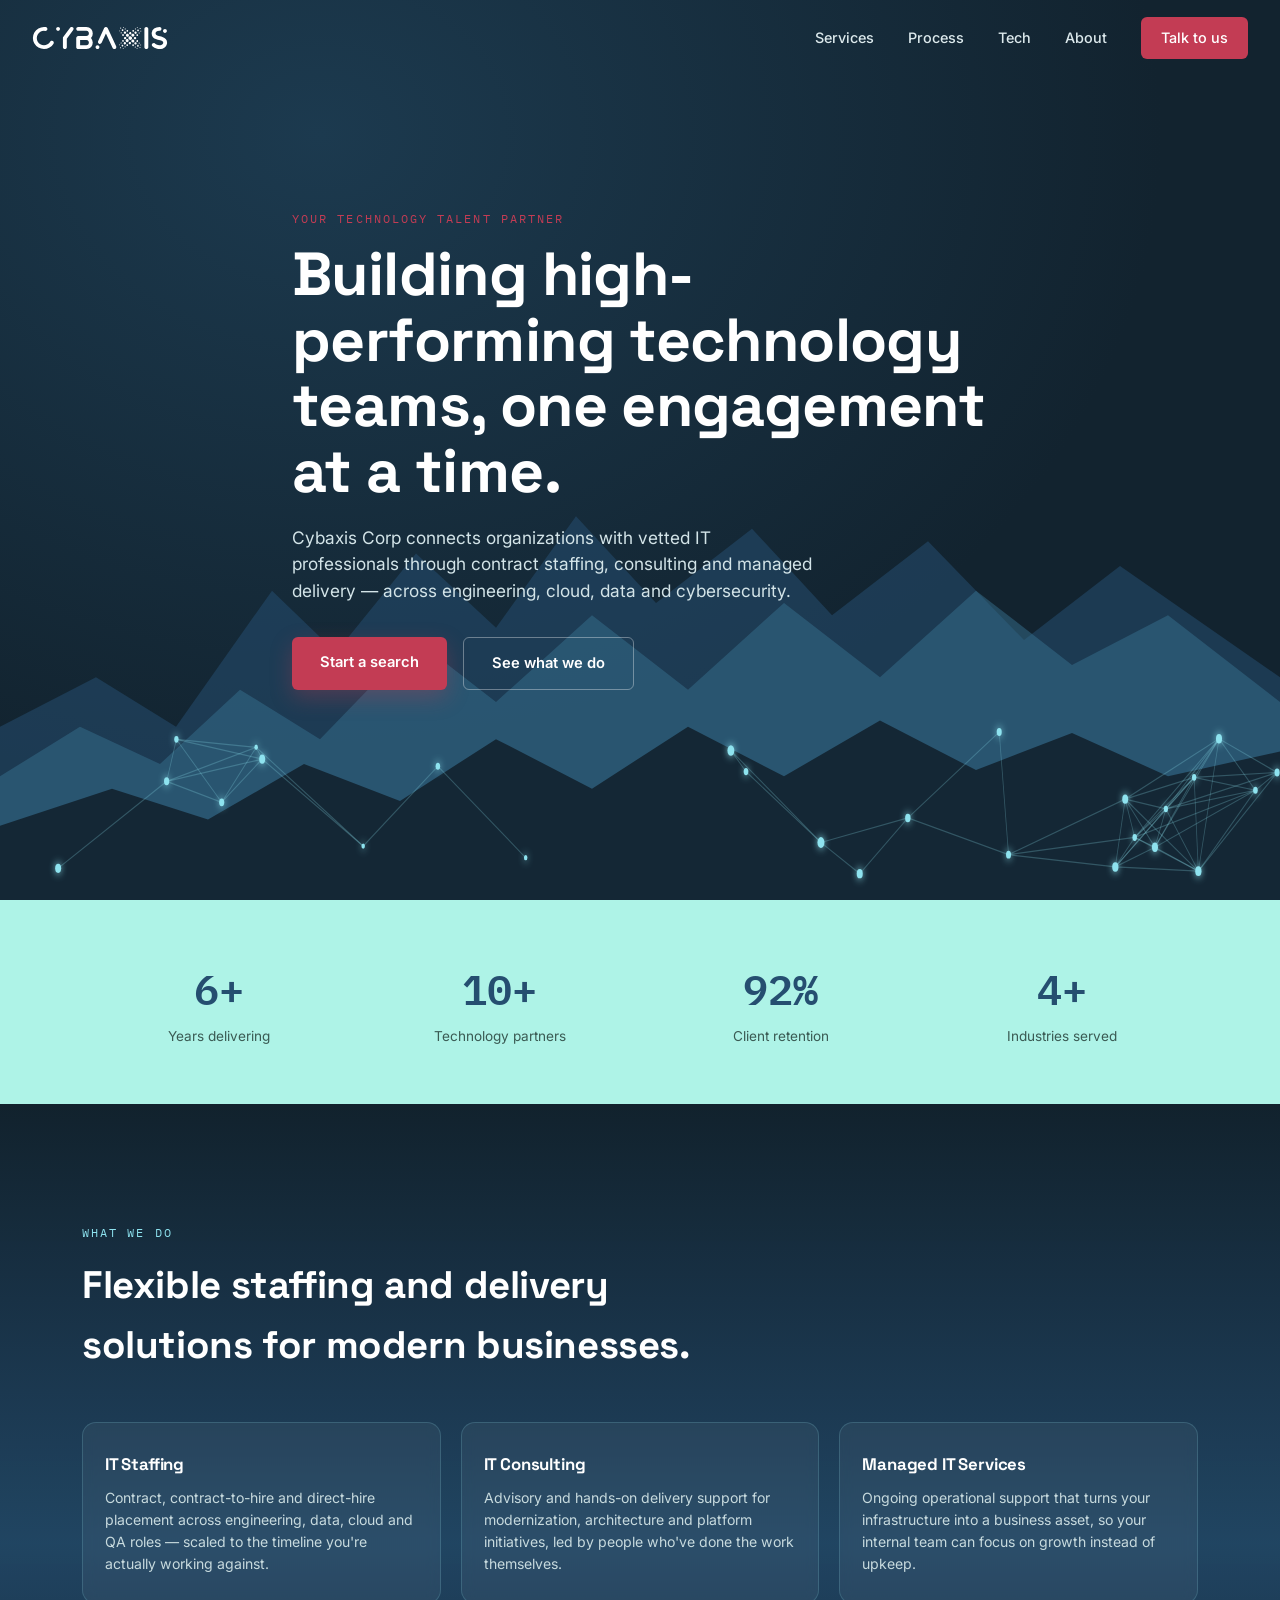
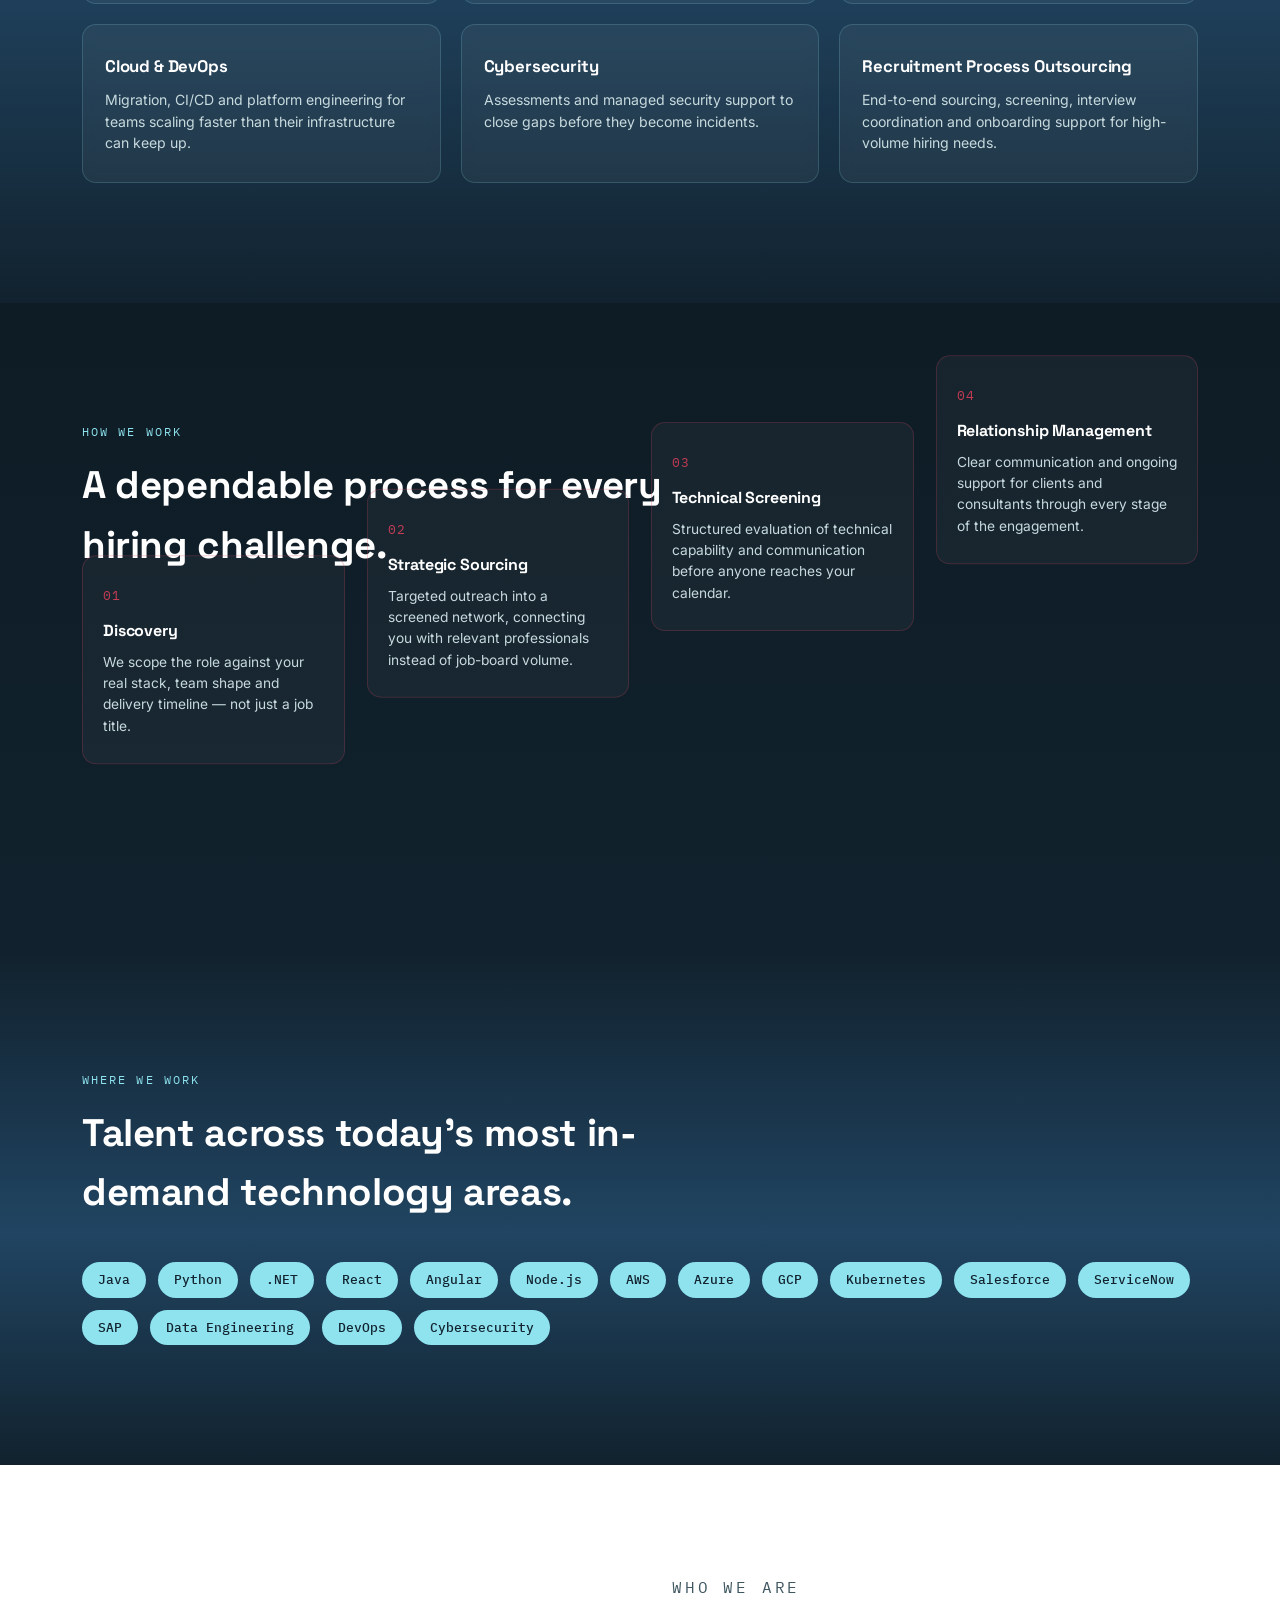
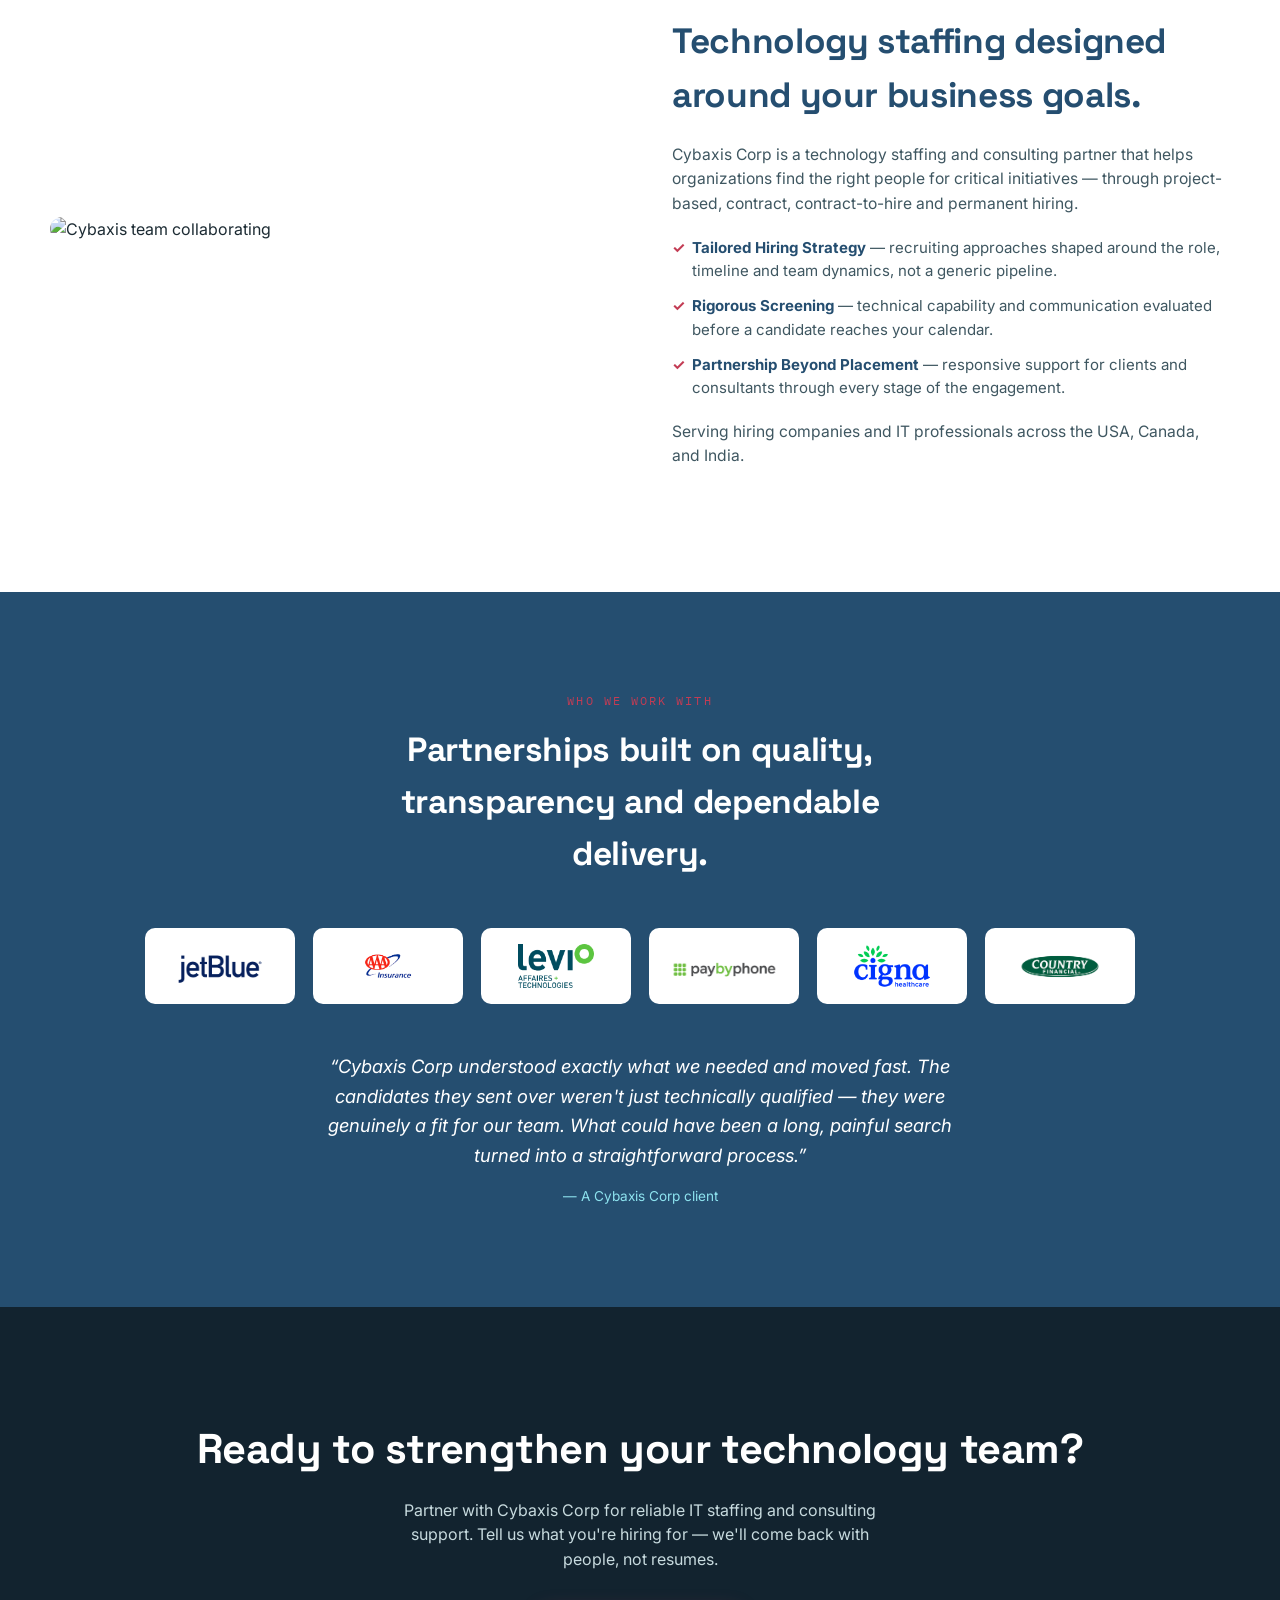
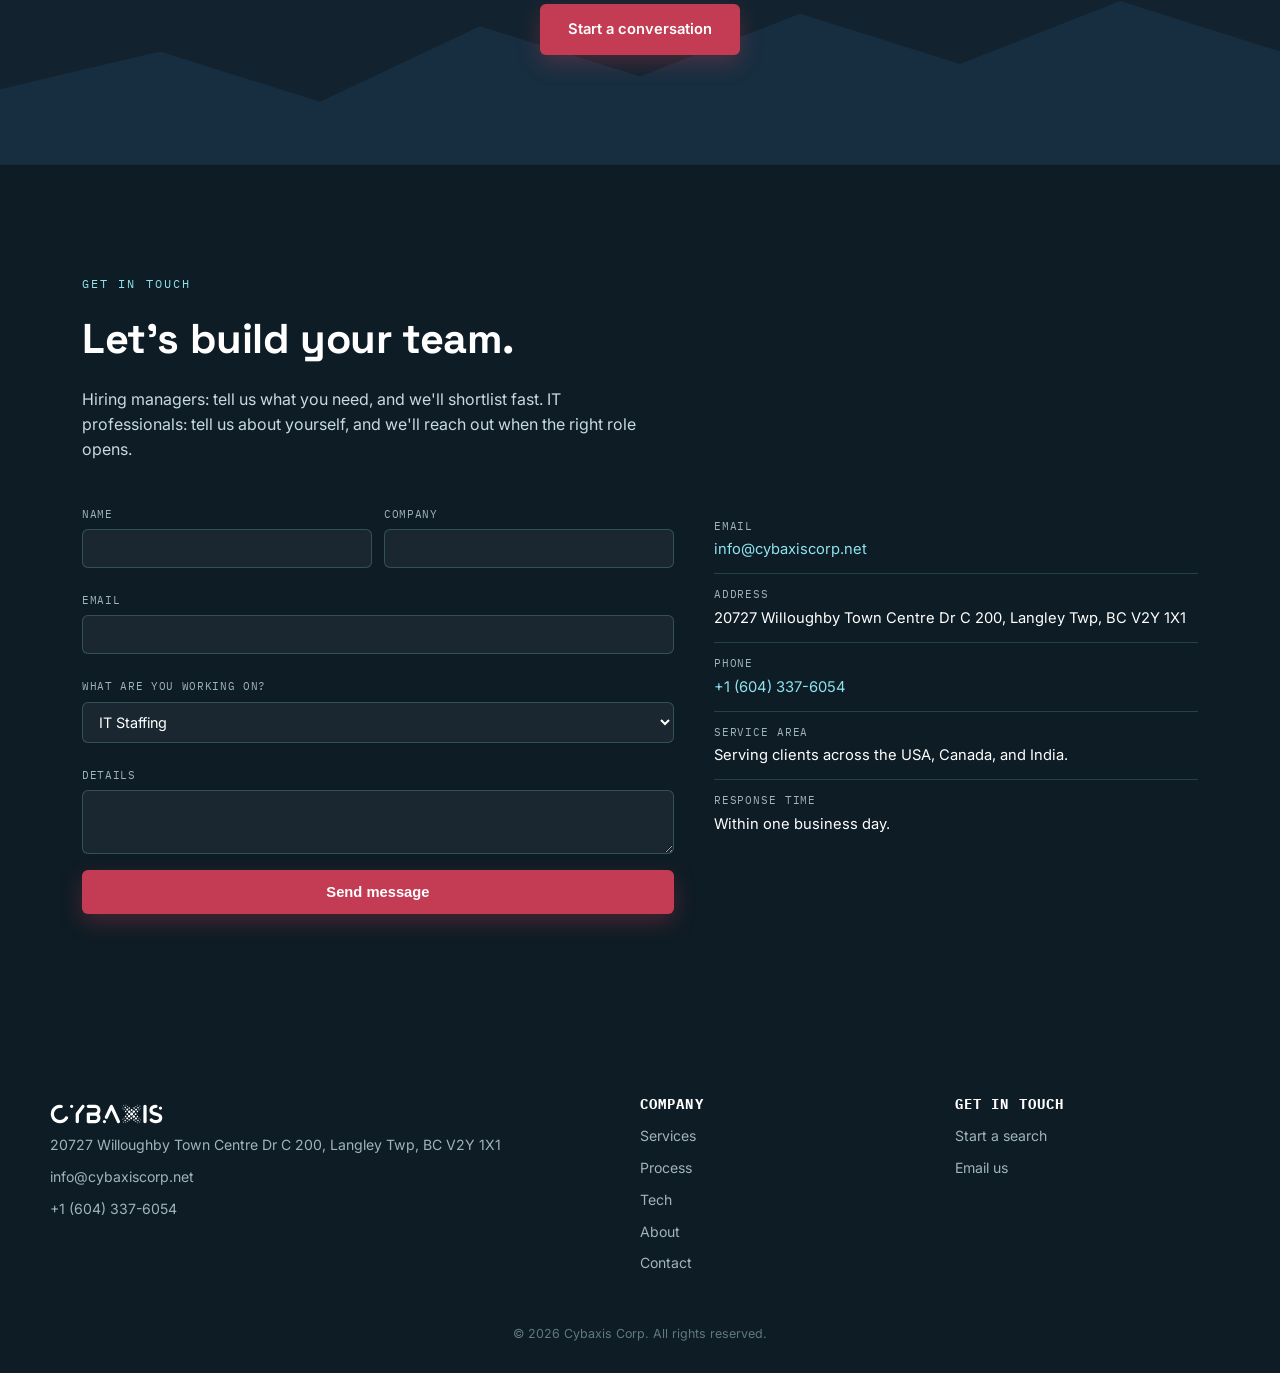
==== commit edba69ce: "Restore service-area line below phone in contact info The address swap in the last update dropped th" ====
--- a/index.html
+++ b/index.html
@@ -239,6 +239,10 @@
           <div class="v"><a href="tel:+16043376054">+1 (604) 337-6054</a></div>
         </div>
         <div class="row">
+          <div class="k">Service area</div>
+          <div class="v">Serving clients across the USA, Canada, and India.</div>
+        </div>
+        <div class="row">
           <div class="k">Response time</div>
           <div class="v">Within one business day.</div>
         </div>
